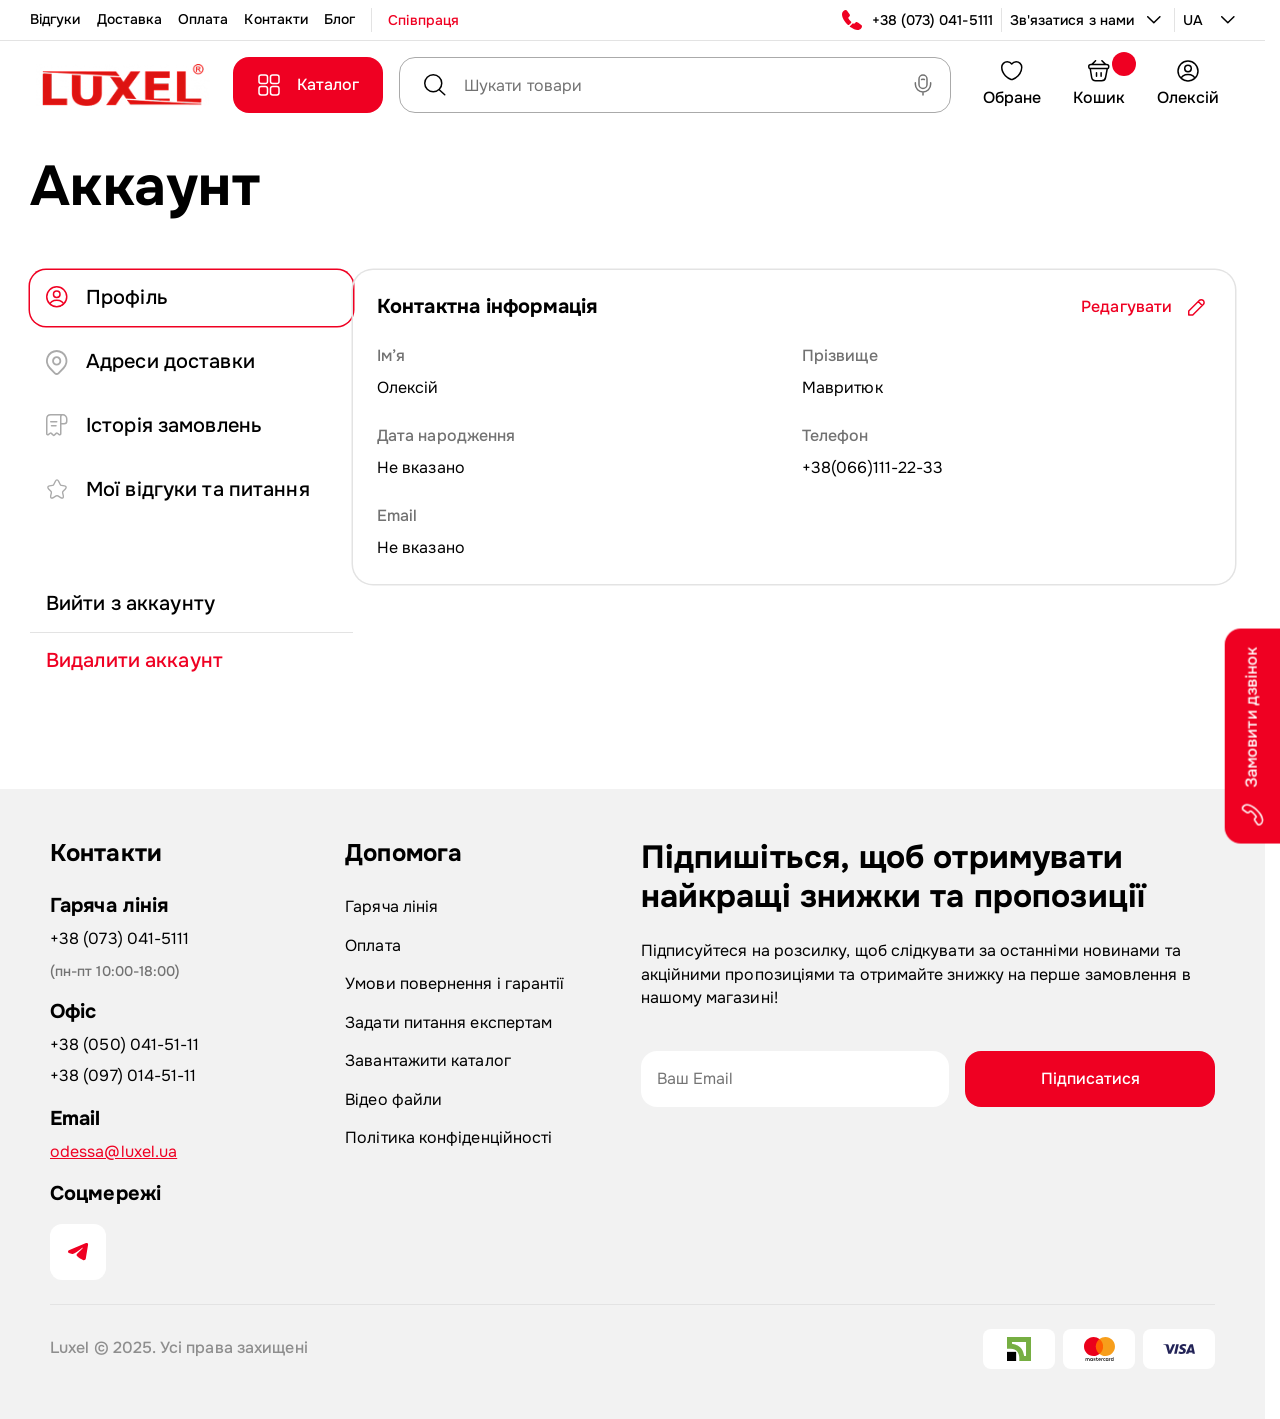
==== accaunt.html @ aebff216 "fix" ====
<!doctype html>
<html lang="en">

<head>
  <meta charset="UTF-8">
  <meta name="viewport" content="width=device-width, initial-scale=1.0">
  <meta http-equiv="X-UA-Compatible" content="ie=edge">
  <title>Luxel перший магазин електротоварів в Україні! | Home</title>

  <link rel="stylesheet" href="styles/swiper-bundle.min.css">
  <link rel="stylesheet" href="./styles/main.css" />
</head>

<body data-js-header>
  <header class="header">
    <div class="header__promo">
      <div class="header__promo-inner container">
        <nav class="header__promo-navigation">
          <ul class="header__promo-navigation-list">
            <li class="header__promo-navigation-item">
              <a class="header__promo-navigation-link" href="/">Відгуки</a>
            </li>
            <li class="header__promo-navigation-item">
              <a class="header__promo-navigation-link" href="/">Доставка</a>
            </li>
            <li class="header__promo-navigation-item">
              <a class="header__promo-navigation-link" href="/">Оплата</a>
            </li>
            <li class="header__promo-navigation-item">
              <a class="header__promo-navigation-link" href="/">Контакти</a>
            </li>
            <li class="header__promo-navigation-item">
              <a class="header__promo-navigation-link" href="/">Блог</a>
            </li>
            <li class="header__promo-navigation-item header__promo-navigation-item--highlighted">
              <a class="header__promo-navigation-link" href="/">Співпраця</a>
            </li>
          </ul>
        </nav>
        <div class="header__promo-contacts">
          <a href="tel:+380730415111" class="header__promo-contacts-phone">
            <img src="icons/phone.svg" width="24" height="24" alt="">
            +38 (073) 041-5111
          </a>
          <div class="header__promo-dropdown">
            <div class="header__promo-dropdown-header" onclick="toggleDropdown()">
              <span class="header__promo-dropdown-text">Зв'язатися з нами</span>
              <img src="icons/dropdown.svg" class="header__promo-dropdown-arrow" id="dropdownArrow" width="14"
                height="8" alt="">
            </div>

            <div class="header__promo-dropdown-content" id="dropdownContent">
              <ul class="header__promo-dropdown-content-list">
                <li class="header__promo-dropdown-content-item">
                  <a href="/" class="header__promo-dropdown-content-link header__promo-dropdown-content-link--viber">
                    <img src="icons/viber.svg" width="24" height="24" alt="">
                    Viber
                  </a>
                </li>
                <li class="header__promo-dropdown-content-item">
                  <button class="header__promo-dropdown-content-link header__promo-dropdown-content-link--chat">
                    <img src="icons/chat.svg" width="24" height="24" alt="">
                    Написати в чат
                  </button>
                </li>
                <li class="header__promo-dropdown-content-item">
                  <span class="header__promo-dropdown-content-link header__promo-dropdown-content-link--mail"
                    id="openwriteUsModal">
                    <img src="icons/mail.svg" width="24" height="24" alt="">
                    Написати на пошту
                  </span>
                </li>
                <li class="header__promo-dropdown-content-item header__promo-dropdown-content-item--phone">
                  <div class="header__promo-dropdown-content-link header__promo-dropdown-content-link--phone">
                    <img src="icons/phone-black.svg" width="24" height="24" alt="">
                    <address class="header__promo-dropdown-address">
                      <div class="header__promo-dropdown-address-col">
                        <span class="header__promo-dropdown-address-label">Інтернет магазин</span>
                        <a href="tel:+380730415111" class="header__promo-dropdown-address-link">+38 (073) 041-51-11</a>
                      </div>
                      <div class="header__promo-dropdown-address-col">
                        <span class="header__promo-dropdown-address-label">Офіс</span>
                        <a href="tel:+380500415111" class="header__promo-dropdown-address-link">+38 (050) 041-51-11</a>
                        <a href="tel:+380970145111" class="header__promo-dropdown-address-link">+38 (097) 014-51-11</a>
                      </div>
                    </address>
                <li class="header__promo-dropdown-content-item">
                  <a href="mailto:odessa@luxel.ua"
                    class="header__promo-dropdown-content-link header__promo-dropdown-content-link--email">
                    <img src="icons/google.svg" width="24" height="24" alt="">
                    <div class="header__promo-dropdown-content-info">
                      <span class="header__promo-dropdown-content-label">Пошта</span>
                      <span class="header__promo-dropdown-content-value">odessa@luxel.ua</span>
                    </div>
                  </a>
                </li>
              </ul>
            </div>
          </div>
          <div class="header__promo-language-dropdown">
            <div class="header__promo-language-dropdown-header" onclick="toggleDropdownLanguage()">
              <span class="header__promo-language-dropdown-text" id="selectedLanguage">UA</span>
              <img src="icons/dropdown.svg" class="header__promo-language-arrow" id="dropdownArrowLanguage" width="14"
                height="8" alt="">
            </div>

            <div class="header__promo-language-dropdown-menu" id="dropdownMenuLanguage">
              <div class="header__promo-language-dropdown-option active" onclick="selectLanguage('UA', event)">
                Українська
              </div>
              <div class="header__promo-language-dropdown-option" onclick="selectLanguage('RU', event)">
                Русский
              </div>
              <div class="header__promo-language-dropdown-option" onclick="selectLanguage('EN', event)">
                English
              </div>
            </div>
          </div>
        </div>
      </div>
    </div>
    <div class="header__body">
      <div class="header__body-inner container">
        <a class="header__logo logo" href="/" aria-label="Home" title="Home">
          <img class="logo__image" src="./images/logo.png" alt="" width="175" height="42" />
        </a>
        <button class="header__body-btn-catalog red-btn" id="catalogBtn">
          <img src="icons/catalog-icons.svg" width="24" height="24" alt="">
          Каталог
        </button>
        <div class="header__body-btn-search">
          <span class="header__body-btn-search-icons">
            <img src="icons/search.svg" width="22" height="22" alt="">
          </span>
          <form action="">
            <input type="search" name="" id="" placeholder="Шукати товари">
          </form>
          <span class="header__body-btn-search-icons2">
            <img src="icons/search-icon.svg" width="22" height="22" alt="">
          </span>
        </div>
        <div class="header__body-btn-nav">
          <button class="header__body-btn-nav-box" data-menu="favorites">
            <img src="icons/icon1.svg" width="24" height="24" alt="">
            <span class="header__body-btn-nav-text visible-desktop">Обране</span>
          </button>
          <button class="header__body-btn-nav-box" data-menu="cart">
            <img src="icons/icon2.svg" width="24" height="24" alt="">
            <span class="header__body-btn-nav-text visible-desktop">Кошик</span>
            <span class="bascet-value"></span>
          </button>
          <button class="header__body-btn-nav-box" data-menu="account">
            <img src="icons/icon3.svg" width="24" height="24" alt="">
            <span class="header__body-btn-nav-text visible-desktop">Олексій</span>
          </button>
        </div>
        <div class="header__promo-language-dropdown header__promo-language-dropdown--mobile">
          <div class="header__promo-language-dropdown-header" onclick="toggleDropdownLanguage2()">
            <span class="header__promo-language-dropdown-text" id="selectedLanguage2">UA</span>
            <img src="icons/dropdown.svg" class="header__promo-language-arrow" id="dropdownArrowLanguage2" width="14"
              height="8" alt="">
          </div>

          <div class="header__promo-language-dropdown-menu" id="dropdownMenuLanguage2">
            <div class="header__promo-language-dropdown-option active" onclick="selectLanguage('UA', event)">
              Українська
            </div>
            <div class="header__promo-language-dropdown-option" onclick="selectLanguage('RU', event)">
              Русский
            </div>
            <div class="header__promo-language-dropdown-option" onclick="selectLanguage('EN', event)">
              English
            </div>
          </div>
        </div>
        <button class="header__burger-button burger-button visible-mobile" type="button" aria-label="Open menu"
          title="Open menu" data-js-header-burger-button>
          <span class="burger-button__line"></span>
          <span class="burger-button__line"></span>
          <span class="burger-button__line"></span>
        </button>
      </div>
    </div>
    <div class="header__body-search-mobile">
      <div class="header__promo-inner container">
        <div class="header__body-btn-search">
          <span class="header__body-btn-search-icons">
            <img src="icons/search.svg" width="22" height="22" alt="">
          </span>
          <form action="">
            <input type="search" name="" id="" placeholder="Шукати товари">
          </form>
          <span class="header__body-btn-search-icons2">
            <img src="icons/search-icon.svg" width="22" height="22" alt="">
          </span>
        </div>
      </div>
    </div>
  </header>
  <main>

    <div class="account-page">
      <div class="account-page__inner container">
        <div class="account-page__inner-sect">
          <h1 class="account-title">Аккаунт</h1>
          <button class="account-title-btn-add border-btn" id="btn-add-address-header"
            style="display: none; gap: 8px; padding: 12px 24px; align-items: center;">
            <img src="icons/plus.svg" alt="Add">
            Додати адресу
          </button>
        </div>

        <div class="account-layout">
          <!-- Left Sidebar -->
          <aside class="account-sidebar">
            <nav class="account-nav">
              <ul class="account-nav__list">
                <li class="account-nav__item active" data-tab="profile-card">
                  <span class="account-nav__icon">
                    <img src="icons/account-nav__icon1.svg" width="22" height="22" alt="">
                  </span>
                  <span class="account-nav__text">Профіль</span>
                </li>
                <li class="account-nav__item" data-tab="address">
                  <span class="account-nav__icon">
                    <img src="icons/account-nav__icon2.svg" width="22" height="22" alt="">
                  </span>
                  <span class="account-nav__text">Адреси доставки</span>
                </li>
                <li class="account-nav__item" data-tab="orders">
                  <span class="account-nav__icon">
                    <img src="icons/account-nav__icon3.svg" width="22" height="22" alt="">
                  </span>
                  <span class="account-nav__text">Історія замовлень</span>
                </li>
                <li class="account-nav__item" data-tab="reviews">
                  <span class="account-nav__icon">
                    <img src="icons/account-nav__icon4.svg" width="22" height="22" alt="">
                  </span>
                  <span class="account-nav__text">Мої відгуки та питання</span>
                </li>
                <li class="account-nav__item" id="logout-btn">
                  <span class="account-nav__text">Вийти з аккаунту</span>
                </li>
              </ul>
            </nav>
            <a href="#" class="account-sidebar__delete">Видалити аккаунт</a>
          </aside>

          <!-- Right Content -->
          <div class="account-content-box">
            <div class="account-content">

              <!-- TAB 1: Профіль -->
              <div class="profile-card tab-content active" id="profile-card">
                <div class="profile-card--border">
                  <div class="profile-card__header">
                    <h2 class="profile-card__title">Контактна інформація</h2>
                    <button class="btn-text-edit" id="btn-edit-mode">Редагувати
                      <img src="icons/edit.svg" width="17" height="17" alt="Редагувати">
                    </button>
                  </div>

                  <form class="profile-card__form" id="profile-form">
                    <!-- Name -->
                    <div class="form-group">
                      <label class="form-label">Ім’я</label>
                      <div class="form-group__wrapper value-container">
                        <input type="text" class="form-input" name="firstName" value="Олексій" readonly>
                        <button type="button" class="btn-edit-field" data-type="text" data-name="firstName"
                          data-label="Ім’я" aria-label="Редагувати ім'я">
                          <img src="icons/edit.svg" width="15" height="15" alt="Редагувати" aria-hidden="true">
                        </button>
                      </div>
                    </div>

                    <!-- Surname -->
                    <div class="form-group">
                      <label class="form-label">Прізвище</label>
                      <div class="form-group__wrapper value-container">
                        <input type="text" class="form-input" name="lastName" value="Мавритюк" readonly>
                        <button type="button" class="btn-edit-field" data-type="text" data-name="lastName"
                          data-label="Прізвище" aria-label="Редагувати прізвище">
                          <img src="icons/edit.svg" width="15" height="15" alt="Редагувати" aria-hidden="true">
                        </button>
                      </div>
                    </div>

                    <!-- Date of Birth -->
                    <div class="form-group">
                      <label class="form-label">Дата народження</label>
                      <div class="form-group__wrapper value-container is-empty" id="dob-container">
                        <input type="text" class="form-input" name="dob" value="" placeholder="Не вказано" readonly>
                        <span class="empty-value form-input" style="display:none;">Не вказано</span>
                        <!-- Fallback for read mode -->
                        <button type="button" class="btn-add-value" id="btn-add-dob">Додати
                          <img src="icons/add.svg" width="14" height="14" alt="Додати">
                        </button>
                        <button type="button" class="btn-edit-field" data-type="dob" data-name="dob"
                          data-label="Дата народження" aria-label="Редагувати дату народження">
                          <img src="icons/edit.svg" width="15" height="15" alt="Редагувати" aria-hidden="true">
                        </button>
                      </div>
                    </div>

                    <!-- Phone -->
                    <div class="form-group">
                      <label class="form-label">Телефон</label>
                      <div class="form-group__wrapper value-container">
                        <input type="tel" class="form-input" name="phone" value="+380 (66) 111-22-33" readonly>
                        <button type="button" class="btn-edit-field" data-type="phone" data-name="phone"
                          data-label="Телефон" aria-label="Редагувати телефон">
                          <img src="icons/edit.svg" width="15" height="15" alt="Редагувати" aria-hidden="true">
                        </button>
                      </div>
                    </div>

                    <!-- Email -->
                    <div class="form-group">
                      <label class="form-label">Email</label>
                      <div class="form-group__wrapper value-container is-empty" id="email-container">
                        <input type="email" class="form-input" name="email" value="" placeholder="Не вказано" readonly>
                        <button type="button" class="btn-add-value" id="btn-add-email">Додати
                          <img src="icons/add.svg" width="14" height="14" alt="Додати">
                        </button>
                        <button type="button" class="btn-edit-field" data-type="email" data-name="email"
                          data-label="Email" aria-label="Редагувати email">
                          <img src="icons/edit.svg" width="15" height="15" alt="Редагувати" aria-hidden="true">
                        </button>
                      </div>
                    </div>
                  </form>
                </div>

                <div class="profile-card__footer">
                  <button class="btn-action btn-cancel border-btn" id="btn-cancel-edit">Скасувати</button>
                  <button class="btn-action btn-save red-btn" id="btn-save-changes" disabled>Зберегти зміни</button>
                </div>
              </div>
              <!-- TAB 2: Адреси доставки -->
              <div class="profile-card tab-content" id="address">
                <div class="address-empty">
                  <h2 class="address-empty__title">У вас ще немає адрес</h2>
                  <p>Додайти адресу для ваших майбутніх замовленнь.</p>
                  <button class="address-empty__btn red-btn" id="btn-add-address">
                    Додати адресу
                  </button>
                </div>
                <div class="address-list" id="address-list" style="display: none;">
                  <!-- Addresses will be added here dynamically -->
                </div>
              </div>
              <!-- TAB 3: Історія замовлень -->
              <div class="profile-card tab-content" id="orders">
                <div class="address-empty" style="display: none;">
                  <h2 class="address-empty__title">У вас ще немає замовлень</h2>
                  <p>Оформлюйте та відстежуйте статус ваших замовлень тут.</p>
                  <a href="/" class="address-empty__btn red-btn">
                    До каталогу
                  </a>
                </div>
              </div>
            </div>
          </div>
        </div>
      </div>
    </div>

    <!-- Modal: Generic Text Edit -->
    <div class="acc-modal" id="modal-generic">
      <div class="acc-modal__content">
        <div class="acc-modal__content-header">
          <h3 class="acc-modal__title" id="modal-generic-title">Редагувати</h3>
          <button class="acc-modal__close" data-close-modal="modal-generic">
            <img src="icons/close-black.svg" width="12" height="12" alt="Close">
          </button>
        </div>
        <div class="acc-modal__body">
          <div class="form-group">
            <label class="form-label" id="modal-generic-label">Значення</label>
            <input type="text" id="modal-generic-input" class="form-input">
          </div>
        </div>
        <div class="acc-modal__footer">
          <button class="btn-action btn-save red-btn" id="btn-confirm-generic" style="width: 100%;">Зберегти</button>
        </div>
      </div>
    </div>

    <!-- Modal: Add Email -->
    <div class="acc-modal" id="modal-email">
      <div class="acc-modal__content">
        <div class="acc-modal__content-header">
          <h3 class="acc-modal__title">Додати Email</h3>
          <button class="acc-modal__close" data-close-modal="modal-email">
            <img src="icons/close-black.svg" width="12" height="12" alt="Close">
          </button>
        </div>
        <div class="acc-modal__body">
          <div class="form-group">
            <label class="form-label">Email</label>
            <input type="email" id="modal-email-input" class="form-input" placeholder="Ваш Email">
            <span class="novalid-style" id="modal-email-error" style="display:none; margin-top:5px;">Невірний формат
              Email</span>
          </div>
        </div>
        <div class="acc-modal__footer">
          <button class="btn-action red-btn btn-save" id="btn-confirm-email" disabled
            style="width: 100%;">Підтвердити</button>
        </div>
      </div>
    </div>

    <!-- Modal: Date of Birth -->
    <div class="acc-modal" id="modal-dob">
      <div class="acc-modal__content">
        <div class="acc-modal__content-header">
          <h3 class="acc-modal__title">Оберіть дату народження</h3>
          <button class="acc-modal__close" data-close-modal="modal-dob">
            <img src="icons/close-black.svg" width="12" height="12" alt="Close">
          </button>
        </div>
        <div class="acc-modal__body">
          <div class="date-selectors">
            <!-- Day -->
            <div class="date-select-wrapper">
              <span>День</span>
              <div class="date-select-btn" id="sel-day">
                <span class="val">--</span>
                <img src="icons/dropdown.svg" width="10" height="6" alt="v">
              </div>
              <div class="date-dropdown" id="list-day"></div>
            </div>
            <!-- Month -->
            <div class="date-select-wrapper">
              <span>Місяць</span>
              <div class="date-select-btn" id="sel-month">
                <span class="val">--</span>
                <img src="icons/dropdown.svg" width="10" height="6" alt="v">
              </div>
              <div class="date-dropdown" id="list-month"></div>
            </div>
            <!-- Year -->
            <div class="date-select-wrapper">
              <span>Рік</span>
              <div class="date-select-btn" id="sel-year">
                <span class="val">--</span>
                <img src="icons/dropdown.svg" width="10" height="6" alt="v">
              </div>
              <div class="date-dropdown" id="list-year"></div>
            </div>
          </div>
        </div>
        <div class="acc-modal__footer">
          <button class="btn-action btn-save red-btn" id="btn-confirm-dob" disabled
            style="width: 100%;">Підтвердити</button>
        </div>
      </div>
    </div>

    <!-- Modal: Unsaved Changes (Navigation) -->
    <div class="acc-modal" id="modal-unsaved">
      <div class="acc-modal__content">
        <h3 class="acc-modal__title">Зберегти зміни?</h3>
        <div class="acc-modal__body" style="text-align: center; color: #666;">
          <p>Ви внесли зміни до даних облікового запису, але не завершили редагування. Зберегти їх перед виходом?</p>
        </div>
        <div class="acc-modal__footer">
          <button class="btn-action btn-text-edit" id="btn-unsaved-cancel" style="border:none;">Скасувати</button>
          <button class="btn-action btn-cancel" id="btn-unsaved-continue">Продовжити</button>
          <button class="btn-action btn-save" id="btn-unsaved-save">Зберегти</button>
        </div>
      </div>
    </div>

    <!-- Modal: Confirm Save (Explicit Save Button) -->
    <div class="acc-modal" id="modal-confirm-save">
      <div class="acc-modal__content">
        <h3 class="acc-modal__title">Зберегти зміни?</h3>
        <div class="acc-modal__body">
          <p>Ви внесли зміни до даних облікового запису, але не завершили редагування. Зберегти їх перед виходом?</p>
        </div>
        <div class="acc-modal__footer">
          <button class="btn-action btn-text-edit" id="btn-confirm-save-cancel" style="border:none;">Скасувати</button>
          <button class="btn-action btn-cancel" id="btn-confirm-save-continue">Продовжити</button>
          <button class="btn-action btn-save" id="btn-confirm-save-save">Зберегти</button>
        </div>
      </div>
    </div>

    <!-- Modal: Logout -->
    <div class="acc-modal" id="modal-logout">
      <div class="acc-modal__content">
        <div class="acc-modal__content-header">
          <h3 class="acc-modal__title">Вийти з аккаунту</h3>
        </div>
        <div class="acc-modal__body">
          <p>Ви справді хочете вийти зі свого аккаунту?</p>
        </div>
        <div class="acc-modal__footer">
          <button class="btn-action btn-text-edit" data-close-modal="modal-logout"
            style="border:none;">Скасувати</button>
          <button class="btn-action btn-save red-btn" id="btn-confirm-logout">Вийти</button>
        </div>
      </div>
    </div>

    <!-- Modal: Delete Account -->
    <div class="acc-modal" id="modal-delete-account">
      <div class="acc-modal__content">
        <div class="acc-modal__content-header">
          <h3 class="acc-modal__title">Видалити аккаунт?</h3>
        </div>
        <div class="acc-modal__body">
          <p>Після видалення акаунту ви втратите доступ до всіх збережених даних, історії та налаштувань. Цю дію
            неможливо буде скасувати.</p>
        </div>
        <div class="acc-modal__footer">
          <button class="btn-action btn-text-edit" data-close-modal="modal-delete-account"
            style="border:none;">Скасувати</button>
          <button class="btn-action btn-save red-btn" id="btn-confirm-delete">Видалити</button>
        </div>
      </div>
    </div>

    <!-- Modal: Delete Success -->
    <div class="acc-modal" id="modal-delete-success">
      <div class="acc-modal__content">
        <div class="acc-modal__content-header">
          <h3 class="acc-modal__title">Аккаунт видалено</h3>
        </div>
        <div class="acc-modal__body">
          <p>Ваш акаунт успішно видалено. Дякуємо, що були з нами.</p>
        </div>
        <div class="acc-modal__footer">
          <a href="/" class="btn-action btn-save red-btn"
            style="text-decoration: none; display: flex; align-items: center; justify-content: center;">На головну</a>
        </div>
      </div>
    </div>

    <!-- Modal: Add Address -->
    <div class="acc-modal" id="modal-address">
      <div class="acc-modal__content">
        <div class="acc-modal__content-header">
          <h3 class="acc-modal__title">Додати адресу</h3>
          <button class="acc-modal__close" data-close-modal="modal-address">
            <img src="icons/close-black.svg" width="12" height="12" alt="Close">
          </button>
        </div>
        <div class="acc-modal__body">
          <form id="address-form" class="address-form">
            <!-- Country -->
            <div class="form-group">
              <label class="form-label">Країна
                <span class="required">*</span>
              </label>
              <div class="custom-select" id="select-country">
                <div class="select-selected">Оберіть країну</div>
                <div class="select-items select-hide">
                  <div data-value="ukraine">Україна</div>
                </div>
                <input type="hidden" name="country" id="input-country">
              </div>
            </div>

            <!-- Region -->
            <div class="form-group">
              <label class="form-label">Область
                <span class="required">*</span>
              </label>
              <div class="custom-select" id="select-region">
                <div class="select-selected">Оберіть область</div>
                <div class="select-items select-hide">
                  <div data-value="kyiv">Київська</div>
                  <div data-value="lviv">Львівська</div>
                  <div data-value="odesa">Одеська</div>
                </div>
                <input type="hidden" name="region" id="input-region">
              </div>
            </div>

            <!-- City -->
            <div class="form-group">
              <label class="form-label">Місто
                <span class="required">*</span>
              </label>
              <div class="custom-select" id="select-city">
                <div class="select-selected">Оберіть місто</div>
                <div class="select-items select-hide">
                  <div data-value="kyiv">Київ</div>
                  <div data-value="lviv">Львів</div>
                  <div data-value="odesa">Одеса</div>
                </div>
                <input type="hidden" name="city" id="input-city">
              </div>
            </div>

            <!-- Delivery Method -->
            <div class="form-group">
              <label class="form-label">Спосіб доставки
                <span class="required">*</span>
              </label>
              <div class="custom-select" id="select-delivery">
                <div class="select-selected">Оберіть спосіб доставки</div>
                <div class="select-items select-hide">
                  <div data-value="address">За адресою</div>
                  <div data-value="nova_poshta">Нова пошта - відділення</div>
                  <div data-value="nova_poshta_locker">Нова пошта - поштомат</div>
                  <div data-value="ukr_poshta">Укрпошта - відділення</div>
                </div>
                <input type="hidden" name="delivery" id="input-delivery">
              </div>
            </div>

            <!-- Conditional Fields for "By Address" -->
            <div id="address-details" class="address-details" style="display: none;">
              <div class="form-row">
                <div class="form-group">
                  <label class="form-label">Вулиця</label>
                  <div class="custom-select" id="select-street">
                    <div class="select-selected">Оберіть вулицю</div>
                    <div class="select-items select-hide">
                      <div data-value="khreshchatyk">Хрещатик</div>
                      <div data-value="shevchenka">Шевченка</div>
                      <div data-value="lesi">Лесі Українки</div>
                    </div>
                    <input type="hidden" name="street" id="input-street">
                  </div>
                </div>
                <div class="form-group">
                  <label class="form-label">Будинок<span class="required">*</span></label>
                  <input type="text" class="form-input" name="house" placeholder="Номер будинку">
                </div>
              </div>
              <div class="form-row">
                <div class="form-group">
                  <label class="form-label">Індекс<span class="required">*</span></label>
                  <input type="text" class="form-input" name="zip" placeholder="Індекс">
                </div>
                <div class="form-group">
                  <label class="form-label">Корпус</label>
                  <input type="text" class="form-input" name="apartment" placeholder="Корпус">
                </div>
              </div>
            </div>

            <!-- Conditional Fields for "Nova Poshta" -->
            <div id="nova-poshta-details" class="address-details" style="display: none;">
              <div class="form-group">
                <label class="form-label">Відділення</label>
                <div class="custom-select" id="select-branch">
                  <div class="select-selected">Оберіть відділення</div>
                  <div class="select-items select-hide">
                    <div data-value="1">Відділення №1: вул. Хрещатик, 1</div>
                    <div data-value="2">Відділення №2: вул. Шевченка, 10</div>
                    <div data-value="3">Відділення №3: вул. Лесі Українки, 5</div>
                  </div>
                  <input type="hidden" name="branch" id="input-branch">
                </div>
              </div>
            </div>
          </form>
        </div>
        <div class="acc-modal__footer">
          <button class="btn-action btn-save red-btn" id="btn-save-address" style="width: 100%;"
            disabled>Зберегти</button>
        </div>
      </div>
    </div>

    <!-- Modal: Delete Address Confirmation -->
    <div class="acc-modal" id="modal-delete-address">
      <div class="acc-modal__content">
        <div class="acc-modal__content-header">
          <h3 class="acc-modal__title">Видалити адресу?</h3>
        </div>
        <div class="acc-modal__body">
          <p>Вся інформація про цю адресу буде видалена назажди.</p>
        </div>
        <div class="acc-modal__footer">
          <button class="btn-action btn-text-edit" data-close-modal="modal-delete-address"
            style="border:none;">Скасувати</button>
          <button class="btn-action btn-save" id="btn-confirm-delete-address">Видалити</button>
        </div>
      </div>
    </div>

    <!-- Modal: Address Deleted Success -->
    <div class="acc-modal" id="modal-address-deleted-success">
      <div class="acc-modal__content">
        <img src="icons/success.svg" width="40" height="40" alt="">
        <p class="modal__text">Адресу було видалено!</p>
      </div>
    </div>

    <div class="modal" id="successModal13">
      <div class="modal__content">
        <img src="icons/success.svg" width="40" height="40" alt="">
        <p class="modal__text">Адресу було видалено!</p>
      </div>
    </div>

  </main>

  <footer class="footer">
    <div class="footer__inner container">
      <div class="footer__logo">
        <a href="/" class="footer__logo-link">
          <img src="images/black-logo.png" width="150" height="34" alt="Luxel footer logo">
        </a>
      </div>
      <div class="footer__content">
        <div class="footer__content-box">
          <div class="footer__content-col">
            <h3 class="footer__content-col-title">Контакти</h3>
            <div class="footer__content-col-contact">
              <h4>Гаряча лінія</h4>
              <div class="footer__content-col-contact-row">
                <a href="tel:+380730415111">+38 (073) 041-5111</a>
                <span class="footer__content-col-contact-grafic">(пн-пт 10:00-18:00)</span>
              </div>
            </div>
            <div class="footer__content-col-contact">
              <h4>Офіс</h4>
              <a href="tel:+380500415111">+38 (050) 041-51-11</a>
              <a href="tel:+380970145111">+38 (097) 014-51-11</a>
            </div>
            <div class="footer__content-col-contact footer__content-col-contact--email">
              <h4>Email</h4>
              <a href="mailto:odessa@luxel.ua">odessa@luxel.ua</a>
            </div>
            <div class="footer__accordion">
              <div class="footer__accordion-item">
                <h3 class="footer__accordion-header">
                  <button class="footer__accordion-button" type="button" aria-expanded="false"
                    aria-controls="accordion-panel-1">
                    <span class="footer__accordion-title">Про компанію</span>
                    <span class="footer__accordion-icon" aria-hidden="true">
                      <img src="icons/accardion-arrow.svg" width="24" height="24" alt="">
                    </span>
                  </button>
                </h3>
                <div class="footer__accordion-panel" id="accordion-panel-1" role="region"
                  aria-labelledby="accordion-panel-1">
                  <div class="footer__accordion-content">
                    <ul class="footer__accordion-list">
                      <li class="footer__accordion-list-item">
                        <a href="#" class="footer__accordion-link">Доставка</a>
                      </li>
                      <li class="footer__accordion-list-item">
                        <a href="#" class="footer__accordion-link">Оплата</a>
                      </li>
                      <li class="footer__accordion-list-item">
                        <a href="#" class="footer__accordion-link">Умови повернення і
                          гарантії</a>
                      </li>
                      <li class="footer__accordion-list-item">
                        <a href="#" class="footer__accordion-link">Задати питання експертам</a>
                      </li>
                      <li class="footer__accordion-list-item">
                        <a href="#" class="footer__accordion-link">Завантажити каталог</a>
                      </li>
                      </li>
                      <li class="footer__accordion-list-item">
                        <a href="#" class="footer__accordion-link">Вiдео файли</a>
                      </li>
                      <li class="footer__accordion-list-item">
                        <a href="#" class="footer__accordion-link">Політика конфіденційності</a>
                      </li>
                    </ul>
                  </div>
                </div>
              </div>

              <div class="footer__accordion-item">
                <h3 class="footer__accordion-header">
                  <button class="footer__accordion-button" type="button" aria-expanded="false"
                    aria-controls="accordion-panel-2">
                    <span class="footer__accordion-title">Послуги</span>
                    <span class="footer__accordion-icon" aria-hidden="true">
                      <img src="icons/accardion-arrow.svg" width="24" height="24" alt="">
                    </span>
                  </button>
                </h3>
                <div class="footer__accordion-panel" id="accordion-panel-2" role="region"
                  aria-labelledby="accordion-panel-2">
                  <div class="footer__accordion-content">
                    <ul class="footer__accordion-list">
                      <li class="footer__accordion-list-item">
                        <a href="#" class="footer__accordion-link">Консультації</a>
                      </li>
                      <li class="footer__accordion-list-item">
                        <a href="#" class="footer__accordion-link">Розробка</a>
                      </li>
                      <li class="footer__accordion-list-item">
                        <a href="#" class="footer__accordion-link">Підтримка</a>
                      </li>
                    </ul>
                  </div>
                </div>
              </div>
            </div>
            <div class="footer__content-col-contact footer__content-col-contact--social">
              <h4>Соцмережі</h4>
              <a href="https://t.me/yourchannel" target="_blank" aria-label="Телеграм">
                <img src="icons/tg-red.svg" width="21" height="18" alt="">
              </a>
            </div>
          </div>
          <div class="footer__content-col footer__content-col--descktop">
            <h3 class="footer__content-col-title">Допомога</h3>
            <ul class="footer__content-list">
              <li class="footer__content-item">
                <a href="" class="footer__content-link">Гаряча лінія</a>
              </li>
              <li class="footer__content-item">
                <a href="" class="footer__content-link">Оплата</a>
              </li>
              <li class="footer__content-item">
                <a href="" class="footer__content-link">Умови повернення і гарантії</a>
              </li>
              <li class="footer__content-item">
                <a href="" class="footer__content-link">Задати питання експертам</a>
              </li>
              <li class="footer__content-item">
                <a href="" class="footer__content-link">Завантажити каталог</a>
              </li>
              <li class="footer__content-item">
                <a href="" class="footer__content-link">Вiдео файли</a>
              </li>
              <li class="footer__content-item">
                <a href="" class="footer__content-link">Політика конфіденційності</a>
              </li>
            </ul>
          </div>
        </div>
        <div class="footer__content-help">
          <h3>Підпишіться, щоб отримувати найкращі знижки та пропозиції</h3>
          <p>Підписуйтеся на розсилку, щоб слідкувати за останніми новинами та акційними пропозиціями та
            отримайте
            знижку на перше замовлення в нашому магазині! </p>
          <form action="" class="footer-form">
            <input type="email" name="eamil" id="footerEmail" placeholder="Ваш Email" required>
            <button type="submit" class="footer-btn red-btn">Підписатися</button>
          </form>
        </div>
      </div>
      <div class="footer__bottom">
        <p class="footer__bottom-copiright">Luxel © 2025. Усі права захищені</p>
        <ul class="footer__bottom-list">
          <li class="footer__bottom-item">
            <img src="icons/bank1.svg" width="22" height="22" alt="">
          </li>
          <li class="footer__bottom-item">
            <img src="icons/bank2.svg" width="22" height="22" alt="">
          </li>
          <li class="footer__bottom-item">
            <img src="icons/bank3.svg" width="22" height="22" alt="">
          </li>
        </ul>
      </div>
    </div>
  </footer>

  <div class="request-call">
    <button class="request-call-btn" id="requestCallBtn">
      <img src="icons/phone-white.svg" width="22" height="22" alt="">
      Замовити дзвінок
    </button>
  </div>

  <!-- Модалка с формой -->
  <div class="modal" id="callModal">
    <div class="modal__content">
      <button class="modal__close" id="closeModal">
        <img src="icons/close-black.svg" width="13" height="13" alt="">
      </button>
      <h2 class="modal__title">Замовити дзвінок</h2>
      <p class="modal__text">Залиште свій номер, ми перетелефонуємо вам якнайшвидше.</p>
      <form class="modal__form" id="callForm">
        <div class="modal__form-col">
          <label for="name" class="label-required">Ім’я</label>
          <input type="text" name="name" id="name" placeholder="Ваше ім’я" required>
        </div>
        <div class="modal__form-col">
          <label for="phone" class="label-required">Номер телефону</label>
          <input type="tel" name="phone" id="phone" placeholder="+380" required>
          <span class="novalid-style">Невірний формат номеру телефона</span>
        </div>

        <button type="submit" class="modal__form-btn">Замовити дзвінок</button>
      </form>
    </div>
  </div>

  <!-- Модалка с формой -->
  <div class="modal" id="writeUs">
    <div class="modal__content">
      <div class="modal__content-header">
        <h2 class="modal__title">Напишіть нам</h2>
        <button class="modal__close" id="closeModal2">
          <img src="icons/close-black.svg" width="13" height="13" alt="">
        </button>
      </div>
      <form class="modal__form" id="callForm2">
        <div class="modal__form-col">
          <label for="name" class="label-required">Ім’я</label>
          <input type="text" name="name" id="name-write" placeholder="Ваше ім’я" required>
        </div>
        <div class="modal__form-col">
          <label for="Email" class="label-required">Email</label>
          <input type="email" name="Email" id="Email" placeholder="Ваш email" required>
          <span class="novalid-style">Невірний формат Email</span>
        </div>
        <div class="modal__form-col">
          <label for="thema" class="label-required">Тема</label>
          <input type="text" name="thema" id="thema" placeholder="Опишіть коротко тему повідомлення" required>
        </div>
        <div class="modal__form-col">
          <label for="message" class="label-required">Ваше повідомлення</label>
          <textarea name="message" id="message" placeholder="Опишіть детальніше ваш запит"></textarea>
        </div>

        <button type="submit" class="modal__form-btn">Надіслати</button>
        <span class="modal__form-info">Натискаючи кнопку «Відправитит», ви надаєте свою згоду на обробку персональних
          даних. Правила обробки ваших даних можна ознайомитися в <a href="/" class="modal__form-politic">Політиці
            конфіденційності</a>.</span>
      </form>
    </div>
  </div>

  <!-- Модалка с благодарностью -->
  <div class="modal" id="successModal">
    <div class="modal__content">
      <img src="icons/success.svg" width="40" height="40" alt="">
      <p class="modal__text">Ваше повідомлення було успішно відправлено! Ми якнайшвидше зв’яжемося з вами.</p>
    </div>
  </div>

  <!-- Модалка с благодарностью -->
  <div class="modal" id="successModal9">
    <div class="modal__content">
      <img src="icons/success.svg" width="40" height="40" alt="">
      <p class="modal__text">Вітаємо! Ваш аккаунт було успішно зареєстровано!</p>
    </div>
  </div>

  <!-- Модалка с благодарностью -->
  <div class="modal" id="successModal12">
    <div class="modal__content">
      <img src="icons/success.svg" width="40" height="40" alt="">
      <p class="modal__text">Зміни були успішно збережені!</p>
    </div>
  </div>

  <!-- Меню на мобильном устройстве -->
  <nav class="mobile-nav">
    <div class="mobile-nav__item mobile-nav__item--active">
      <button type="button" data-nav="home">
        <img src="icons/home.svg" width="24" height="24" alt="">
        Головна
      </button>
    </div>
    <div class="mobile-nav__item">
      <button type="button" data-menu="catalog">
        <img src="icons/catalog-icons.svg" width="24" height="24" alt="">
        Каталог
      </button>
    </div>
    <div class="mobile-nav__item">
      <button type="button" data-menu="cart">
        <span class="bascet-value"></span>
        <img src="icons/icon2.svg" width="24" height="24" alt="">
        Кошик
      </button>
    </div>
    <div class="mobile-nav__item">
      <button type="button" data-menu="favorites">
        <img src="icons/icon1.svg" width="24" height="24" alt="">
        Обране
      </button>
    </div>
    <div class="mobile-nav__item">
      <button type="button" data-menu="account">
        <img src="icons/icon3.svg" width="24" height="24" alt="">
        Аккаунт
      </button>
    </div>
  </nav>

  <div class="overflow-hidden"></div>

  <div class="header__overlay" data-js-header-overlay>
    <div class="header-burger__menu">
      <div class="header-burger__menu-top">
        <a class="header__logo logo" href="/" aria-label="Home" title="Home">
          <img class="logo__image" src="./images/logo.png" alt="" width="175" height="42" />
        </a>
        <button class="header-burger__menu-close">
          <img src="icons/close-black.svg" width="13" height="13" alt="">
        </button>
      </div>
      <ul class="header-burger__menu-main">
        <li class="header-burger__menu-main-list">
          <a href="/" class="header-burger__menu-main-link">Відгуки</a>
        </li>
        <li class="header-burger__menu-main-list">
          <a href="/" class="header-burger__menu-main-link">Доставка</a>
        </li>
        <li class="header-burger__menu-main-list">
          <a href="/" class="header-burger__menu-main-link">Оплата</a>
        </li>
        <li class="header-burger__menu-main-list">
          <a href="/" class="header-burger__menu-main-link">Контакти</a>
        </li>
        <li class="header-burger__menu-main-list">
          <a href="/" class="header-burger__menu-main-link">Блог</a>
        </li>
        <li class="header-burger__menu-main-list">
          <a href="/" class="header-burger__menu-main-link header-burger__menu-main-link--active">Співпраця</a>
        </li>
      </ul>
      <div class="header-burger__menu-contact">
        <h3>Зв’язатися з нами</h3>
        <div class="header-burger__menu-contact-box">
          <div class="header-burger__menu-contact-col">
            <a href="tel:+380730415111">+38 (073) 041-5111</a>
            <span>Пн-Пт: 09:00 - 17:00</span>
          </div>
          <ul class="header-burger__menu-contact-social">
            <li class="header-burger__menu-contacts">
              <a href="/" class="header-burger__menu-contact-item header-burger__menu-contact-item--viber">
                <img src="icons/viber.svg" alt="">
              </a>
            </li>
            <li class="header-burger__menu-contacts">
              <a href="/" class="header-burger__menu-contact-item header-burger__menu-contact-item--phone">
                <img src="icons/phone-white.svg" alt="">
              </a>
            </li>
          </ul>
        </div>
      </div>
      <button class="header-burger__menu-btn">Підтримка</button>
      <div class="header-burger__menu-top-hidden">
        <button class="header-burger__menu-top-back" id="back1">Задати питання</button>
        <ul class="header-burger__menu-top-hidden-list">
          <li class="header-burger__menu-top-hidden-item">
            <button class="header-burger__menu-top-hidden-link">
              <img src="icons/link-hidden1.svg" width="22" height="21" alt="">
              Написати в чат</button>
          </li>
          <li class="header-burger__menu-top-hidden-item">
            <button class="header-burger__menu-top-hidden-link" id="burgerform">
              <img src="icons/link-hidden2.svg" width="22" height="21" alt="">
              Написати на пошту</button>
          </li>
        </ul>

        <div class="header-burger__menu-top-hidden-email">
          <button class="header-burger__menu-top-back" id="back2">Напишіть нам</button>
          <div class="modal__content">
            <form class="modal__form" id="callFormBurger">
              <div class="modal__form-col">
                <label for="name" class="label-required">Ім’я</label>
                <input type="text" name="name" id="name-write" placeholder="Ваше ім’я" required>
              </div>
              <div class="modal__form-col">
                <label for="Email" class="label-required">Ваш email</label>
                <input type="email" name="Email" id="Email" placeholder="Ваш email" required>
                <span class="novalid-style">Невірний формат Email</span>
              </div>
              <div class="modal__form-col">
                <label for="thema" class="label-required">Тема</label>
                <input type="text" name="thema" id="thema" placeholder="Опишіть коротко тему повідомлення" required>
              </div>
              <div class="modal__form-col">
                <label for="message" class="label-required">Ваше повідомлення</label>
                <textarea name="message" id="message" placeholder="Опишіть детальніше ваш запит"></textarea>
              </div>
              <span class="modal__form-info">Натискаючи кнопку «Надіслати», ви надаєте свою згоду на обробку
                персональних
                даних. Правила обробки ваших даних можна ознайомитися в <a href="/" class="modal__form-politic">Політиці
                  конфіденційності</a>.</span>
              <button type="submit" class="modal__form-btn">Надіслати</button>
            </form>
          </div>
        </div>
      </div>
    </div>
  </div>


  <!-- Overlay -->
  <div class="overlay"></div>

  <!-- Меню Каталог -->
  <div class="slide-menu" id="catalog-menu">
    <div class="header-burger__menu">
      <div class="header-burger__menu-top">
        <a class="header__logo logo" href="/" aria-label="Home" title="Home">
          <img class="logo__image" src="./images/logo.png" alt="" width="175" height="42" />
        </a>
        <button class="slide-menu__close header-burger__menu-close" data-close="catalog-menu"><img
            src="icons/close-black.svg" width="13" height="13" alt=""></button>
      </div>
      <div class="header-burger__menu-main">
        <ul class="menu-list">
          <li class="header-burger__menu-main-item">
            <a href="/" class="header-burger__menu-main-link" data-submenu="lamps">
              <div class="header-burger__menu-main-icon">
                <img src="images/menu-image1.png" alt="LED Lампи" loading="lazy" width="56" height="56">
              </div>
              <div class="header-burger__menu-main-content">
                <strong class="header-burger__menu-main-title">Світлові (LED) Лампи</strong>
                <span class="header-burger__menu-main-count">128 товарів</span>
              </div>
            </a>
          </li>
          <li class="header-burger__menu-main-list">
            <a href="/" class="header-burger__menu-main-link" data-submenu="ledLighting">
              <div class="header-burger__menu-main-icon">
                <img src="images/menu-image2.png" alt="LED Лампи" loading="lazy" width="56" height="56">
              </div>
              <div class="header-burger__menu-main-content">
                <strong class="header-burger__menu-main-title">Світодіодне (LED) Освітлення</strong>
                <span class="header-burger__menu-main-count">211 товарів</span>
              </div>
            </a>
          </li>
          <li class="header-burger__menu-main-list">
            <a href="/" class="header-burger__menu-main-link">
              <div class="header-burger__menu-main-icon">
                <img src="images/menu-image3.png" alt="LED Lампи" loading="lazy" width="56" height="56">
              </div>
              <div class="header-burger__menu-main-content">
                <strong class="header-burger__menu-main-title">Світодіодне Фітоосвітлення</strong>
                <span class="header-burger__menu-main-count">90 товарів</span>
              </div>
            </a>
          </li>
          <li class="header-burger__menu-main-list">
            <a href="/" class="header-burger__menu-main-link">
              <div class="header-burger__menu-main-icon">
                <img src="images/menu-image4.png" alt="LED Lампи" loading="lazy" width="56" height="56">
              </div>
              <div class="header-burger__menu-main-content">
                <strong class="header-burger__menu-main-title">Електро-фурнітура</strong>
                <span class="header-burger__menu-main-count">97 товарів</span>
              </div>
            </a>
          </li>
          <li class="header-burger__menu-main-list">
            <a href="/" class="header-burger__menu-main-link">
              <div class="header-burger__menu-main-icon">
                <img src="images/menu-image5.png" alt="LED Lампи" loading="lazy" width="56" height="56">
              </div>
              <div class="header-burger__menu-main-content">
                <strong class="header-burger__menu-main-title">WiFi смарт товари</strong>
                <span class="header-burger__menu-main-count">75 товарів</span>
              </div>
            </a>
          </li>
          <li class="header-burger__menu-main-list">
            <a href="/" class="header-burger__menu-main-link">
              <div class="header-burger__menu-main-icon">
                <img src="images/menu-image6.png" alt="LED Lампи" loading="lazy" width="56" height="56">
              </div>
              <div class="header-burger__menu-main-content">
                <strong class="header-burger__menu-main-title">Подовжувачі</strong>
                <span class="header-burger__menu-main-count">34 товарів</span>
              </div>
            </a>
          </li>
          <li class="header-burger__menu-main-list">
            <a href="/" class="header-burger__menu-main-link">
              <div class="header-burger__menu-main-icon">
                <img src="images/menu-image7.png" alt="LED Lампи" loading="lazy" width="56" height="56">
              </div>
              <div class="header-burger__menu-main-content">
                <strong class="header-burger__menu-main-title">Аксесуари</strong>
                <span class="header-burger__menu-main-count">213 товарів</span>
              </div>
            </a>
          </li>
        </ul>
      </div>
    </div>
  </div>

  <!-- Підменю -->
  <div class="submenu" id="submenu-lamps">
    <div class="submenu__header">
      <button class="submenu__back header-burger__menu-top-back" data-back="lamps">Світлові (LED) Лампи</button>
    </div>
    <ul class="header-burger__menu-top-hidden-list">
      <li class="header-burger__menu-top-hidden-item">
        <a href="catalog.html" class="header-burger__menu-top-hidden-link">LED Лампи побутові</a>
      </li>
      <li class="header-burger__menu-top-hidden-item">
        <a href="catalog.html" class="header-burger__menu-top-hidden-link">LED Лампи середньої потужності</a>
      </li>
      <li class="header-burger__menu-top-hidden-item">
        <a href="catalog.html" class="header-burger__menu-top-hidden-link">LED Лампи високої потужності</a>
      </li>
      <li class="header-burger__menu-top-hidden-item">
        <a href="catalog.html" class="header-burger__menu-top-hidden-link">LED Філаментні лампи</a>
      </li>
      <li class="header-burger__menu-top-hidden-item">
        <a href="catalog.html" class="header-burger__menu-top-hidden-link">LED Низьковольтні лампи</a>
      </li>
      <li class="header-burger__menu-top-hidden-item">
        <a href="catalog.html" class="header-burger__menu-top-hidden-link">LED Лампи T8</a>
      </li>
    </ul>
  </div>

  <!-- Підменю -->
  <div class="submenu" id="submenu-ledLighting">
    <div class="submenu__header">
      <button class="submenu__back header-burger__menu-top-back" data-back="ledLighting">Світлові (LED) Лампи</button>
    </div>
    <ul class="header-burger__menu-top-hidden-list">
      <li class="header-burger__menu-top-hidden-item">
        <a href="catalog.html" class="header-burger__menu-top-hidden-link">LED Лампи побутові</a>
      </li>
      <li class="header-burger__menu-top-hidden-item">
        <a href="catalog.html" class="header-burger__menu-top-hidden-link">LED Лампи середньої потужності</a>
      </li>
      <li class="header-burger__menu-top-hidden-item">
        <a href="catalog.html" class="header-burger__menu-top-hidden-link">LED Лампи високої потужності</a>
      </li>
      <li class="header-burger__menu-top-hidden-item">
        <a href="catalog.html" class="header-burger__menu-top-hidden-link">LED Філаментні лампи</a>
      </li>
      <li class="header-burger__menu-top-hidden-item">
        <a href="catalog.html" class="header-burger__menu-top-hidden-link">LED Низьковольтні лампи</a>
      </li>
      <li class="header-burger__menu-top-hidden-item">
        <a href="catalog.html" class="header-burger__menu-top-hidden-link">LED Лампи T8</a>
      </li>
    </ul>
  </div>


  <!-- Меню Аккаунт -->
  <div class="modal" id="account-menu">
    <div class="modal__content">

      <!-- Шаг 1: Заголовок Входа -->
      <div class="modal__content-header" id="header-login">
        <h2 class="modal__title">Увійти в аккаунт</h2>
        <button class="modal__close" data-close="account-menu">
          <img src="icons/close-black.svg" width="13" height="13" alt="">
        </button>
      </div>

      <!-- Шаг 2: Заголовок Кода (скрыт по умолчанию) -->
      <div class="modal__content-header2" id="header-code" style="display: none;">
        <div class="modal__content-header2-box">
          <h2 class="modal__title">Вхід в аккаунт</h2>
          <button class="modal__close" data-close="account-menu">
            <img src="icons/close-black.svg" width="13" height="13" alt="">
          </button>
        </div>
        <p>Введіть код, надісланий на ваш телефон.</p>
      </div>

      <!-- Шаг 1: Форма Входа -->
      <div class="modal__content-account" id="step-login">
        <form class="modal__form" id="accountForm">
          <div class="modal__form-col">
            <label for="accountLoginInput" class="label-required">Номер телефону або Email</label>
            <input type="text" name="login" id="accountLoginInput" placeholder="Ваш номер або Email" required>
            <span class="novalid-style" style="display: none;">Невірний формат телефону або Email</span>
          </div>
          <button type="submit" class="modal__form-btn" id="loginBtn" disabled>Продовжити</button>
        </form>
        <p class="modal__content-account-line">Або</p>
        <button class="modal__content-account-google border-btn">
          <img src="icons/google.svg" width="24" height="24" alt="">
          Продовжити з Google
        </button>
        <div class="modal__content-account-info">
          <span>Немає аккаунту?</span>
          <button class="modal__content-account-new">Створити аккаунт</button>
        </div>
      </div>

      <!-- Шаг 2: Форма Кода (скрыта по умолчанию) -->
      <div class="modal__content-account-timer" id="step-code" style="display: none;">
        <form class="modal__form" id="codeForm">
          <div class="modal__form-col">
            <label for="accountCodeInput" class="label-required">Код підтвердження</label>
            <input type="text" name="code" id="accountCodeInput" placeholder="Код підтвердження" required maxlength="6">
            <span class="novalid-style" style="display: none;">Невірний код</span>
          </div>

          <div class="modal__content-account-info">

            <p class="modal__content-account-new-code" id="codeNotReceivedBtn" style="display: none;">
              Не отримали код?
            </p>

            <button type="button" class="modal__content-account-new-code" id="resendBtn" style="display: none;">
              Надіслати повторно
            </button>

            <p id="timerBlock">
              Надіслати повторно
              <span class="modal__content-account-timer-text" id="timerText">01:00</span>
            </p>
          </div>

          <button type="submit" class="modal__form-btn">Підтвердити</button>
        </form>
      </div>

    </div>
  </div>

  <!-- Створити Аккаунт -->
  <div class="modal" id="newAccount">
    <div class="modal__content">

      <!-- Шаг 1: Заголовок Реєстрації -->
      <div class="modal__content-header" id="header-register">
        <h2 class="modal__title">Створення аккаунту</h2>
        <button class="modal__close" data-close="newAccount">
          <img src="icons/close-black.svg" width="13" height="13" alt="">
        </button>
      </div>

      <!-- Шаг 2: Заголовок Кода (скрыт по умолчанию) -->
      <div class="modal__content-header2" id="header-register-code" style="display: none;">
        <div class="modal__content-header2-box">
          <h2 class="modal__title">Код підтвердження</h2>
          <button class="modal__close" data-close="newAccount">
            <img src="icons/close-black.svg" width="13" height="13" alt="">
          </button>
        </div>
        <p>Введіть код, надісланий на ваш телефон.</p>
      </div>

      <!-- Шаг 1: Форма Реєстрації -->
      <div class="modal__content-account" id="step-register">
        <form class="modal__form" id="registerForm">
          <div class="modal__form-col">
            <label for="registerName" class="label-required">Ім’я</label>
            <input type="text" name="firstName" id="registerName" placeholder="Олексій" required>
          </div>
          <div class="modal__form-col">
            <label for="registerSurname" class="label-required">Прізвище</label>
            <input type="text" name="lastName" id="registerSurname" placeholder="Мавритюк" required>
          </div>
          <div class="modal__form-col">
            <label for="registerPhone" class="label-required">Номер телефону</label>
            <input type="tel" name="phone" id="registerPhone" placeholder="Номер телефону" required>
            <span class="novalid-style" style="display: none;">Цей номер уже використовується.</span>
          </div>

          <!-- Toggle Switch -->
          <div class="modal__form-col">
            <label class="modal__toggle">
              Email
              <div class="modal__toggle-box">
                <input type="checkbox" name="subscribe" class="modal__toggle-input">
                <span class="modal__toggle-slider"></span>
                <span class="modal__toggle-text">Розсилка акційних пропозицій та новин.</span>
              </div>
            </label>

            <div class="email-field" id="emailField">
              <input type="email" name="email" class="email-input" placeholder="Введіть ваш email">
            </div>
          </div>
          <button type="submit" class="modal__form-btn" id="registerBtn" disabled>Створити аккаунт</button>
          <div class="modal__form-col-info">
            <p>Натискаючи кнопку «Створити акаунт», ви підтверджуєте свою згоду з <a href="/">Умовами використання</a>
              та <a href="/">Політикою конфіденційності</a>.</p>
          </div>
        </form>
        <div class="modal__content-account-visible">
          <div class="modal__content-account-visible-image">
            <img src="images/form-image.jpg" width="408" height="408" alt="">
          </div>
          <div class="modal__content-account-visible-image-position">
            <img src="images/gallery__main-img1.png" width="170" height="170" alt="">
          </div>
        </div>
      </div>

      <!-- Шаг 2: Форма Кода (скрыта по умолчанию) -->
      <div class="modal__content-account-timer" id="step-register-code" style="display: none;">
        <form class="modal__form" id="registerCodeForm">
          <div class="modal__form-col">
            <label for="registerCodeInput" class="label-required">Код підтвердження</label>
            <input type="text" name="code" id="registerCodeInput" placeholder="Код підтвердження" required
              maxlength="6">
            <span class="novalid-style" style="display: none;">Невірний код</span>
          </div>

          <div class="modal__content-account-info">

            <p class="modal__content-account-new-code" id="registerCodeNotReceivedBtn" style="display: none;">
              Не отримали код?
            </p>

            <button type="button" class="modal__content-account-new-code" id="registerResendBtn" style="display: none;">
              Надіслати повторно
            </button>

            <p id="registerTimerBlock">
              Надіслати повторно
              <span class="modal__content-account-timer-text" id="registerTimerText">01:00</span>
            </p>
          </div>

          <button type="submit" class="modal__form-btn">Підтвердити</button>
        </form>
      </div>
    </div>
  </div>


  <div class="sort-popup" id="sortPopup">
    <div class="sort-popup__header">
      <h3 class="sort-popup__title">Сортувати</h3>
      <button class="sort-popup__close">
        <img src="icons/close-black.svg" width="13" height="13" alt="">
      </button>
    </div>
    <ul class="sort-popup__list">
      <li class="sort-popup__item">
        <label class="sort-popup__label">
          <span class="sort-popup__text">За популярністю</span>
          <input type="radio" name="sort" value="popularity" class="sort-popup__radio" checked>
        </label>
      </li>
      <li class="sort-popup__item">
        <label class="sort-popup__label">
          <span class="sort-popup__text">Від дешевших</span>
          <input type="radio" name="sort" value="price-asc" class="sort-popup__radio">
        </label>
      </li>
      <li class="sort-popup__item">
        <label class="sort-popup__label">
          <span class="sort-popup__text">Від дорожчих</span>
          <input type="radio" name="sort" value="price-desc" class="sort-popup__radio">
        </label>
      </li>
      <li class="sort-popup__item">
        <label class="sort-popup__label">
          <span class="sort-popup__text">Спочатку зі знижками</span>
          <input type="radio" name="sort" value="discount" class="sort-popup__radio">
        </label>
      </li>
    </ul>
  </div>

  <template id="address-card-template">
    <div class="address-card">
      <div class="address-card__header">
        <div class="address-card__type">
          <div class="address-card__icon">
            <img src="" alt="Delivery Icon" class="address-card-icon-img">
          </div>
        </div>
        <div class="address-card__content">
          <span class="address-card__label"></span>
          <div class="address-card__text"></div>
        </div>
        <div class="address-card__actions" style="position: relative;">
          <button class="address-card__menu-btn">
            <img src="icons/dots-menu.svg" alt="Menu">
          </button>
          <div class="address-card__menu">
            <button class="edit-btn">
              <img src="icons/edit.svg" alt="Edit"> Редагувати
            </button>
            <button class="delete-btn">
              <img src="icons/Vectors.svg" alt="Delete"> Видалити
            </button>
          </div>
        </div>
      </div>
    </div>
  </template>

</body>


<script src="scripts/jquery-3.7.0.min.js"></script>
<script src="scripts/swiper-bundle.min.js"></script>
<script src="scripts/jquery.maskedinput.js"></script>
<script src="scripts/script.js"></script>



<!-- Module 1: UI Utilities & Modal Management -->
<script>
  const UIManager = {
    init() {
      this.bindCloseEvents();
    },

    bindCloseEvents() {
      document.querySelectorAll('[data-close-modal]').forEach(btn => {
        btn.addEventListener('click', (e) => {
          const modalId = e.currentTarget.getAttribute('data-close-modal');
          this.closeModal(modalId);
        });
      });

      document.querySelectorAll('.acc-modal').forEach(modal => {
        modal.addEventListener('click', (e) => {
          if (e.target === modal) {
            this.closeModal(modal.id);
          }
        });
      });
    },

    openModal(id) {
      const modal = document.getElementById(id);
      if (modal) {
        modal.classList.add('open');
        document.body.style.overflow = 'hidden';
      }
    },

    closeModal(id) {
      const modal = document.getElementById(id);
      if (modal) {
        modal.classList.remove('open');
        document.body.style.overflow = '';
      }
    },

    showSuccessBanner(id) {
      const banner = document.getElementById(id);
      if (banner) {
        banner.classList.add('active');
        setTimeout(() => {
          banner.classList.remove('active');
        }, 3000);
      }
    }
  };
</script>

<!-- Module 2: Date Picker Logic -->
<script>
  const DatePicker = {
    elements: {
      dayBtn: 'sel-day',
      monthBtn: 'sel-month',
      yearBtn: 'sel-year',
      dayList: 'list-day',
      monthList: 'list-month',
      yearList: 'list-year',
      confirmBtn: 'btn-confirm-dob'
    },

    init() {
      const days = Array.from({ length: 31 }, (_, i) => i + 1);
      const months = Array.from({ length: 12 }, (_, i) => (i + 1).toString().padStart(2, '0'));
      const currentYear = new Date().getFullYear();
      const years = Array.from({ length: 100 }, (_, i) => currentYear - i);

      this.fillDropdown(this.elements.dayList, days, this.elements.dayBtn, 'day');
      this.fillDropdown(this.elements.monthList, months, this.elements.monthBtn, 'month');
      this.fillDropdown(this.elements.yearList, years, this.elements.yearBtn, 'year');

      // Close dropdowns when clicking outside
      document.addEventListener('click', (e) => {
        if (!e.target.closest('.date-select-wrapper')) {
          document.querySelectorAll('.date-dropdown').forEach(d => d.classList.remove('show'));
          document.querySelectorAll('.date-select-btn').forEach(b => b.classList.remove('active'));
        }
      });
    },

    reset() {
      [this.elements.dayBtn, this.elements.monthBtn, this.elements.yearBtn].forEach(id => {
        const btn = document.getElementById(id);
        const valSpan = btn.querySelector('.val');
        valSpan.textContent = '--';
        valSpan.dataset.value = '';
        btn.classList.remove('active');
      });

      document.querySelectorAll('.date-option').forEach(o => o.classList.remove('selected'));

      this.setSelectorState(this.elements.dayBtn, true);
      this.setSelectorState(this.elements.monthBtn, false);
      this.setSelectorState(this.elements.yearBtn, false);

      const confirmBtn = document.getElementById(this.elements.confirmBtn);
      if (confirmBtn) confirmBtn.disabled = true;
    },

    setSelectorState(btnId, isEnabled) {
      const btn = document.getElementById(btnId);
      const wrapper = btn.closest('.date-select-wrapper');
      if (isEnabled) {
        wrapper.style.opacity = '1';
        wrapper.style.pointerEvents = 'auto';
      } else {
        wrapper.style.opacity = '0.5';
        wrapper.style.pointerEvents = 'none';
      }
    },

    fillDropdown(listId, items, btnId, type) {
      const list = document.getElementById(listId);
      const btn = document.getElementById(btnId);
      const valSpan = btn.querySelector('.val');

      list.innerHTML = ''; // Clear existing

      items.forEach(item => {
        const div = document.createElement('div');
        div.className = 'date-option';
        div.textContent = item;
        div.onclick = (e) => {
          e.stopPropagation();
          valSpan.textContent = item;
          valSpan.dataset.value = item;
          list.classList.remove('show');
          btn.classList.remove('active');

          list.querySelectorAll('.date-option').forEach(o => o.classList.remove('selected'));
          div.classList.add('selected');

          if (type === 'day') this.setSelectorState(this.elements.monthBtn, true);
          if (type === 'month') this.setSelectorState(this.elements.yearBtn, true);

          this.checkComplete();
        };
        list.appendChild(div);
      });

      btn.onclick = () => {
        const wasShown = list.classList.contains('show');
        document.querySelectorAll('.date-dropdown').forEach(d => d.classList.remove('show'));
        document.querySelectorAll('.date-select-btn').forEach(b => b.classList.remove('active'));

        if (!wasShown) {
          list.classList.add('show');
          btn.classList.add('active');
        }
      };
    },

    checkComplete() {
      const d = document.querySelector(`#${this.elements.dayBtn} .val`).dataset.value;
      const m = document.querySelector(`#${this.elements.monthBtn} .val`).dataset.value;
      const y = document.querySelector(`#${this.elements.yearBtn} .val`).dataset.value;

      const confirmBtn = document.getElementById(this.elements.confirmBtn);
      if (confirmBtn) {
        confirmBtn.disabled = !(d && m && y);
      }
    },

    getSelectedDate() {
      const d = document.querySelector(`#${this.elements.dayBtn} .val`).dataset.value;
      const m = document.querySelector(`#${this.elements.monthBtn} .val`).dataset.value;
      const y = document.querySelector(`#${this.elements.yearBtn} .val`).dataset.value;
      return (d && m && y) ? `${d}/${m}/${y}` : null;
    }
  };
</script>

<!-- Module 3: Profile Data & Form State -->
<script>
  const ProfileManager = {
    isEditing: false,
    isDirty: false,
    initialData: {},

    elements: {
      form: 'profile-form',
      card: 'profile-card',
      footer: '.profile-card__footer',
      btnEdit: 'btn-edit-mode',
      btnSave: 'btn-save-changes',
      emailContainer: 'email-container',
      dobContainer: 'dob-container'
    },

    init() {
      this.cacheInitialData();
      // Initial UI check
      this.checkEmptyStates();
      // Hide footer initially
      const footer = document.querySelector(this.elements.footer);
      if (footer) footer.style.display = 'none';
    },

    cacheInitialData() {
      const form = document.getElementById(this.elements.form);
      const inputs = form.querySelectorAll('input');
      inputs.forEach(input => {
        this.initialData[input.name] = input.value;
      });
    },

    toggleEditMode(enable) {
      this.isEditing = enable;
      const card = document.getElementById(this.elements.card);
      const btnEdit = document.getElementById(this.elements.btnEdit);
      const footer = document.querySelector(this.elements.footer);

      if (enable) {
        card.classList.add('edit-mode');
        btnEdit.style.display = 'none';
        footer.style.display = 'flex';
      } else {
        card.classList.remove('edit-mode');
        btnEdit.style.display = 'flex';
        footer.style.display = 'none';
      }
      this.checkEmptyStates();
    },

    checkEmptyStates() {
      this.checkSingleEmptyState('email', this.elements.emailContainer);
      this.checkSingleEmptyState('dob', this.elements.dobContainer);
    },

    checkSingleEmptyState(inputName, containerId) {
      const form = document.getElementById(this.elements.form);
      const input = form.querySelector(`input[name="${inputName}"]`);
      const container = document.getElementById(containerId);
      const addBtn = container.querySelector('.btn-add-value');

      const isEmpty = !input.value;

      if (isEmpty) {
        container.classList.add('is-empty');
      } else {
        container.classList.remove('is-empty');
      }

      if (addBtn) {
        // Only show Add button if empty AND editing
        addBtn.style.display = (isEmpty && this.isEditing) ? '' : 'none';
      }
    },

    updateField(name, value) {
      const form = document.getElementById(this.elements.form);
      const input = form.querySelector(`input[name="${name}"]`);
      if (input) {
        input.value = value;
        this.isDirty = true;
        this.updateSaveButtonState();
        this.checkEmptyStates();
      }
    },

    getFieldValue(name) {
      const form = document.getElementById(this.elements.form);
      const input = form.querySelector(`input[name="${name}"]`);
      return input ? input.value : '';
    },

    revertChanges() {
      const form = document.getElementById(this.elements.form);
      const inputs = form.querySelectorAll('input');
      inputs.forEach(input => {
        input.value = this.initialData[input.name];
      });
      this.isDirty = false;
      this.updateSaveButtonState();
      this.checkEmptyStates();
    },

    saveChanges() {
      // Simulate API Save
      this.cacheInitialData(); // Update initial to current
      this.isDirty = false;
      this.updateSaveButtonState();
    },

    updateSaveButtonState() {
      const btn = document.getElementById(this.elements.btnSave);
      if (btn) btn.disabled = !this.isDirty;
    }
  };
</script>

<!-- Module 4: Main Controller (The Glue) -->
<script>
  const AccountController = {
    currentEditField: null,
    pendingNav: null,

    init() {
      // Prevent FOUC
      this.hideElementsImmediately();

      document.addEventListener('DOMContentLoaded', () => {
        UIManager.init();
        DatePicker.init();
        ProfileManager.init();
        this.bindEvents();
      });
    },

    hideElementsImmediately() {
      // Immediate execution before DOMContentLoaded
      (function () {
        var addBtns = document.querySelectorAll('.btn-add-value');
        addBtns.forEach(function (btn) { btn.style.display = 'none'; });
        var footer = document.querySelector('.profile-card__footer');
        if (footer) { footer.style.display = 'none'; }
      })();
    },

    bindEvents() {
      // --- Profile Actions ---
      document.getElementById('btn-edit-mode').addEventListener('click', () => ProfileManager.toggleEditMode(true));

      document.getElementById('btn-cancel-edit').addEventListener('click', () => {
        if (ProfileManager.isDirty) {
          UIManager.openModal('modal-unsaved');
        } else {
          ProfileManager.toggleEditMode(false);
        }
      });

      document.getElementById('btn-save-changes').addEventListener('click', () => {
        UIManager.openModal('modal-confirm-save');
      });

      // --- Edit Buttons (Pencils) ---
      document.querySelectorAll('.btn-edit-field').forEach(btn => {
        btn.addEventListener('click', (e) => this.handleEditClick(e));
      });

      // --- Add Buttons ---
      document.getElementById('btn-add-email').addEventListener('click', () => {
        this.currentEditField = 'email';
        UIManager.openModal('modal-email');
      });
      document.getElementById('btn-add-dob').addEventListener('click', () => {
        this.currentEditField = 'dob';
        DatePicker.reset();
        UIManager.openModal('modal-dob');
      });

      // --- Generic Modal Logic ---
      document.getElementById('btn-confirm-generic').addEventListener('click', () => {
        const val = document.getElementById('modal-generic-input').value;
        ProfileManager.updateField(this.currentEditField, val);
        UIManager.closeModal('modal-generic');
      });

      // --- Email Modal Logic ---
      const emailInput = document.getElementById('modal-email-input');
      emailInput.addEventListener('input', (e) => this.validateEmail(e.target.value));

      document.getElementById('btn-confirm-email').addEventListener('click', () => {
        ProfileManager.updateField('email', emailInput.value);
        UIManager.closeModal('modal-email');
      });

      // --- DOB Modal Logic ---
      document.getElementById('btn-confirm-dob').addEventListener('click', () => {
        const dateStr = DatePicker.getSelectedDate();
        if (dateStr) {
          ProfileManager.updateField('dob', dateStr);
          UIManager.closeModal('modal-dob');
        }
      });

      // --- Navigation Protection ---
      document.querySelectorAll('.account-nav__item').forEach(item => {
        item.addEventListener('click', (e) => this.handleNavigation(e, item));
      });

      // --- Unsaved Changes Modal Actions ---
      document.getElementById('btn-unsaved-cancel').addEventListener('click', () => UIManager.closeModal('modal-unsaved'));

      document.getElementById('btn-unsaved-continue').addEventListener('click', () => {
        UIManager.closeModal('modal-unsaved');
        ProfileManager.revertChanges();
        ProfileManager.toggleEditMode(false);
        if (this.pendingNav) {
          this.performNavigation(this.pendingNav);
        }
      });

      document.getElementById('btn-unsaved-save').addEventListener('click', () => {
        UIManager.closeModal('modal-unsaved');
        this.saveAndExit();
      });

      // --- Confirm Save Modal Actions ---
      document.getElementById('btn-confirm-save-cancel').addEventListener('click', () => UIManager.closeModal('modal-confirm-save'));

      document.getElementById('btn-confirm-save-continue').addEventListener('click', () => {
        // "Continue" here means discard changes
        UIManager.closeModal('modal-confirm-save');
        ProfileManager.revertChanges();
        ProfileManager.toggleEditMode(false);
      });

      document.getElementById('btn-confirm-save-save').addEventListener('click', () => {
        UIManager.closeModal('modal-confirm-save');
        this.saveAndExit();
      });

      // --- Logout & Delete ---
      document.getElementById('logout-btn').addEventListener('click', () => UIManager.openModal('modal-logout'));
      document.getElementById('btn-confirm-logout').addEventListener('click', () => window.location.href = '/');

      document.querySelector('.account-sidebar__delete').addEventListener('click', (e) => {
        e.preventDefault();
        UIManager.openModal('modal-delete-account');
      });
      document.getElementById('btn-confirm-delete').addEventListener('click', () => {
        UIManager.closeModal('modal-delete-account');
        UIManager.openModal('modal-delete-success');
      });
    },

    handleEditClick(e) {
      const btn = e.currentTarget;
      const type = btn.dataset.type;
      const fieldName = btn.dataset.name;
      const label = btn.dataset.label;

      this.currentEditField = fieldName;

      if (type === 'text' || type === 'phone') {
        this.openGenericModal(label, fieldName, type);
      } else if (type === 'email') {
        const currentVal = ProfileManager.getFieldValue(fieldName);
        document.getElementById('modal-email-input').value = currentVal;
        this.validateEmail(currentVal);
        UIManager.openModal('modal-email');
      } else if (type === 'dob') {
        DatePicker.reset();
        UIManager.openModal('modal-dob');
      }
    },

    openGenericModal(label, fieldName, type) {
      document.getElementById('modal-generic-title').textContent = `Редагувати ${label}`;
      document.getElementById('modal-generic-label').textContent = label;

      const input = document.getElementById('modal-generic-input');
      input.value = ProfileManager.getFieldValue(fieldName);

      if (type === 'phone') {
        input.setAttribute('type', 'tel');
        if ($.fn.mask) $(input).mask("+380 (99) 999-99-99");
      } else {
        input.setAttribute('type', 'text');
        if ($.fn.mask) $(input).unmask();
      }

      UIManager.openModal('modal-generic');
    },

    validateEmail(val) {
      const regex = /^[^\s@]+@[^\s@]+\.[^\s@]+$/;
      const isValid = regex.test(val);
      const errorMsg = document.getElementById('modal-email-error');
      const btn = document.getElementById('btn-confirm-email');

      if (val.length > 0 && !isValid) {
        errorMsg.style.display = 'block';
        btn.disabled = true;
      } else {
        errorMsg.style.display = 'none';
        btn.disabled = !isValid;
      }
    },

    handleNavigation(e, item) {
      if (item.id === 'logout-btn') return; // Handled separately

      if (ProfileManager.isDirty) {
        e.preventDefault();
        e.stopPropagation();
        this.pendingNav = item;
        UIManager.openModal('modal-unsaved');
      } else {
        this.performNavigation(item);
      }
    },

    performNavigation(item) {
      document.querySelectorAll('.account-nav__item').forEach(i => i.classList.remove('active'));
      item.classList.add('active');

      const tabId = item.getAttribute('data-tab');
      if (tabId) {
        document.querySelectorAll('.tab-content').forEach(content => {
          content.classList.remove('active');
        });
        const targetContent = document.getElementById(tabId);
        if (targetContent) {
          targetContent.classList.add('active');
        }
      }

      // Handle Header Add Button Visibility
      const headerAddBtn = document.getElementById('btn-add-address-header');
      const addressList = document.getElementById('address-list');
      if (headerAddBtn) {
        // Show only if on address tab AND list is not empty (hidden)
        // Note: address-list is hidden by default style="display:none" when empty.
        // We check if address-list is visible (display != none) which implies it has items.
        // Or check children count.
        if (tabId === 'address' && addressList && addressList.style.display !== 'none') {
          headerAddBtn.style.display = 'flex';
        } else {
          headerAddBtn.style.display = 'none';
        }
      }

      this.pendingNav = null;
    },

    saveAndExit() {
      ProfileManager.saveChanges();
      ProfileManager.toggleEditMode(false);
      UIManager.showSuccessBanner('successModal12');
    }
  };

  // Start the application
  AccountController.init();
</script>
---- styles/main.css ----
@charset "UTF-8";
/**
  Нормализация блочной модели
 */
*,
::before,
::after {
  box-sizing: border-box;
}

/**
  Убираем внутренние отступы слева тегам списков,
  у которых есть атрибут class
 */
:where(ul, ol):where([class]) {
  padding-left: 0;
}

/**
  Убираем внешние отступы body и двум другим тегам,
  у которых есть атрибут class
 */
body,
:where(blockquote, figure):where([class]) {
  margin: 0;
}

/**
  Убираем внешние отступы вертикали нужным тегам,
  у которых есть атрибут class
 */
:where(h1,
h2,
h3,
h4,
h5,
h6,
p,
ul,
ol,
dl):where([class]) {
  margin-block: 0;
}

:where(dd[class]) {
  margin-left: 0;
}

:where(fieldset[class]) {
  margin-left: 0;
  padding: 0;
  border: none;
}

/**
  Убираем стандартный маркер маркированному списку,
  у которого есть атрибут class
 */
:where(ul[class]) {
  list-style: none;
}

:where(address[class]) {
  font-style: normal;
}

/**
  Обнуляем вертикальные внешние отступы параграфа,
  объявляем локальную переменную для внешнего отступа вниз,
  чтобы избежать взаимодействие с более сложным селектором
 */
p {
  --paragraphMarginBottom: 24px;
  margin-block: 0;
}

/**
  Внешний отступ вниз для параграфа без атрибута class,
  который расположен не последним среди своих соседних элементов
 */
p:where(:not([class]):not(:last-child)) {
  margin-bottom: var(--paragraphMarginBottom);
}

/**
  Упрощаем работу с изображениями и видео
 */
img,
video {
  display: block;
  max-width: 100%;
  height: auto;
}

/**
  Наследуем свойства шрифт для полей ввода
 */
input,
textarea,
select,
button {
  font: inherit;
}

html {
  /**
    Пригодится в большинстве ситуаций
    (когда, например, нужно будет "прижать" футер к низу сайта)
   */
  height: 100%;
  /**
    Убираем скачок интерфейса по горизонтали
    при появлении / исчезновении скроллбара
   */
  scrollbar-gutter: stable;
}

/**
  Плавный скролл
 */
html,
:has(:target) {
  scroll-behavior: smooth;
}

body {
  /**
    Пригодится в большинстве ситуаций
    (когда, например, нужно будет "прижать" футер к низу сайта)
   */
  min-height: 100%;
  /**
    Унифицированный интерлиньяж
   */
  line-height: 1.5;
}

/**
  Нормализация высоты элемента ссылки при его инспектировании в DevTools
 */
a:where([class]) {
  display: inline-flex;
}

/**
  Курсор-рука при наведении на элемент
 */
button,
label {
  cursor: pointer;
}

/**
  Приводим к единому цвету svg-элементы
 */
[fill] {
  fill: currentColor;
}

[stroke] {
  stroke: currentColor;
}

/**
  Чиним баг задержки смены цвета при взаимодействии с svg-элементами
 */
svg * {
  transition-property: fill, stroke;
}

/**
  Удаляем все анимации и переходы для людей,
  которые предпочитают их не использовать
 */
@media (prefers-reduced-motion: reduce) {
  *,
  ::before,
  ::after {
    animation-duration: 0.01ms !important;
    animation-iteration-count: 1 !important;
    transition-duration: 0.01ms !important;
    scroll-behavior: auto !important;
  }
}
@font-face {
  font-family: "Onest";
  src: url("../fonts/Onest-Regular.woff2") format("woff2");
  font-weight: 400;
  font-style: normal;
  font-display: swap;
}
@font-face {
  font-family: "Onest";
  src: url("../fonts/Onest-Medium.woff2") format("woff2");
  font-weight: 500;
  font-style: normal;
  font-display: swap;
}
@font-face {
  font-family: "Onest";
  src: url("../fonts/Onest-SemiBold.woff2") format("woff2");
  font-weight: 600;
  font-style: normal;
  font-display: swap;
}
@font-face {
  font-family: "Onest";
  src: url("../fonts/Onest-Bold.woff2") format("woff2");
  font-weight: 700;
  font-style: normal;
  font-display: swap;
}
:root {
  --color-light: #FFFFFF;
  --color-dark: #000000;
  --color-gray-primary: #F2F2F2;
  --color-gray-light: #E3E3E3;
  --color-gray-label: #727272;
  --color-gray-dark: #555555;
  --color-red: #EF0022;
  --color-sale: #F20070;
  --color-hover: #C9001D;
  --color-active: #950015;
  --color-badge: #D79484;
  --font-size-14: 14px;
  --font-weight-regular: 400;
  --font-weight-medium: 500;
  --font-weight-bold: 700;
  --border: 0.0625rem solid var(--color-gray-light);
  --font-family-base: "Onest", sans-serif;
  --container-width: 83.75rem;
  --container-padding-x: 1.875rem;
  --transition-duration: 0.2s;
  --100vw: calc(100vw - var(--scrollbar-width));
}
@media (width <= 90.06125rem) {
  :root {
    --container-width: 83.75rem;
  }
}

.swiper-pagination-bullet {
  position: relative;
  overflow: hidden;
  opacity: 1;
  margin: 0 !important;
  transition: background 0.3s;
}

/* Прогрес-бар всередині точки */
.swiper-pagination-bullet-progress {
  position: absolute;
  left: 0;
  top: 0;
  height: 100%;
  width: 0%;
  background: var(--color-dark); /* Колір заповнення */
  border-radius: 2px;
  transition: width 0.1s linear;
}
@media (width <= 47.99875rem) {
  .swiper-pagination-bullet-progress {
    background: var(--color-light); /* Колір заповнення */
  }
}

.swiper-pagination-bullet-active .swiper-pagination-bullet-progress {
  animation: none; /* Видаляємо анімацію, бо вона керується через JS */
}

.container {
  max-width: calc(var(--container-width) + var(--container-padding-x) * 2);
  margin-inline: auto;
  padding-inline: var(--container-padding-x);
  width: 100%;
}
@media (width <= 63.99875rem) {
  .container {
    max-width: calc(var(--container-width) + 24px);
    margin-inline: auto;
    padding-inline: 12px;
  }
}

.visually-hidden {
  position: absolute !important;
  width: 1px !important;
  height: 1px !important;
  margin: -1px !important;
  border: 0 !important;
  padding: 0 !important;
  white-space: nowrap !important;
  clip-path: inset(100%) !important;
  clip: rect(0 0 0 0) !important;
  overflow: hidden !important;
}

@media (width <= 47.99875rem) {
  .hidden-mobile {
    display: none !important;
  }
}

html.is-lock {
  overflow-y: hidden;
  position: relative;
  touch-action: none;
  -webkit-overflow-scrolling: auto;
}
html.is-lock .header::after {
  content: "";
  position: absolute;
  top: 0;
  left: 0;
  width: 100vw;
  height: 100vh;
  background: rgba(0, 0, 0, 0.1);
  backdrop-filter: blur(12.5px);
  z-index: 100;
}

body.hide-scrollbar {
  overflow: hidden;
  touch-action: none;
}

body.is-lock, body.modal-open {
  overflow: hidden;
  touch-action: none;
}
body.is-lock .overflow-hidden, body.modal-open .overflow-hidden {
  position: fixed;
  top: 0;
  left: 0;
  width: 100vw;
  height: 100vh;
  background: rgba(0, 0, 0, 0.1);
  -webkit-backdrop-filter: blur(12.5px);
  backdrop-filter: blur(12.5px);
  z-index: 1000;
}
body.modal-style {
  overflow: hidden;
  touch-action: none;
}

body {
  font-size: clamp(0.875rem, 0.8309859155rem + 0.1877934272vw, 1rem);
  display: flex;
  flex-direction: column;
  font-family: var(--font-family-base);
  letter-spacing: 0.12px;
  line-height: 1.5;
  color: var(--color-dark);
  background-color: var(--color-light);
  font-weight: 500;
}
@media (width <= 63.99875rem) {
  body {
    overflow-x: hidden;
  }
}

main {
  flex-grow: 1;
  display: flex;
  flex-direction: column;
  row-gap: 100px;
}
@media (width <= 47.99875rem) {
  main {
    row-gap: 35px;
  }
}

.main-shop {
  gap: 0;
}

h2,
.h2 {
  font-size: clamp(1.25rem, 0.6338028169rem + 2.6291079812vw, 3rem);
  font-weight: 700;
  letter-spacing: 0.24px;
  line-height: 1.2;
  margin: 0;
}

h3,
.h3 {
  font-size: clamp(0.875rem, 0.6549295775rem + 0.9389671362vw, 1.5rem);
  line-height: 1.3;
  font-weight: 500;
}

p {
  --paragraphMarginBottom: 1.5rem;
}

a,
button {
  color: var(--color-dark);
}

a,
button,
label,
input,
textarea,
select,
svg * {
  transition-duration: var(--transition-duration);
}

a {
  color: inherit;
}
@media (any-hover: hover) {
  a:hover {
    color: var(--color-red);
  }
}
@media (any-hover: none) {
  a:active {
    color: var(--color-red);
  }
}
a[class] {
  text-decoration: none;
}

input,
textarea,
select {
  outline: none;
  border: none;
}

.search-input {
  outline: none;
  border: none;
}

input:focus {
  outline: none;
  border: none;
}

.slider-prev,
.slider-next {
  transition-duration: var(--transition-duration);
  width: 56px;
  height: 56px;
  flex-shrink: 0;
  border-radius: 50px;
  background: rgba(255, 255, 255, 0.55);
  display: flex;
  align-items: center;
  justify-content: center;
  top: 50%;
  transform: translateY(-50%);
}
@media (any-hover: hover) {
  .slider-prev:hover,
  .slider-next:hover {
    background: var(--color-light);
    box-shadow: 0 4px 12px rgba(0, 0, 0, 0.1);
  }
}
@media (any-hover: none) {
  .slider-prev:active,
  .slider-next:active {
    background: var(--color-light);
    box-shadow: 0 4px 12px rgba(0, 0, 0, 0.1);
  }
}
.slider-prev::after,
.slider-next::after {
  content: none;
}

.slider-pagination {
  transition-duration: var(--transition-duration);
  display: flex;
  align-items: center;
  gap: 16px;
  position: static !important;
  justify-content: center;
}
.slider-pagination .swiper-pagination-bullet {
  width: 70px;
  height: 8px;
  border-radius: 50px;
  background: var(--color-gray-primary);
  flex-shrink: 0;
}
@media (width <= 47.99875rem) {
  .slider-pagination .swiper-pagination-bullet {
    height: 4px;
    width: 25px;
  }
}

.slider-scrollbar {
  transition-duration: var(--transition-duration);
  max-width: 662px;
  width: 100% !important;
  background-color: var(--color-gray-primary);
  height: 8px !important;
  border-radius: 50px;
  position: static !important;
  transform: none;
}
.slider-scrollbar .swiper-scrollbar-drag {
  border-radius: 50px;
  background-color: var(--color-dark);
  cursor: grab;
}
@media (any-hover: hover) {
  .slider-scrollbar .swiper-scrollbar-drag:hover {
    box-shadow: 0 4px 12px rgba(0, 0, 0, 0.1);
  }
}
@media (any-hover: none) {
  .slider-scrollbar .swiper-scrollbar-drag:active {
    box-shadow: 0 4px 12px rgba(0, 0, 0, 0.1);
  }
}
@media (width <= 47.99875rem) {
  .slider-scrollbar {
    height: 4px !important;
  }
}

.request-call {
  position: fixed;
  right: 0;
  bottom: 56px;
  transform: rotate(-90deg) translateX(100%);
  transform-origin: bottom right;
  border-radius: 16px 16px 0 0;
  background-color: var(--color-red);
  padding: 16px 18px;
  z-index: 99;
}
@media (width <= 63.99875rem) {
  .request-call {
    bottom: 77px;
  }
}
.request-call-btn {
  background: transparent;
  padding: 0;
  border: none;
  display: flex;
  align-items: center;
  column-gap: 16px;
  color: var(--color-light);
  letter-spacing: 0.08px;
}
@media (width <= 47.99875rem) {
  .request-call-btn {
    font-size: 0;
    justify-content: center;
    gap: 0;
  }
  .request-call-btn img {
    transform: scaleX(-1);
  }
}
@media (width <= 47.99875rem) {
  .request-call {
    right: 12px;
    bottom: 77px;
    width: 44px;
    height: 44px;
    border-radius: 12px;
    transform: none;
    padding: 10px;
  }
}

.red-btn {
  display: flex;
  padding: 12px;
  justify-content: center;
  align-items: center;
  gap: 8px;
  color: var(--color-light);
  font-family: var(--font-family-base);
  font-size: clamp(0.875rem, 0.8309859155rem + 0.1877934272vw, 1rem);
  font-style: normal;
  font-weight: 500;
  line-height: 18px;
  background: var(--color-red);
  border-radius: 16px;
  border: none;
  transition-duration: var(--transition-duration);
}
.red-btn:hover {
  background: var(--color-hover) !important;
}
.red-btn:active {
  background: var(--color-active) !important;
}
.red-btn:disabled {
  background: var(--color-gray-light) !important;
  cursor: not-allowed;
}
.red-btn.invalid {
  background: var(--color-gray-light) !important;
  cursor: not-allowed;
  pointer-events: auto !important;
}
@media (width <= 47.99875rem) {
  .red-btn {
    border-radius: 12px;
    padding: 10px 12px;
  }
}

.border-btn {
  display: flex;
  padding: 12px;
  justify-content: center;
  align-items: center;
  gap: 8px;
  color: var(--color-dark);
  font-family: var(--font-family-base);
  font-size: clamp(0.875rem, 0.8309859155rem + 0.1877934272vw, 1rem);
  font-style: normal;
  font-weight: 500;
  line-height: 18px;
  background: transparent;
  border-radius: 16px;
  border: 1px solid var(--color-dark);
}
@media (any-hover: hover) {
  .border-btn:hover {
    background: var(--color-dark);
    color: var(--color-light);
  }
}
@media (any-hover: none) {
  .border-btn:active {
    background: var(--color-dark);
    color: var(--color-light);
  }
}
.border-btn:active {
  background: var(--color-dark);
  color: var(--color-light);
}
@media (width <= 47.99875rem) {
  .border-btn {
    border-radius: 12px;
    padding: 10px 12px;
  }
}

.pagination {
  display: flex;
  align-items: center;
  justify-content: center;
  gap: 16px;
  width: 100%;
}
@media (width <= 63.99875rem) {
  .pagination {
    gap: 7px;
  }
}
@media (max-width: 1280px) {
  .pagination .pagination__item:nth-of-type(4), .pagination .pagination__item:nth-of-type(5), .pagination .pagination__item:nth-of-type(6), .pagination .pagination__item:nth-of-type(7) {
    display: none;
  }
}
@media (max-width: 1024px) {
  .pagination .pagination__item:nth-of-type(4), .pagination .pagination__item:nth-of-type(5), .pagination .pagination__item:nth-of-type(6), .pagination .pagination__item:nth-of-type(7) {
    display: flex;
  }
}
@media (max-width: 578px) {
  .pagination .pagination__item:nth-of-type(4), .pagination .pagination__item:nth-of-type(5), .pagination .pagination__item:nth-of-type(6), .pagination .pagination__item:nth-of-type(7) {
    display: none;
  }
}
.pagination-result {
  display: flex;
  color: var(--color-gray-label);
  white-space: nowrap;
  position: absolute;
  top: 50%;
  transform: translateY(-50%);
  left: 0;
}
@media (width <= 63.99875rem) {
  .pagination-result {
    position: static;
    transform: none;
  }
}
.pagination__link {
  display: flex;
  width: 56px;
  height: 56px;
  justify-content: center;
  align-items: center;
  flex-shrink: 0;
  border-radius: 12px;
  background: var(--color-gray-primary);
  border: 1px solid transparent;
  transition-duration: var(--transition-duration);
}
@media (width <= 63.99875rem) {
  .pagination__link {
    width: 44px;
    height: 44px;
  }
}
.pagination__link:has(img) {
  background: transparent;
}
.pagination__link--active {
  background: transparent;
  color: var(--color-red);
  border-color: var(--color-red);
}
.pagination__link:hover {
  background: transparent;
  color: var(--color-red);
  border-color: var(--color-red);
}
.pagination__link:hover img {
  filter: brightness(0) saturate(100%) invert(33%) sepia(51%) saturate(6362%) hue-rotate(334deg) brightness(80%) contrast(147%);
}

.pagination-box {
  display: flex;
  align-items: center;
  gap: 16px;
  width: 100%;
  position: relative;
}
@media (width <= 63.99875rem) {
  .pagination-box {
    flex-direction: column-reverse;
  }
}

.main-menu .menu__container {
  display: none;
}
.main-menu .menu__container.open {
  display: flex;
}

/* Мобільна навігація */
.overlay {
  position: fixed;
  top: 0;
  left: 0;
  width: 100vw;
  height: 100vh;
  background: rgba(0, 0, 0, 0.1);
  backdrop-filter: blur(12.5px);
  z-index: 100;
  opacity: 0;
  visibility: hidden;
}

.overlay.active {
  opacity: 1;
  visibility: visible;
}

/* Виїзне меню */
.slide-menu {
  position: fixed;
  z-index: 1000;
  inset: 0;
  width: 320px;
  overflow: hidden;
  height: 100%;
  background: var(--color-light);
  transition-duration: var(--transition-duration);
}
.slide-menu:not(.active) {
  opacity: 0;
  visibility: hidden;
  position: fixed;
  inset: 0;
  transform: translateX(-100%);
}
.slide-menu .header-burger__menu-top {
  padding: 18px 12px;
}
@media (max-width: 768px) {
  .slide-menu {
    min-width: 100%;
  }
}

/* Підменю */
.submenu {
  position: fixed;
  z-index: 1001;
  inset: 0;
  width: 320px;
  overflow: hidden;
  height: 100%;
  background: var(--color-light);
  transition-duration: var(--transition-duration);
}
.submenu .submenu__back {
  padding: 18px 12px;
}
.submenu .header-burger__menu-top-hidden-link {
  padding: 12px;
  border-bottom: var(--border);
}
.submenu:not(.active) {
  opacity: 0;
  visibility: hidden;
  position: fixed;
  inset: 0;
  transform: translateX(-100%);
}
@media (max-width: 768px) {
  .submenu {
    min-width: 100%;
  }
}

/* Отключение стрелок для input[type="number"] */
input[type=number]::-webkit-outer-spin-button,
input[type=number]::-webkit-inner-spin-button {
  -webkit-appearance: none;
  margin: 0;
}

input[type=number] {
  -moz-appearance: textfield;
  /* Для Firefox */
}

/* Стилізація Fancybox під ваш дизайн */
/* Фон модалки */
.fancybox__backdrop {
  background: rgba(0, 0, 0, 0.1) !important;
  backdrop-filter: blur(12.5px) !important;
  cursor: pointer !important;
  width: 100vw;
  height: 100vh;
  left: 50%;
  top: 50%;
  transform: translate(-50%, -50%);
}

.fancybox__container {
  max-width: 888px !important;
  width: 100% !important;
  height: 100% !important;
  max-height: 696px !important;
  border-radius: 20px !important;
  background: transparent !important;
  /* ЗМІНЕНО */
  left: 50% !important;
  top: 50% !important;
  overflow: visible !important;
  transform: translate(-50%, -50%) !important;
  pointer-events: auto !important;
  z-index: 99999 !important;
}

/* Carousel тепер має фон та overflow */
.fancybox__carousel {
  background: var(--color-gray-primary) !important;
  border-radius: 20px !important;
  overflow: hidden !important;
  /* ДОДАНО */
  position: relative !important;
  height: 100% !important;
}

/* КРИТИЧНО: Вимкнути всі трансформації та анімації */
.fancybox__content,
.fancybox__slide,
.fancybox__image {
  transform: none !important;
  transition: none !important;
  animation: none !important;
}

/* Вимкнути всі анімації Fancybox */
.fancybox-fadeIn,
.fancybox-fadeOut,
.fancybox__container.is-animated {
  animation: none !important;
  transition: opacity 0.2s ease !important;
}

/* Верхня панель з назвою та кнопкою закриття */
.fancybox__toolbar {
  position: absolute !important;
  top: 30px !important;
  left: auto !important;
  right: 24px !important;
  width: 24px;
  height: 24px;
  padding: 0 !important;
  z-index: 10000 !important;
  opacity: 1 !important;
  display: flex !important;
  justify-content: flex-end !important;
  align-items: center !important;
}

.f-button {
  width: 24px !important;
  height: 24px !important;
  background: transparent !important;
  border: none !important;
}

.f-button svg {
  color: #000000 !important;
}

.fancybox__toolbar__column.is-right {
  width: 100%;
  height: 100%;
  padding: 0;
  background: transparent;
  flex-grow: 0;
}

/* Кнопка закриття */
.fancybox__button--close,
.f-button.is-close-btn {
  position: relative !important;
  top: auto !important;
  right: auto !important;
  width: 32px !important;
  height: 32px !important;
  background: transparent !important;
  border-radius: 6px !important;
  padding: 0 !important;
  display: flex !important;
  align-items: center !important;
  justify-content: center !important;
  cursor: pointer !important;
  border: none !important;
  z-index: 1000 !important;
}

.fancybox__button--close svg,
.f-button.is-close-btn svg {
  width: 16px !important;
  height: 16px !important;
  color: #000000 !important;
  stroke-width: 2 !important;
}

/* Заголовок товару */
.fancybox__caption {
  position: absolute !important;
  top: 0 !important;
  left: 0 !important;
  right: 50px !important;
  background: var(--color-light) !important;
  margin: 0 !important;
  padding: 16px 24px !important;
  z-index: 9 !important;
  width: 100% !important;
}

.fancybox-title {
  color: var(--color-dark);
  font-size: 20px;
  font-weight: 700;
  line-height: 120%;
  letter-spacing: 0.1px;
  margin-bottom: 8px;
}
@media (max-width: 768px) {
  .fancybox-title {
    padding-right: 48px;
  }
}

.fancybox-subtitle {
  color: var(--color-gray-label);
  font-size: 14px;
  font-weight: 500;
  line-height: 22px;
  letter-spacing: 0.07px;
}

/* Зображення */
.fancybox__slide {
  padding: 130px 20px 100px !important;
  background: var(--color-gray-primary) !important;
}

.fancybox__content > .f-button.is-close-btn {
  display: none !important;
}

.fancybox__footer {
  position: absolute !important;
  /* ЗМІНЕНО */
  bottom: 0 !important;
  z-index: 100 !important;
  left: 0 !important;
  border-radius: 0 0 20px 20px !important;
  width: 100% !important;
  background: var(--color-gray-primary) !important;
}

.fancybox__content {
  width: 450px !important;
  height: 450px !important;
  flex-shrink: 0;
  aspect-ratio: 1/1;
  cursor: default !important;
}

.fancybox__content > .fancybox__image {
  object-fit: contain !important;
  max-height: calc(100vh - 200px) !important;
  position: static !important;
}

.fancybox__thumbs {
  position: relative !important;
  bottom: auto !important;
  left: auto !important;
  right: auto !important;
}

.f-thumbs__slide {
  display: flex;
  width: 56px;
  height: 56px;
  padding: 8px;
  border: 2px solid transparent;
  justify-content: center;
  align-items: center;
  aspect-ratio: 1/1;
  border-radius: 12px;
  background: var(--color-light);
}
@media (max-width: 768px) {
  .f-thumbs__slide {
    width: 44px !important;
    height: 44px !important;
    padding: 6px !important;
  }
}

.fancybox__slide::before, .fancybox__slide::after {
  content: none !important;
}

.f-thumbs__viewport {
  display: flex;
  justify-content: flex-start;
}

.fancybox-image {
  object-fit: cover !important;
}

.f-thumbs.is-horizontal .f-thumbs__track {
  justify-content: center;
}

.f-thumbs__slide.for-image.is-nav-selected {
  border: 2px solid var(--color-red);
}

.f-thumbs__slide__button {
  margin: 0 !important;
  opacity: 1 !important;
}

.f-thumbs__slide__button img {
  object-fit: cover !important;
  width: 100% !important;
  height: 100% !important;
}

.is-classic .is-nav-selected .f-thumbs__slide__button::after {
  content: none !important;
}

.fancybox__thumb {
  width: 60px !important;
  height: 60px !important;
  border-radius: 8px !important;
  overflow: hidden !important;
  border: 2px solid transparent !important;
  transition: all 0.2s ease !important;
  margin: 0 4px !important;
}

.fancybox__thumb.is-nav-selected {
  border-color: #ef4444 !important;
}

.fancybox__thumb img {
  object-fit: cover !important;
  width: 100% !important;
  height: 100% !important;
}

.fancybox__nav {
  position: absolute !important;
  top: 50% !important;
  transform: translateY(-50%) !important;
  z-index: 10 !important;
  opacity: 1 !important;
  width: 100%;
}

.fancybox__nav .f-button:before {
  inset: 0 !important;
}

.f-button.is-prev {
  left: 20px !important;
  width: 56px !important;
  height: 56px !important;
  background: var(--color-light) !important;
}

.f-button.is-next {
  right: 20px !important;
  width: 56px !important;
  height: 56px !important;
  background: var(--color-light) !important;
}

.fancybox__nav svg {
  width: 20px !important;
  height: 20px !important;
  color: #000000 !important;
}

.fancybox__container,
.fancybox__backdrop,
.fancybox__carousel,
.fancybox__slide {
  transition: none !important;
  animation: none !important;
}

.fancybox__container.is-closing {
  transition: none !important;
  animation: none !important;
}

.fancybox__backdrop {
  transition: none !important;
}

@media (max-width: 578px) {
  .fancybox__container.fancybox-reviews-gallery .fancybox__caption {
    bottom: auto !important;
    border-radius: 20px 20px 0 0 !important;
    padding: 12px !important;
  }
  .fancybox__container.fancybox-reviews-gallery .fancybox__footer {
    height: 100% !important;
    z-index: 10 !important;
    display: flex;
    flex-direction: column;
    justify-content: flex-end;
    border-radius: 20px !important;
  }
  .fancybox__container.fancybox-reviews-gallery .fancybox__carousel {
    z-index: 11 !important;
    margin-top: 72px !important;
    max-height: calc(100% - 85px - 72px) !important;
    border-radius: 0 !important;
  }
  .fancybox__container.fancybox-reviews-gallery .fancybox__content {
    width: calc(100% + 40px) !important;
    height: 100% !important;
    min-width: 100vw;
  }
  .fancybox__container.fancybox-reviews-gallery .fancybox__slide {
    padding: 0 20px 0 !important;
  }
  .fancybox__container.fancybox-reviews-gallery .fancybox__container {
    max-height: 679px !important;
  }
  .fancybox__container.fancybox-reviews-gallery .fancybox-title {
    font-size: 14px;
    font-weight: 700;
    line-height: 18px;
    letter-spacing: 0.07px;
  }
  .fancybox__container.fancybox-reviews-gallery .f-button.is-prev {
    background: transparent !important;
  }
  .fancybox__container.fancybox-reviews-gallery .fancybox__nav svg {
    color: #fff !important;
  }
  .fancybox__container.fancybox-reviews-gallery .f-button.is-next {
    background: transparent !important;
  }
}

@media (max-width: 578px) {
  .fancybox__container.fancybox-modal-gallery .fancybox__caption {
    bottom: auto !important;
    top: -51.3vh !important;
    border-radius: 20px 20px 0 0 !important;
    padding: 12px !important;
  }
  .fancybox__container.fancybox-modal-gallery .fancybox__content {
    width: calc(100% + 40px) !important;
    height: 610px !important;
    min-width: 100vw;
  }
  .fancybox__container.fancybox-modal-gallery .fancybox__slide {
    padding: 0 20px 100px !important;
  }
  .fancybox__container.fancybox-modal-gallery .fancybox__container {
    max-height: 679px !important;
  }
  .fancybox__container.fancybox-modal-gallery .fancybox-title {
    font-size: 14px;
    font-weight: 700;
    line-height: 18px;
    letter-spacing: 0.07px;
  }
  .fancybox__container.fancybox-modal-gallery .f-button.is-prev {
    background: transparent !important;
  }
  .fancybox__container.fancybox-modal-gallery .f-button svg {
    color: #fff !important;
  }
  .fancybox__container.fancybox-modal-gallery .fancybox__nav svg {
    color: #fff !important;
  }
  .fancybox__container.fancybox-modal-gallery .f-button.is-next {
    background: transparent !important;
  }
}

.main-product {
  padding-top: 80px;
}
@media (max-width: 768px) {
  .main-product {
    padding-top: 0;
  }
}

.header {
  position: sticky;
  z-index: 100;
  top: 0;
  animation-name: scrolling-header;
  animation-fill-mode: both;
  animation-timeline: scroll();
  animation-range: 6.25rem 12.5rem;
  background: var(--color-light);
}
@media (width <= 47.99875rem) {
  .header {
    padding-bottom: 12px;
  }
}
.header__promo {
  border-bottom: var(--border);
  padding: 4px 0;
  font-size: var(--font-size-14);
  font-weight: var(--font-weight-medium);
  line-height: 22px;
  letter-spacing: 0.07px;
}
@media (width <= 63.99875rem) {
  .header__promo {
    display: none;
  }
}
.header__promo-inner {
  display: flex;
  align-items: center;
  justify-content: space-between;
}
.header__promo-navigation-list {
  display: flex;
  column-gap: 16px;
}
.header__promo-navigation-item--highlighted .header__promo-navigation-link {
  color: var(--color-red);
  display: flex;
  align-items: center;
  column-gap: 16px;
}
.header__promo-navigation-item--highlighted .header__promo-navigation-link::before {
  content: "";
  height: 24px;
  width: 1px;
  background-color: var(--color-gray-light);
  display: flex;
}
.header__promo-navigation-link {
  padding: 4px 0;
}
.header__promo-contacts {
  display: flex;
  align-items: center;
  column-gap: 8px;
}
.header__promo-contacts-phone {
  display: flex;
  align-items: center;
  gap: 8px;
}
.header__promo-contacts-phone img {
  width: 24px;
  height: 24px;
  flex-shrink: 0;
  object-fit: none;
}
.header__promo-dropdown {
  position: relative;
  cursor: pointer;
}
.header__promo-dropdown-header {
  display: flex;
  align-items: center;
  column-gap: 8px;
  color: var(--color-red);
}
.header__promo-dropdown-header::before, .header__promo-dropdown-header::after {
  content: "";
  height: 24px;
  width: 1px;
  background-color: var(--color-gray-light);
  display: flex;
}
@media (any-hover: hover) {
  .header__promo-dropdown-header:hover {
    color: var(--color-red);
  }
  .header__promo-dropdown-header:hover .header__promo-dropdown-arrow {
    filter: brightness(0) saturate(100%) invert(17%) sepia(67%) saturate(6214%) hue-rotate(345deg) brightness(101%) contrast(120%);
  }
}
@media (any-hover: none) {
  .header__promo-dropdown-header:active {
    color: var(--color-red);
  }
  .header__promo-dropdown-header:active .header__promo-dropdown-arrow {
    filter: brightness(0) saturate(100%) invert(17%) sepia(67%) saturate(6214%) hue-rotate(345deg) brightness(101%) contrast(120%);
  }
}
.header__promo-dropdown-header:not(:has(.open)) {
  color: var(--color-dark);
}
@media (any-hover: hover) {
  .header__promo-dropdown-header:not(:has(.open)):hover {
    color: var(--color-red);
  }
}
@media (any-hover: none) {
  .header__promo-dropdown-header:not(:has(.open)):active {
    color: var(--color-red);
  }
}
.header__promo-dropdown-content {
  position: absolute;
  background-color: var(--color-light);
  top: 33px;
  right: 0;
  z-index: 101;
  width: 280px;
  max-height: 0;
  overflow: hidden;
  transition-duration: var(--transition-duration);
  border-radius: 0 0 20px 20px;
}
.header__promo-dropdown-content-list {
  border-radius: 0 0 20px 20px;
}
.header__promo-dropdown-content-item {
  padding: 8px 12px;
  border-bottom: var(--border);
}
.header__promo-dropdown-content-item:nth-last-of-type(1) {
  border-bottom: none;
}
.header__promo-dropdown-content-item--phone img {
  background-color: var(--color-gray-primary);
  display: block;
  margin-bottom: auto;
}
.header__promo-dropdown-content-link {
  width: 100%;
  display: flex;
  align-items: center;
  column-gap: 12px;
  font-size: 16px;
  letter-spacing: 0.08px;
  background: transparent;
  border: none;
  padding: 0;
}
.header__promo-dropdown-content-link img {
  width: 40px;
  height: 40px;
  flex-shrink: 0;
  border-radius: 12px;
  object-fit: none;
}
.header__promo-dropdown-content-link--viber img {
  background-color: #7458F8;
}
.header__promo-dropdown-content-link--chat img, .header__promo-dropdown-content-link--mail img {
  background-color: var(--color-red);
}
@media (any-hover: hover) {
  .header__promo-dropdown-content-link--chat:hover, .header__promo-dropdown-content-link--mail:hover {
    color: var(--color-red);
  }
}
@media (any-hover: none) {
  .header__promo-dropdown-content-link--chat:active, .header__promo-dropdown-content-link--mail:active {
    color: var(--color-red);
  }
}
.header__promo-dropdown-content-link--email img {
  background-color: var(--color-gray-primary);
}
@media (any-hover: hover) {
  .header__promo-dropdown-content button:hover {
    color: var(--color-red);
  }
}
@media (any-hover: none) {
  .header__promo-dropdown-content button:active {
    color: var(--color-red);
  }
}
.header__promo-dropdown-content-info {
  display: flex;
  flex-direction: column;
  row-gap: 2px;
}
.header__promo-dropdown-content-label {
  font-size: var(--font-size-14);
  color: var(--color-gray-label);
}
.header__promo-dropdown-content-value {
  color: var(--color-red);
  text-decoration: underline;
}
.header__promo-dropdown-content.open {
  max-height: 500px;
}
.header__promo-dropdown-arrow {
  transition-duration: var(--transition-duration);
  width: 24px;
  height: 24px;
  flex-shrink: 0;
  object-fit: none;
}
.header__promo-dropdown-arrow.open {
  transform: rotate(180deg);
  filter: brightness(0) saturate(100%) invert(17%) sepia(67%) saturate(6214%) hue-rotate(345deg) brightness(101%) contrast(120%);
}
.header__promo-dropdown-address {
  display: flex;
  flex-direction: column;
  row-gap: 12px;
}
.header__promo-dropdown-address-col {
  display: flex;
  flex-direction: column;
  row-gap: 2px;
}
.header__promo-dropdown-address-label {
  color: var(--color-gray-label);
  font-size: var(--font-size-14);
  letter-spacing: 0.07px;
}
.header__promo-language-dropdown {
  position: relative;
  cursor: pointer;
}
.header__promo-language-dropdown-header {
  display: flex;
  align-items: center;
  justify-content: space-between;
  column-gap: 8px;
  color: var(--color-red);
  min-width: 52px;
}
@media (width <= 47.99875rem) {
  .header__promo-language-dropdown-header {
    min-width: 44px;
    column-gap: 4px;
  }
}
@media (any-hover: hover) {
  .header__promo-language-dropdown-header:hover {
    color: var(--color-red);
  }
  .header__promo-language-dropdown-header:hover .header__promo-language-arrow {
    filter: brightness(0) saturate(100%) invert(17%) sepia(67%) saturate(6214%) hue-rotate(345deg) brightness(101%) contrast(120%);
  }
}
@media (any-hover: none) {
  .header__promo-language-dropdown-header:active {
    color: var(--color-red);
  }
  .header__promo-language-dropdown-header:active .header__promo-language-arrow {
    filter: brightness(0) saturate(100%) invert(17%) sepia(67%) saturate(6214%) hue-rotate(345deg) brightness(101%) contrast(120%);
  }
}
.header__promo-language-dropdown-header:not(:has(.open)) {
  color: var(--color-dark);
}
@media (any-hover: hover) {
  .header__promo-language-dropdown-header:not(:has(.open)):hover {
    color: var(--color-red);
  }
}
@media (any-hover: none) {
  .header__promo-language-dropdown-header:not(:has(.open)):active {
    color: var(--color-red);
  }
}
.header__promo-language-dropdown-header .header__promo-language-arrow {
  transition-duration: var(--transition-duration);
}
.header__promo-language-dropdown-header .header__promo-language-arrow.open {
  transform: rotate(180deg);
  filter: brightness(0) saturate(100%) invert(17%) sepia(67%) saturate(6214%) hue-rotate(345deg) brightness(101%) contrast(120%);
}
.header__promo-language-dropdown-option {
  padding: 12px;
  border-bottom: var(--border);
}
.header__promo-language-dropdown-option:nth-last-of-type(1) {
  border-bottom: none;
}
@media (any-hover: hover) {
  .header__promo-language-dropdown-option:hover {
    color: var(--color-red);
  }
}
@media (any-hover: none) {
  .header__promo-language-dropdown-option:active {
    color: var(--color-red);
  }
}
.header__promo-language-dropdown-menu {
  position: absolute;
  top: 32px;
  right: 0;
  width: 150px;
  max-height: 0;
  overflow: hidden;
  transition-duration: var(--transition-duration);
  box-shadow: 0 6px 5px 0 rgba(0, 0, 0, 0.15);
  border-radius: 0 0 20px 20px;
  background-color: var(--color-light);
  z-index: 101;
}
.header__promo-language-dropdown-menu.open {
  max-height: 500px;
}
.header__body {
  padding: 16px 0;
}
@media (width <= 63.99875rem) {
  .header__body {
    padding: 16px 0 0 0;
  }
}
.header__body-inner {
  display: flex;
  align-items: center;
  column-gap: 16px;
}
@media (width <= 47.99875rem) {
  .header__body-inner {
    gap: 0;
  }
}
.header__body:not(:has(.header__body-btn-search.active)) .header__body-btn-catalog {
  z-index: 102;
}
.header__body-btn-catalog {
  display: flex;
  width: 150px;
  height: 56px;
  min-width: 56px;
  padding: 0 16px;
  justify-content: center;
  align-items: center;
  gap: 16px;
  flex-shrink: 0;
  border-radius: 16px;
  background: var(--color-red);
  border: none;
  color: var(--color-light);
  font-size: 16px;
  font-weight: 500;
  letter-spacing: 0.08px;
  z-index: 100;
}
@media (width <= 63.99875rem) {
  .header__body-btn-catalog {
    display: none;
  }
}
.header__body-btn-catalog.active {
  z-index: 101;
}
.header__body-btn-catalog.active img {
  content: url(../icons/close-white.svg);
  width: 16px;
  height: 16px;
}
@media (any-hover: hover) {
  .header__body-btn-catalog:hover {
    background: var(--color-hover);
  }
}
@media (any-hover: none) {
  .header__body-btn-catalog:active {
    background: var(--color-hover);
  }
}
.header__body-btn-catalog:active {
  background: var(--color-active);
}
.header__body-btn-search {
  max-width: 644px;
  width: 100%;
  height: 56px;
  position: relative;
}
@media (width <= 79.99875rem) {
  .header__body-btn-search {
    max-width: 100%;
  }
}
@media (width <= 63.99875rem) {
  .header__body-btn-search {
    display: none;
  }
}
.header__body-btn-search.active {
  z-index: 102;
}
.header__body-btn-search form {
  width: 100%;
  height: 100%;
}
.header__body-btn-search input {
  border-radius: 16px;
  overflow: hidden;
  width: 100%;
  height: 100%;
  border-radius: 16px;
  border: 1.5px solid #AAA;
  background: var(--color-light);
  padding: 10px 56px 10px 64px;
  overflow: hidden;
  color: var(--color-gray-label);
  font-family: var(--font-family-base);
  font-size: 16px;
  font-weight: 400;
  line-height: 24px;
  letter-spacing: 0.08px;
}
@media (width <= 63.99875rem) {
  .header__body-btn-search input {
    padding: 12px 48px 12px 40px;
    background: var(--color-gray-primary);
    border: none;
    font-size: 16px;
    line-height: 18px;
    border-radius: 12px;
  }
  .header__body-btn-search input::placeholder {
    font-size: 16px;
    line-height: 18px;
  }
}
.header__body-btn-search input::placeholder {
  color: var(--color-gray-label);
  font-family: var(--font-family-base);
  font-size: 16px;
  font-weight: 400;
  line-height: 24px;
  letter-spacing: 0.08px;
}
.header__body-btn-search-icons {
  position: absolute;
  top: 50%;
  transform: translateY(-50%);
  left: 24px;
  width: 24px;
  height: 24px;
}
@media (width <= 63.99875rem) {
  .header__body-btn-search-icons {
    width: 16px;
    height: 16px;
    left: 12px;
    aspect-ratio: 1/1;
  }
}
.header__body-btn-search-icons img {
  width: 100%;
  height: 100%;
  object-fit: none;
}
@media (width <= 63.99875rem) {
  .header__body-btn-search-icons img {
    object-fit: contain;
  }
}
.header__body-btn-search-icons2 {
  position: absolute;
  top: 50%;
  transform: translateY(-50%);
  right: 16px;
  width: 24px;
  height: 24px;
}
.header__body-btn-search-icons2 img {
  width: 100%;
  height: 100%;
  object-fit: none;
}
.header__body-btn-nav {
  display: flex;
  width: 271px;
  align-items: center;
  margin-left: auto;
}
@media (width <= 63.99875rem) {
  .header__body-btn-nav {
    display: none;
  }
}
.header__body-btn-nav-box {
  display: flex;
  height: 56px;
  padding: 0 16px;
  flex-direction: column;
  justify-content: center;
  align-items: center;
  gap: 4px;
  flex: 1 0 0;
  background: transparent;
  border: none;
  position: relative;
}
.header__body-btn-nav-box img {
  width: 24px;
  height: 24px;
  flex-shrink: 0;
  object-fit: none;
}
@media (any-hover: hover) {
  .header__body-btn-nav-box:hover {
    color: var(--color-red);
  }
  .header__body-btn-nav-box:hover img {
    filter: brightness(0) saturate(100%) invert(17%) sepia(67%) saturate(6214%) hue-rotate(345deg) brightness(101%) contrast(120%);
  }
}
@media (any-hover: none) {
  .header__body-btn-nav-box:active {
    color: var(--color-red);
  }
  .header__body-btn-nav-box:active img {
    filter: brightness(0) saturate(100%) invert(17%) sepia(67%) saturate(6214%) hue-rotate(345deg) brightness(101%) contrast(120%);
  }
}
.header__body-btn-nav-box-text {
  text-align: center;
  font-weight: 500;
  letter-spacing: 0.08px;
}
.header__logo {
  display: flex;
  width: 187px;
  height: 56px;
  flex-shrink: 0;
  padding: 7px 6px;
  justify-content: center;
  align-items: center;
  aspect-ratio: 187/56;
  flex-shrink: 0;
}
@media (width <= 63.99875rem) {
  .header__logo {
    padding: 0;
    width: 100px;
    height: 24px;
    aspect-ratio: 100/24;
  }
}

.burger-button {
  width: 18px;
  height: 10px;
  padding: 0;
  flex-direction: column;
  justify-content: space-between;
  color: var(--color-light);
  background-color: transparent;
  border: none;
  display: none;
}
@media (width <= 63.99875rem) {
  .burger-button {
    display: inline-flex;
    width: 44px;
    height: 44px;
    padding: 17px 13px;
  }
}
.burger-button__line {
  width: 100%;
  height: 0.125rem;
  border-radius: 1rem;
  background: var(--color-dark);
  transition-duration: var(--transition-duration);
}

.header__promo-language-dropdown--mobile {
  display: none;
}
@media (width <= 63.99875rem) {
  .header__promo-language-dropdown--mobile {
    display: flex;
    position: static !important;
    margin-left: auto;
  }
}

.header__body-search-mobile {
  display: none;
}
@media (width <= 63.99875rem) {
  .header__body-search-mobile {
    display: flex;
    width: 100%;
    border-radius: 12px;
  }
}
@media (width <= 63.99875rem) and (max-width: 1024px) {
  .header__body-search-mobile {
    padding-bottom: 0;
  }
}
@media (width <= 63.99875rem) {
  .header__body-search-mobile .header__body-btn-search {
    display: block;
    height: auto;
    margin-top: 9px;
  }
}

@media (width <= 47.99875rem) {
  .header__promo-language-dropdown-text {
    font-size: 12px;
  }
}

.mobile-nav {
  display: none;
}
@media (width <= 63.99875rem) {
  .mobile-nav {
    position: fixed;
    bottom: 0;
    left: 0;
    width: 100%;
    padding: 0 12px;
    background: var(--color-light);
    display: flex;
    justify-content: space-between;
    border-top: var(--border);
    z-index: 101;
  }
}
.mobile-nav__item {
  flex: 1 1 auto;
  display: flex;
  align-items: center;
  justify-content: center;
}
.mobile-nav__item.active {
  background: rgba(227, 0, 11, 0.05);
}
.mobile-nav__item.active button {
  color: var(--color-red);
}
.mobile-nav__item.active button img {
  filter: brightness(0) saturate(100%) invert(14%) sepia(75%) saturate(7276%) hue-rotate(346deg) brightness(90%) contrast(110%);
}
.mobile-nav__item button {
  background: transparent;
  border: none;
  display: flex;
  padding: 8px 0;
  flex-direction: column;
  align-items: center;
  gap: 8px;
  width: max-content;
  text-align: center;
  font-size: 12px;
  line-height: 16px;
  position: relative;
}
.mobile-nav__item button img {
  width: 24px;
  height: 24px;
  aspect-ratio: 1/1;
  filter: brightness(0) saturate(100%) invert(0%) sepia(0%) saturate(0%) hue-rotate(324deg) brightness(96%) contrast(104%);
}
.mobile-nav__item--active {
  background: rgba(227, 0, 11, 0.05);
}
.mobile-nav__item--active button {
  color: var(--color-red);
}
.mobile-nav__item--active button img {
  filter: brightness(0) saturate(100%) invert(12%) sepia(100%) saturate(7389%) hue-rotate(351deg) brightness(103%) contrast(97%);
}

.header__promo-language-dropdown--mobile .header__promo-language-dropdown-menu {
  right: 45px;
  top: 70px;
}

.header__menu {
  display: flex;
  flex-direction: column;
}
@media (width <= 47.99875rem) {
  .header__menu {
    overflow-y: auto;
  }
}
.header__menu-list {
  display: flex;
  align-items: center;
}
@media (width <= 47.99875rem) {
  .header__menu-list {
    flex-direction: column;
    row-gap: 1rem;
  }
}
.header__menu-link {
  padding: 0.875rem 1.5rem;
  color: var(--color-gray-50);
}
.header__menu-link.is-active {
  color: var(--color-light);
  font-weight: 500;
  background-color: var(--color-dark);
  border: var(--border);
  pointer-events: none;
}
@media (width <= 63.99875rem) {
  .header__overlay {
    display: flex;
  }
}
@media (width <= 63.99875rem) {
  .header__overlay {
    position: fixed;
    z-index: 1000;
    inset: 0;
    width: 320px;
    height: 100%;
    padding: 0 12px 12px 12px;
    background: var(--color-light);
    transition-duration: var(--transition-duration);
  }
  .header__overlay:not(.is-active) {
    opacity: 0;
    visibility: hidden;
    position: fixed;
    inset: 0;
    transform: translateX(-100%);
  }
}

.header__overlay {
  display: none;
}
@media (width <= 63.99875rem) {
  .header__overlay {
    display: block;
  }
}

.header-burger__menu-top-hidden {
  position: absolute;
  top: 0;
  left: 0;
  width: 100%;
  height: 100%;
  padding: 12px;
  background: var(--color-light);
  transform: translateX(-100%);
  transition: transform 0.3s ease;
  z-index: 10;
}

.header-burger__menu-top-hidden.is-open {
  transform: translateX(0);
}

.header-burger__menu {
  width: 100%;
  height: 100%;
  display: flex;
  overflow-y: auto;
  flex-direction: column;
}
.header-burger__menu-top {
  display: flex;
  align-items: center;
  justify-content: space-between;
  padding: 18px 0;
}
.header-burger__menu-close {
  background: transparent;
  border: none;
  padding: 0;
  width: 24px;
  height: 24px;
  aspect-ratio: 1/1;
}
.header-burger__menu-main {
  padding-bottom: 24px;
  border-bottom: var(--border);
  margin-bottom: 24px;
}
.header-burger__menu-main-link {
  display: flex;
  padding: 12px 0;
  align-items: center;
  justify-content: space-between;
  gap: 12px;
  align-self: stretch;
  overflow: hidden;
  font-size: 20px;
  font-weight: 700;
  line-height: 24px;
  letter-spacing: 0.1px;
}
.header-burger__menu-main-link--active {
  color: var(--color-red);
}
.header-burger__menu-main-link--active:after {
  filter: brightness(0) saturate(100%) invert(12%) sepia(100%) saturate(7389%) hue-rotate(351deg) brightness(103%) contrast(97%);
}
.header-burger__menu-main-link::after {
  content: "";
  display: block;
  width: 24px;
  height: 24px;
  background-image: url("../icons/accardion-arrow.svg");
  background-size: contain;
  background-repeat: no-repeat;
  transform: rotate(-90deg);
}
.header-burger__menu-contact {
  display: flex;
  flex-direction: column;
  row-gap: 16px;
  margin-bottom: 32px;
}
.header-burger__menu-contact-col {
  display: flex;
  flex-direction: column;
  row-gap: 8px;
}
.header-burger__menu-contact-col a {
  font-size: 14px;
  line-height: 18px;
  text-decoration: none;
}
.header-burger__menu-contact-col span {
  color: var(--color-gray-label);
  font-size: 14px;
  font-weight: 500;
  line-height: 18px;
}
.header-burger__menu-contact-box {
  display: flex;
  align-items: center;
  justify-content: space-between;
  column-gap: 16px;
}
.header-burger__menu-contact-social {
  display: flex;
  align-items: center;
  column-gap: 8px;
}
.header-burger__menu-contact-social img {
  width: 24px;
  height: 24px;
  aspect-ratio: 1/1;
}
.header-burger__menu-contact-item {
  padding: 10px;
  border-radius: 12px;
}
.header-burger__menu-contact-item--viber {
  background: #7458F8;
}
.header-burger__menu-contact-item--phone {
  background: var(--color-red);
}
.header-burger__menu-contact h3 {
  margin: 0;
  font-size: 16px;
  font-weight: 700;
  line-height: 20px;
  letter-spacing: 0.08px;
}
.header-burger__menu-btn {
  margin-top: auto;
  display: flex;
  padding: 12px 0;
  align-items: center;
  justify-content: space-between;
  gap: 12px;
  align-self: stretch;
  overflow: hidden;
  font-size: 20px;
  font-weight: 700;
  line-height: 24px;
  letter-spacing: 0.1px;
  background: transparent;
  width: 100%;
  border: none;
}
.header-burger__menu-btn::after {
  content: "";
  display: block;
  width: 24px;
  height: 24px;
  background-image: url(../icons/accardion-arrow.svg);
  background-size: contain;
  background-repeat: no-repeat;
  transform: rotate(-90deg);
}
.header-burger__menu-top-back {
  display: flex;
  padding: 18px 0;
  align-items: center;
  gap: 12px;
  align-self: stretch;
  overflow: hidden;
  font-size: 20px;
  font-weight: 700;
  line-height: 24px;
  letter-spacing: 0.1px;
  background: transparent;
  width: 100%;
  border: none;
}
.header-burger__menu-top-back::before {
  content: "";
  display: block;
  width: 24px;
  height: 24px;
  background-image: url(../icons/accardion-arrow.svg);
  background-size: contain;
  background-repeat: no-repeat;
  transform: rotate(90deg);
}
.header-burger__menu-top-hidden-link {
  display: flex;
  padding: 12px 0;
  align-items: center;
  gap: 12px;
  align-self: stretch;
  overflow: hidden;
  font-size: 16px;
  font-weight: 700;
  line-height: 20px;
  letter-spacing: 0.08px;
  background: transparent;
  border: none;
  gap: 16px;
  width: 100%;
}
.header-burger__menu-top-hidden-link img {
  width: 24px;
  height: 24px;
  aspect-ratio: 1/1;
}
.header-burger__menu-top-hidden-link::after {
  content: "";
  display: block;
  width: 24px;
  height: 24px;
  background-image: url("../icons/accardion-arrow.svg");
  background-size: contain;
  background-repeat: no-repeat;
  transform: rotate(-90deg);
  margin-left: auto;
}

.header-burger__menu-top-hidden-email {
  position: absolute;
  top: 0;
  left: 0;
  width: 100%;
  height: 100%;
  background: #fff;
  transform: translateX(-100%);
  transition: transform 0.3s ease;
  z-index: 11;
  overflow-y: auto;
  padding: 12px;
}
@media (width <= 47.99875rem) {
  .header-burger__menu-top-hidden-email {
    min-width: 100vw;
  }
}
.header-burger__menu-top-hidden-email .modal__form-info {
  margin-top: -8px;
  display: inline;
  font-size: 14px;
  font-weight: 400;
  line-height: 18px;
  color: var(--color-gray-label);
}
.header-burger__menu-top-hidden-email .modal__content {
  padding: 24px 0;
  width: 100%;
  max-width: 100%;
  background: transparent;
  box-shadow: none;
  position: static;
  transform: none;
}
.header-burger__menu-top-hidden-email textarea {
  height: 140px !important;
}
.header-burger__menu-top-hidden-email .modal__form-info a {
  color: var(--color-red);
  text-decoration: underline;
}

.header-burger__menu-top-hidden-email.is-open {
  transform: translateX(0);
}

.slide-menu .header-burger__menu-main-link {
  display: flex;
  align-items: center;
  gap: 16px;
  justify-content: flex-start;
  padding: 12px;
  border-bottom: var(--border);
}
.slide-menu .header-burger__menu-main-icon {
  width: 56px;
  height: 56px;
  flex-shrink: 0;
  border-radius: 8px;
  background: var(--color-gray-primary);
  overflow: hidden;
}
.slide-menu .header-burger__menu-main-icon img {
  width: 100%;
  height: 100%;
}
.slide-menu .header-burger__menu-main {
  padding: 0;
  margin: 0;
  border-bottom: 0;
}
.slide-menu .header-burger__menu-main-link::after {
  content: none;
}
.slide-menu .header-burger__menu-main-link[data-submenu]::after {
  content: "";
  display: block;
  width: 24px;
  height: 24px;
  background-image: url(../icons/accardion-arrow.svg);
  background-size: contain;
  background-repeat: no-repeat;
  transform: rotate(-90deg);
  flex-shrink: 0;
  margin-left: auto;
}
.slide-menu .header-burger__menu-main-content {
  display: flex;
  flex-direction: column;
  align-items: flex-start;
  row-gap: 4px;
}
.slide-menu .header-burger__menu-main-title {
  display: -webkit-box;
  -webkit-box-orient: vertical;
  -webkit-line-clamp: 1;
  align-self: stretch;
  overflow: hidden;
  font-size: 16px;
  font-weight: 700;
  line-height: 20px;
  letter-spacing: 0.08px;
}
.slide-menu .header-burger__menu-main-count {
  display: -webkit-box;
  -webkit-box-orient: vertical;
  -webkit-line-clamp: 2;
  overflow: hidden;
  color: #AAA;
  font-size: 12px;
  font-weight: 500;
  line-height: 16px;
}

.bascet-value {
  position: absolute;
  top: -5px;
  right: 5px;
  display: flex;
  align-items: center;
  justify-content: center;
  width: 24px;
  height: 24px;
  background: var(--color-red);
  font-size: 12px;
  color: var(--color-light);
  border-radius: 1000px;
  z-index: 2;
}
@media (max-width: 1024px) {
  .bascet-value {
    width: 16px;
    height: 16px;
    top: 4px;
    right: 0px;
  }
}

.header.header-style .header__promo {
  padding: 16px 0;
}

.menu__container {
  display: flex;
  position: relative;
  background: var(--color-light);
  border-radius: 20px;
}
.menu__container.open {
  max-width: 1340px;
  width: 100%;
  padding: 24px;
  top: 125px;
  position: fixed;
  left: 50%;
  transform: translateX(-50%);
  z-index: 101;
}
.menu__container.open .menu__container-submenus {
  display: flex;
}
.menu__container.open .menu__container-list {
  width: 339px;
  padding-right: 16px;
  border-right: var(--border);
}
.menu__container.open .menu__container-list-item {
  border: 1px solid transparent;
  border-radius: 12px;
}
.menu__container.open .menu__container-list-item.active {
  border-color: var(--color-red);
}
@media (any-hover: hover) {
  .menu__container.open .menu__container-list-item:hover {
    color: var(--color-red);
    border-color: var(--color-red);
  }
  .menu__container.open .menu__container-list-item:hover::after {
    filter: brightness(0) saturate(100%) invert(17%) sepia(67%) saturate(6214%) hue-rotate(345deg) brightness(101%) contrast(120%);
  }
}
@media (any-hover: none) {
  .menu__container.open .menu__container-list-item:active {
    color: var(--color-red);
    border-color: var(--color-red);
  }
  .menu__container.open .menu__container-list-item:active::after {
    filter: brightness(0) saturate(100%) invert(17%) sepia(67%) saturate(6214%) hue-rotate(345deg) brightness(101%) contrast(120%);
  }
}
.menu__container-list {
  width: 323px;
  flex-shrink: 0;
}
.menu__container-list-item {
  display: flex;
  width: 323px;
  padding: 12px;
  align-items: center;
  justify-content: space-between;
  gap: 16px;
  overflow: hidden;
  font-size: 16px;
  font-weight: 500;
  letter-spacing: 0.08px;
  border-bottom: var(--border);
  cursor: pointer;
}
.menu__container-list-item.active {
  color: var(--color-red);
}
.menu__container-list-item.active::after {
  filter: brightness(0) saturate(100%) invert(17%) sepia(67%) saturate(6214%) hue-rotate(345deg) brightness(101%) contrast(120%);
}
.menu__container-list-item::after {
  content: "";
  background: url(../icons/nav-arrow.svg);
  background-repeat: no-repeat;
  background-size: contain;
  width: 24px;
  height: 24px;
  flex-shrink: 0;
}
.menu__container-submenus {
  display: none;
  padding-left: 16px;
}
.menu__container-submenus-content {
  display: none;
}
.menu__container-submenus-content.active {
  display: block;
}
.menu__container-submenus-link {
  padding: 12px 16px;
  letter-spacing: 0.08px;
}
.menu__container-submenus-link:hover {
  color: var(--color-red);
  text-decoration: underline;
}

.hero {
  padding: 16px 0 0 0;
}
@media (width <= 47.99875rem) {
  .hero {
    padding: 9px 0 0 0;
  }
}
.hero__inner {
  display: flex;
  flex-direction: column;
  row-gap: 24px;
  position: relative;
}
.hero__inner-box {
  display: flex;
  column-gap: 16px;
}
.hero__navigation {
  width: 323px;
  flex-shrink: 0;
}
@media (width <= 47.99875rem) {
  .hero__navigation {
    display: none;
  }
}
.hero__slider {
  width: 100%;
  max-width: calc(100% - 323px - 16px);
}
@media (width <= 47.99875rem) {
  .hero__slider {
    max-width: 100%;
  }
}
.hero__slider {
  width: 100%;
  display: flex;
  flex-direction: column;
  gap: 24px;
}
.hero__slider-box {
  height: 520px;
  border-radius: 20px;
  background: #65478F;
  overflow: hidden;
  padding: 20px;
  display: flex;
  flex-direction: column;
  align-items: center;
  justify-content: flex-end;
  gap: 16px;
}
@media (width <= 47.99875rem) {
  .hero__slider-box {
    border-radius: 16px;
    height: 460px;
    padding: 16px;
  }
}
.hero__slider-box .card-image {
  width: 273px;
  height: 273px;
  flex-shrink: 0;
  position: absolute;
  top: 25px;
  left: 50%;
  transform: translateX(-50%);
}
@media (width <= 47.99875rem) {
  .hero__slider-box .card-image {
    top: 65px;
    width: 196px;
    height: 196px;
  }
}
.hero__slider-title {
  color: var(--color-light);
  text-align: center;
  font-size: 32px;
  font-weight: 600;
  line-height: 100%;
  letter-spacing: 0.16px;
}
@media (width <= 47.99875rem) {
  .hero__slider-title {
    font-size: 24px;
    text-align: left;
  }
}
.hero__slider-link {
  width: 100%;
  display: flex;
  height: 56px;
  min-width: 56px;
  padding: 0 16px;
  justify-content: center;
  align-items: center;
  gap: 16px;
  flex-shrink: 0;
  align-self: stretch;
  border-radius: 16px;
  background: var(--color-light);
  font-weight: 500;
  line-height: 24px;
  letter-spacing: 0.08px;
}
@media (width <= 47.99875rem) {
  .hero__slider-link {
    width: 100%;
    max-width: 319px;
    margin: 26px auto 0 auto;
    padding: 10px 0;
    font-size: 14px;
    height: auto;
    border-radius: 12px;
  }
}
.hero__list {
  display: flex;
  align-items: center;
  justify-content: space-between;
  column-gap: 16px;
  flex-wrap: nowrap;
  overflow-x: auto;
}
@media (width <= 63.99875rem) {
  .hero__list {
    padding-bottom: 8px;
  }
}
@media (width <= 47.99875rem) {
  .hero__list {
    gap: 8px;
  }
}
.hero__list-item {
  flex: 1;
}
.hero__list-item a {
  display: flex;
  padding: 16px 24px;
  justify-content: center;
  align-items: center;
  border-radius: 16px;
  background: var(--color-gray-primary);
  color: var(--color-dark);
  letter-spacing: 0.08px;
  width: 100%;
  text-decoration: none;
  transition-duration: var(--transition-duration);
}
@media (any-hover: hover) {
  .hero__list-item a:hover {
    color: var(--color-red);
  }
}
@media (any-hover: none) {
  .hero__list-item a:active {
    color: var(--color-red);
  }
}
@media (width <= 47.99875rem) {
  .hero__list-item a {
    padding: 7px 12px;
    font-size: 14px;
    border-radius: 8px;
  }
}
@media (width <= 47.99875rem) {
  .hero__list-item {
    padding: 7px 12px;
    font-size: 14px;
    border-radius: 8px;
  }
}
.hero .card-image-smoll-image {
  position: absolute;
  inset: 0;
}
.hero .card-image-smoll-image-smoll1 {
  top: -25px;
  left: -12px;
  position: absolute;
}
.hero .card-image-smoll-image-smoll2 {
  top: 131px;
  left: -27px;
  position: absolute;
}
.hero .card-image-smoll-image-smoll3 {
  top: 171px;
  left: 179px;
  position: absolute;
}
@media (width <= 47.99875rem) {
  .hero .slider-prev, .hero .slider-next {
    display: none;
  }
}
@media (width <= 63.99875rem) {
  .hero .slider-pagination .swiper-pagination-bullet {
    width: 25px;
  }
}
@media (width <= 47.99875rem) {
  .hero .slider-pagination {
    position: absolute !important;
    bottom: 75px;
  }
  .hero .slider-pagination .swiper-pagination-bullet {
    background: #8C75AB;
    height: 4px;
    width: 25px;
  }
}

.modal {
  position: fixed;
  inset: 0;
  z-index: 9999;
  display: none;
  padding: 24px;
  align-items: center;
  justify-content: flex-end;
  overflow: hidden;
}
@media (width <= 63.99875rem) {
  .modal {
    align-items: center;
    justify-content: center;
  }
}
.modal.active {
  display: flex;
}
.modal__content {
  display: flex;
  flex-direction: column;
  padding: 24px;
  position: relative;
  width: 436px;
  height: auto;
  border-radius: 20px;
  background: var(--color-light);
  box-shadow: 0 6px 28.1px 8px rgba(0, 0, 0, 0.25);
  margin: 24px;
  max-height: calc(100dvh - 48px);
  overflow: auto;
  -webkit-overflow-scrolling: touch;
  overscroll-behavior: contain;
  min-height: 0;
  min-width: 0;
}
@supports (overflow-x: clip) {
  .modal__content {
    overflow-x: clip;
  }
}
@media (width <= 63.99875rem) {
  .modal__content {
    max-width: 351px;
    height: max-content;
    border-radius: 16px;
    padding: 24px;
    margin: 0;
    position: absolute;
    top: 50%;
    left: 50%;
    transform: translate(-50%, -50%);
  }
}
.modal__close {
  position: absolute;
  top: 24px;
  right: 24px;
  padding: 0;
  background: transparent;
  border: none;
  width: 16px;
  height: 16px;
  flex-shrink: 0;
  cursor: pointer;
}
@media (width <= 63.99875rem) {
  .modal__close {
    top: 28px;
    right: 24px;
  }
}
.modal__title {
  margin: 49px 0 16px 0;
  font-size: 32px;
  font-weight: 700;
  line-height: 120%;
  letter-spacing: 0.16px;
}
@media (width <= 63.99875rem) {
  .modal__title {
    margin: 0 0 16px 0;
    font-size: 20px;
    line-height: 24px;
    letter-spacing: 0.1px;
  }
}
.modal__text {
  font-weight: 400;
  line-height: 24px;
  letter-spacing: 0.08px;
  margin-bottom: 40px;
}
@media (width <= 63.99875rem) {
  .modal__text {
    margin-bottom: 24px;
  }
}
.modal__form {
  display: flex;
  flex-direction: column;
  row-gap: 24px;
}
@media (width <= 63.99875rem) {
  .modal__form {
    row-gap: 16px;
  }
}
.modal__form-col {
  display: flex;
  flex-direction: column;
  align-items: flex-start;
  gap: 8px;
  align-self: stretch;
  position: relative;
}
.modal__form-col label {
  font-weight: 500;
  line-height: 24px;
}
.modal__form-col input,
.modal__form-col textarea {
  padding: 16px;
  border-radius: 16px;
  background: var(--color-gray-primary);
  width: 100%;
  height: 56px;
  border: none;
  color: var(--color-gray-label);
  font-family: var(--font-family-base);
  font-size: 16px;
  font-weight: 400;
  line-height: 24px;
  letter-spacing: 0.08px;
  resize: none;
}
@media (width <= 63.99875rem) {
  .modal__form-col input,
  .modal__form-col textarea {
    height: 44px;
    padding: 13px 12px;
    font-size: 16px;
    line-height: 18px;
    border-radius: 12px;
  }
}
.modal__form-col input::placeholder,
.modal__form-col textarea::placeholder {
  color: var(--color-gray-label);
  font-family: var(--font-family-base);
  font-size: 16px;
  font-weight: 400;
  line-height: 24px;
  letter-spacing: 0.08px;
}
@media (width <= 63.99875rem) {
  .modal__form-col input::placeholder,
  .modal__form-col textarea::placeholder {
    height: 44px;
    font-size: 14px;
    line-height: 18px;
  }
}
.modal__form-col textarea {
  height: 120px;
}
@media (width <= 63.99875rem) {
  .modal__form-col textarea {
    padding: 13px 12px;
  }
}
.modal__form-btn {
  height: 56px;
  width: 100%;
  border-radius: 16px;
  letter-spacing: 0.08px;
  border: none;
  background: transparent;
  padding: 0;
  display: flex;
  align-items: center;
  justify-content: center;
  color: var(--color-light);
}
.modal__form-btn:disabled {
  background: var(--color-gray-light);
}
.modal__form-btn:not(:disabled) {
  background: var(--color-red);
  cursor: pointer;
}
@media (width <= 63.99875rem) {
  .modal__form-btn {
    height: 44px;
    border-radius: 12px;
    padding: 13px 12px;
  }
}
.modal__form .novalid-style {
  overflow: hidden;
  color: var(--color-red);
  text-align: right;
  font-size: 16px;
  font-weight: 500;
  line-height: 24px;
  letter-spacing: 0.08px;
  display: block;
  width: 100%;
}
.modal__form .novalid-style.hidden {
  display: none;
}
@media (width <= 63.99875rem) {
  .modal__form .novalid-style {
    font-size: 12px;
    line-height: 16px;
  }
}
.modal__form .label-required {
  display: flex;
  align-items: flex-start;
  column-gap: 4px;
}
.modal__form .label-required::after {
  content: "";
  background: url(../icons/required.svg) no-repeat center;
  width: 4px;
  height: 4px;
}

#successModal,
#successModal2,
#successModal3,
#successModal4,
#successModal5,
#successModal6,
#successModal7,
#successModal8,
#successModal9,
#successModal10 #successModal11,
#successModal12,
#successModal13 {
  width: 662px;
  height: max-content;
  padding: 20px;
  border-radius: 20px;
  background: #CAFFCA;
  top: 50%;
  left: 50%;
  transform: translate(-50%, -50%);
}
@media (width <= 63.99875rem) {
  #successModal,
  #successModal2,
  #successModal3,
  #successModal4,
  #successModal5,
  #successModal6,
  #successModal7,
  #successModal8,
  #successModal9,
  #successModal10 #successModal11,
  #successModal12,
  #successModal13 {
    max-width: 351px;
    width: 100%;
    height: max-content;
    min-height: 56px;
    padding: 16px 12px;
    border-radius: 16px;
  }
}
#successModal .modal__content,
#successModal2 .modal__content,
#successModal3 .modal__content,
#successModal4 .modal__content,
#successModal5 .modal__content,
#successModal6 .modal__content,
#successModal7 .modal__content,
#successModal8 .modal__content,
#successModal9 .modal__content,
#successModal10 #successModal11 .modal__content,
#successModal12 .modal__content,
#successModal13 .modal__content {
  padding: 0;
  display: flex;
  justify-content: flex-start;
  align-items: center;
  gap: 16px;
  flex-direction: row;
  width: 100%;
  height: 100%;
  margin: 0;
  box-shadow: none;
  background: transparent;
  border-radius: 0;
}
@media (width <= 63.99875rem) {
  #successModal .modal__content,
  #successModal2 .modal__content,
  #successModal3 .modal__content,
  #successModal4 .modal__content,
  #successModal5 .modal__content,
  #successModal6 .modal__content,
  #successModal7 .modal__content,
  #successModal8 .modal__content,
  #successModal9 .modal__content,
  #successModal10 #successModal11 .modal__content,
  #successModal12 .modal__content,
  #successModal13 .modal__content {
    position: static;
    transform: none;
  }
}
#successModal img,
#successModal2 img,
#successModal3 img,
#successModal4 img,
#successModal5 img,
#successModal6 img,
#successModal7 img,
#successModal8 img,
#successModal9 img,
#successModal10 #successModal11 img,
#successModal12 img,
#successModal13 img {
  width: 40px;
  height: 40px;
  flex-shrink: 0;
}
@media (width <= 63.99875rem) {
  #successModal img,
  #successModal2 img,
  #successModal3 img,
  #successModal4 img,
  #successModal5 img,
  #successModal6 img,
  #successModal7 img,
  #successModal8 img,
  #successModal9 img,
  #successModal10 #successModal11 img,
  #successModal12 img,
  #successModal13 img {
    width: 24px;
    height: 24px;
    flex-shrink: 0;
  }
}
#successModal p,
#successModal2 p,
#successModal3 p,
#successModal4 p,
#successModal5 p,
#successModal6 p,
#successModal7 p,
#successModal8 p,
#successModal9 p,
#successModal10 #successModal11 p,
#successModal12 p,
#successModal13 p {
  color: #005600;
  font-size: 16px;
  font-weight: 400;
  line-height: 24px;
  letter-spacing: 0.08px;
  margin: 0;
}
@media (width <= 63.99875rem) {
  #successModal p,
  #successModal2 p,
  #successModal3 p,
  #successModal4 p,
  #successModal5 p,
  #successModal6 p,
  #successModal7 p,
  #successModal8 p,
  #successModal9 p,
  #successModal10 #successModal11 p,
  #successModal12 p,
  #successModal13 p {
    font-size: 12px;
    font-style: normal;
    font-weight: 500;
    line-height: 16px;
  }
}

#successModal10 {
  transform: none;
  top: 12px;
  left: auto;
  right: 12px;
  height: 56px;
  padding: 20px;
  border-radius: 20px;
  background: #CAFFCA;
}
@media (width <= 63.99875rem) {
  #successModal10 {
    max-width: 351px;
    width: 100%;
    height: max-content;
    min-height: 56px;
    padding: 16px 12px;
    border-radius: 16px;
  }
}
#successModal10 .modal__content {
  padding: 0;
  display: flex;
  justify-content: flex-start;
  align-items: center;
  gap: 16px;
  flex-direction: row;
  width: 100%;
  height: 100%;
  margin: 0;
  box-shadow: none;
  background: transparent;
  border-radius: 0;
}
@media (width <= 63.99875rem) {
  #successModal10 .modal__content {
    position: static;
    transform: none;
  }
}
#successModal10 img {
  width: 40px;
  height: 40px;
  flex-shrink: 0;
}
@media (width <= 63.99875rem) {
  #successModal10 img {
    width: 24px;
    height: 24px;
    flex-shrink: 0;
  }
}
#successModal10 p {
  color: #005600;
  font-size: 16px;
  font-weight: 400;
  line-height: 24px;
  letter-spacing: 0.08px;
  margin: 0;
}
@media (width <= 63.99875rem) {
  #successModal10 p {
    font-size: 12px;
    font-style: normal;
    font-weight: 500;
    line-height: 16px;
  }
}
#successModal10 .modal__contentss {
  display: flex;
  align-items: center;
  gap: 16px;
  padding: 0;
}
#successModal10 .modal__contentss img {
  width: 24px !important;
  height: 24px !important;
  flex-shrink: 0;
}

#successModal11 {
  transform: none;
  top: 12px;
  left: auto;
  right: 12px;
  height: 56px;
  padding: 20px;
  border-radius: 20px;
  background: #CAFFCA;
}
@media (width <= 63.99875rem) {
  #successModal11 {
    max-width: 351px;
    width: 100%;
    height: max-content;
    min-height: 56px;
    padding: 16px 12px;
    border-radius: 16px;
  }
}
#successModal11 .modal__content {
  padding: 0;
  display: flex;
  justify-content: flex-start;
  align-items: center;
  gap: 16px;
  flex-direction: row;
  width: 100%;
  height: 100%;
  margin: 0;
  box-shadow: none;
  background: transparent;
  border-radius: 0;
}
@media (width <= 63.99875rem) {
  #successModal11 .modal__content {
    position: static;
    transform: none;
  }
}
#successModal11 img {
  width: 40px;
  height: 40px;
  flex-shrink: 0;
}
@media (width <= 63.99875rem) {
  #successModal11 img {
    width: 24px;
    height: 24px;
    flex-shrink: 0;
  }
}
#successModal11 p {
  color: #005600;
  font-size: 16px;
  font-weight: 400;
  line-height: 24px;
  letter-spacing: 0.08px;
  margin: 0;
}
@media (width <= 63.99875rem) {
  #successModal11 p {
    font-size: 12px;
    font-style: normal;
    font-weight: 500;
    line-height: 16px;
  }
}
#successModal11 .modal__contentss {
  display: flex;
  align-items: center;
  gap: 16px;
  padding: 0;
}
#successModal11 .modal__contentss img {
  width: 24px !important;
  height: 24px !important;
  flex-shrink: 0;
}

#successModal12,
#successModal13 {
  top: 30% !important;
}

#writeUs h2 {
  margin: 0;
}
#writeUs #closeModal2 {
  position: static;
}
#writeUs .modal__content-header {
  display: flex;
  justify-content: space-between;
  align-items: center;
  flex-direction: row;
  margin-bottom: 24px;
}
#writeUs .modal__form-col {
  position: relative;
}
#writeUs .novalid-style {
  position: absolute;
  right: 0;
  top: 100%;
}
#writeUs .modal__form-info {
  margin-top: -8px;
  display: inline;
  font-size: 14px;
  font-weight: 400;
  line-height: 18px;
  color: var(--color-gray-label);
}
#writeUs .modal__form-info a {
  color: var(--color-red);
  text-decoration: underline;
}

.sort-popup {
  position: fixed;
  z-index: 1000;
  display: flex;
  max-width: 375px;
  width: 100%;
  padding: 24px 24px 50px 24px;
  flex-direction: column;
  align-items: flex-start;
  gap: 16px;
  overflow: hidden;
  height: auto;
  background: var(--color-light);
  transition-duration: var(--transition-duration);
  border-radius: 16px 16px 0 0;
  bottom: 0;
  left: 50%;
  transform: translate(-50%, 0);
}
.sort-popup:not(.active) {
  opacity: 0;
  visibility: hidden;
  position: fixed;
  transform: translate(-50%, 100%);
}
.sort-popup__header {
  display: flex;
  justify-content: space-between;
  align-items: center;
  gap: 16px;
  width: 100%;
}
.sort-popup__title {
  font-size: 20px;
  font-weight: 700;
  line-height: 24px;
  letter-spacing: 0.1px;
  margin: 0;
}
.sort-popup__close {
  background: none;
  border: none;
  cursor: pointer;
  padding: 0;
  display: flex;
  align-items: center;
  justify-content: center;
  width: 24px;
  height: 24px;
}
.sort-popup__list {
  width: 100%;
}
.sort-popup__label {
  display: flex;
  align-items: center;
  padding: 12px 0;
  gap: 12px;
  justify-content: space-between;
  cursor: pointer;
  transition: background 0.2s;
  width: 100%;
}
.sort-popup__radio {
  width: 20px;
  height: 20px;
  margin: 0;
  cursor: pointer;
  appearance: none;
  -webkit-appearance: none;
  -moz-appearance: none;
  background: var(--color-gray-primary);
  border-radius: 50%;
  position: relative;
  flex-shrink: 0;
}
.sort-popup__radio:checked {
  background: var(--color-light);
  border: 1px solid var(--color-red);
}
.sort-popup__radio:checked::after {
  content: "";
  position: absolute;
  top: 50%;
  left: 50%;
  transform: translate(-50%, -50%);
  width: 8px;
  height: 8px;
  background: var(--color-red);
  border-radius: 50%;
}
.sort-popup__text {
  font-size: 14px;
  font-weight: 500;
  line-height: 18px;
}

#notifyModal {
  justify-content: center;
}
#notifyModal .modal__content {
  margin: 0;
}
#notifyModal .modal__form {
  row-gap: 40px;
}

.modal__content-header {
  display: flex;
  align-items: center;
  justify-content: space-between;
  margin-bottom: 16px;
}
.modal__content-header .modal__title {
  margin: 0;
  font-size: 24px;
}
.modal__content-header .modal__close {
  position: static;
}

#cartModal {
  justify-content: center;
}
#cartModal .modal__content {
  width: 100%;
  max-width: 662px;
  padding: 24px;
  margin: 0;
}
#cartModal .modal__content-header {
  margin-bottom: 24px;
}
#cartModal .modal__content-body {
  display: flex;
  align-items: center;
  gap: 24px;
  align-self: stretch;
  margin-bottom: 40px;
}
#cartModal .modal__content-body-image {
  display: flex;
  width: 125px;
  height: 125px;
  padding: 18.75px 18.25px 18.75px 19.25px;
  justify-content: center;
  align-items: center;
  aspect-ratio: 1/1;
  flex-shrink: 0;
  border-radius: 12px;
  background: var(--color-gray-primary);
}
#cartModal .modal__content-body-content {
  display: flex;
  flex-direction: column;
  gap: 16px;
}
#cartModal .modal__content-body-content h2 {
  font-size: 20px;
  font-weight: 500;
  line-height: 28px;
}
#cartModal .modal__content-body-content-option {
  display: flex;
  align-items: center;
  justify-content: space-between;
}
#cartModal .modal__content-body-content-value {
  color: var(--color-gray-label);
  line-height: 24px;
  letter-spacing: 0.08px;
}
#cartModal .modal__content-body-content-sum {
  font-size: 20px;
  font-weight: 500;
  line-height: 28px;
}
#cartModal .modal__buttons {
  display: flex;
  flex-direction: column;
  gap: 16px;
}
#cartModal .modal__form-add-btn {
  min-height: 56px;
}

#cartModal2 {
  justify-content: center;
}
#cartModal2 .modal__content {
  width: 100%;
  max-width: 662px;
  padding: 24px;
  margin: 0;
}
#cartModal2 .modal__content-header {
  margin-bottom: 24px;
}
#cartModal2 .modal__content-body {
  display: flex;
  align-items: center;
  gap: 24px;
  align-self: stretch;
  margin-bottom: 40px;
}
#cartModal2 .modal__content-body-image {
  display: flex;
  width: 125px;
  height: 125px;
  padding: 18.75px 18.25px 18.75px 19.25px;
  justify-content: center;
  align-items: center;
  aspect-ratio: 1/1;
  flex-shrink: 0;
  border-radius: 12px;
  background: var(--color-gray-primary);
}
#cartModal2 .modal__content-body-content {
  display: flex;
  flex-direction: column;
  gap: 16px;
}
#cartModal2 .modal__content-body-content h2 {
  font-size: 20px;
  font-weight: 500;
  line-height: 28px;
}
#cartModal2 .modal__content-body-content-option {
  display: flex;
  align-items: center;
  justify-content: space-between;
}
#cartModal2 .modal__content-body-content-value {
  color: var(--color-gray-label);
  line-height: 24px;
  letter-spacing: 0.08px;
}
#cartModal2 .modal__content-body-content-sum {
  font-size: 20px;
  font-weight: 500;
  line-height: 28px;
}
#cartModal2 .modal__buttons {
  display: flex;
  flex-direction: column;
  gap: 16px;
}
#cartModal2 .modal__form-add-btn {
  min-height: 56px;
}

#specsModal {
  display: flex;
  height: 100%;
  transform: translateX(100%);
  transition-duration: var(--transition-duration);
  padding: 0;
}
#specsModal.active {
  transform: translateX(0);
}
#specsModal .modal__content {
  margin: 0;
  max-height: 100dvh;
  height: 100%;
  max-width: 599px;
  border-radius: 0;
  width: 100%;
}
#specsModal .modal__content-header {
  margin-bottom: 8px;
}
#specsModal .modal__text {
  display: -webkit-box;
  -webkit-box-orient: vertical;
  -webkit-line-clamp: 1;
  overflow: hidden;
  color: var(--color-gray-label);
  line-height: 24px;
  letter-spacing: 0.08px;
  margin-bottom: 24px;
}
#specsModal .product-detail__specifications-list-col h2 {
  margin-bottom: 16px;
  font-size: 20px;
  letter-spacing: 0.1px;
}
#specsModal .product-detail__specifications-list .product-detail__specifications-item {
  border-bottom: 8px solid var(--color-gray-primary);
}

#copyArticleBtn.copied img {
  filter: brightness(0) saturate(100%) invert(14%) sepia(99%) saturate(6198%) hue-rotate(346deg) brightness(89%) contrast(112%);
}

@media (max-width: 768px) {
  #cartModal {
    position: fixed;
    z-index: 1000;
    display: flex;
    max-width: 375px;
    width: 100%;
    flex-direction: column;
    align-items: flex-start;
    gap: 16px;
    overflow: hidden;
    height: auto;
    transition-duration: var(--transition-duration);
    bottom: 0;
    left: 50%;
    transform: translate(-50%, 0);
  }
  #cartModal:not(.active) {
    opacity: 0;
    visibility: hidden;
    position: fixed;
    transform: translate(-50%, 100%);
  }
  #cartModal .modal__content {
    bottom: 0;
    top: auto;
    transform: translate(-50%, 0);
    padding: 24px 24px 50px 24px;
    border-radius: 16px 16px 0 0;
    box-shadow: none;
  }
  #cartModal .modal__content-body-content {
    gap: 12px;
  }
  #cartModal .modal__content-body-content h2 {
    display: -webkit-box;
    -webkit-box-orient: vertical;
    -webkit-line-clamp: 2;
    overflow: hidden;
    font-size: 14px;
    font-weight: 500;
    line-height: 18px;
  }
  #cartModal .modal__content-body-content-value {
    color: var(--color-dark);
  }
  #cartModal .modal__content-body-content-sum {
    font-size: 16px;
    font-style: normal;
    font-weight: 700;
    line-height: 20px;
    text-align: right;
    letter-spacing: 0.08px;
  }
  #cartModal .modal__buttons {
    gap: 8px;
  }
  #cartModal .modal__buttons .modal__form-add-btn {
    min-height: 44px;
  }
  #cartModal .modal__title {
    font-size: 20px;
    font-weight: 700;
    line-height: 24px;
    letter-spacing: 0.1px;
  }
  #cartModal .modal__content-body {
    align-items: flex-start;
    margin-bottom: 36px;
  }
  #cartModal .modal__content-body-image {
    width: 72px;
    height: 72px;
    padding: 8px 3px 8px 4px;
    border-radius: 8px;
  }
  #cartModal .modal__content-body-image img {
    width: 100%;
    height: 100%;
    object-fit: contain;
  }
}

@media (max-width: 768px) {
  #cartModal2 {
    position: fixed;
    z-index: 1000;
    display: flex;
    max-width: 375px;
    width: 100%;
    flex-direction: column;
    align-items: flex-start;
    gap: 16px;
    overflow: hidden;
    height: auto;
    transition-duration: var(--transition-duration);
    bottom: 0;
    left: 50%;
    transform: translate(-50%, 0);
  }
  #cartModal2:not(.active) {
    opacity: 0;
    visibility: hidden;
    position: fixed;
    transform: translate(-50%, 100%);
  }
  #cartModal2 .modal__content {
    bottom: 0;
    top: auto;
    transform: translate(-50%, 0);
    padding: 24px 24px 50px 24px;
    border-radius: 16px 16px 0 0;
    box-shadow: none;
  }
  #cartModal2 .modal__content-body-content {
    gap: 12px;
  }
  #cartModal2 .modal__content-body-content h2 {
    display: -webkit-box;
    -webkit-box-orient: vertical;
    -webkit-line-clamp: 2;
    overflow: hidden;
    font-size: 14px;
    font-weight: 500;
    line-height: 18px;
  }
  #cartModal2 .modal__content-body-content-value {
    color: var(--color-dark);
  }
  #cartModal2 .modal__content-body-content-sum {
    font-size: 16px;
    font-style: normal;
    font-weight: 700;
    line-height: 20px;
    text-align: right;
    letter-spacing: 0.08px;
  }
  #cartModal2 .modal__buttons {
    gap: 8px;
  }
  #cartModal2 .modal__buttons .modal__form-add-btn {
    min-height: 44px;
  }
  #cartModal2 .modal__title {
    font-size: 20px;
    font-weight: 700;
    line-height: 24px;
    letter-spacing: 0.1px;
  }
  #cartModal2 .modal__content-body {
    align-items: flex-start;
    margin-bottom: 36px;
  }
  #cartModal2 .modal__content-body-image {
    width: 72px;
    height: 72px;
    padding: 8px 3px 8px 4px;
    border-radius: 8px;
  }
  #cartModal2 .modal__content-body-image img {
    width: 100%;
    height: 100%;
    object-fit: contain;
  }
}
#cartModal2 .modal__content-body-content--text {
  display: flex;
  flex-direction: column;
  gap: 12px;
}
#cartModal2 .modal__content-body-content--text .product-detail__code {
  padding: 4px 12px;
  width: max-content;
}
#cartModal2 .modal__content-body {
  margin-bottom: 24px;
}
#cartModal2 .modal__content-body-content-option {
  display: flex;
  align-items: center;
  justify-content: space-between;
  margin-bottom: 24px;
}
#cartModal2 .modal__content-body-content-option .product-detail__quantity {
  display: flex;
  max-width: 120px;
  width: 100%;
}
#cartModal2 .modal__content-body-content-option .product-detail__quantity .product-detail__quantity-btn {
  width: 40px;
  height: 40px;
  min-width: 40px;
  border-radius: 8px;
  padding: 8px;
  flex-shrink: 0;
}
#cartModal2 .modal__content-body-content-option .product-detail__quantity .product-detail__quantity-input {
  flex: none;
  width: 40px;
}
#cartModal2 .modal__content-body-content-option-section {
  flex-direction: column;
  gap: 4px;
}
#cartModal2 .modal__content-body-content-option-section .modal__content-body-content-subsum {
  color: #727272;
  text-align: right;
  font-size: 12px;
  font-weight: 500;
  line-height: 16px;
  text-decoration-line: line-through;
}

@media (max-width: 768px) {
  #notifyModal .modal__title {
    font-size: 20px;
    font-weight: 700;
    line-height: 24px;
    letter-spacing: 0.1px;
  }
  #notifyModal .modal__form {
    row-gap: 24px;
  }
}

@media (max-width: 768px) {
  #specsModal .modal__content {
    padding: 12px;
  }
  #specsModal .modal__content-header {
    padding-left: 52px;
    margin-bottom: 0;
  }
  #specsModal .modal__content-header .modal__title {
    font-size: 20px;
    display: -webkit-box;
    -webkit-box-orient: vertical;
    -webkit-line-clamp: 2;
    font-weight: 700;
    line-height: 24px;
    letter-spacing: 0.1px;
    overflow: hidden;
  }
  #specsModal .modal__text {
    padding-left: 52px;
    font-size: 14px;
    line-height: 18px;
    margin-bottom: 16px;
  }
  #specsModal .modal__close {
    position: absolute;
    top: 12px;
    left: 12px;
    width: 44px;
    height: 44px;
    padding: 10px;
  }
  #specsModal .modal__close img {
    content: url(../icons/accardion-arrow.svg);
    width: 24px;
    height: 24px;
    flex-shrink: 0;
    aspect-ratio: 1/1;
    object-fit: contain;
    transform: rotate(90deg);
  }
  #specsModal .product-detail__specifications-list .product-detail__specifications-item {
    padding: 16px 12px;
    width: calc(100% + 24px);
    margin-left: -12px;
    border-bottom: 8px solid var(--color-gray-primary);
  }
  #specsModal .product-detail__specifications-list-col h2 {
    font-size: 16px;
  }
}

#reviewsModal {
  display: flex;
  height: 100%;
  transform: translateX(100%);
  transition-duration: var(--transition-duration);
  padding: 0;
}
#reviewsModal.active {
  transform: translateX(0);
}
#reviewsModal .modal__content {
  margin: 0;
  max-height: 100dvh;
  height: 100%;
  max-width: 599px;
  border-radius: 0;
  width: 100%;
}
#reviewsModal .modal__content-header {
  margin-bottom: 8px;
}
#reviewsModal .modal__text {
  color: var(--color-gray-label);
  margin-bottom: 24px;
}
#reviewsModal .reviews-summary {
  display: flex;
  gap: 16px;
  align-items: center;
  padding-bottom: 16px;
  border-bottom: var(--border);
  margin-bottom: 16px;
}
#reviewsModal .reviews-summary__image {
  display: flex;
  width: 85px;
  height: 85px;
  justify-content: center;
  align-items: center;
  aspect-ratio: 1/1;
  border-radius: 12px;
  background: var(--color-gray-primary);
}
#reviewsModal .reviews-summary__image img {
  mix-blend-mode: multiply;
}
#reviewsModal .reviews-summary__content {
  display: flex;
  flex-direction: column;
  gap: 8px;
}
#reviewsModal .reviews-summary__content .reviews-summary__content-star {
  display: flex;
  align-items: center;
  gap: 4px;
  align-self: stretch;
}
#reviewsModal .reviews-summary__content .reviews-summary__content-star span {
  font-weight: var(--font-weight-bold);
  font-size: 24px;
}
#reviewsModal .reviews-summary__content > span {
  display: inline;
  color: #AAA;
  gap: 5px;
}
#reviewsModal .reviews-summary__content > span strong {
  font-weight: var(--font-weight-medium);
  color: var(--color-dark);
}
#reviewsModal .filter-tabs {
  display: flex;
  align-items: center;
  gap: 8px;
  margin-bottom: 16px;
}
@media (max-width: 768px) {
  #reviewsModal .filter-tabs {
    padding: 16px 12px 0 12px;
    border-top: 8px solid var(--color-gray-primary);
    width: calc(100% + 24px);
    margin-left: -12px;
  }
}
#reviewsModal .filter-tabs .filter-tab {
  padding: 8px 16px;
  border-radius: 12px;
  background: var(--color-gray-primary);
  border: none;
  transition-duration: var(--transition-duration);
}
@media (max-width: 768px) {
  #reviewsModal .filter-tabs .filter-tab {
    padding: 9px 12px;
  }
}
#reviewsModal .filter-tabs .filter-tab.active {
  background: var(--color-dark);
  color: var(--color-light);
}
#reviewsModal .filter-tabs .filter-tab:hover {
  background: var(--color-dark);
  color: var(--color-light);
}
#reviewsModal .reviews-list__slide {
  width: 80px !important;
  height: 104px;
  border-radius: 8px;
  overflow: hidden;
}
@media (max-width: 768px) {
  #reviewsModal .reviews-list__slide {
    width: 72px !important;
  }
}
#reviewsModal .reviews-list__slide img {
  width: 100%;
  height: 100%;
  object-fit: cover;
}
#reviewsModal .swiper-button-next,
#reviewsModal .swiper-button-prev {
  margin: 0 !important;
}
#reviewsModal .swiper-button-next {
  right: 0;
}
#reviewsModal .swiper-button-prev {
  left: 0;
}
#reviewsModal .reviews-list {
  display: flex;
  flex-direction: column;
  gap: 24px;
}
#reviewsModal .reviews-list-scroll {
  max-height: 70vh;
  overflow: auto;
  margin-bottom: 24px;
}
#reviewsModal .reviews-list__item {
  padding: 24px;
  border-radius: 20px;
  border-radius: 20px;
  border: 1.5px solid var(--color-gray-light);
}
#reviewsModal .reviews-list__item-autor {
  display: flex;
  flex-direction: column;
  gap: 4px;
}
#reviewsModal .reviews-list__item-autor h3 {
  font-size: 20px;
  margin: 0;
}
#reviewsModal .reviews-list__item-autor time {
  color: var(--color-gray-label);
}
#reviewsModal .reviews-list__item-header {
  display: flex;
  justify-content: space-between;
  gap: 8px;
  margin-bottom: 16px;
}
#reviewsModal .reviews-list__item-header .reviews-list__star {
  display: flex;
  height: 40px;
  padding: 4px 0;
  justify-content: center;
  align-items: center;
  gap: 8px;
}
#reviewsModal .reviews-list__item-description {
  padding-bottom: 16px;
  border-bottom: var(--border);
  margin-bottom: 16px;
}
@media (max-width: 768px) {
  #reviewsModal .reviews-list__item-description {
    border: none;
    padding: 0;
  }
}
#reviewsModal .reviews-list__item-description p {
  margin: 0;
  font-weight: var(--font-weight-regular);
}
#reviewsModal .reviews-list__item-description-advantages {
  padding-bottom: 16px;
  border-bottom: var(--border);
  margin-bottom: 16px;
  display: flex;
  flex-direction: column;
  gap: 8px;
}
@media (max-width: 768px) {
  #reviewsModal .reviews-list__item-description-advantages {
    border: none;
    padding: 0;
  }
}
#reviewsModal .reviews-list__item-description-advantages p {
  margin: 0;
  font-weight: var(--font-weight-regular);
}
#reviewsModal .reviews-list__item-description-advantages strong {
  font-weight: var(--font-weight-medium);
}
#reviewsModal .reviews-list__item-description-disadvantages {
  padding-bottom: 16px;
  border-bottom: var(--border);
  margin-bottom: 16px;
  display: flex;
  flex-direction: column;
  gap: 8px;
}
@media (max-width: 768px) {
  #reviewsModal .reviews-list__item-description-disadvantages {
    border: none;
    padding: 0;
  }
}
#reviewsModal .reviews-list__item-description-disadvantages p {
  margin: 0;
  font-weight: var(--font-weight-regular);
}
#reviewsModal .reviews-list__item-description-disadvantages strong {
  font-weight: var(--font-weight-medium);
}
#reviewsModal .reviews-list__item-description-gallery {
  display: flex;
  gap: 8px;
  margin-bottom: 16px;
  flex-wrap: wrap;
}
#reviewsModal .reviews-list__item-description-gallery img {
  width: 80px;
  height: 104px;
  border-radius: 8px;
  overflow: hidden;
}
#reviewsModal .reviews-list__item-description-answer--box {
  display: flex;
  gap: 12px;
}
#reviewsModal .reviews-list__item-description-answer--logo {
  display: flex;
  width: 56px;
  flex-shrink: 0;
  height: 56px;
  justify-content: center;
  align-items: center;
  border-radius: 50px;
  border: 1.5px solid var(--color-gray-light);
}
#reviewsModal .reviews-list__item-description-answer--logo img {
  width: 32px;
  height: 32px;
  object-fit: contain;
}
#reviewsModal .reviews-list__item-description-answer--content {
  display: flex;
  flex-direction: column;
  gap: 4px;
}
#reviewsModal .reviews-list__item-description-answer--content h3 {
  margin: 0;
  font-size: 20px;
  font-weight: var(--font-weight-medium);
}
#reviewsModal .reviews-list__item-description-answer--content p {
  margin: 0;
  font-weight: var(--font-weight-regular);
}
#reviewsModal .reviews-list__item-description-answer-btn {
  margin: 24px auto 0 auto;
  display: flex;
  align-items: center;
  gap: 8px;
  width: max-content;
  color: var(--color-red);
  background: transparent;
  border: none;
  padding: 0;
}
#reviewsModal .reviews-list__item-description-answer-btn img {
  transform: rotate(-90deg);
  transition-duration: var(--transition-duration);
}
#reviewsModal .reviews-list__item-description-answer--box {
  max-height: 500px;
  overflow: hidden;
  transition-duration: var(--transition-duration);
}
#reviewsModal .reviews-list__item-description-answer--box.hidden {
  max-height: 0;
  overflow: hidden;
}
#reviewsModal .reviews-list__item-description-answer--box.hidden + .reviews-list__item-description-answer-btn img {
  transform: rotate(90deg);
}

#reviewsModal .reviews-modal-btn-mob {
  display: none;
}
@media (max-width: 768px) {
  #reviewsModal .modal__content {
    padding: 12px;
  }
  #reviewsModal .reviews-modal-desk {
    display: none;
  }
  #reviewsModal .reviews-modal-btn-mob {
    display: block;
    margin-bottom: 16px;
  }
  #reviewsModal .modal__content-header {
    padding-left: 52px;
    margin-bottom: 0;
  }
  #reviewsModal .modal__content-header .modal__title {
    font-size: 20px;
    display: -webkit-box;
    -webkit-box-orient: vertical;
    -webkit-line-clamp: 2;
    font-weight: 700;
    line-height: 24px;
    letter-spacing: 0.1px;
    overflow: hidden;
  }
  #reviewsModal .modal__text {
    padding-left: 52px;
    font-size: 14px;
    line-height: 18px;
    margin-bottom: 16px;
    display: -webkit-box;
    -webkit-box-orient: vertical;
    -webkit-line-clamp: 1;
    overflow: hidden;
    min-height: 18px;
    color: var(--color-gray-label);
  }
  #reviewsModal .modal__close {
    position: absolute;
    top: 12px;
    left: 12px;
    width: 44px;
    height: 44px;
    padding: 10px;
  }
  #reviewsModal .modal__close img {
    content: url(../icons/accardion-arrow.svg);
    width: 24px;
    height: 24px;
    flex-shrink: 0;
    aspect-ratio: 1/1;
    object-fit: contain;
    transform: rotate(90deg);
  }
  #reviewsModal .product-detail__specifications-list .product-detail__specifications-item {
    padding: 16px 12px;
    width: calc(100% + 24px);
    margin-left: -12px;
    border-bottom: 8px solid var(--color-gray-primary);
  }
  #reviewsModal .product-detail__specifications-list-col h2 {
    font-size: 16px;
  }
}

#addReviews {
  display: flex;
  height: 100%;
  transform: translateX(100%);
  transition-duration: var(--transition-duration);
  padding: 0;
}
#addReviews.active {
  transform: translateX(0);
}
#addReviews .modal__content {
  margin: 0;
  max-height: 100dvh;
  height: 100%;
  max-width: 599px;
  border-radius: 0;
  width: 100%;
}
#addReviews .modal__content-header {
  margin-bottom: 8px;
}
#addReviews .modal__text {
  color: var(--color-gray-label);
  margin-bottom: 24px;
}
#addReviews .modal__header {
  display: flex;
  align-items: center;
  gap: 16px;
  padding: 13.5px 0;
  margin-bottom: 30px;
}
@media (max-width: 768px) {
  #addReviews .modal__header {
    padding: 0;
  }
}
#addReviews .modal__back {
  background: transparent;
  border: none;
  padding: 0;
  transform: rotate(90deg);
}
#addReviews .modal__title {
  margin: 0;
  font-size: 24px;
}
#addReviews .form-group-star {
  display: flex;
  flex-direction: column;
  gap: 16px;
}
#addReviews .form-group {
  display: flex;
  flex-direction: column;
  gap: 8px;
}
#addReviews .rating-stars {
  display: flex;
  align-items: center;
  gap: 8px;
}
#addReviews .star-btn {
  display: flex;
  width: 56px;
  height: 56px;
  padding: 10px;
  justify-content: center;
  align-items: center;
  gap: 10px;
  border-radius: 12px;
  background: var(--color-gray-primary);
  border: 1.5px solid transparent;
}
#addReviews .star-btn svg path {
  fill: #aaa;
}
#addReviews .star-btn:hover {
  background: var(--color-light);
  border: 1.5px solid #FFBF00;
}
#addReviews .star-btn:hover svg path {
  fill: #FFBF00;
}
#addReviews .star-btn.active {
  background: var(--color-light);
  border: 1.5px solid #FFBF00;
}
#addReviews .star-btn.active svg path {
  fill: #FFBF00;
}
#addReviews .file-size-note-error {
  display: none;
  color: var(--color-red);
}
#addReviews .file-size-note-box {
  display: flex;
  flex-direction: column;
  align-items: center;
}
#addReviews .file-size-note-box .file-size-note {
  color: #aaa;
}
#addReviews .file-size-note-box .file-size-note-error[style*="display: block"] ~ .file-size-note {
  color: var(--color-red) !important;
}
#addReviews .submit-btn {
  min-height: 56px;
}
#addReviews #reviewForm {
  display: flex;
  flex-direction: column;
  gap: 24px;
}
#addReviews #reviewForm .textarea-wrapper {
  display: flex;
  flex-direction: column;
  gap: 8px;
}
#addReviews #reviewForm .textarea-wrapper .char-counter {
  display: flex;
  justify-content: flex-end;
  color: #aaa;
}
#addReviews #reviewForm label span {
  color: #aaa;
}
#addReviews #reviewForm .form-group-row {
  display: flex;
  align-items: center;
  justify-content: space-between;
  flex-wrap: wrap;
  gap: 8px;
}
#addReviews #reviewForm .form-group-row .upload-label {
  color: var(--color-red);
  text-decoration: underline;
}
#addReviews #reviewForm .upload-section {
  position: relative;
}
#addReviews #reviewForm .upload-text {
  color: var(--color-dark);
}
#addReviews #reviewForm .image-preview {
  display: flex;
  flex-wrap: wrap;
  gap: 16px;
}
#addReviews #reviewForm .preview-item {
  position: relative;
  width: 96px;
  height: 96px;
  aspect-ratio: 1/1;
  margin-bottom: 16px;
}
#addReviews #reviewForm .preview-item img {
  border-radius: 16px;
  overflow: hidden;
  width: 96px;
  height: 96px;
}
#addReviews #reviewForm .preview-item .remove-image {
  border-radius: 50px;
  border: 3px solid #FFF;
  background: #AAA;
  position: absolute;
  right: -8px;
  top: -8px;
  display: flex;
  width: 32px;
  height: 32px;
  justify-content: center;
  align-items: center;
  z-index: 2;
  font-size: 22px;
  line-height: 2;
  color: #fff;
  font-weight: 400;
  cursor: pointer;
}
#addReviews #reviewForm .upload-btn {
  height: 56px;
  margin-bottom: 16px;
}
#addReviews #reviewForm .upload-btn svg {
  fill: transparent;
}
#addReviews #reviewForm .file-size-note {
  color: #aaa;
  width: 100%;
  text-align: center;
}
#addReviews #reviewForm #fileInput {
  position: absolute;
  top: 0;
  left: 0;
  width: 100%;
  height: 56px;
  opacity: 0;
  cursor: pointer;
}
#addReviews #reviewForm .upload-section {
  display: flex;
  flex-direction: column;
  margin-bottom: 16px;
  margin-top: 8px;
}
#addReviews #reviewForm .upload-icon {
  background: transparent;
}
#addReviews #reviewForm textarea {
  height: 152px;
  border-radius: 16px;
  background: var(--color-gray-primary);
  resize: none;
  padding: 16px;
  color: var(--color-dark);
}
#addReviews #reviewForm textarea::placeholder {
  color: var(--color-gray-label);
}
#addReviews #reviewForm input {
  height: 56px;
  padding: 16px;
  border-radius: 16px;
  background: var(--color-gray-primary);
  color: var(--color-dark);
  font-weight: 400;
}
#addReviews #reviewForm input::placeholder {
  color: var(--color-gray-label);
  font-weight: 400;
}

.shopping-cart {
  position: fixed;
  inset: 0;
  z-index: 9999;
  display: none;
  padding: 24px;
  align-items: center;
  justify-content: flex-end;
  overflow: hidden;
  display: flex;
  height: 100%;
  transform: translateX(100%);
  transition-duration: var(--transition-duration);
  padding: 0;
}
.shopping-cart.active {
  transform: translateX(0);
}
.shopping-cart .shopping-cart__content {
  margin: 0;
  max-height: 100dvh;
  height: 100%;
  max-width: 599px;
  border-radius: 0;
  width: 100%;
  background: var(--color-light);
  padding: 24px;
  display: flex;
  flex-direction: column;
}
@media (max-width: 768px) {
  .shopping-cart .shopping-cart__content {
    padding: 12px;
  }
}
.shopping-cart__header {
  display: flex;
  align-items: center;
  justify-content: space-between;
  padding-bottom: 24px;
  gap: 16px;
}
@media (max-width: 768px) {
  .shopping-cart__header {
    padding: 4px 0 15px 0;
  }
}
.shopping-cart__header h2 {
  font-size: 24px;
}
@media (max-width: 768px) {
  .shopping-cart__header h2 {
    font-size: 20px;
  }
}
.shopping-cart__close {
  background: transparent;
  border: none;
  width: 24px;
  height: 24px;
  padding: 0;
  display: flex;
  align-items: center;
  justify-content: center;
}
.shopping-cart__body {
  height: calc(100% - 52px);
}
.shopping-cart-empty {
  height: calc(100% - 53px);
  display: flex;
  flex-direction: column;
  align-items: center;
  justify-content: center;
  display: none;
}
.shopping-cart-empty h3 {
  margin: 0 0 8px 0;
  font-size: 24px;
}
.shopping-cart-empty p {
  margin: 0 0 24px 0;
}
.shopping-cart-empty-btn {
  max-width: 350px;
  width: 100%;
  height: 56px;
}
.shopping-cart .shopping-cart-product {
  display: flex;
  height: 100%;
  flex-direction: column;
  justify-content: space-between;
}
.shopping-cart-product-list {
  display: flex;
  flex-direction: column;
}
.shopping-cart-product-item {
  display: flex;
  gap: 16px;
  position: relative;
  padding: 24px 0;
  border-bottom: var(--border);
}
@media (max-width: 768px) {
  .shopping-cart-product-item {
    padding: 12px 0;
  }
}
.shopping-cart-product-item .product-menu-popup {
  position: absolute;
  display: none;
  right: 17px;
  top: 24px;
  z-index: 10;
  flex-direction: column;
  border-radius: 16px;
  box-shadow: 0px 0px 11px 2px rgba(0, 0, 0, 0.25);
  background: var(--color-light);
}
.shopping-cart-product-item .product-menu-popup button {
  display: flex;
  padding: 16px;
  align-items: center;
  gap: 16px;
  border: none;
  background: transparent;
  border-bottom: 1.5px solid #E3E3E3;
}
@media (max-width: 768px) {
  .shopping-cart-product-item .product-menu-popup button {
    padding: 12px;
    gap: 8px;
  }
}
.shopping-cart-product-item .product-menu-popup .delete-product-btn {
  color: var(--color-red);
  border-bottom: 0;
}
.shopping-cart-product-item .product-menu-popup.active {
  display: flex;
}
.shopping-cart-product-item-image {
  display: flex;
  width: 120px;
  height: 120px;
  padding: 12px;
  justify-content: center;
  align-items: center;
  border-radius: 8px;
  flex-shrink: 0;
  background: var(--color-gray-primary);
}
.shopping-cart-product-item-image img {
  mix-blend-mode: multiply;
}
@media (max-width: 768px) {
  .shopping-cart-product-item-image {
    width: 72px;
    height: 72px;
    padding: 8px;
  }
}
.shopping-cart-product-item-content {
  display: flex;
  flex-direction: column;
  gap: 16px;
  justify-content: space-between;
}
@media (max-width: 768px) {
  .shopping-cart-product-item-content {
    gap: 12px;
  }
}
.shopping-cart-product-item-header {
  display: flex;
  align-items: flex-start;
  gap: 16px;
  align-self: stretch;
}
.shopping-cart-product-item-header h2 {
  font-size: 20px;
  font-weight: var(--font-weight-medium);
}
@media (max-width: 768px) {
  .shopping-cart-product-item-header h2 {
    font-size: 14px;
  }
}
.shopping-cart-product-item-menu {
  background: transparent;
  border: none;
  width: 24px;
  height: 24px;
  padding: 0;
  flex-shrink: 0;
}
.shopping-cart-product-item-info {
  display: flex;
  align-items: center;
  justify-content: space-between;
}
.shopping-cart-product-item-quantity {
  display: flex;
  align-items: center;
  gap: 4px;
}
.shopping-cart-product-item-quantity-btn {
  height: 36px;
  width: 36px;
  flex-shrink: 0;
  border-radius: 8px;
}
@media (max-width: 768px) {
  .shopping-cart-product-item-quantity-btn {
    width: 24px;
    height: 24px;
    flex-shrink: 0;
    font-size: 24px;
    border-radius: 6px;
    padding: 0;
    border: 1.5px solid #000;
  }
}
.shopping-cart-product-item-quantity-number {
  min-width: 40px;
  text-align: center;
}
.shopping-cart-product-item-price {
  display: flex;
  align-items: center;
  gap: 8px;
}
@media (max-width: 768px) {
  .shopping-cart-product-item-price {
    flex-direction: column;
    align-items: flex-end;
    gap: 0;
  }
}
.shopping-cart-product-item-price-current {
  font-size: 20px;
}
@media (max-width: 768px) {
  .shopping-cart-product-item-price-current {
    font-size: 16px;
  }
}
.shopping-cart-product-item-price-old {
  font-size: 14px;
  color: var(--color-gray-label);
  text-decoration: line-through;
}
@media (max-width: 768px) {
  .shopping-cart-product-item-price-old {
    font-size: 12px;
  }
}
.shopping-cart-product-btn {
  width: 100%;
  height: 56px;
}
.shopping-cart-together h2 {
  padding: 16px 0;
  font-size: 20px;
  font-weight: var(--font-weight-medium);
}
@media (max-width: 768px) {
  .shopping-cart-together h2 {
    font-size: 16px;
    padding: 24px 0 16px 0;
  }
}
.shopping-cart-together__body {
  position: relative;
}
.shopping-cart-together__body .offers-popular-swiper-next {
  top: 110px;
  bottom: auto;
  right: -15px;
}
.shopping-cart-together__body .offers-popular-swiper-prev {
  top: 110px;
  bottom: auto;
  left: -15px;
}
.shopping-cart-together .offers__slider-slide {
  width: 188px !important;
}
@media (max-width: 768px) {
  .shopping-cart-together .offers__slider-slide {
    width: 112px !important;
  }
}
.shopping-cart-together .offers__slider {
  width: calc(100% + 48px);
  margin-left: -24px;
  padding-left: 24px;
  gap: 24px;
  margin-bottom: 16px;
  padding-right: 24px;
}
.shopping-cart-together .product-card-badge {
  display: none;
}
.shopping-cart-together .product-card-popular {
  display: none;
}
.shopping-cart-together .product-card-rating {
  display: none;
}
.shopping-cart-together .product-card-image {
  height: 188px;
  padding: 32px;
}
@media (max-width: 768px) {
  .shopping-cart-together .product-card-image {
    height: 112px;
    padding: 8px;
  }
}
.shopping-cart-together .product-card-image img {
  width: 100%;
  height: 100%;
  object-fit: contain;
}
.shopping-cart-together .product-card-content {
  padding: 0;
}
.shopping-cart-together .product-card-link {
  gap: 16px;
}
.shopping-cart-together .product-card-content h3 {
  font-size: 16px;
}
@media (max-width: 768px) {
  .shopping-cart-together .product-card-content h3 {
    font-size: 12px;
  }
}
.shopping-cart-together .product-card-btn-basket {
  display: none;
}
.shopping-cart-together .product-card-value {
  font-size: 16px;
  line-height: 24px;
}
@media (max-width: 768px) {
  .shopping-cart-together .product-card-value {
    font-size: 14px;
  }
}
.shopping-cart-together .product-card-subvalue {
  font-size: 14px;
}
@media (max-width: 768px) {
  .shopping-cart-together .product-card-subvalue {
    font-size: 12px;
  }
}
.shopping-cart-together .product-card-sale {
  margin-top: 0;
}
.shopping-cart-together .slider-scrollbar {
  max-width: 360px;
}
.shopping-cart-product-info {
  padding-top: 24px;
}
.shopping-cart-product-info .delivery-progress {
  display: flex;
  flex-direction: column;
  gap: 16px;
  padding-bottom: 24px;
  border-bottom: var(--border);
  margin-bottom: 25px;
}
.shopping-cart-product-info .delivery-progress__text {
  display: flex;
  align-items: center;
  gap: 16px;
}
.shopping-cart-product-info .delivery-progress__icon {
  width: 24px;
  height: 24px;
  flex-shrink: 0;
}
.shopping-cart-product-info .delivery-progress__message {
  font-weight: var(--font-weight-regular);
}
.shopping-cart-product-info .delivery-progress__message span,
.shopping-cart-product-info .delivery-progress__message b {
  font-weight: var(--font-weight-bold);
}
.shopping-cart-product-info .delivery-progress__message b {
  margin-left: 5px;
}
.shopping-cart-product-info .delivery-progress__message strong {
  font-weight: var(--font-weight-regular);
}
.shopping-cart-product-info .cart-summary {
  display: flex;
  flex-direction: column;
  gap: 16px;
  margin-bottom: 16px;
}
.shopping-cart-product-info .cart-summary-total {
  display: flex;
  align-items: center;
  gap: 8px;
}
.shopping-cart-product-info .cart-summary-row {
  display: flex;
  align-items: center;
  justify-content: space-between;
}
.shopping-cart-product-info .cart-summary-row .old-price {
  color: var(--color-gray-label);
  text-decoration: line-through;
}
@media (max-width: 768px) {
  .shopping-cart-product-info .cart-summary-row .old-price {
    font-size: 14px;
  }
}
@media (max-width: 768px) {
  .shopping-cart-product-info .cart-summary-row span {
    font-size: 16px;
  }
  .shopping-cart-product-info .cart-summary-row #total-current,
  .shopping-cart-product-info .cart-summary-row #total-discount {
    font-weight: var(--font-weight-bold);
  }
}
.shopping-cart-product-info .promo-code {
  width: calc(100% + 48px);
  border-bottom: 1.5px solid #E3E3E3;
  margin-left: -24px;
  padding: 0 24px 24px 24px;
  margin-bottom: 24px;
}
.shopping-cart-product-info .promo-code__toggle {
  display: flex;
  align-items: center;
  justify-content: space-between;
  width: 100%;
  background: transparent;
  border: none;
  padding: 0;
}
@media (max-width: 768px) {
  .shopping-cart-product-info .promo-code__toggle span {
    font-size: 16px;
  }
}
.shopping-cart-product-info .promo-code__toggle.active {
  color: var(--color-red);
}
.shopping-cart-product-info .promo-code__input-boxs {
  max-width: calc(100% - 150px - 16px);
  width: 100%;
}
@media (max-width: 768px) {
  .shopping-cart-product-info .promo-code__input-boxs {
    max-width: 100%;
  }
}
.shopping-cart-product-info .promo-code__input-boxs input {
  width: 100%;
  padding: 16px;
  border-radius: 16px;
  background: var(--color-gray-primary);
  color: var(--color-dark);
  border: 1px solid var(--color-gray-primary);
}
.shopping-cart-product-info .promo-code__input-boxs input::placeholder {
  color: var(--color-dark);
}
.shopping-cart-product-info .promo-code__input-boxs input:focus, .shopping-cart-product-info .promo-code__input-boxs input:active {
  background: var(--color-light);
}
.shopping-cart-product-info .promo-code__input-wrapper {
  display: flex;
  align-items: flex-start;
  gap: 16px;
  width: 100%;
}
.shopping-cart-product-info .promo-code__input-wrapper .promo-code__input-text {
  display: none;
}
@media (max-width: 768px) {
  .shopping-cart-product-info .promo-code__input-wrapper {
    flex-direction: column;
    max-width: 350px;
    padding: 24px;
    gap: 16px;
    background: var(--color-light);
    border-radius: 16px;
    position: relative;
  }
  .shopping-cart-product-info .promo-code__input-wrapper .promo-code__input-text {
    display: flex;
    align-items: center;
    justify-content: space-between;
    font-size: 20px;
    width: 100%;
    font-weight: var(--font-weight-bold);
    margin-bottom: 8px;
  }
  .shopping-cart-product-info .promo-code__input-wrapper .promo-code__input-text button {
    background: transparent;
    border: none;
    padding: 0;
    width: 24px;
    height: 24px;
  }
}
.shopping-cart-product-info .promo-code__apply {
  width: 150px;
  height: 56px;
}
@media (max-width: 768px) {
  .shopping-cart-product-info .promo-code__apply {
    width: 100%;
  }
}
.shopping-cart-product-info .promo-code__error {
  color: var(--color-red);
  text-align: right;
  margin-top: 8px;
}
@media (max-width: 768px) {
  .shopping-cart-product-info .promo-code__error {
    margin-top: 8px;
    justify-content: center;
    width: 100%;
  }
}
.shopping-cart-product-info .promo-code__error-mob-des {
  display: block;
}
@media (max-width: 768px) {
  .shopping-cart-product-info .promo-code__error-mob-des {
    display: none;
  }
}
.shopping-cart-product-info .promo-code__error-mob {
  display: none;
}
@media (max-width: 768px) {
  .shopping-cart-product-info .promo-code__error-mob {
    display: flex;
  }
}
.shopping-cart-product-info .promo-code__applied {
  justify-content: space-between;
  align-items: normal;
  gap: 16px;
}
.shopping-cart-product-info .promo-code__applied .promo-code__applied-text {
  display: flex;
  align-items: center;
  justify-content: space-between;
  flex: 1;
}
.shopping-cart-product-info .promo-code__applied #promo-name {
  color: var(--color-gray-label);
  font-weight: var(--font-weight-medium);
}
.shopping-cart .shopping-cart-product-body {
  height: calc(100% - 355px);
  overflow-x: hidden;
  overflow-y: auto;
}

#delateProductModal {
  justify-content: center;
  background: rgba(0, 0, 0, 0.1);
  backdrop-filter: blur(12.5px);
}
#delateProductModal .modal__content {
  margin: 0;
  padding: 0;
}
#delateProductModal .modal__content-header {
  padding: 24px;
  display: flex;
  flex-direction: column;
  gap: 16px;
  align-items: center;
  margin-bottom: 0;
}
#delateProductModal .modal__content-header h2 {
  text-align: center;
}
#delateProductModal .modal__content-header .modal__text {
  text-align: center;
  margin-bottom: 0;
}
#delateProductModal .modal__content .modal__buttons {
  width: 100%;
  border-top: var(--border);
  display: flex;
}
#delateProductModal .modal__content .modal__buttons button {
  flex: 1;
  display: flex;
  justify-content: center;
  align-items: center;
  background: transparent;
  border: none;
  padding: 16px 0;
}
#delateProductModal .modal__content .modal__buttons .confirm-delete {
  color: var(--color-red);
  border-left: var(--border);
}

#delateCheckoutModal {
  justify-content: center;
  background: rgba(0, 0, 0, 0.1);
  backdrop-filter: blur(12.5px);
}
#delateCheckoutModal .modal__content {
  margin: 0;
  padding: 0;
}
#delateCheckoutModal .modal__content-header {
  padding: 24px;
  display: flex;
  flex-direction: column;
  gap: 16px;
  align-items: center;
  margin-bottom: 0;
}
#delateCheckoutModal .modal__content-header h2 {
  text-align: center;
}
#delateCheckoutModal .modal__content-header .modal__text {
  text-align: center;
  margin-bottom: 0;
}
#delateCheckoutModal .modal__content .modal__buttons {
  width: 100%;
  border-top: var(--border);
  display: flex;
}
#delateCheckoutModal .modal__content .modal__buttons button {
  flex: 1;
  display: flex;
  justify-content: center;
  align-items: center;
  background: transparent;
  border: none;
  padding: 16px 0;
}
#delateCheckoutModal .modal__content .modal__buttons .confirm-delete {
  color: var(--color-red);
  border-left: var(--border);
}

.shopping-cart-empty {
  display: none;
}

.shopping-cart-empty.active {
  display: flex;
}

.shopping-cart-product {
  display: none;
}

.shopping-cart-product.active {
  display: flex;
}

.shopping-cart-together {
  display: none;
}

.shopping-cart-together.active {
  display: block;
}

.product-menu-popup {
  display: none;
}

.promo-code__content {
  display: none;
}

.promo-code__content.active {
  display: flex;
  margin-top: 16px;
}
@media (max-width: 768px) {
  .promo-code__content.active {
    position: fixed;
    z-index: 105;
    inset: 0;
    width: 100vw;
    height: 100vh;
    background: rgba(0, 0, 0, 0.1);
    backdrop-filter: blur(12.5px);
    align-items: center;
    justify-content: center;
    margin: 0;
  }
}

.promo-code__toggle.active .promo-code__toggle-icon {
  content: url(../icons/promo-none.svg);
}

.delivery-progress__fill {
  transition: width 0.3s ease, background 0.3s ease;
  height: 100%;
}

/* Градієнт від червоного до зеленого */
.delivery-progress__fill.progress-low {
  background: #EF0022 !important;
}

.delivery-progress__fill.progress-medium {
  background: linear-gradient(90deg, #EF0022, #ffa500) !important;
}

.delivery-progress__fill.progress-high {
  background: linear-gradient(90deg, #ffa500, #3ED000) !important;
}

.delivery-progress__fill.progress-complete {
  background: #3ED000 !important;
}

/* Базові стилі для прогрес-бару */
.delivery-progress__bar {
  width: 100%;
  height: 8px;
  background: var(--color-gray-primary);
  border-radius: 4px;
  overflow: hidden;
}

/* Промокод застосований */
.promo-code__applied {
  display: none;
}

.promo-code__applied.active {
  display: flex;
}

.promo-code__remove {
  background: none;
  border: none;
  cursor: pointer;
  width: 24px;
  height: 24px;
  flex-shrink: 0;
  padding: 0;
  display: flex;
  align-items: center;
  justify-content: center;
}

/* Ховаємо блок вводу коли промокод застосований */
.promo-code__toggle.hidden,
.promo-code__content.hidden {
  display: none;
}

/* Favorite active */
.favorite-product-btn.active img {
  content: url(../icons/like-active.svg);
  background-repeat: no-repeat;
  background-size: contain;
}

button:disabled {
  background: var(--color-gray-light);
  box-shadow: none;
  cursor: not-allowed;
  border: 1px solid transparent;
  color: var(--color-light);
}

#account-menu {
  align-items: center;
  justify-content: center;
}
#account-menu .modal__content {
  margin: 0;
  padding: 24px;
  border-radius: 20px;
}
#account-menu .modal__content .modal-accaunt-prev {
  display: flex;
  width: 44px;
  height: 44px;
  justify-content: center;
  align-items: center;
  position: absolute;
  left: 0;
  top: -4px;
  padding: 10px;
  background: transparent;
  border: none;
}
#account-menu .modal__content .modal-accaunt-prev img {
  width: 100%;
  height: 100%;
  object-fit: contain;
  transform: rotate(90deg);
}
#account-menu .modal__content .modal__content-account {
  height: 100%;
  flex-direction: column;
  display: flex;
}
@media (max-width: 1024px) {
  #account-menu .modal__content {
    right: 0;
    top: 0;
    left: auto;
    transform: none;
    min-height: 100vh;
    max-width: 375px;
    border-radius: 0;
    padding: 14px 12px;
    display: flex;
    flex-direction: column;
    height: 100%;
  }
}
#account-menu .modal__content .modal__content-header {
  align-items: center;
  justify-content: space-between;
  width: 100%;
  flex-wrap: wrap;
  margin-bottom: 50px;
}
@media (max-width: 1024px) {
  #account-menu .modal__content .modal__content-header {
    margin-bottom: 24px;
  }
}
@media (max-width: 1024px) {
  #account-menu .modal__content .modal__content-header .modal__close {
    display: none;
  }
}
#account-menu .modal__content .modal__form-col label {
  font-size: 16px;
  font-weight: 500;
  line-height: 24px;
}
@media (max-width: 1024px) {
  #account-menu .modal__content .modal__form-col label {
    font-size: 14px;
    line-height: 18px;
  }
}
#account-menu .modal__content .modal__form-col label::after {
  content: none;
}
#account-menu .modal__content .modal__content-account-line {
  margin: 40px 0;
  color: #727272;
  text-align: center;
  font-size: 16px;
  font-weight: 500;
  line-height: 24px;
  letter-spacing: 0.08px;
  display: flex;
  align-items: center;
  gap: 16px;
  flex-wrap: nowrap;
}
@media (max-width: 1024px) {
  #account-menu .modal__content .modal__content-account-line {
    margin: 24px;
    justify-content: center;
    font-size: 14px;
    line-height: 18px;
  }
}
#account-menu .modal__content .modal__content-account-line::before, #account-menu .modal__content .modal__content-account-line::after {
  content: "";
  display: inline-block;
  width: 100%;
  height: 1px;
  background-color: #E3E3E3;
  vertical-align: middle;
}
@media (max-width: 1024px) {
  #account-menu .modal__content .modal__content-account-line::before, #account-menu .modal__content .modal__content-account-line::after {
    content: none;
  }
}
#account-menu .modal__content .modal__content-account-google {
  display: flex;
  align-items: center;
  min-height: 56px;
  width: 100%;
  gap: 16px;
}
@media (max-width: 1024px) {
  #account-menu .modal__content .modal__content-account-google {
    min-height: 44px;
    padding: 11px 16px;
    border-radius: 12px;
  }
  #account-menu .modal__content .modal__content-account-google img {
    width: 20px;
    height: 20px;
  }
}
#account-menu .modal__content .modal__content-account-info {
  margin-top: 50px;
  display: flex;
  align-items: center;
  justify-content: center;
  gap: 8px;
  padding: 16px 0;
}
@media (max-width: 1024px) {
  #account-menu .modal__content .modal__content-account-info {
    margin-top: auto;
  }
}
#account-menu .modal__content .modal__content-account-info span {
  overflow: hidden;
  color: #727272;
  font-size: 16px;
  font-weight: 500;
  line-height: 24px;
  letter-spacing: 0.08px;
}
@media (max-width: 1024px) {
  #account-menu .modal__content .modal__content-account-info span {
    font-size: 14px;
    line-height: 18px;
  }
}
#account-menu .modal__content .modal__content-account-info .modal__content-account-new {
  color: var(--color-red);
  font-size: 16px;
  font-weight: 500;
  line-height: 24px;
  letter-spacing: 0.08px;
  text-decoration: underline;
  cursor: pointer;
  background: transparent;
  border: none;
  padding: 0;
}
@media (max-width: 1024px) {
  #account-menu .modal__content .modal__content-account-info .modal__content-account-new {
    font-size: 14px;
    line-height: 18px;
  }
}
#account-menu .modal__content-mobile-image {
  display: none;
}
@media (max-width: 1024px) {
  #account-menu .modal__content-mobile-image {
    display: flex;
    position: relative;
    width: 100%;
    height: 32px;
    padding: 4px 3.172px 4px 4.176px;
    justify-content: center;
    align-items: center;
    flex-shrink: 0;
    margin: 0 auto 56px auto;
  }
  #account-menu .modal__content-mobile-image img {
    width: 107px;
    height: 24px;
  }
}
#account-menu .modal__content-header2 {
  flex-direction: column;
}
#account-menu .modal__content-header2 p {
  margin-bottom: 50px;
  letter-spacing: 0.08px;
}
@media (max-width: 1024px) {
  #account-menu .modal__content-header2 p {
    margin-bottom: 24px;
  }
}
#account-menu .modal__content-header2-box {
  display: flex;
  align-items: center;
  justify-content: space-between;
  width: 100%;
  gap: 16px;
  margin-bottom: 16px;
}
@media (max-width: 1024px) {
  #account-menu .modal__content-header2-box {
    margin-bottom: 8px;
  }
}
#account-menu .modal__content-header2-box .modal__title {
  margin: 0;
  font-size: 24px;
  font-weight: 700;
  line-height: 120%;
  letter-spacing: 0.12px;
}
#account-menu .modal__content-header2-box .modal__close {
  position: static;
  transform: none;
}
@media (max-width: 1024px) {
  #account-menu .modal__content-header2-box .modal__close {
    display: none;
  }
}
#account-menu .modal__form {
  width: 100%;
}
#account-menu .modal__content-account-timer {
  min-height: 429px;
}
@media (max-width: 1024px) {
  #account-menu .modal__content-account-timer {
    min-height: auto;
    height: 100%;
  }
}
#account-menu .modal__content-account-timer .modal__form {
  gap: 0;
}
#account-menu .modal__content-account-timer #codeNotReceivedBtn {
  color: #727272;
  font-size: 16px;
  font-weight: 500;
  line-height: 24px;
  letter-spacing: 0.08px;
}
@media (max-width: 1024px) {
  #account-menu .modal__content-account-timer #codeNotReceivedBtn {
    font-size: 14px;
    font-weight: 500;
    line-height: 18px;
  }
}
#account-menu .modal__content-account-timer .modal__form-btn {
  margin-top: auto;
}
#account-menu .modal__content-account-timer .modal__content-account-info {
  margin-top: 16px;
  display: flex;
  align-items: center;
  justify-content: space-between;
  padding: 0;
}
@media (max-width: 1024px) {
  #account-menu .modal__content-account-timer .modal__content-account-info {
    flex-direction: column;
    gap: 8px;
  }
}
#account-menu .modal__content-account-timer #timerBlock {
  align-items: center;
  justify-content: space-between;
  gap: 4px;
  color: #AAA;
  font-size: 16px;
  font-weight: 500;
  line-height: 24px;
  letter-spacing: 0.08px;
}
@media (max-width: 1024px) {
  #account-menu .modal__content-account-timer #timerBlock {
    font-size: 14px;
    line-height: 18px;
  }
}
#account-menu .modal__content-account-timer #timerBlock span {
  color: #AAA;
  font-size: 16px;
  font-weight: 500;
  line-height: 24px;
  letter-spacing: 0.08px;
}
@media (max-width: 1024px) {
  #account-menu .modal__content-account-timer #timerBlock span {
    font-size: 14px;
    line-height: 18px;
  }
}
#account-menu .modal__content-account-timer #resendBtn {
  color: var(--color-red);
  font-size: 16px;
  font-weight: 500;
  line-height: 24px;
  letter-spacing: 0.08px;
  text-decoration: underline;
  cursor: pointer;
  background: transparent;
  border: none;
  padding: 0;
}
@media (max-width: 1024px) {
  #account-menu .modal__content-account-timer #resendBtn {
    font-size: 14px;
    line-height: 18px;
  }
}
@media (max-width: 1024px) {
  #account-menu {
    align-items: flex-end;
    justify-content: flex-end;
  }
}

.modal-accaunt {
  display: flex;
  height: 100%;
  transform: translateX(100%);
  transition-duration: var(--transition-duration);
  padding: 0;
}
.modal-accaunt.active {
  transform: translateX(0);
}

#newAccount {
  align-items: center;
  justify-content: center;
}
#newAccount .modal__content {
  margin: 0;
  max-width: 888px;
  width: 100%;
  padding: 24px;
  border-radius: 20px;
}
@media (max-width: 1024px) {
  #newAccount .modal__content {
    right: 0;
    top: 0;
    left: auto;
    transform: none;
    min-height: 100vh;
    max-width: 375px;
    border-radius: 0;
    padding: 14px 12px;
    display: flex;
    flex-direction: column;
    height: 100%;
  }
  #newAccount .modal__content .modal__close {
    display: none;
  }
}
#newAccount .modal__content .modal-accaunt-prev {
  display: flex;
  width: 44px;
  height: 44px;
  justify-content: center;
  align-items: center;
  position: absolute;
  left: 0;
  top: -4px;
  padding: 10px;
  background: transparent;
  border: none;
}
#newAccount .modal__content .modal-accaunt-prev img {
  width: 100%;
  height: 100%;
  object-fit: contain;
  transform: rotate(90deg);
}
#newAccount .modal__content .modal__content-header {
  align-items: center;
  justify-content: space-between;
  width: 100%;
  flex-wrap: wrap;
  margin-bottom: 50px;
}
@media (max-width: 1024px) {
  #newAccount .modal__content .modal__content-header {
    margin-bottom: 24px;
  }
}
#newAccount .modal__content .modal__form-col label {
  font-size: 16px;
  font-weight: 500;
  line-height: 24px;
}
#newAccount .modal__content .modal__form-col label::after {
  content: none;
}
@media (max-width: 1024px) {
  #newAccount .modal__content .modal__form-col label {
    font-size: 14px;
    line-height: 18px;
  }
}
#newAccount .modal__content .modal__content-account-line {
  margin: 40px 0;
  color: #727272;
  text-align: center;
  font-size: 16px;
  font-weight: 500;
  line-height: 24px;
  letter-spacing: 0.08px;
  display: flex;
  align-items: center;
  gap: 16px;
  flex-wrap: nowrap;
}
#newAccount .modal__content .modal__content-account-line::before, #newAccount .modal__content .modal__content-account-line::after {
  content: "";
  display: inline-block;
  width: 100%;
  height: 1px;
  background-color: #E3E3E3;
  vertical-align: middle;
}
#newAccount .modal__content .modal__content-account-google {
  display: flex;
  align-items: center;
  min-height: 56px;
  width: 100%;
  gap: 16px;
}
@media (max-width: 1024px) {
  #newAccount .modal__content .modal__form-col--toggle {
    margin-top: auto;
  }
}
@media (max-width: 1024px) {
  #newAccount .modal__content .modal__toggle {
    gap: 16px;
  }
}
#newAccount .modal__content .modal__content-account-info {
  margin-top: 50px;
  display: flex;
  align-items: center;
  justify-content: center;
  gap: 8px;
  padding: 16px 0;
}
#newAccount .modal__content .modal__content-account-info span {
  overflow: hidden;
  color: #727272;
  font-size: 16px;
  font-weight: 500;
  line-height: 24px;
  letter-spacing: 0.08px;
}
#newAccount .modal__content .modal__content-account-info .modal__content-account-new {
  color: var(--color-red);
  font-size: 16px;
  font-weight: 500;
  line-height: 24px;
  letter-spacing: 0.08px;
  text-decoration: underline;
  cursor: pointer;
  background: transparent;
  border: none;
  padding: 0;
}
#newAccount .modal__content-mobile-image {
  display: none;
}
@media (max-width: 1024px) {
  #newAccount .modal__content-mobile-image {
    display: flex;
    position: relative;
    width: 100%;
    height: 32px;
    padding: 0;
    justify-content: center;
    align-items: center;
    flex-shrink: 0;
    margin: 0 auto 56px auto;
  }
  #newAccount .modal__content-mobile-image img {
    width: 107px;
    height: 24px;
  }
}
#newAccount .modal__content-account {
  display: flex;
  gap: 24px;
}
@media (max-width: 1024px) {
  #newAccount .modal__content-account {
    height: 100%;
  }
}
#newAccount .modal__content-account-visible {
  width: 408px;
  flex-shrink: 0;
  position: relative;
}
@media (max-width: 1024px) {
  #newAccount .modal__content-account-visible {
    display: none;
  }
}
#newAccount .modal__content-header2 {
  flex-direction: column;
}
#newAccount .modal__content-header2 p {
  margin-bottom: 50px;
  letter-spacing: 0.08px;
}
@media (max-width: 1024px) {
  #newAccount .modal__content-header2 p {
    margin-bottom: 24px;
  }
}
#newAccount .modal__content-header2-box {
  display: flex;
  align-items: center;
  justify-content: space-between;
  width: 100%;
  gap: 16px;
  margin-bottom: 16px;
}
@media (max-width: 1024px) {
  #newAccount .modal__content-header2-box {
    margin-bottom: 8px;
  }
}
#newAccount .modal__content-header2-box .modal__title {
  margin: 0;
  font-size: 24px;
  font-weight: 700;
  line-height: 120%;
  letter-spacing: 0.12px;
}
#newAccount .modal__content-header2-box .modal__close {
  position: static;
  transform: none;
}
#newAccount .modal__form {
  width: 100%;
}
@media (max-width: 1024px) {
  #newAccount .modal__form {
    height: 100%;
    display: flex;
    flex-direction: column;
  }
}
#newAccount .modal__content-account-timer {
  min-height: 429px;
}
@media (max-width: 1024px) {
  #newAccount .modal__content-account-timer {
    min-height: auto;
    height: 100%;
  }
}
#newAccount .modal__content-account-timer .modal__form {
  gap: 0;
}
#newAccount .modal__content-account-timer #codeNotReceivedBtn {
  color: #727272;
  font-size: 16px;
  font-weight: 500;
  line-height: 24px;
  letter-spacing: 0.08px;
}
#newAccount .modal__content-account-timer .modal__form-btn {
  margin-top: auto;
}
#newAccount .modal__content-account-timer .modal__content-account-info {
  margin-top: 16px;
  display: flex;
  align-items: center;
  justify-content: space-between;
  padding: 0;
}
#newAccount .modal__content-account-timer #timerBlock {
  align-items: center;
  justify-content: space-between;
  gap: 4px;
  color: #AAA;
  font-size: 16px;
  font-weight: 500;
  line-height: 24px;
  letter-spacing: 0.08px;
}
#newAccount .modal__content-account-timer #timerBlock span {
  color: #AAA;
  font-size: 16px;
  font-weight: 500;
  line-height: 24px;
  letter-spacing: 0.08px;
}
#newAccount .modal__content-account-timer #resendBtn {
  color: var(--color-red);
  font-size: 16px;
  font-weight: 500;
  line-height: 24px;
  letter-spacing: 0.08px;
  text-decoration: underline;
  cursor: pointer;
  background: transparent;
  border: none;
  padding: 0;
}
#newAccount .modal__toggle-box {
  display: flex;
  align-items: center;
  gap: 16px;
}
#newAccount .modal__toggle {
  display: flex;
  flex-direction: column;
  gap: 24px;
  cursor: pointer;
  user-select: none;
  transition: transform 0.2s ease;
}
#newAccount .modal__toggle:hover {
  transform: translateY(-2px);
}
#newAccount .modal__toggle-input {
  display: none;
}
#newAccount .modal__toggle-slider {
  position: relative;
  width: 48px;
  height: 24px;
  background: #E3E3E3;
  border-radius: 50px;
  transition: background 0.3s ease;
  flex-shrink: 0;
}
#newAccount .modal__toggle-slider::before {
  content: "";
  position: absolute;
  top: 4px;
  left: 4px;
  width: 16px;
  height: 16px;
  background: white;
  border-radius: 50%;
  transition: transform 0.3s ease;
  box-shadow: 1px 2px 2px rgba(0, 0, 0, 0.1);
}
#newAccount .modal__toggle-input:checked + .modal__toggle-slider {
  background: var(--color-red);
}
#newAccount .modal__toggle-input:checked + .modal__toggle-slider::before {
  transform: translateX(24px);
}
#newAccount .modal__toggle-text {
  color: #000;
  font-size: 16px;
  line-height: 1.5;
}
@media (max-width: 1024px) {
  #newAccount .modal__toggle-text {
    font-size: 14px;
    line-height: 18px;
  }
}
#newAccount .email-field {
  max-height: 0;
  overflow: hidden;
  opacity: 0;
  transition: all 0.4s ease;
  margin-top: 0;
  width: 100%;
}
#newAccount .email-field.show {
  max-height: 100px;
  opacity: 1;
  margin-top: 16px;
}
#newAccount .modal__form-col-info {
  margin-top: -8px;
}
#newAccount .modal__form-col-info p {
  color: #727272;
  font-size: 14px;
  font-weight: 400;
  line-height: 22px;
  letter-spacing: 0.07px;
  display: inline;
}
#newAccount .modal__form-col-info p a {
  color: var(--color-red);
  text-decoration: underline;
}
#newAccount .modal__content-account-visible-image-position {
  position: absolute;
  top: 308px;
  right: 24px;
  display: flex;
  width: 220px;
  height: 220px;
  padding: 24.52px 24.52px 25.201px 25.201px;
  justify-content: center;
  align-items: center;
  border-radius: 16px;
  background: #F2F2F2;
}
#newAccount .modal__content.modal__content-account-timer {
  max-width: 436px;
}
#newAccount .modal__content.modal__content-account-timer .modal__form-btn {
  margin-top: auto;
}
#newAccount #registerResendBtn {
  color: var(--color-red);
  font-size: 16px;
  font-weight: 500;
  line-height: 24px;
  letter-spacing: 0.08px;
  text-decoration: underline;
  cursor: pointer;
  background: transparent;
  border: none;
  padding: 0;
}
@media (max-width: 1024px) {
  #newAccount #registerResendBtn {
    font-size: 14px;
    line-height: 18px;
  }
}
#newAccount #registerTimerBlock,
#newAccount #registerTimerText {
  align-items: center;
  justify-content: space-between;
  gap: 4px;
  color: #AAA;
  font-size: 16px;
  font-weight: 500;
  line-height: 24px;
  letter-spacing: 0.08px;
}
@media (max-width: 1024px) {
  #newAccount #registerTimerBlock,
  #newAccount #registerTimerText {
    font-size: 14px;
    line-height: 18px;
  }
}

.modal-accaunt-new {
  display: flex;
  height: 100%;
  transform: translateX(100%);
  transition-duration: var(--transition-duration);
  padding: 0;
}
.modal-accaunt-new.active {
  transform: translateX(0);
}

@media (max-width: 1024px) {
  #newAccount .modal__content.modal__content-account-timer {
    min-height: 100vh;
  }
}

.offers__inner {
  display: flex;
  flex-direction: column;
  row-gap: 50px;
}
@media (width <= 47.99875rem) {
  .offers__inner {
    gap: 24px;
  }
}
.offers__inner-header {
  display: flex;
  align-items: center;
  justify-content: space-between;
}
@media (width <= 47.99875rem) {
  .offers__inner-header {
    flex-direction: column;
    row-gap: 20px;
    align-items: flex-start;
  }
}
@media (width <= 47.99875rem) {
  .offers__inner h2 {
    font-size: 20px;
    padding: 6px 0;
  }
}
.offers__tabs {
  display: flex;
  align-items: center;
  column-gap: 16px;
}
@media (width <= 47.99875rem) {
  .offers__tabs {
    gap: 8px;
  }
}
.offers__tab-button {
  display: flex;
  padding: 16px 24px;
  justify-content: center;
  align-items: center;
  border-radius: 16px;
  background: var(--color-gray-primary);
  border: none;
  letter-spacing: 0.08px;
}
.offers__tab-button.active {
  background: var(--color-dark);
  color: var(--color-light);
}
@media (width <= 47.99875rem) {
  .offers__tab-button {
    padding: 8px 12px;
    font-size: 14px;
    border-radius: 12px;
  }
}
.offers__tab-content {
  display: none;
  position: relative;
}
.offers__tab-content .swiper-button-next {
  top: 262px;
  right: -30px;
}
@media (width <= 47.99875rem) {
  .offers__tab-content .swiper-button-next {
    display: none;
  }
}
@media (max-width: 1024px) {
  .offers__tab-content .swiper-button-next {
    right: 0;
  }
}
.offers__tab-content .swiper-button-prev {
  top: 262px;
  left: -30px;
}
@media (width <= 47.99875rem) {
  .offers__tab-content .swiper-button-prev {
    display: none;
  }
}
@media (max-width: 1024px) {
  .offers__tab-content .swiper-button-prev {
    left: 0;
  }
}
.offers__tab-content.active {
  display: block;
}
.offers__slider {
  display: flex;
  flex-direction: column;
  gap: 50px;
  align-items: center;
}
.offers__slider .offers__slider-slide {
  width: 323px;
}
@media (width <= 47.99875rem) {
  .offers__slider {
    gap: 16px;
  }
}

.promotions__inner {
  display: flex;
  flex-direction: column;
  row-gap: 50px;
}
@media (width <= 47.99875rem) {
  .promotions__inner {
    gap: 24px;
  }
}
.promotions__inner-header {
  display: flex;
  align-items: center;
  justify-content: space-between;
}
.promotions__inner-link {
  display: flex;
  min-width: 150px;
  height: 56px;
  padding: 0 16px;
  justify-content: center;
  align-items: center;
  gap: 16px;
  border-radius: 16px;
  box-shadow: 0 0 0 1.5px var(--color-dark);
  background: var(--color-light);
  letter-spacing: 0.08px;
}
@media (any-hover: hover) {
  .promotions__inner-link:hover {
    background: var(--color-dark);
    color: var(--color-light);
    border-color: var(--color-dark);
  }
}
@media (any-hover: none) {
  .promotions__inner-link:active {
    background: var(--color-dark);
    color: var(--color-light);
    border-color: var(--color-dark);
  }
}
@media (width <= 47.99875rem) {
  .promotions__inner-link {
    padding: 7px 12px;
    font-size: 14px;
    height: auto;
    min-width: 96px;
    border-radius: 8px;
  }
}
.promotions-content {
  position: relative;
}
.promotions-content .swiper-button-next {
  top: 262px;
  right: -30px;
}
@media (width <= 47.99875rem) {
  .promotions-content .swiper-button-next {
    display: none;
  }
}
@media (max-width: 1024px) {
  .promotions-content .swiper-button-next {
    right: 0;
  }
}
.promotions-content .swiper-button-prev {
  top: 262px;
  left: -30px;
}
@media (width <= 47.99875rem) {
  .promotions-content .swiper-button-prev {
    display: none;
  }
}
@media (max-width: 1024px) {
  .promotions-content .swiper-button-prev {
    left: 0;
  }
}
.promotions__slider {
  display: flex;
  flex-direction: column;
  gap: 50px;
  align-items: center;
}
@media (width <= 47.99875rem) {
  .promotions__slider {
    gap: 16px;
  }
}

.premium-products__inner {
  display: flex;
  flex-direction: column;
  row-gap: 50px;
}
@media (width <= 47.99875rem) {
  .premium-products__inner {
    gap: 24px;
  }
}
@media (width <= 47.99875rem) {
  .premium-products__inner h2 {
    font-size: 20px;
    margin: 0 auto;
  }
}
.premium-products__body {
  width: 100%;
  position: relative;
  overflow: visible;
}
.premium-products__body .swiper-wrapper {
  display: grid;
  grid-template-columns: repeat(3, 1fr);
  grid-template-rows: repeat(2, auto);
  gap: 16px;
}
@media (width <= 63.99875rem) {
  .premium-products__body .swiper-wrapper {
    grid-template-columns: repeat(2, 1fr);
    grid-template-rows: repeat(3, auto);
  }
}
@media (width <= 47.99875rem) {
  .premium-products__body .swiper-wrapper {
    gap: 0;
    overflow: hidden;
    display: flex;
  }
}
.premium-products .swiper-slide {
  height: 616px;
}
@media (width <= 47.99875rem) {
  .premium-products .swiper-slide {
    height: 420px;
  }
}
.premium-products__item {
  display: flex;
  padding: 50px 45px;
  flex-direction: column;
  justify-content: space-between;
  align-items: center;
  border-radius: 20px;
  border: var(--border);
  height: 100%;
  background: var(--color-light);
  transition-duration: var(--transition-duration);
}
@media (any-hover: hover) {
  .premium-products__item:hover {
    box-shadow: 0 4px 12px rgba(0, 0, 0, 0.1);
  }
}
@media (any-hover: none) {
  .premium-products__item:active {
    box-shadow: 0 4px 12px rgba(0, 0, 0, 0.1);
  }
}
@media (width <= 47.99875rem) {
  .premium-products__item {
    padding: 24px 16px 52px 16px;
  }
}
.premium-products__item-image {
  display: flex;
  width: 252px;
  height: 252px;
  padding: 66px 44px 66px 45px;
  justify-content: center;
  align-items: center;
  border-radius: 150px;
  background: var(--color-gray-primary);
  margin-bottom: 40px;
}
.premium-products__item-image img {
  width: 163px;
  height: 120px;
  flex-shrink: 0;
  aspect-ratio: 163/120;
}
@media (width <= 47.99875rem) {
  .premium-products__item-image img {
    width: 145.331px;
    height: 107px;
    aspect-ratio: 145.33/107;
  }
}
@media (width <= 47.99875rem) {
  .premium-products__item-image {
    width: 196px;
    height: 196px;
    margin-bottom: 22px;
  }
}
.premium-products__item-content {
  display: flex;
  flex-direction: column;
  gap: 16px;
}
@media (width <= 47.99875rem) {
  .premium-products__item-content {
    gap: 8px;
  }
}
.premium-products__item-content h3 {
  text-align: center;
  font-size: 24px;
  line-height: 32px;
  margin: 0;
  display: -webkit-box;
  -webkit-box-orient: vertical;
  -webkit-line-clamp: 2;
  overflow: hidden;
}
@media (width <= 47.99875rem) {
  .premium-products__item-content h3 {
    font-size: 16px;
    line-height: 20px;
    letter-spacing: 0.08px;
  }
}
.premium-products__item-content p {
  color: var(--black-8, #555);
  text-align: center;
  font-weight: 400;
  letter-spacing: 0.08px;
}
.premium-products__item-link {
  margin-top: auto;
  display: flex;
  height: 56px;
  width: 100%;
  padding: 0 16px;
  justify-content: center;
  align-items: center;
  border-radius: 16px;
  box-shadow: 0 0 0 1.5px var(--color-dark);
  background: var(--color-light);
  letter-spacing: 0.08px;
}
@media (any-hover: hover) {
  .premium-products__item-link:hover {
    background: var(--color-dark);
    color: var(--color-light);
  }
}
@media (any-hover: none) {
  .premium-products__item-link:active {
    background: var(--color-dark);
    color: var(--color-light);
  }
}
@media (width <= 47.99875rem) {
  .premium-products__item-link {
    margin: 9px auto 0 auto;
    max-width: 320px;
    height: auto;
    padding: 10px 16px;
    border-radius: 12px;
    border-color: var(--color-dark);
  }
}
.premium-products .premium-swiper-prev, .premium-products .premium-swiper-next, .premium-products .premium-slider-pagination {
  display: none;
}
@media (width <= 47.99875rem) {
  .premium-products .premium-swiper-prev, .premium-products .premium-swiper-next, .premium-products .premium-slider-pagination {
    display: flex;
  }
}
@media (width <= 47.99875rem) {
  .premium-products .premium-slider-pagination {
    position: absolute !important;
    bottom: 25px;
  }
  .premium-products .premium-slider-pagination .swiper-pagination-bullet {
    width: 25px;
  }
  .premium-products .premium-slider-pagination .swiper-pagination-bullet-active {
    background: var(--color-dark);
  }
}

.trust__inner {
  display: flex;
  flex-direction: column;
  align-items: center;
  row-gap: 50px;
}
@media (width <= 47.99875rem) {
  .trust__inner {
    row-gap: 24px;
  }
}
.trust__header {
  display: flex;
  flex-direction: column;
  align-items: center;
  row-gap: 16px;
}
@media (width <= 47.99875rem) {
  .trust__header {
    row-gap: 8px;
    align-items: flex-start;
  }
}
.trust__header p {
  color: var(--color-gray-dark);
  text-align: center;
  font-weight: 400;
  letter-spacing: 0.08px;
}
@media (width <= 47.99875rem) {
  .trust__header p {
    text-align: left;
  }
}
.trust__body {
  display: flex;
  gap: 16px;
  align-self: stretch;
  flex-wrap: wrap;
}
@media (width <= 47.99875rem) {
  .trust__body {
    flex-wrap: nowrap;
    overflow-y: auto;
    padding-bottom: 10px;
    gap: 8px;
    min-width: calc(100% + 12px);
    width: 100%;
    margin-right: -12px;
    padding-right: 12px;
  }
}
.trust__body-item {
  display: flex;
  min-width: 200px;
  flex: 1 1 6.25%;
  padding: 24px;
  flex-direction: column;
  justify-content: center;
  align-items: center;
  gap: 24px;
  border-radius: 20px;
  background: var(--color-gray-primary);
}
@media (width <= 47.99875rem) {
  .trust__body-item {
    max-width: 291px;
    flex: 0 0 auto;
    padding: 16px;
    gap: 16px;
    border-radius: 12px;
    align-items: flex-start;
  }
}
.trust__body-icon {
  width: 40px;
  height: 40px;
  aspect-ratio: 1/1;
}
@media (width <= 47.99875rem) {
  .trust__body-icon {
    width: 24px;
    height: 24px;
    aspect-ratio: 1/1;
  }
}
.trust__body-content {
  display: flex;
  flex-direction: column;
  align-items: center;
  gap: 8px;
}
@media (width <= 47.99875rem) {
  .trust__body-content {
    align-items: flex-start;
  }
}
.trust__body-content h3 {
  text-align: center;
  font-size: 24px;
  line-height: 32px;
  margin: 0;
}
@media (width <= 47.99875rem) {
  .trust__body-content h3 {
    line-height: 20px;
    font-size: 16px;
    letter-spacing: 0.08px;
  }
}
.trust__body-content p {
  color: var(--color-gray-dark);
  text-align: center;
  font-weight: 400;
  letter-spacing: 0.08px;
}
@media (width <= 47.99875rem) {
  .trust__body-content p {
    font-size: 14px;
    line-height: 18px;
    text-align: left;
  }
}

.blog {
  overflow: hidden;
}
.blog__inner {
  display: flex;
  flex-direction: column;
  row-gap: 50px;
}
@media (width <= 47.99875rem) {
  .blog__inner {
    row-gap: 24px;
  }
}
.blog__inner-header {
  display: flex;
  align-items: center;
  justify-content: space-between;
}
.blog__inner-link {
  display: flex;
  min-width: 150px;
  height: 56px;
  padding: 0 16px;
  justify-content: center;
  align-items: center;
  gap: 16px;
  border-radius: 16px;
  box-shadow: 0 0 0 1.5px var(--color-dark);
  background: var(--color-light);
  letter-spacing: 0.08px;
}
@media (any-hover: hover) {
  .blog__inner-link:hover {
    background: var(--color-dark);
    color: var(--color-light);
    border-color: var(--color-dark);
  }
}
@media (any-hover: none) {
  .blog__inner-link:active {
    background: var(--color-dark);
    color: var(--color-light);
    border-color: var(--color-dark);
  }
}
@media (width <= 47.99875rem) {
  .blog__inner-link {
    min-height: 36px;
    height: 36px;
    padding: 0 12px;
    min-width: auto;
    border-radius: 8px;
    border-color: var(--color-dark);
  }
}
.blog__slider {
  display: flex;
  flex-direction: column;
  row-gap: 50px;
  align-items: center;
  padding: 2px;
}
@media (width <= 47.99875rem) {
  .blog__slider {
    min-width: calc(100% + 12px);
    width: 100%;
    margin-right: -12px;
    padding-right: 12px;
    gap: 16px;
  }
}
@media (any-hover: hover) {
  .blog__slider-box:hover .blog__slider-image img {
    transform: scale(1.05);
  }
}
@media (any-hover: none) {
  .blog__slider-box:active .blog__slider-image img {
    transform: scale(1.05);
  }
}
@media (width <= 47.99875rem) {
  .blog__slider-slide {
    width: 290px !important;
    height: 420px;
  }
}
@media (width <= 47.99875rem) {
  .blog__slider-box {
    width: 100%;
    height: 100%;
    padding: 16px;
    position: relative;
    display: flex;
    flex-direction: column;
    justify-content: flex-end;
  }
}
.blog__slider-image {
  height: 436px;
  border-radius: 20px;
  overflow: hidden;
  position: relative;
  margin-bottom: 16px;
}
@media (width <= 47.99875rem) {
  .blog__slider-image {
    position: absolute;
    inset: 0;
    height: 100%;
    border-radius: 12px;
  }
}
.blog__slider-image::before {
  content: "";
  position: absolute;
  top: 0;
  left: 0;
  width: 100%;
  height: 100%;
  border-radius: 20px;
  background: linear-gradient(0deg, rgba(0, 0, 0, 0.25) 0%, rgba(0, 0, 0, 0.25) 100%);
  z-index: 1;
}
@media (width <= 47.99875rem) {
  .blog__slider-image::before {
    border-radius: 12px;
    background: linear-gradient(0deg, rgba(0, 0, 0, 0.65) 0%, rgba(0, 0, 0, 0.65) 100%);
  }
}
.blog__slider-image img {
  width: 100%;
  height: 100%;
  object-fit: cover;
  object-position: center;
  transition-duration: var(--transition-duration);
}
.blog__slider-date {
  position: absolute;
  top: 16px;
  left: 19px;
  padding: 8px 20px;
  border-radius: 12px;
  background: rgba(0, 0, 0, 0.5);
  backdrop-filter: blur(12.5px);
  z-index: 2;
  color: var(--color-light);
  letter-spacing: 0.08px;
}
@media (width <= 47.99875rem) {
  .blog__slider-date {
    border-radius: 6px;
    left: 16px;
    background: rgba(255, 255, 255, 0.25);
    backdrop-filter: blur(12.5px);
    font-size: 12px;
    padding: 2px 12px;
  }
}
.blog__slider-content {
  display: flex;
  flex-direction: column;
  gap: 8px;
}
.blog__slider-content h3 {
  display: -webkit-box;
  -webkit-box-orient: vertical;
  -webkit-line-clamp: 2;
  overflow: hidden;
  font-size: 24px;
  line-height: 32px;
  margin: 0;
}
@media (width <= 47.99875rem) {
  .blog__slider-content h3 {
    color: var(--color-light);
    font-size: 16px;
    line-height: 20px;
    letter-spacing: 0.08px;
    margin-bottom: 16px;
    -webkit-line-clamp: 3;
  }
}
.blog__slider-content p {
  display: -webkit-box;
  -webkit-box-orient: vertical;
  -webkit-line-clamp: 2;
  overflow: hidden;
  color: var(--color-gray-dark);
  font-weight: 400;
  letter-spacing: 0.08px;
  margin-bottom: 16px;
}
@media (width <= 47.99875rem) {
  .blog__slider-content p {
    display: none;
  }
}
@media (width <= 47.99875rem) {
  .blog__slider-content {
    position: relative;
    z-index: 2;
  }
}
.blog__slider-link {
  display: flex;
  max-width: 250px;
  width: 100%;
  height: 56px;
  padding: 0 16px;
  justify-content: center;
  align-items: center;
  gap: 16px;
  border-radius: 16px;
  box-shadow: 0 0 0 1.5px var(--color-dark);
  background: var(--color-light);
  letter-spacing: 0.08px;
}
@media (any-hover: hover) {
  .blog__slider-link:hover {
    background: var(--color-dark);
    color: var(--color-light);
    border-color: var(--color-dark);
  }
}
@media (any-hover: none) {
  .blog__slider-link:active {
    background: var(--color-dark);
    color: var(--color-light);
    border-color: var(--color-dark);
  }
}
@media (width <= 47.99875rem) {
  .blog__slider-link {
    position: relative;
    z-index: 2;
    padding: 13px 36px;
    font-weight: 500;
    line-height: 18px;
    max-width: max-content;
    border: none;
    border-radius: 12px;
    height: auto;
  }
}
.blog .blog-content {
  position: relative;
}
.blog .slider-prev, .blog .slider-next {
  top: 190px;
  transform: none;
  background: rgba(255, 255, 255, 0.55);
  box-shadow: 0 4px 12px rgba(0, 0, 0, 0.1);
}
@media (width <= 47.99875rem) {
  .blog .slider-prev, .blog .slider-next {
    display: none;
  }
}
.blog .slider-prev {
  left: -30px;
}
.blog .slider-next {
  right: -30px;
}

.reviews {
  overflow: hidden;
}
.reviews__inner {
  display: flex;
  flex-direction: column;
  row-gap: 50px;
}
@media (width <= 47.99875rem) {
  .reviews__inner {
    row-gap: 24px;
  }
}
.reviews__header {
  display: flex;
  align-items: center;
  gap: 16px;
}
@media (width <= 47.99875rem) {
  .reviews__header {
    justify-content: space-between;
    gap: 8px;
  }
}
.reviews__header-link {
  display: flex;
  padding: 16px;
  align-items: center;
  color: var(--color-red);
  letter-spacing: 0.08px;
}
.reviews__header-link::after {
  content: "";
  display: block;
  width: 24px;
  height: 24px;
  background: url("../icons/arrow-red.svg") no-repeat center;
  background-size: contain;
  margin-left: 8px;
}
@media (width <= 47.99875rem) {
  .reviews__header-link::after {
    content: none;
  }
}
.reviews__header-link strong {
  text-decoration: underline;
  font-weight: 500;
  white-space: nowrap;
}
@media (width <= 47.99875rem) {
  .reviews__header-link {
    padding: 0;
  }
}
.reviews__slider-box {
  display: flex;
  min-height: 200px;
  padding: 24px;
  flex-direction: column;
  align-items: flex-start;
  gap: 24px;
  flex: 1 0 0;
  border-radius: 20px;
  border: 1.5px solid var(--color-gray-light);
  background: var(--color-light);
}
@media (width <= 47.99875rem) {
  .reviews__slider-box {
    padding: 16px;
    gap: 16px;
    min-height: 142px;
    border-radius: 12px;
  }
}
.reviews__slider-box-header {
  width: 100%;
  display: flex;
  align-items: flex-start;
  justify-content: space-between;
  gap: 16px;
}
.reviews__slider-box-header-info {
  display: flex;
  flex-direction: column;
  gap: 4px;
}
.reviews__slider-box-header-info--name {
  display: -webkit-box;
  -webkit-box-orient: vertical;
  -webkit-line-clamp: 2;
  overflow: hidden;
  font-size: 20px;
  line-height: 28px;
}
@media (width <= 47.99875rem) {
  .reviews__slider-box-header-info--name {
    font-size: 14px;
    line-height: 18px;
    letter-spacing: 0.07px;
  }
}
.reviews__slider-box-header-info--date {
  color: var(--color-gray-label);
  letter-spacing: 0.08px;
  display: -webkit-box;
  -webkit-box-orient: vertical;
  -webkit-line-clamp: 2;
  overflow: hidden;
}
@media (width <= 47.99875rem) {
  .reviews__slider-box-header-info--date {
    font-size: 14px;
    line-height: 18px;
  }
}
.reviews__slider-box-header-info-raiting {
  width: 136px;
  height: 24px;
  flex-shrink: 0;
}
@media (width <= 47.99875rem) {
  .reviews__slider-box-header-info-raiting {
    width: 106px;
    height: 18px;
  }
}
.reviews__slider-box-body p {
  display: -webkit-box;
  -webkit-box-orient: vertical;
  -webkit-line-clamp: 5;
  overflow: hidden;
  font-weight: 400;
  letter-spacing: 0.08px;
}
.reviews .reviews-content {
  position: relative;
}
.reviews .reviews-swiper-next,
.reviews .reviews-swiper-prev {
  top: 115px;
  background: var(--color-gray-primary);
}
@media (width <= 47.99875rem) {
  .reviews .reviews-swiper-next,
  .reviews .reviews-swiper-prev {
    display: none;
  }
}
.reviews .reviews-swiper-prev {
  left: -30px;
}
.reviews .reviews-swiper-next {
  right: -30px;
}

[data-fancybox=galleryReviews] .fancybox__container .fancybox__nav .f-button[data-fancybox-prev] {
  left: 20px;
  top: 50%;
  transform: translateY(-50%);
}
[data-fancybox=galleryReviews] .fancybox__container .fancybox__nav .f-button[data-fancybox-next] {
  right: 20px;
  top: 50%;
  transform: translateY(-50%);
}
[data-fancybox=galleryReviews] .fancybox__container .fancybox__footer,
[data-fancybox=galleryReviews] .fancybox__container .f-thumbs {
  position: fixed;
  bottom: 20px;
  left: 50%;
  transform: translateX(-50%);
  width: auto;
  max-width: 80%;
}

.cta-info__inner {
  display: flex;
  flex-direction: column;
  row-gap: 50px;
}
@media (width <= 47.99875rem) {
  .cta-info__inner {
    row-gap: 24px;
  }
}
.cta-info__header {
  display: flex;
  flex-direction: column;
  row-gap: 16px;
}
.cta-info__header h2 {
  font-size: 40px;
}
@media (width <= 47.99875rem) {
  .cta-info__header h2 {
    font-size: 20px;
    line-height: 24px;
    letter-spacing: 0.1px;
  }
}
.cta-info__header p {
  font-weight: 400;
  letter-spacing: 0.08px;
}
@media (width <= 47.99875rem) {
  .cta-info__header p {
    letter-spacing: normal;
    line-height: normal;
  }
}
.cta-info__body {
  border: var(--border);
  background: var(--color-light);
  border-radius: 20px;
}
@media (width <= 47.99875rem) {
  .cta-info__body {
    border-radius: 12px;
    background-color: var(--color-gray-primary);
    border: none;
  }
}
.cta-info__body-item:nth-last-of-type(1) .cta-info__accordion {
  border-bottom: none;
}
.cta-info__body-item:nth-last-of-type(1) .cta-info__accordion.active {
  border-bottom: none;
}
.cta-info__body-item:nth-last-of-type(1) .cta-info__panel.active {
  border-bottom: none;
}
.cta-info__accordion {
  display: flex;
  padding: 25px;
  align-items: center;
  gap: 50px;
  justify-content: space-between;
  background: transparent;
  border: none;
  font-size: 32px;
  text-align: left;
  line-height: 40px;
  letter-spacing: 0.16px;
  width: 100%;
  border-bottom: var(--border);
}
@media (width <= 63.99875rem) {
  .cta-info__accordion {
    font-size: 20px;
  }
}
@media (width <= 47.99875rem) {
  .cta-info__accordion {
    padding: 11px 16px;
    font-size: 16px;
    line-height: 20px;
    letter-spacing: 0.08px;
    flex-wrap: nowrap;
  }
}
.cta-info__accordion.active {
  border-bottom: 1px solid transparent;
}
.cta-info__accordion.active::after {
  transform: rotate(180deg);
}
.cta-info__accordion::after {
  content: "";
  background-image: url("../icons/accardion-arrow.svg");
  background-repeat: no-repeat;
  background-size: auto;
  background-position: center;
  display: flex;
  width: 56px;
  height: 56px;
  padding: 0 12px;
  justify-content: center;
  align-items: center;
  transition-duration: var(--transition-duration);
}
@media (width <= 47.99875rem) {
  .cta-info__accordion::after {
    width: 44px;
    height: 44px;
    padding: 10px;
  }
}
.cta-info__panel {
  font-weight: 400;
  letter-spacing: 0.08px;
  max-height: 0;
  padding: 0 25px;
  overflow: hidden;
  transition-duration: var(--transition-duration);
}
@media (width <= 47.99875rem) {
  .cta-info__panel {
    padding: 0 16px;
  }
}
.cta-info__panel.active {
  border-bottom: var(--border);
  max-height: 500px;
  overflow: auto;
  padding-bottom: 25px;
}

.cta-info-not-border {
  padding-bottom: 50px;
}
.cta-info-not-border .cta-info__body {
  border: none;
}
@media (width <= 63.99875rem) {
  .cta-info-not-border .cta-info__body {
    background: transparent;
  }
}
.cta-info-not-border .cta-info__accordion {
  padding: 24px 0;
  font-size: 24px;
  font-weight: 700;
  line-height: 120%;
  letter-spacing: 0.12px;
}
@media (width <= 63.99875rem) {
  .cta-info-not-border .cta-info__accordion {
    padding: 12px;
    font-size: 16px;
    line-height: 20px;
    letter-spacing: 0.08px;
  }
}
.cta-info-not-border .cta-info__body-item:nth-last-of-type(1) .cta-info__panel.active {
  border-bottom: var(--border);
}
.cta-info-not-border .cta-info__panel {
  padding: 0;
}
@media (width <= 63.99875rem) {
  .cta-info-not-border .cta-info__panel {
    padding: 0 12px;
  }
}
.cta-info-not-border .cta-info__panel.active {
  padding: 0 12px 12px 12px;
}
.cta-info-not-border .cta-info__panel-link {
  color: var(--color-red);
  text-decoration: underline;
}

.section-top {
  padding-bottom: 96px;
}
@media (width <= 47.99875rem) {
  .section-top {
    padding-bottom: 0;
  }
}
.section-top__inner {
  display: flex;
  flex-direction: column;
  row-gap: 19px;
}
@media (width <= 47.99875rem) {
  .section-top__inner {
    row-gap: 16px;
  }
}
.section-top__tabs {
  display: flex;
  gap: 16px;
}
@media (width <= 47.99875rem) {
  .section-top__tabs {
    gap: 8px;
  }
}
.section-top__tab-button {
  display: flex;
  padding: 16px 24px;
  justify-content: center;
  align-items: center;
  border-radius: 16px;
  background: var(--color-gray-primary);
  border: none;
  letter-spacing: 0.08px;
}
.section-top__tab-button.active {
  background: var(--color-dark);
  color: var(--color-light);
}
@media (width <= 47.99875rem) {
  .section-top__tab-button {
    padding: 9px 12px;
    font-size: 14px;
    line-height: 18px;
    border-radius: 12px;
  }
}
.section-top-content {
  display: none;
}
.section-top-content.active {
  display: block;
}
.section-top-content-list {
  display: flex;
  flex-wrap: wrap;
  gap: 8px 16px;
}
@media (width <= 47.99875rem) {
  .section-top-content-list {
    gap: 5px;
    flex-direction: column;
  }
}
.section-top-content-item {
  flex: 1 1 calc((100% - 32px) / 3);
  padding: 4px 0;
}
@media (width <= 47.99875rem) {
  .section-top-content-item {
    padding: 0;
    flex: 1 1 100%;
  }
}
.section-top-content-link {
  letter-spacing: 0.08px;
  color: var(--color-red);
  text-decoration: underline !important;
}
@media (any-hover: hover) {
  .section-top-content-link:hover {
    color: var(--color-hover);
    text-decoration: none !important;
  }
}
@media (any-hover: none) {
  .section-top-content-link:active {
    color: var(--color-hover);
    text-decoration: none !important;
  }
}

@media (width <= 63.99875rem) {
  .section-top-catalog {
    padding-bottom: 40px;
  }
}

.mailing-banner {
  display: none;
  background-color: var(--color-red);
  padding: 24px 0;
}
@media (width <= 47.99875rem) {
  .mailing-banner {
    display: block;
  }
}
.mailing-banner__inner {
  display: flex;
  flex-direction: column;
  gap: 24px;
}
.mailing-banner__title {
  display: flex;
  flex-direction: column;
  gap: 16px;
}
.mailing-banner__title h2 {
  color: var(--color-light);
  font-size: 20px;
  font-weight: 700;
  line-height: 24px;
  letter-spacing: 0.1px;
}
.mailing-banner__title p {
  color: var(--color-light);
  font-size: 14px;
  font-weight: 400;
  line-height: 18px;
}
.mailing-banner__form {
  display: flex;
  flex-direction: column;
  align-items: flex-start;
  gap: 16px;
  align-self: stretch;
}
.mailing-banner__form input {
  height: 44px;
  width: 100%;
  border: none;
  padding: 12px;
  border-radius: 12px;
  background: var(--color-light);
  color: var(--color-gray-label);
  font-size: 14px;
  font-weight: 400;
  line-height: 18px;
}
.mailing-banner__form input::placeholder {
  color: var(--color-gray-label);
  font-size: 16px;
  font-weight: 400;
  line-height: 18px;
}
.mailing-banner__btn {
  display: flex;
  width: 100%;
  border: none;
  background: var(--color-light);
  border-radius: 12px;
  padding: 13px 16px;
  justify-content: center;
  align-items: center;
  line-height: 18px;
}
@media (any-hover: hover) {
  .mailing-banner__btn:hover {
    background-color: var(--color-dark);
  }
}
@media (any-hover: none) {
  .mailing-banner__btn:active {
    background-color: var(--color-dark);
  }
}

.footer {
  padding: 50px 20px;
  background: var(--color-gray-primary);
}
@media (width <= 47.99875rem) {
  .footer {
    padding: 24px 0 90px 0;
  }
}
@media (max-width: 1024px) {
  .footer {
    padding-bottom: 90px;
  }
}
.footer__inner {
  display: flex;
  flex-direction: column;
  row-gap: 24px;
}
@media (width <= 47.99875rem) {
  .footer__inner {
    row-gap: 17px;
  }
}
.footer__content {
  display: flex;
  align-items: flex-start;
  gap: 16px;
  flex-wrap: wrap;
}
.footer__content-box {
  flex: 1 1 calc(50% - 8px);
  display: flex;
  gap: 16px;
}
@media (width <= 47.99875rem) {
  .footer__content-box {
    flex-direction: column;
  }
}
.footer__content-list {
  display: flex;
  flex-direction: column;
  gap: 7px;
}
.footer__content-item {
  padding: 4px 0;
}
.footer__content-link {
  font-weight: 400;
  letter-spacing: 0.08px;
}
.footer__content-help {
  display: flex;
  flex-direction: column;
}
.footer__content-help h3 {
  margin: 0 0 24px 0;
  font-size: 32px;
  font-weight: 700;
  line-height: 120%;
  letter-spacing: 0.16px;
}
.footer__content-help p {
  margin-bottom: 40px;
  font-weight: 400;
  letter-spacing: 0.08px;
}
.footer__content-col {
  flex: 1 1 calc(50% - 8px);
}
.footer__content-col-title {
  margin: 0 0 24px 0;
  font-size: 24px;
  font-weight: 700;
  line-height: 120%;
  letter-spacing: 0.12px;
}
@media (width <= 47.99875rem) {
  .footer__content-col-title {
    font-size: 16px;
    line-height: 20px;
    letter-spacing: 0.08px;
    margin-bottom: 16px;
  }
}
.footer__content-col h4 {
  margin: 0;
  font-size: 20px;
  line-height: 28px;
}
@media (width <= 47.99875rem) {
  .footer__content-col h4 {
    font-size: 14px;
    line-height: 18px;
    letter-spacing: 0.07px;
  }
}
.footer__content-col a {
  font-weight: 400;
  letter-spacing: 0.08px;
  text-decoration: none;
}
@media (width <= 47.99875rem) {
  .footer__content-col--descktop {
    display: none;
  }
}
.footer__content-col-contact {
  display: flex;
  flex-direction: column;
  gap: 8px;
  margin-bottom: 16px;
}
@media (width <= 47.99875rem) {
  .footer__content-col-contact {
    padding: 12px;
    align-items: flex-start;
    border-radius: 12px;
    background: var(--color-light);
    margin-bottom: 8px;
  }
}
.footer__content-col-contact-grafic {
  color: #727272;
  font-size: 14px;
  line-height: 22px;
  letter-spacing: 0.07px;
}
@media (width <= 47.99875rem) {
  .footer__content-col-contact-grafic {
    font-size: 12px;
    line-height: 16px;
  }
}
.footer__content-col-contact-row {
  width: 100%;
  display: flex;
  flex-direction: column;
  gap: 8px;
}
@media (width <= 47.99875rem) {
  .footer__content-col-contact-row {
    display: flex;
    align-items: center;
    flex-direction: row;
    justify-content: space-between;
  }
}
.footer__content-col-contact:nth-last-of-type(1) {
  margin-bottom: 0;
}
.footer__content-col-contact--email a {
  color: var(--color-red);
  text-decoration: underline;
}
@media (width <= 47.99875rem) {
  .footer__content-col-contact--email a {
    color: var(--color-dark);
    text-decoration: none;
  }
}
.footer__content-col-contact--social {
  gap: 16px;
}
.footer__content-col-contact--social a {
  display: flex;
  width: 56px;
  height: 56px;
  justify-content: center;
  align-items: center;
  aspect-ratio: 1/1;
  border-radius: 12px;
  background: var(--color-light);
}
@media (width <= 47.99875rem) {
  .footer__content-col-contact--social a {
    width: 44px;
    height: 44px;
    border-radius: 8px;
  }
}
@media (width <= 47.99875rem) {
  .footer__content-col-contact--social {
    background: transparent;
    gap: 16px;
    border: none;
    padding: 0;
  }
}
.footer__content-help {
  flex: 1 1 calc(50% - 8px);
}
@media (width <= 47.99875rem) {
  .footer__content-help {
    display: none;
  }
}
.footer__bottom {
  padding-top: 24px;
  border-top: var(--border);
  display: flex;
  align-items: center;
  justify-content: space-between;
}
@media (width <= 47.99875rem) {
  .footer__bottom {
    flex-direction: column-reverse;
    align-items: flex-start;
  }
}
.footer__bottom-copiright {
  color: var(--black-6, #8E8E8E);
}
@media (width <= 47.99875rem) {
  .footer__bottom-copiright {
    text-align: center;
    width: 100%;
    color: var(--black-6, #8E8E8E);
    font-size: 12px;
    font-weight: 500;
    line-height: 16px;
  }
}
.footer__bottom-list {
  display: flex;
  align-items: center;
  gap: 8px;
}
@media (width <= 47.99875rem) {
  .footer__bottom-list {
    margin-bottom: 24px;
    border-bottom: var(--border);
    padding-bottom: 24px;
    justify-content: center;
    width: 100%;
  }
}
.footer__bottom-item {
  display: flex;
  width: 72px;
  height: 40px;
  justify-content: center;
  align-items: center;
  border-radius: 8px;
  background: var(--color-light);
  padding: 8px 20px;
}
.footer__bottom-item img {
  width: 100%;
  height: 100%;
  object-fit: contain;
}
@media (width <= 47.99875rem) {
  .footer__bottom-item {
    width: 56px;
    height: 32px;
    padding: 4px 12px;
  }
}
.footer-form {
  display: flex;
  align-items: center;
  gap: 16px;
  width: 100%;
}
.footer-form input {
  flex: 1 1 auto;
  height: 56px;
  padding: 0 16px;
  border-radius: 16px;
  background: var(--color-light);
  border: none;
  font-size: 16px;
  line-height: 24px;
  font-weight: 400;
  letter-spacing: 0.08px;
}
.footer-form input::placeholder {
  font-size: 16px;
  line-height: 24px;
  font-weight: 400;
  letter-spacing: 0.08px;
}
.footer-btn {
  width: 250px;
  height: 56px;
  padding: 0 16px;
}
.footer-bottom-copiright {
  color: #8E8E8E;
  letter-spacing: 0.08px;
}

.footer__logo {
  display: none;
}
@media (width <= 47.99875rem) {
  .footer__logo {
    display: block;
  }
  .footer__logo-link {
    display: inline-block;
  }
  .footer__logo-link img {
    width: 100px;
    height: 24px;
    aspect-ratio: 25/6;
  }
}
.footer__accordion {
  display: none;
}
@media (width <= 47.99875rem) {
  .footer__accordion {
    display: flex;
    padding: 0 12px;
    flex-direction: column;
    align-items: flex-start;
    align-self: stretch;
    width: 100%;
    border-radius: 12px;
    background: var(--color-light);
    margin: 24px 0;
  }
}
.footer__accordion-item {
  width: 100%;
  border-bottom: var(--border);
}
.footer__accordion-item:last-child {
  border-bottom: none;
}
.footer__accordion-header {
  width: 100%;
  margin: 0;
  padding: 12px 0;
}
.footer__accordion-button {
  display: flex;
  align-items: center;
  gap: 8px;
  align-self: stretch;
  justify-content: space-between;
  background: transparent;
  border: none;
  padding: 0;
  width: 100%;
}
.footer__accordion-title {
  display: -webkit-box;
  -webkit-box-orient: vertical;
  -webkit-line-clamp: 2;
  overflow: hidden;
  color: var(--color-dark);
  font-size: 16px;
  font-weight: 700;
  line-height: 20px;
  letter-spacing: 0.08px;
}
.footer__accordion-icon {
  display: flex;
  width: 44px;
  height: 44px;
  justify-content: center;
  align-items: center;
  padding: 10px;
}
.footer__accordion-list {
  display: flex;
  flex-direction: column;
  gap: 8px;
}
.footer__accordion-link {
  display: flex;
  padding: 12px;
  align-items: center;
  gap: 8px;
  align-self: stretch;
  justify-content: space-between;
  border-radius: 12px;
  background: var(--color-gray-primary);
}
.footer__accordion-link::after {
  content: "";
  display: block;
  width: 24px;
  height: 24px;
  background-image: url("../icons/accardion-arrow.svg");
  background-size: contain;
  background-repeat: no-repeat;
  transform: rotate(-90deg);
}

.footer__accordion-panel {
  max-height: 0;
  overflow: hidden;
  transition: max-height 0.3s ease;
}

.footer__accordion-item.is-active .footer__accordion-panel {
  max-height: 500px;
}

.footer__accordion-item.is-active {
  border-bottom: none;
}

.footer__accordion-icon {
  display: inline-block;
  transition-duration: var(--transition-duration);
}

.footer__accordion-item.is-active .footer__accordion-icon {
  transform: rotate(180deg);
}

.footer__accordion-list {
  list-style: none;
  padding: 0;
  margin: 0;
}

.catalog-section {
  display: none;
}
@media (width <= 63.99875rem) {
  .catalog-section {
    display: block;
    margin-top: -5px;
  }
}
.catalog-section__inner {
  display: flex;
  flex-direction: column;
  row-gap: 24px;
}
.catalog-section__inner h2 {
  font-size: 20px;
  font-weight: 700;
  line-height: 24px;
  letter-spacing: 0.1px;
}
.catalog-section__body {
  display: flex;
  flex-direction: column;
  row-gap: 24px;
}
.catalog-section__body-list {
  display: flex;
  flex-wrap: wrap;
  gap: 24px 8px;
}
.catalog-section__body-item {
  flex: 1 1 calc((100% - 32px) / 3);
  min-width: 110px;
  max-width: 300px;
}
.catalog-section__body-link {
  display: flex;
  flex-direction: column;
  align-items: center;
  gap: 12px;
}
.catalog-section__body-link-image {
  display: flex;
  max-width: 110px;
  width: 100%;
  height: 112px;
  padding: 16px;
  justify-content: center;
  align-items: center;
  border-radius: 12px;
  background: var(--color-gray-primary);
}
.catalog-section__body-link-title {
  overflow: hidden;
  text-align: center;
  font-size: 14px;
  font-weight: 700;
  line-height: 18px;
  letter-spacing: 0.07px;
  display: -webkit-box;
  -webkit-line-clamp: 2;
  -webkit-box-orient: vertical;
  overflow: hidden;
}

.product-card {
  background: var(--color-light);
  overflow: hidden;
}
@media (any-hover: hover) {
  .product-card:hover h3 {
    text-decoration: underline;
  }
}
@media (any-hover: none) {
  .product-card:active h3 {
    text-decoration: underline;
  }
}
.product-card-link {
  display: flex;
  flex-direction: column;
  text-decoration: none;
}
.product-card-image {
  height: 323px;
  display: flex;
  align-items: center;
  justify-content: center;
  background-color: var(--color-gray-primary);
  position: relative;
  border-radius: 20px;
}
@media (width <= 47.99875rem) {
  .product-card-image {
    height: 220px;
    border-radius: 12px;
  }
}
.product-card-image img {
  width: 250px;
  height: 250px;
  flex-shrink: 0;
  aspect-ratio: 1/1;
  mix-blend-mode: multiply;
}
@media (width <= 47.99875rem) {
  .product-card-image img {
    width: 148px;
    height: 148px;
    object-fit: contain;
  }
}
.product-card-badge {
  position: absolute;
  top: 16px;
  left: 16px;
  height: 32px;
  padding: 0 16px;
  border-radius: 12px;
  background-color: var(--color-badge);
  display: flex;
  align-items: center;
  justify-content: center;
  letter-spacing: 0.08px;
  color: var(--color-light);
}
@media (width <= 47.99875rem) {
  .product-card-badge {
    top: 12px;
    left: 12px;
    padding: 2px 12px;
    height: auto;
    font-size: 12px;
    border-radius: 6px;
  }
}
.product-card-popular {
  position: absolute;
  top: 25px;
  right: 25px;
  width: 24px;
  height: 24px;
  flex-shrink: 0;
  aspect-ratio: 1/1;
  padding: 0;
  border: none;
  background: transparent;
}
@media (width <= 47.99875rem) {
  .product-card-popular {
    top: 12px;
    right: 12px;
  }
}
.product-card-popular img {
  width: 100%;
  height: 100%;
}
.product-card-rating {
  position: absolute;
  bottom: 16px;
  left: 16px;
  display: inline-flex;
  justify-content: center;
  align-items: center;
  gap: 8px;
  letter-spacing: 0.08px;
  padding: 0;
  background: transparent;
  border: none;
}
@media (width <= 47.99875rem) {
  .product-card-rating {
    bottom: 12px;
    left: 12px;
    font-size: 14px;
  }
}
.product-card-rating img {
  width: 24px;
  height: 24px;
  aspect-ratio: 1/1;
  flex-shrink: 0;
}
@media (width <= 47.99875rem) {
  .product-card-rating img {
    width: 16px;
    height: 16px;
  }
}
.product-card-content {
  display: flex;
  padding: 16px;
  flex-direction: column;
  align-items: flex-start;
  gap: 16px;
  align-self: stretch;
}
@media (width <= 47.99875rem) {
  .product-card-content {
    padding: 8px 0;
    gap: 32px;
  }
}
.product-card-content h3 {
  font-size: 20px;
  line-height: 1.4;
  margin: 0;
  display: -webkit-box;
  -webkit-line-clamp: 2;
  -webkit-box-orient: vertical;
  overflow: hidden;
}
@media (width <= 47.99875rem) {
  .product-card-content h3 {
    font-size: 14px;
    line-height: 1.2;
  }
}
.product-card-info {
  display: flex;
  justify-content: space-between;
  width: 100%;
  gap: 8px;
}
@media (width <= 47.99875rem) {
  .product-card-info {
    position: relative;
  }
}
.product-card-price {
  display: flex;
  flex-direction: column;
}
.product-card-value {
  font-size: 24px;
  line-height: 32px;
  letter-spacing: 0.12px;
}
@media (width <= 47.99875rem) {
  .product-card-value {
    font-size: 16px;
    line-height: 20px;
  }
}
.product-card-subvalue {
  color: var(--color-gray-label);
  letter-spacing: 0.08px;
  text-decoration-line: line-through;
}
@media (width <= 47.99875rem) {
  .product-card-subvalue {
    font-size: 12px;
  }
}
.product-card-sale {
  display: flex;
  height: 24px;
  padding: 0 12px;
  justify-content: center;
  align-items: center;
  border-radius: 12px;
  background: var(--color-sale);
  font-size: 14px;
  letter-spacing: 0.07px;
  margin: 4px auto 0 0;
  color: var(--color-light);
}
@media (width <= 47.99875rem) {
  .product-card-sale {
    font-size: 10px;
    height: 16px;
    padding: 0 8px;
    position: absolute;
    top: -20px;
  }
}
.product-card-btn-basket {
  width: 56px;
  height: 56px;
  flex-shrink: 0;
}
@media (width <= 47.99875rem) {
  .product-card-btn-basket {
    width: 40px;
    height: 40px;
    padding: 0;
    border-radius: 12px;
  }
}
.product-card-btn-basket img {
  width: 20px;
  height: 20px;
  flex-shrink: 0;
}
@media (any-hover: hover) {
  .product-card-btn-basket:hover {
    background: var(--color-hover);
  }
}
@media (any-hover: none) {
  .product-card-btn-basket:active {
    background: var(--color-hover);
  }
}
.product-card-btn-basket:active {
  background: var(--color-active);
}

.breadcrumbs {
  padding: 16px 0;
  display: flex;
  align-items: center;
  gap: 4px;
}
.breadcrumbs__list {
  display: flex;
  align-items: center;
  gap: 4px;
  overflow-x: auto;
}
.breadcrumbs__link {
  display: flex;
  gap: 4px;
  align-items: center;
  white-space: nowrap;
  color: #aaaaaa;
  white-space: nowrap;
}
.breadcrumbs__link::after {
  content: "";
  display: block;
  width: 24px;
  height: 24px;
  background-image: url("../icons/accardion-arrow.svg");
  background-size: contain;
  background-repeat: no-repeat;
  transform: rotate(-90deg);
  filter: brightness(0) saturate(100%) invert(74%) sepia(0%) saturate(1156%) hue-rotate(136deg) brightness(94%) contrast(86%);
}
.breadcrumbs__link--span {
  color: #aaaaaa;
  white-space: nowrap;
}
.breadcrumbs__link--span::after {
  content: none;
}

.breadcrumbs.product {
  position: sticky;
  top: 129px;
  background: var(--color-light);
  z-index: 20;
}
@media (max-width: 1024px) {
  .breadcrumbs.product {
    position: static;
  }
}

@media (max-width: 768px) {
  .product-body .request-call {
    display: none;
  }
}

.breadcrumbs-global {
  padding-top: 16px;
  padding-bottom: 16px;
  display: flex;
  align-items: center;
  gap: 4px;
  width: 100%;
  overflow: hidden;
}
@media (max-width: 576px) {
  .breadcrumbs-global {
    padding-top: 8px;
    padding-bottom: 8px;
  }
}
.breadcrumbs-global__item {
  display: flex;
  align-items: center;
  gap: 4px;
}
.breadcrumbs-global__link {
  display: flex;
  gap: 4px;
  align-items: center;
  white-space: nowrap;
  color: var(--color-dark);
}
@media (max-width: 576px) {
  .breadcrumbs-global__link {
    font-size: 14px;
    line-height: 18px;
  }
}
.breadcrumbs-global__link::after {
  content: "";
  display: block;
  width: 24px;
  height: 24px;
  background-image: url("../icons/accardion-arrow.svg");
  background-size: contain;
  background-repeat: no-repeat;
  transform: rotate(-90deg);
}
@media (max-width: 576px) {
  .breadcrumbs-global__link::after {
    width: 16px;
    height: 16px;
    aspect-ratio: 1/1;
  }
}
.breadcrumbs-global__link:hover:after {
  filter: brightness(0) saturate(100%) invert(8%) sepia(65%) saturate(7365%) hue-rotate(340deg) brightness(123%) contrast(128%);
}
.breadcrumbs-global__span {
  color: #aaaaaa;
  display: -webkit-box;
  -webkit-box-orient: vertical;
  -webkit-line-clamp: 1;
  overflow: hidden;
}

.page-title {
  margin: 24px 0;
}
@media (width <= 63.99875rem) {
  .page-title {
    order: 0;
    margin: 0 0 8px 0;
    display: flex;
    align-items: center;
    justify-content: space-between;
  }
}
.page-title .toolbar__view-buttons {
  display: none;
}
@media (width <= 63.99875rem) {
  .page-title .toolbar__view-buttons {
    display: flex;
  }
}
.page-title__inner {
  display: flex;
  align-items: flex-end;
  gap: 24px;
}
@media (width <= 63.99875rem) {
  .page-title__inner {
    flex-direction: column;
    align-items: flex-start;
    gap: 2px;
  }
}
.page-title__title {
  font-size: 56px;
  font-weight: 700;
  line-height: 120%;
  letter-spacing: 0.28px;
}
@media (width <= 63.99875rem) {
  .page-title__title {
    font-size: 20px;
    line-height: 24px;
    letter-spacing: 0.1px;
  }
}
.page-title__value {
  color: var(--color-gray-label);
  padding-bottom: 8px;
}
@media (width <= 63.99875rem) {
  .page-title__value {
    padding-bottom: 0;
  }
}

@media (width <= 63.99875rem) {
  .shop-slider {
    order: 0;
  }
}
.shop-slider__swiper {
  width: 100%;
}
.shop-slider__swiper-slide {
  width: 210px;
}
@media (width <= 63.99875rem) {
  .shop-slider__swiper-slide {
    width: 150px;
  }
}
@media (width <= 63.99875rem) {
  .shop-slider__swiper {
    padding: 16px 12px;
    border-top: var(--border);
    border-bottom: var(--border);
    width: 100vw;
    margin-left: -12px;
  }
}
.shop-slider__link {
  display: flex;
  flex-direction: column;
  justify-content: center;
  align-items: center;
  gap: 16px;
  flex: 1 0 0;
}
@media (width <= 63.99875rem) {
  .shop-slider__link {
    flex-direction: row;
    gap: 10px;
  }
}
.shop-slider__image {
  display: flex;
  width: 120px;
  height: 120px;
  justify-content: center;
  align-items: center;
  border-radius: 16px;
  background: var(--color-gray-primary);
  padding: 12px;
}
@media (width <= 63.99875rem) {
  .shop-slider__image {
    width: 40px;
    height: 40px;
    border-radius: 8px;
    flex-shrink: 0;
    padding: 4px;
  }
}
.shop-slider__image img {
  width: 100%;
  height: 100%;
  object-fit: contain;
}
.shop-slider__title {
  display: -webkit-box;
  -webkit-box-orient: vertical;
  -webkit-line-clamp: 2;
  overflow: hidden;
  text-align: center;
  font-size: 20px;
  line-height: 28px;
}
@media (width <= 63.99875rem) {
  .shop-slider__title {
    font-size: 14px;
    font-weight: 500;
    line-height: 18px;
    text-align: left;
  }
}
.shop-slider .shop-slider-swiper-prev, .shop-slider .shop-slider-swiper-next {
  top: 43%;
}
@media (width <= 63.99875rem) {
  .shop-slider .shop-slider-swiper-prev, .shop-slider .shop-slider-swiper-next {
    display: none;
  }
}

.shop {
  margin-top: 24px;
  display: flex;
  flex-direction: column;
  gap: 50px;
  padding-bottom: 100px;
}
@media (width <= 63.99875rem) {
  .shop {
    margin-top: 16px;
    gap: 0;
    padding-bottom: 56px;
  }
}
.shop__inner {
  display: flex;
  align-items: flex-start;
  gap: 16px;
}
.shop-layout {
  display: flex;
  flex: 1 1 calc(100% - 323px - 16px);
  flex-direction: column;
  gap: 24px;
}
@media (width <= 63.99875rem) {
  .shop-layout {
    flex: 1 1 100%;
  }
}
.shop-layout__products {
  width: 100%;
}
.shop-layout__products.grid {
  display: grid;
  grid-template-columns: repeat(auto-fill, minmax(280px, 1fr));
  gap: 16px;
}
@media (width <= 63.99875rem) {
  .shop-layout__products.grid .product-card {
    min-width: 140px;
    flex: 1 1 calc(50% - 7px);
  }
}
@media (width <= 63.99875rem) {
  .shop-layout__products.grid {
    display: flex;
    flex-wrap: wrap;
    gap: 7px;
  }
}
.shop-layout__products.grid .product-card-popular {
  display: flex;
}
.shop-layout__products.grid .product-card-popular--list {
  display: none;
}
.shop-layout__products.grid .product-card-rating {
  display: flex;
}
.shop-layout__products.grid .product-card-rating--list {
  display: none;
}
.shop-layout__products.grid .product-card-description {
  display: none;
}
.shop-layout__products.grid .product-card-list {
  display: none;
}
.shop-layout__products.grid .product-card-btn-basket-text {
  display: none;
}
.shop-layout__products.list {
  display: flex;
  flex-direction: column;
}
.shop-layout__products.list .product-card-link {
  padding: 24px 0;
  display: flex;
  flex-direction: row;
  gap: 24px;
}
@media (width <= 47.99875rem) {
  .shop-layout__products.list .product-card-link {
    gap: 12px;
    padding: 12px;
    align-items: flex-end;
    position: relative;
  }
}
.shop-layout__products.list .product-card-info {
  flex-wrap: wrap;
}
.shop-layout__products.list .product-card-image {
  width: 323px;
  height: 323px;
  flex-shrink: 0;
  border-radius: 16px;
}
@media (width <= 47.99875rem) {
  .shop-layout__products.list .product-card-image {
    width: 96px;
    height: 96px;
    padding: 12px;
    position: static;
    margin-bottom: 25px;
  }
  .shop-layout__products.list .product-card-image img {
    object-fit: contain;
    width: 100%;
    height: 100%;
  }
}
.shop-layout__products.list .product-card-content {
  padding: 0;
}
@media (width <= 47.99875rem) {
  .shop-layout__products.list .product-card-content {
    gap: 16px;
    flex: 1;
  }
}
.shop-layout__products.list .product-card-title {
  display: flex;
  align-items: center;
  justify-content: space-between;
  gap: 16px;
}
@media (width <= 47.99875rem) {
  .shop-layout__products.list .product-card-badge {
    transform: none;
    top: 12px;
    left: 12px;
    font-size: 10px;
    white-space: nowrap;
  }
}
.shop-layout__products.list .product-card-popular {
  display: none;
}
.shop-layout__products.list .product-card-popular--list {
  display: flex;
  position: static;
  width: 56px;
  height: 56px;
}
@media (width <= 47.99875rem) {
  .shop-layout__products.list .product-card-popular--list {
    width: 20px;
    height: 20px;
  }
}
.shop-layout__products.list .product-card-popular--list img {
  object-fit: none;
}
@media (width <= 47.99875rem) {
  .shop-layout__products.list .product-card-popular--list img {
    object-fit: contain;
  }
}
.shop-layout__products.list .product-card-rating {
  display: none;
}
.shop-layout__products.list .product-card-rating--list {
  display: flex;
  position: static;
  padding: 8px;
  border-radius: 12px;
  background: var(--color-gray-primary);
}
@media (width <= 47.99875rem) {
  .shop-layout__products.list .product-card-rating--list {
    margin-left: auto;
  }
}
.shop-layout__products.list .product-card-description {
  display: block;
}
.shop-layout__products.list .product-card-description p {
  display: -webkit-box;
  -webkit-box-orient: vertical;
  -webkit-line-clamp: 2;
  overflow: hidden;
  color: var(--color-gray-label);
}
@media (width <= 47.99875rem) {
  .shop-layout__products.list .product-card-description {
    display: none;
  }
}
.shop-layout__products.list .product-card-list {
  display: flex;
  align-items: center;
  gap: 16px;
  flex-wrap: wrap;
  align-self: stretch;
}
.shop-layout__products.list .product-card-list-item {
  border-radius: 16px;
  border: var(--border);
  display: flex;
  padding: 16px;
  justify-content: center;
  align-items: flex-start;
  gap: 8px;
  flex: 1;
  min-width: 150px;
}
.shop-layout__products.list .product-card-list-item img {
  width: 24px;
  height: 24px;
}
@media (width <= 47.99875rem) {
  .shop-layout__products.list .product-card-list {
    display: none;
  }
}
.shop-layout__products.list .product-card-btn-basket {
  max-width: 271px;
  width: 100%;
  display: flex;
  justify-content: center;
  align-items: center;
  gap: 16px;
}
@media (width <= 47.99875rem) {
  .shop-layout__products.list .product-card-btn-basket {
    max-width: max-content;
    gap: 0;
    padding: 10px;
  }
}
.shop-layout__products.list .product-card-btn-basket-text {
  display: flex;
  color: var(--color-light);
}
@media (width <= 47.99875rem) {
  .shop-layout__products.list .product-card-btn-basket-text {
    font-size: 0;
  }
}
.shop-layout__pagination {
  display: flex;
  flex-direction: column;
  gap: 24px;
  align-items: center;
}
@media (width <= 63.99875rem) {
  .shop-layout__pagination {
    gap: 16px;
  }
}
.shop-layout__all {
  display: flex;
  align-items: center;
  gap: 16px;
  width: 250px;
}
@media (any-hover: hover) {
  .shop-layout__all:hover img {
    filter: brightness(0) saturate(100%) invert(99%) sepia(100%) saturate(0%) hue-rotate(35deg) brightness(106%) contrast(100%);
  }
}
@media (any-hover: none) {
  .shop-layout__all:active img {
    filter: brightness(0) saturate(100%) invert(99%) sepia(100%) saturate(0%) hue-rotate(35deg) brightness(106%) contrast(100%);
  }
}
@media (width <= 63.99875rem) {
  .shop-layout__all {
    max-width: 350px;
    width: 100%;
  }
}

.filters {
  display: flex;
  width: 323px;
  flex-direction: column;
  align-items: flex-start;
  flex-shrink: 0;
  height: auto;
}
@media (width <= 63.99875rem) {
  .filters {
    opacity: 0;
    position: fixed;
    visibility: hidden;
    transform: translateX(-100%);
  }
}
.filters .filter-scroll {
  width: 100%;
}
@media (width <= 63.99875rem) {
  .filters .filter-scroll {
    overflow-y: auto;
    height: 100%;
    width: 100%;
    padding-right: 12px;
  }
}
.filters .filter-close {
  display: none;
}
@media (width <= 63.99875rem) {
  .filters .filter-close {
    display: flex;
    align-items: center;
    justify-content: center;
    position: absolute;
    top: 24px;
    right: 16px;
    width: 24px;
    height: 24px;
    background: transparent;
    border: none;
    padding: 0;
  }
}
@media (width <= 63.99875rem) {
  .filters.active {
    z-index: 1000;
    inset: 0;
    opacity: 1;
    visibility: visible;
    width: 320px;
    overflow: hidden;
    height: 100%;
    padding: 18px 12px 12px 12px;
    background: var(--color-light);
    transition-duration: var(--transition-duration);
    transform: translateX(0);
  }
}
.filters__title {
  font-size: 32px;
  font-weight: 700;
  line-height: 120%;
  letter-spacing: 0.16px;
  margin-bottom: 16px;
}
.filters__active {
  display: flex;
  max-height: 152px;
  overflow-y: auto;
  flex-direction: column;
  align-items: flex-start;
  gap: 16px;
  align-self: stretch;
  margin-bottom: 16px;
}
.filters__active-group {
  display: flex;
  flex-direction: column;
  gap: 8px;
}
.filters__active-label {
  color: var(--color-gray-dark);
}
.filters__active-items {
  display: flex;
  align-items: center;
  gap: 8px;
}
.filters__active-item-btn {
  display: flex;
  height: 40px;
  min-width: 48px;
  padding: 0 8px 0 16px;
  align-items: center;
  gap: 8px;
  border-radius: 12px;
  background: var(--color-gray-primary);
  border: none;
}
.filters__active-item-btn::after {
  content: "";
  display: block;
  width: 24px;
  height: 24px;
  background-image: url("../icons/close-black.svg");
  background-size: auto;
  background-repeat: no-repeat;
  background-position: center;
}
.filters:not(:has(.filters__active-group)) .filters__active {
  display: none;
}
.filters__group {
  display: flex;
  padding: 16px 0;
  flex-direction: column;
  align-items: flex-start;
  width: 100%;
  border-bottom: var(--border);
}
.filters__group:nth-last-of-type(1) {
  border-bottom: none;
}
.filters__group-header {
  display: flex;
  justify-content: space-between;
  align-items: center;
  align-self: stretch;
  gap: 8px;
  cursor: pointer;
}
.filters__group-title {
  font-size: 16px;
  font-weight: 500;
  line-height: 24px;
}
.filters__group-toggle {
  width: 24px;
  height: 24px;
  flex-shrink: 0;
}
.filters__group-toggle img {
  width: 100%;
  height: 100%;
  flex-shrink: 0;
  aspect-ratio: 1/1;
  object-fit: none;
}
.filters__group-content {
  display: flex;
  flex-direction: column;
  width: 100%;
  max-height: 0;
  overflow: hidden;
  transition: max-height 0.3s ease;
}
.filters__group.active .filters__group-content {
  max-height: 500px;
}
.filters__group.active .filters__group-toggle img {
  content: url("../icons/minus.svg");
}
.filters__option {
  display: flex;
  padding: 12px 0;
  align-items: center;
  justify-content: space-between;
  gap: 12px;
  align-self: stretch;
}
.filters__option:nth-of-type(1) {
  margin-top: 16px;
}
.filters__label {
  display: flex;
  align-items: baseline;
  gap: 8px;
  font-weight: 400;
}
.filters__count {
  color: #aaaaaa;
}
.filters__checkbox {
  display: none;
}
.filters__checkbox:checked + .custom-checkbox {
  background-color: var(--color-red);
}
.filters__checkbox:checked + .custom-checkbox::after {
  content: "";
  position: absolute;
  left: 50%;
  top: 50%;
  transform: translate(-50%, -50%);
  background-image: url("../icons/checked.svg");
  background-size: auto;
  background-repeat: no-repeat;
  background-position: center;
  width: 15px;
  height: 10px;
}
.filters .custom-checkbox {
  width: 24px;
  height: 24px;
  border-radius: 8px;
  background-color: var(--color-gray-primary);
  display: inline-block;
  position: relative;
}
.filters__range {
  margin-top: 16px;
  display: flex;
  flex-direction: column;
  gap: 16px;
}
.filters__range-inputs {
  display: flex;
  align-items: flex-start;
  gap: 16px;
  width: 100%;
}
.filters__range-input-wrapper {
  display: flex;
  flex-direction: column;
  gap: 8px;
  flex: 1;
}
.filters__range-input {
  display: flex;
  padding: 16px;
  border-radius: 16px;
  background: var(--color-gray-primary);
  border: none;
  color: var(--color-gray-label);
  font-weight: 400;
  font-size: 16px !important;
  width: 100%;
}
.filters__range-input::placeholder {
  color: var(--color-gray-label);
  font-weight: 400;
  font-size: 16px !important;
}
.filters__range-box {
  position: relative;
}
.filters__range-currency {
  position: absolute;
  right: 16px;
  top: 50%;
  transform: translateY(-50%);
  color: var(--color-gray-label);
}
.filters__reset {
  width: 100%;
  margin-top: 24px;
}

.toolbar {
  display: flex;
  justify-content: space-between;
  align-items: center;
  align-self: stretch;
  flex-wrap: wrap;
  gap: 16px;
}
@media (width <= 63.99875rem) {
  .toolbar {
    display: none;
  }
}
.toolbar__label {
  color: var(--color-gray-label);
}
.toolbar__group {
  display: flex;
  align-items: center;
  gap: 16px;
}
.toolbar__buttons {
  display: flex;
  align-items: center;
  gap: 8px;
}
.toolbar__button {
  border-radius: 12px;
  background: var(--color-gray-primary);
  border: none;
  padding: 8px 16px;
}
.toolbar__button--value {
  padding: 8px 12px;
  min-width: 40px;
}
.toolbar__button--active {
  background: var(--color-dark);
  color: var(--color-light);
}
.toolbar__view-buttons {
  display: flex;
  align-items: center;
}
.toolbar__view-btn {
  display: flex;
  width: 56px;
  height: 56px;
  padding: 0 12px;
  justify-content: center;
  align-items: center;
  background: transparent;
  border: none;
}
.toolbar__view-btn img {
  width: 24px;
  height: 24px;
  flex-shrink: 0;
  aspect-ratio: 1/1;
}
@media (width <= 63.99875rem) {
  .toolbar__view-btn {
    width: 44px;
    height: 44px;
    padding: 8px;
  }
}
.toolbar__view-btn.active img {
  filter: brightness(0) saturate(100%) invert(15%) sepia(73%) saturate(5932%) hue-rotate(346deg) brightness(110%) contrast(120%);
}

.filters__range-input-wrapper {
  flex: 1;
}

.filters__slider {
  position: relative;
  height: 8px;
  width: calc(100% - 24px);
  margin: 8px auto;
}

.filters__slider-track {
  position: absolute;
  width: calc(100% + 24px);
  margin-left: -12px;
  height: 8px;
  background: var(--color-gray-light);
  border-radius: 3px;
}

.filters__slider-range {
  position: absolute;
  height: 8px;
  background: var(--color-red);
  border-radius: 3px;
  transition: left 0.1s, right 0.1s;
}

.filters__slider-thumb {
  position: absolute;
  width: 24px;
  height: 24px;
  background: var(--color-red);
  border-radius: 50%;
  top: 50%;
  transform: translate(-50%, -50%);
  cursor: grab;
  transition: all 0.2s;
  z-index: 2;
}

.filters__slider-thumb.dragging {
  z-index: 3;
}

.mobile-filter {
  display: none;
}
@media (width <= 63.99875rem) {
  .mobile-filter {
    display: flex;
    padding: 12px 0;
    border-bottom: var(--border);
  }
}
.mobile-filter__inner {
  display: flex;
  justify-content: space-between;
  align-items: center;
  width: 100%;
  gap: 8px;
  overflow: hidden;
}
.mobile-filter__btn {
  flex: 1;
  display: flex;
  align-items: center;
  gap: 8px;
  background: transparent;
  border: none;
  padding: 0;
  position: relative;
}
.mobile-filter__btn img {
  width: 24px;
  height: 24px;
  flex-shrink: 0;
}
.mobile-filter__btn.has-filters:before {
  content: "";
  display: block;
  width: 7px;
  height: 7px;
  border-radius: 50%;
  border: 1px solid var(--color-light);
  position: absolute;
  top: 6px;
  left: 16px;
  background: var(--color-red);
}
.mobile-filter__content {
  display: flex;
  flex-direction: column;
  gap: 2px;
  align-items: flex-start;
  overflow: hidden;
}
.mobile-filter__content-name {
  font-size: 14px;
  font-weight: 700;
  line-height: 18px;
  letter-spacing: 0.07px;
}
.mobile-filter__content-option {
  text-align: left;
  color: #AAA;
  text-overflow: ellipsis;
  font-size: 12px;
  font-weight: 500;
  line-height: 16px;
  display: -webkit-box;
  -webkit-box-orient: vertical;
  -webkit-line-clamp: 1;
  overflow: hidden;
}

* {
  -webkit-tap-highlight-color: transparent;
}

.table-price {
  padding-bottom: 50px;
}
.table-price__inner {
  display: flex;
  flex-direction: column;
  align-items: flex-start;
  gap: 24px;
}
.table-price__inner h2 {
  font-size: 40px;
  font-weight: 700;
  line-height: 120%;
  letter-spacing: 0.2px;
}
@media (width <= 63.99875rem) {
  .table-price__inner h2 {
    font-size: 20px;
    line-height: 24px;
    letter-spacing: 0.1px;
  }
}
.table-price__body {
  border-radius: 12px;
  border: var(--border);
  width: 100%;
}
.table-price__row {
  display: flex;
  padding: 24px;
  align-items: center;
  justify-content: space-between;
  gap: 24px;
}
@media (width <= 63.99875rem) {
  .table-price__row {
    padding: 12px;
  }
}
.table-price__row:nth-of-type(2n) {
  background: var(--color-gray-primary);
}
.table-price__row-text {
  font-weight: 400;
}

.table-price__row-price {
  white-space: nowrap;
}

.product-detail {
  margin-top: -76px;
}
.product-detail__inner {
  display: flex;
  flex-direction: column;
  gap: 50px;
}
@media (max-width: 992px) {
  .product-detail {
    margin-top: -35px;
  }
}
.product-detail__container {
  display: flex;
  align-items: flex-start;
  gap: 16px;
}
@media (max-width: 992px) {
  .product-detail__container {
    flex-direction: column;
    gap: 16px;
  }
}
@media (max-width: 768px) {
  .product-detail__container {
    gap: 16px;
  }
}
.product-detail__gallery {
  flex: 1 1 calc(50% - 8px);
  width: 100%;
  display: flex;
  flex-direction: column;
  gap: 16px;
  position: relative;
}
.product-detail__content {
  flex: 1 1 calc(50% - 8px);
}
.product-detail__header {
  display: flex;
  align-items: flex-start;
  gap: 16px;
  margin-bottom: 16px;
}
@media (max-width: 768px) {
  .product-detail__header {
    margin-bottom: 9px;
  }
}
.product-detail__title {
  font-size: 32px;
  font-weight: 700;
  line-height: 1.2;
  letter-spacing: 0.16px;
}
@media (max-width: 768px) {
  .product-detail__title {
    display: -webkit-box;
    -webkit-box-orient: vertical;
    -webkit-line-clamp: 2;
    overflow: hidden;
    font-size: 16px;
    font-weight: 500;
    line-height: 20px;
  }
}
.product-detail__liked {
  width: 36px;
  height: 36px;
  display: flex;
  align-items: center;
  justify-content: center;
  flex-shrink: 0;
  background: transparent;
  border: none;
  padding: 0;
}
@media (max-width: 768px) {
  .product-detail__liked {
    display: none;
  }
}
.product-detail__liked.active img {
  content: url(../icons/like-active.svg);
  background-repeat: no-repeat;
  background-size: contain;
}
.product-detail__box {
  display: flex;
  justify-content: space-between;
  align-items: center;
  align-self: stretch;
  flex-wrap: wrap;
  margin-bottom: 24px;
}
.product-detail__price {
  display: flex;
  align-items: center;
  gap: 8px;
}
.product-detail__price-current {
  font-size: 24px;
  line-height: 32px;
}
@media (max-width: 768px) {
  .product-detail__price-current {
    font-size: 16px;
    font-weight: 700;
    line-height: 20px;
    letter-spacing: 0.08px;
  }
}
.product-detail__price-old {
  color: var(--color-gray-label);
  line-height: 24px;
  letter-spacing: 0.08px;
  text-decoration-line: line-through;
}
@media (max-width: 768px) {
  .product-detail__price-old {
    font-size: 12px;
    font-weight: 500;
    line-height: 16px;
  }
}
.product-detail__price-badge {
  min-height: 24px;
  padding: 0 12px;
  border-radius: 12px;
  background: var(--color-sale);
  color: var(--color-light);
  font-size: 14px;
  line-height: 22px;
  letter-spacing: 0.07px;
  display: flex;
  align-items: center;
  justify-content: center;
}
@media (max-width: 768px) {
  .product-detail__price-badge {
    border-radius: 6px;
    font-size: 12px;
  }
}
.product-detail__code {
  min-height: 32px;
  display: flex;
  align-items: center;
  justify-content: center;
  padding: 0 16px;
  border-radius: 12px;
  background: var(--color-gray-primary);
  backdrop-filter: blur(7.5px);
  color: #555;
  line-height: 24px;
  letter-spacing: 0.08px;
}
@media (max-width: 768px) {
  .product-detail__code {
    font-size: 12px;
    line-height: 16px;
    padding: 0 12px;
    min-height: 24px;
    border-radius: 6px;
  }
}
.product-detail__reviews {
  display: flex;
  align-items: center;
  gap: 8px;
  margin-bottom: 24px;
}
@media (max-width: 768px) {
  .product-detail__reviews {
    align-items: flex-end;
    justify-content: space-between;
    flex-wrap: wrap;
  }
}
.product-detail__reviews-content {
  display: flex;
  align-items: center;
  gap: 8px;
}
@media (max-width: 768px) {
  .product-detail__reviews-content {
    flex-direction: column;
    align-items: flex-start;
  }
}
.product-detail__reviews-rating {
  display: flex;
  min-height: 40px;
  padding: 4px 0;
  justify-content: center;
  align-items: center;
  gap: 8px;
}
.product-detail__reviews-rating .product__reviews-count {
  line-height: 24px;
  letter-spacing: 0.08px;
}
@media (max-width: 768px) {
  .product-detail__reviews-rating .product__reviews-count {
    font-size: 14px;
    line-height: 18px;
  }
}
@media (max-width: 768px) {
  .product-detail__reviews-rating {
    min-height: 24px;
    padding: 4px;
    border-radius: 6px;
    background: var(--color-gray-primary);
  }
}
@media (max-width: 768px) {
  .product-detail__reviews-rating img {
    width: 16px;
    height: 16px;
  }
}
.product-detail__reviews-ratings {
  display: flex;
  align-items: flex-start;
  gap: 4px;
  font-size: 16px;
  font-weight: 400;
  line-height: 24px;
  letter-spacing: 0.08px;
}
@media (max-width: 768px) {
  .product-detail__reviews-ratings {
    font-size: 14px;
    line-height: 18px;
    font-weight: 400;
  }
}
.product-detail__reviews-rating-btn {
  background: transparent;
  padding: 0;
  border: none;
  line-height: 24px;
  font-weight: 500;
  letter-spacing: 0.08px;
  text-decoration-line: underline;
}
@media (max-width: 768px) {
  .product-detail__reviews-rating-btn {
    font-size: 14px;
    line-height: 18px;
    text-decoration: none;
    font-weight: 500;
  }
}
.product-detail__reviews-btn {
  display: none;
}
@media (max-width: 768px) {
  .product-detail__reviews-btn {
    display: flex;
    padding: 8px 12px;
    border-radius: 8px;
    border: 1px solid var(--color-dark);
  }
}
.product-detail__list {
  display: flex;
  min-height: 96px;
  padding: 16px;
  justify-content: center;
  align-items: center;
  gap: 16px;
  border-radius: 20px;
  box-shadow: 0 0 0 1.5px var(--color-gray-light);
  margin-bottom: 50px;
}
@media (max-width: 768px) {
  .product-detail__list {
    padding: 0 12px 24px 12px;
    box-shadow: none;
    gap: 8px;
    border-radius: 0;
    border-bottom: 8px solid var(--color-gray-primary);
    width: calc(100% + 24px);
    margin-left: -12px;
    margin-bottom: 24px;
  }
}
.product-detail__item {
  display: flex;
  flex-direction: column;
  align-items: center;
  gap: 16px;
  flex: 1 0 0;
  text-align: center;
  line-height: 24px;
  letter-spacing: 0.08px;
}
@media (max-width: 768px) {
  .product-detail__item {
    flex-direction: row;
    gap: 8px;
    padding: 6px 12px;
    border-radius: 50px;
    border: 1px solid var(--color-gray-light);
    font-size: 12px;
    line-height: 16px;
  }
}
.product-detail__item:nth-of-type(2) {
  border-left: var(--border);
  padding: 0 16px;
  border-right: var(--border);
}
@media (max-width: 768px) {
  .product-detail__item:nth-of-type(2) {
    padding: 6px 12px;
  }
}
.product-detail__item img {
  width: 24px;
  height: 24px;
  flex-shrink: 0;
}
.product-detail__cart {
  display: flex;
  align-items: center;
  gap: 16px;
  align-self: stretch;
  flex-wrap: wrap;
  margin-bottom: 24px;
}
.product-detail__cart .product-detail__liked {
  display: none;
}
@media (max-width: 768px) {
  .product-detail__cart .product-detail__liked {
    display: flex;
    padding: 10px;
    width: 44px;
    height: 44px;
  }
}
@media (max-width: 768px) {
  .product-detail__cart {
    gap: 8px;
  }
}
.product-detail__quantity {
  display: flex;
  align-items: center;
  flex-shrink: 0;
}
@media (max-width: 768px) {
  .product-detail__quantity {
    width: 100%;
    display: none;
  }
}
.product-detail__quantity-btn {
  display: flex;
  width: 56px;
  height: 56px;
  min-width: 56px;
  padding: 10px 16px;
  justify-content: center;
  align-items: center;
  flex-shrink: 0;
  border-radius: 16px;
  box-shadow: 0 0 0 1.5px var(--color-dark);
  background: transparent;
  border: none;
}
.product-detail__quantity-btn img {
  filter: brightness(0) saturate(100%);
}
.product-detail__quantity-input {
  display: flex;
  height: 56px;
  padding: 10px;
  flex-direction: column;
  justify-content: center;
  align-items: center;
  flex: 1 0 0;
  text-align: center;
  font-size: 16px;
  font-weight: 400;
  line-height: 24px;
  letter-spacing: 0.08px;
  margin: 0 3px;
}
.product-detail__quantity-input::placeholder {
  font-size: 16px;
  font-weight: 400;
  line-height: 24px;
  letter-spacing: 0.08px;
}
.product-detail-buy-btn {
  flex: 1 1 calc(100% - 219px);
  min-width: 185px;
  min-height: 56px;
}
@media (max-width: 768px) {
  .product-detail-buy-btn {
    min-height: 44px;
    min-width: 120px;
    flex: 1;
  }
}
.product-detail-notify-btn {
  min-height: 56px;
  box-shadow: 0 0 0 1.5px var(--color-dark);
  width: 100%;
  border: none;
}
@media (max-width: 768px) {
  .product-detail-notify-btn {
    min-height: 44px;
    min-width: 120px;
    flex: 1;
  }
}
.product-detail__features {
  display: flex;
  flex-direction: column;
  align-items: flex-start;
  gap: 16px;
  align-self: stretch;
  margin-bottom: 50px;
}
@media (max-width: 768px) {
  .product-detail__features {
    margin-bottom: 24px;
  }
}
.product-detail__feature {
  display: flex;
  align-items: center;
  gap: 8px;
  align-self: stretch;
  color: #555;
  font-weight: 400;
  line-height: 24px;
  letter-spacing: 0.08px;
}
@media (max-width: 768px) {
  .product-detail__feature {
    line-height: 18px;
  }
}
.product-detail__feature img {
  width: 24px;
  height: 24px;
  aspect-ratio: 1/1;
}
@media (max-width: 768px) {
  .product-detail__specifications {
    border-top: 8px solid var(--color-gray-primary);
    width: calc(100% + 24px);
    margin-left: -12px;
    padding: 24px 12px 0 12px;
  }
}
.product-detail__specifications-title {
  font-size: 24px;
  font-weight: 700;
  line-height: 1.2;
  margin-bottom: 16px;
}
@media (max-width: 768px) {
  .product-detail__specifications-title {
    font-size: 16px;
    font-weight: 700;
    line-height: 20px;
    letter-spacing: 0.08px;
  }
}
.product-detail__specifications-list {
  display: flex;
  flex-direction: column;
  margin-bottom: 24px;
}
@media (max-width: 768px) {
  .product-detail__specifications-list {
    margin-bottom: 16px;
  }
}
.product-detail__specifications-item {
  display: flex;
  padding: 16px 0;
  align-items: center;
  justify-content: space-between;
  gap: 16px;
  align-self: stretch;
  border-bottom: var(--border);
}
@media (max-width: 768px) {
  .product-detail__specifications-item {
    padding: 12px 0;
    gap: 8px;
  }
}
.product-detail__specifications-name {
  color: var(--color-gray-label);
  line-height: 24px;
  flex: 1 1 calc(50% - 8px);
}
.product-detail__specifications-value {
  flex: 1 1 calc(50% - 8px);
  font-weight: 400;
}
.product-detail__specifications-value-double {
  margin-left: 4px;
  color: #727272;
  font-size: 14px;
  font-weight: 500;
  line-height: 22px;
  letter-spacing: 0.07px;
}
.product-detail__specifications-toggle {
  width: 100%;
  min-height: 55px;
}
@media (max-width: 768px) {
  .product-detail__specifications-toggle {
    min-height: 44px;
  }
}
.product-detail__accordion-item {
  display: flex;
  padding: 24px 0;
  flex-direction: column;
  justify-content: center;
  align-items: flex-start;
  align-self: stretch;
  border-bottom: var(--border);
}
@media (max-width: 768px) {
  .product-detail__accordion-item {
    padding: 12px 0;
  }
}
.product-detail__accordion-item.is-open .product-detail__accordion-header::after {
  transform: rotate(180deg);
}
@media (max-width: 768px) {
  .product-detail__accordion-item:nth-last-of-type(1) {
    border-bottom: none;
  }
}
.product-detail__accordion-header {
  display: flex;
  align-items: center;
  justify-content: space-between;
  width: 100%;
  cursor: pointer;
  font-size: 24px;
  font-weight: 700;
  line-height: 120%;
}
@media (max-width: 768px) {
  .product-detail__accordion-header {
    font-size: 16px;
    font-weight: 700;
    line-height: 20px;
    letter-spacing: 0.08px;
  }
}
.product-detail__accordion-header::after {
  content: "";
  background: url(../icons/accardion-arrow.svg);
  background-repeat: no-repeat;
  background-size: auto;
  background-position: center;
  width: 40px;
  height: 40px;
  transition-duration: var(--transition-duration);
}
.product-detail__accordion-panel {
  font-weight: 400;
  line-height: 24px;
  letter-spacing: 0.08px;
  max-height: 0;
  opacity: 0;
  overflow: hidden;
  transition-duration: var(--transition-duration);
}
.product-detail__accordion-panel.is-open {
  max-height: 500px;
  overflow: auto;
  padding-top: 16px;
  opacity: 1;
}
@media (max-width: 768px) {
  .product-detail__description {
    padding: 0 16px;
    border-radius: 12px;
    background: var(--color-gray-primary);
  }
}

.gallery__main {
  width: 100%;
  border-radius: 20px;
}
.gallery__main-slide {
  width: 100% !important;
  height: 662px;
  padding: 50px;
  overflow: hidden;
  background: var(--color-gray-primary);
}
@media (max-width: 992px) {
  .gallery__main-slide {
    height: 420px;
  }
}
.gallery__main-slide img {
  width: 100%;
  height: 100%;
  object-fit: cover;
}
@media (max-width: 992px) {
  .gallery__main-slide img {
    object-fit: contain;
  }
}
.gallery__main-slide a {
  outline: none !important;
}

.gallery__thumbnails {
  width: 100%;
}
@media (max-width: 992px) {
  .gallery__thumbnails {
    display: none;
  }
}
.gallery__thumbnails .gallery__thumbnail {
  flex: 0 0 calc((100% - 32px) / 3);
  height: 210px;
}
@media (max-width: 1200px) {
  .gallery__thumbnails .gallery__thumbnail {
    flex: 0 0 calc((100% - 16px) / 2);
  }
}
.gallery__thumbnails .gallery__thumbnail-container {
  padding: 30px;
  border-radius: 20px;
  background: var(--color-gray-primary);
  width: 100%;
  height: 100%;
}
.gallery__thumbnails .gallery__thumbnail img {
  mix-blend-mode: multiply;
  width: 150px;
  height: 150px;
  aspect-ratio: 1/1;
}
@media (max-width: 1200px) {
  .gallery__thumbnails .gallery__thumbnail img {
    width: 100%;
    height: 100%;
    object-fit: cover;
  }
}

.product-detail-swiper-prev {
  top: 582px;
  left: 24px;
  transform: none;
  margin-top: 0;
  z-index: 10;
}
@media (max-width: 992px) {
  .product-detail-swiper-prev {
    top: 50%;
    transform: translateX(-50%);
    left: 24px;
    width: 44px;
    height: 44px;
  }
}

.product-detail-swiper-next {
  top: 582px;
  left: 86px;
  transform: none;
  margin-top: 0;
  z-index: 10;
}
@media (max-width: 992px) {
  .product-detail-swiper-next {
    top: 50%;
    transform: translateX(-50%);
    left: auto;
    right: -24px;
    width: 44px;
    height: 44px;
  }
}

.product-detail__slider-pagination {
  position: absolute !important;
  top: 630px !important;
  bottom: auto !important;
  padding-right: 24px;
  justify-content: flex-end;
  z-index: 10;
  gap: 8px;
}
@media (max-width: 992px) {
  .product-detail__slider-pagination {
    top: 392px !important;
    justify-content: center;
  }
}
.product-detail__slider-pagination .swiper-pagination-bullet {
  width: 24px;
  height: 8px;
  border-radius: 50px;
  background: var(--color-light);
  transition-duration: var(--transition-duration);
}
@media (max-width: 992px) {
  .product-detail__slider-pagination .swiper-pagination-bullet {
    width: 38.5px;
    height: 4px;
  }
}
.product-detail__slider-pagination .swiper-pagination-bullet-active {
  background: var(--color-red);
  width: 56px;
}
@media (max-width: 992px) {
  .product-detail__slider-pagination .swiper-pagination-bullet-active {
    width: 38.5px;
    height: 4px;
  }
}

.product-detail__quantity-btn:disabled {
  background: var(--color-gray-light);
  box-shadow: none;
  cursor: not-allowed;
}
.product-detail__quantity-btn:disabled img {
  filter: brightness(0) saturate(100%) invert(100%) sepia(0%) saturate(0%) hue-rotate(244deg) brightness(104%) contrast(101%);
}

.product-sidebar {
  position: sticky;
  top: -100px;
  animation-name: scrolling-sidebar;
  animation-fill-mode: both;
  animation-timeline: scroll();
  animation-range: 500px 150px;
  background: var(--color-light);
  padding: 16px 0;
  border-bottom: 1px solid #E3E3E3;
  border-top: 1px solid #E3E3E3;
  transition-duration: var(--transition-duration);
}
@media (max-width: 1024px) {
  .product-sidebar {
    border-top: 0;
    border-bottom: 0;
    padding: 12px;
    top: auto;
    position: fixed;
    bottom: -150px;
    height: 68px;
    width: 100%;
  }
}
.product-sidebar__inner {
  display: flex;
  align-items: center;
  justify-content: space-between;
}
@media (max-width: 1024px) {
  .product-sidebar__inner {
    justify-content: center;
  }
}
.product-sidebar-info {
  display: flex;
  align-items: center;
  gap: 24px;
}
.product-sidebar-info--image {
  display: flex;
  width: 80px;
  height: 80px;
  padding: 12px;
  justify-content: center;
  align-items: center;
  border-radius: 12px;
  background: var(--color-gray-primary);
  overflow: hidden;
}
.product-sidebar-info--image img {
  width: 100%;
  height: 100%;
  object-fit: cover;
}
.product-sidebar-info--content {
  display: flex;
  flex-direction: column;
  gap: 9px;
  flex: 1;
}
.product-sidebar-info--content p {
  overflow: hidden;
  color: var(--black-11, #000);
  text-overflow: ellipsis;
  display: -webkit-box;
  -webkit-box-orient: vertical;
  -webkit-line-clamp: 1;
  align-self: stretch;
  font-size: 20px;
  font-weight: 700;
  line-height: 120%;
  letter-spacing: 0.1px;
  margin: 0;
}
.product-sidebar-info--content .product-card-info {
  display: flex;
  align-items: center;
  gap: 8px;
}
.product-sidebar-info--content .product-card-info .product-card-price {
  display: flex;
  align-items: center;
  gap: 8px;
  flex-direction: row;
}
.product-sidebar-info--content .product-card-info .product-card-sale {
  margin-top: 0;
}
.product-sidebar-info--content .product-card-info .product-card-value {
  font-size: 16px;
  font-weight: 500;
  line-height: 24px;
}
.product-sidebar-info--content .product-card-info .product-card-subvalue {
  font-size: 14px;
  font-weight: 500;
  line-height: 22px;
  letter-spacing: 0.07px;
}
@media (max-width: 1024px) {
  .product-sidebar-info {
    display: none;
  }
}
.product-sidebar-actions {
  display: flex;
  align-items: center;
  gap: 16px;
  max-width: max-content;
  margin-left: auto;
}
@media (max-width: 1024px) {
  .product-sidebar-actions {
    margin: 0 auto;
    gap: 8px;
  }
}
@media (max-width: 1024px) {
  .product-sidebar-actions .product-detail__liked {
    width: 44px;
    height: 44px;
    display: flex;
    align-items: center;
    justify-content: center;
  }
  .product-sidebar-actions .product-detail__liked img {
    width: 24px;
    height: 24px;
    flex-shrink: 0;
    object-position: center;
  }
}
.product-sidebar-actions .product-detail-buy-btn {
  width: 250px;
}
@media (max-width: 1024px) {
  .product-sidebar-actions .product-detail-buy-btn {
    width: 299px;
    height: 44px;
    min-height: 44px;
  }
}
.product-sidebar-actions .product-detail-notify-btn {
  display: none;
}
@media (max-width: 1024px) {
  .product-sidebar-actions .product-detail-notify-btn {
    width: 299px;
    height: 44px;
    min-height: 44px;
  }
}
.product-sidebar-actions .product-detail__reviews-ratings {
  white-space: nowrap;
}
.product-sidebar-actions .product-detail__reviews-rating {
  flex-shrink: 0;
}
.product-sidebar-actions .product-detail__reviews-content {
  flex-shrink: 0;
}
@media (max-width: 1024px) {
  .product-sidebar-actions .product-detail__reviews-content {
    display: none;
  }
}

@keyframes scrolling-sidebar {
  from {
    top: -100px;
    opacity: 0;
    visibility: hidden;
    margin-top: -120px;
  }
  to {
    top: 184px;
    opacity: 1;
    visibility: visible;
    z-index: 20;
    margin-top: 0;
  }
}
/* Мобильная версия */
@media (max-width: 1024px) {
  @keyframes scrolling-sidebar {
    from {
      bottom: -100px;
      opacity: 0;
      visibility: hidden;
    }
    to {
      bottom: 64px;
      opacity: 1;
      z-index: 20;
      visibility: visible;
    }
  }
}
.see-also__inner {
  display: flex;
  flex-direction: column;
  gap: 50px;
}
@media (max-width: 768px) {
  .see-also__inner {
    gap: 16px;
  }
}
.see-also-list {
  display: flex;
  align-items: center;
  align-content: center;
  gap: 16px;
  align-self: stretch;
  flex-wrap: wrap;
}
@media (max-width: 768px) {
  .see-also-list {
    gap: 8px;
  }
}
.see-also-list-item a {
  display: flex;
  padding: 16px 24px;
  justify-content: center;
  align-items: center;
  border-radius: 16px;
  background: var(--color-gray-primary);
  font-size: 16px;
  line-height: 24px;
  letter-spacing: 0.08px;
  color: var(--color-dark);
  text-decoration: none;
  transition-duration: var(--transition-duration);
}
@media (max-width: 768px) {
  .see-also-list-item a {
    padding: 8px 12px;
    font-size: 14px;
    line-height: 18px;
  }
}
.see-also-list-item a:hover {
  color: var(--color-red);
}

.checkout-main {
  padding: 24px 0 100px 0;
  gap: 24px;
}

.header.small-header .header__promo-help {
  font-size: 14px;
  text-decoration: none;
  font-weight: 500;
  line-height: 22px;
}
@media (max-width: 576px) {
  .header.small-header .header__promo-help {
    display: none;
  }
}
@media (max-width: 576px) {
  .header.small-header .header__promo-contacts-phone {
    display: none;
  }
}
.header.small-header .header__promo-contacts {
  gap: 16px;
}
.header.small-header .header__promo-language-dropdown-header {
  margin-left: 8px;
}
.header.small-header .header__promo {
  border-bottom: none;
}
@media (width <= 63.99875rem) {
  .header.small-header .header__promo {
    display: flex;
  }
}

.breadcrumbs__link--span img {
  transform: rotate(180deg);
}
.breadcrumbs__link--span a {
  display: flex;
  gap: 8px;
  padding: 16px 0;
  text-decoration: none;
  color: var(--color-dark);
}

.checkout__title {
  font-size: 48px;
  font-weight: var(--font-weight-bold);
  line-height: 1.2;
  letter-spacing: 0.24px;
  margin-bottom: 24px;
}
@media (max-width: 768px) {
  .checkout__title {
    font-size: 20px;
    font-weight: 700;
    line-height: 24px;
    letter-spacing: 0.1px;
    margin-bottom: 16px;
  }
}
.checkout__description {
  display: flex;
  gap: 16px;
  align-items: flex-start;
}
@media (max-width: 768px) {
  .checkout__description {
    flex-direction: column;
  }
}
.checkout__left {
  max-width: 775px;
  width: 100%;
  display: flex;
  flex-direction: column;
  gap: 16px;
}
.checkout__section {
  padding: 24px;
  border-radius: 20px;
  border: 1.5px solid var(--color-gray-light);
}
@media (max-width: 768px) {
  .checkout__section {
    padding: 12px;
    border-radius: 12px;
  }
}
.checkout__section.is-disabled .checkout__section-content {
  max-height: 0;
  overflow: hidden;
}
.checkout__section.is-disabled .checkout__section-inner {
  gap: 0;
}
.checkout__section-title {
  font-size: 20px;
}
@media (max-width: 768px) {
  .checkout__section-title {
    font-size: 16px;
    font-style: normal;
    font-weight: 700;
    line-height: 20px;
    letter-spacing: 0.08px;
  }
}
.checkout__section-inner {
  display: flex;
  flex-direction: column;
  gap: 24px;
  position: relative;
}
@media (max-width: 768px) {
  .checkout__section-inner {
    gap: 16px;
  }
}
.checkout__right {
  max-width: 549px;
  width: 100%;
  border-radius: 20px;
  border: 1.5px solid #E3E3E3;
  padding: 24px;
}
@media (max-width: 992px) {
  .checkout__right {
    max-width: 100%;
    width: 350px;
  }
}
@media (max-width: 768px) {
  .checkout__right {
    width: 100%;
    padding: 12px;
    border-radius: 12px;
  }
  .checkout__right .checkout__btn {
    margin-bottom: 16px;
  }
  .checkout__right .checkout__summary-value {
    margin-top: -22px;
  }
}
.checkout__right h2 {
  font-size: 20px;
  font-weight: var(--font-weight-bold);
  line-height: 1.2;
  letter-spacing: 0.1px;
  padding-bottom: 24px;
}
@media (max-width: 768px) {
  .checkout__right h2 {
    font-size: 16px;
    font-style: normal;
    font-weight: 700;
    line-height: 20px;
    letter-spacing: 0.08px;
    padding-bottom: 0;
  }
}
.checkout__right-info {
  display: flex;
  flex-direction: column;
  gap: 16px;
}
@media (max-width: 768px) {
  .checkout__right-info {
    gap: 0;
    display: inline;
  }
}
.checkout__right-info p {
  font-weight: var(--font-weight-regular);
  color: var(--color-gray-label);
  margin: 0;
}
@media (max-width: 768px) {
  .checkout__right-info p {
    display: inline;
  }
}
.checkout__right-list {
  display: flex;
  flex-direction: column;
  gap: 16px;
}
@media (max-width: 768px) {
  .checkout__right-list {
    display: inline;
  }
  .checkout__right-list .checkout__right-item {
    display: inline;
  }
}
.checkout__right-item .checkout__right-link {
  color: var(--color-red);
  text-decoration: underline;
}
.checkout-header {
  display: flex;
  align-items: center;
  justify-content: space-between;
}
.checkout__order-summary .modal__content-body {
  display: flex;
  padding: 24px 0;
  align-items: center;
  gap: 16px;
  align-self: stretch;
  border-bottom: 1.5px solid #E3E3E3;
}
@media (max-width: 992px) {
  .checkout__order-summary .modal__content-body {
    flex-direction: column;
    align-items: flex-start;
  }
}
.checkout__order-summary .modal__content-body:last-child {
  border-bottom: none;
}
.checkout__order-summary .modal__content-body .modal__content-body-image {
  display: flex;
  width: 96px;
  height: 96px;
  padding: 9.6px;
  flex-shrink: 0;
  justify-content: center;
  align-items: center;
  border-radius: 8px;
  background: var(--color-gray-primary);
}
.checkout__order-summary .modal__content-body .modal__content-body-image img {
  mix-blend-mode: multiply;
}
.checkout__order-summary .modal__content-body .modal__content-body-content {
  display: flex;
  flex-direction: column;
  gap: 14px;
  flex: 1 0 0;
}
.checkout__order-summary .modal__content-body .modal__content-body-content h3 {
  font-size: 20px;
  margin: 0;
}
@media (max-width: 768px) {
  .checkout__order-summary .modal__content-body .modal__content-body-content h3 {
    font-size: 16px;
    font-style: normal;
    font-weight: 700;
    line-height: 20px;
    letter-spacing: 0.08px;
  }
}
.checkout__order-summary .modal__content-body .modal__content-body-content .modal__content-body-content-option {
  display: flex;
  align-items: center;
  gap: 16px;
  justify-content: space-between;
}
.checkout__order-summary .modal__content-body .modal__content-body-content .modal__content-body-content-box {
  display: flex;
  align-items: center;
  gap: 8px;
}
.checkout__order-summary .modal__content-body .modal__content-body-content .modal__content-body-content-box .modal__content-body-content-subsum {
  color: var(--color-gray-label);
  text-decoration: line-through;
}
.checkout__order-summary .modal__content-body .modal__content-body-content .modal__content-body-content-box .modal__content-body-content-sum {
  font-size: 20px;
}
.checkout__edit-btn {
  position: absolute;
  right: 0;
  top: 0;
  display: flex;
  align-items: center;
  gap: 16px;
  background: transparent;
  padding: 0;
  border: none;
  color: var(--color-red);
  cursor: pointer;
}
@media (max-width: 576px) {
  .checkout__edit-btn {
    font-size: 0;
  }
}
.checkout__edit-btn.hidden {
  display: none;
}
.checkout__summary {
  width: calc(100% + 48px);
  margin-left: -24px;
  padding: 24px;
  border-top: 1.5px solid #E3E3E3;
  border-bottom: 1.5px solid #E3E3E3;
  display: flex;
  flex-direction: column;
  gap: 8px;
  margin-bottom: 24px;
}
@media (max-width: 768px) {
  .checkout__summary {
    width: calc(100% + 24px);
    margin-left: -12px;
    padding: 8px;
    gap: 4px;
    border-bottom: 0;
    margin-bottom: 16px;
  }
}
.checkout__summary-top {
  display: flex;
  align-items: center;
  justify-content: space-between;
}
@media (max-width: 768px) {
  .checkout__summary-top {
    align-items: flex-start;
  }
}
.checkout__summary-top-sum {
  display: flex;
  align-items: center;
  gap: 8px;
  flex-wrap: wrap;
  justify-content: flex-end;
}
@media (max-width: 768px) {
  .checkout__summary-top-sum {
    flex-direction: column-reverse;
    gap: 4px;
  }
}
.checkout__summary-top-sum-sub {
  color: var(--color-gray-label);
  text-decoration: line-through;
}
@media (max-width: 768px) {
  .checkout__summary-top-sum-sub {
    font-size: 12px;
    font-weight: 500;
    line-height: 16px;
    text-align: right;
    width: 100%;
  }
}
.checkout__summary-top-sum-text {
  font-size: 20px;
}
@media (max-width: 768px) {
  .checkout__summary-top-sum-text {
    font-size: 16px;
    font-weight: 700;
    line-height: 20px;
    letter-spacing: 0.08px;
  }
}
.checkout__summary-value {
  color: var(--color-gray-label);
}
.checkout__summary-text {
  font-size: 20px;
}
@media (max-width: 768px) {
  .checkout__summary-text {
    font-size: 16px;
    font-weight: 500;
    line-height: 20px;
  }
}
.checkout__btn {
  width: 100%;
  margin-bottom: 16px;
}
@media (max-width: 768px) {
  .checkout__btn {
    margin-bottom: 0;
  }
}
.checkout__summary-grid {
  display: flex;
  gap: 16px;
  flex-wrap: wrap;
}
@media (max-width: 768px) {
  .checkout__summary-grid {
    flex-direction: column;
    gap: 0;
  }
}
.checkout__summary-item {
  flex: 1;
  display: flex;
  flex-direction: column;
  gap: 8px;
  min-width: 150px;
}
@media (max-width: 768px) {
  .checkout__summary-item {
    padding: 12px 0;
  }
}
@media (max-width: 768px) {
  .checkout .checkout__btn {
    min-height: 44px;
  }
}
.checkout__summary-label {
  color: var(--color-gray-label);
}
.checkout__summary-value {
  font-weight: var(--font-weight-regular);
  display: -webkit-box;
  -webkit-box-orient: vertical;
  -webkit-line-clamp: 1;
  line-clamp: 1;
  color: var(--color-dark);
  overflow: hidden;
}
@media (max-width: 768px) {
  .checkout__summary-value {
    color: #727272;
    font-size: 12px;
    font-weight: 500;
    line-height: 16px;
  }
}
.checkout__summary-value-delivery {
  display: flex;
  justify-content: space-between;
  align-items: center;
  margin-top: 8px;
}
@media (max-width: 768px) {
  .checkout__summary-value-delivery {
    margin-top: 0;
  }
}
.checkout__summary-value-delivery span {
  color: #727272;
  font-size: 16px;
  font-weight: 500;
  line-height: 24px;
  letter-spacing: 0.08px;
}
@media (max-width: 768px) {
  .checkout__summary-value-delivery span {
    font-size: 12px;
    font-style: normal;
    font-weight: 500;
    line-height: 16px;
  }
}
.checkout__summary-value-delivery strong {
  color: #005600;
  text-align: right;
  font-size: 16px;
  font-weight: 500;
  line-height: 24px;
}
@media (max-width: 768px) {
  .checkout__summary-value-delivery strong {
    font-size: 12px;
    font-style: normal;
    font-weight: 500;
    line-height: 16px;
  }
}
.checkout input,
.checkout select {
  min-height: 56px;
  padding: 16px;
  border-radius: 16px;
  background: var(--color-gray-primary);
  font-weight: var(--font-weight-regular);
  color: var(--color-gray-label);
  font-size: 16px;
  line-height: 24px;
  cursor: pointer;
}
@media (max-width: 768px) {
  .checkout input,
  .checkout select {
    min-height: 44px;
    height: 44px;
    padding: 13px 12px;
    font-size: 14px;
    border-radius: 12px;
  }
}
.checkout input::placeholder,
.checkout select::placeholder {
  color: var(--color-gray-label);
  font-weight: var(--font-weight-regular);
}
.checkout input:disabled,
.checkout select:disabled {
  opacity: 0.5;
  cursor: not-allowed;
  pointer-events: none;
}
.checkout select {
  -webkit-appearance: none;
  -moz-appearance: none;
  appearance: none;
  background: var(--color-gray-primary) url("../icons/accardion-arrow.svg") no-repeat 98% center;
  background-size: 24px 24px;
  cursor: pointer;
  transition: all 0.3s ease;
  border: 1.5px solid transparent;
  color: var(--color-dark);
}
.checkout select:hover {
  border-color: var(--color-gray-light);
}
.checkout select:focus {
  outline: none;
  border-color: var(--color-red);
  background-color: var(--color-light);
}
.checkout select option {
  padding: 16px;
  background: var(--color-light);
  color: var(--color-dark);
  font-weight: var(--font-weight-regular);
}
.checkout select option:hover {
  background: var(--color-gray-primary);
}
.checkout select option:checked {
  background: var(--color-gray-primary);
  font-weight: var(--font-weight-medium);
}
.checkout select:invalid {
  color: var(--color-gray-label);
}
.checkout select:valid {
  color: var(--color-dark);
}
.checkout .dropdown {
  width: 100%;
  font-weight: var(--font-weight-regular);
  position: relative;
}
.checkout .dropdown--disabled {
  pointer-events: none;
  opacity: 0.5;
}
.checkout .dropdown--disabled .dropdown__filter {
  cursor: not-allowed;
}
.checkout .dropdown.is-open .dropdown__filter {
  background: var(--color-light);
  border: 1.5px solid #AAA;
}
.checkout .dropdown.is-open .dropdown__select {
  opacity: 1;
  visibility: visible;
  transform: scaleY(1);
}
.checkout .dropdown.is-open .dropdown__filter::after {
  transform: rotate(-180deg);
}
.checkout .dropdown__filter {
  position: relative;
  display: flex;
  min-height: 56px;
  padding: 16px;
  color: var(--color-gray-label);
  background-color: var(--color-gray-primary);
  border-radius: 16px;
  font-size: 16px;
  line-height: 24px;
  border: 1.5px solid transparent;
  transition: 0.3s;
  align-items: center;
  justify-content: space-between;
  cursor: pointer;
}
@media (max-width: 768px) {
  .checkout .dropdown__filter {
    border-radius: 12px;
    padding: 10px 12px;
    height: 44px;
    min-height: 44px;
  }
}
.checkout .dropdown__filter::after {
  content: "";
  background: url("../icons/accardion-arrow.svg") no-repeat 98% center;
  background-size: 24px 24px;
  width: 24px;
  flex-shrink: 0;
  height: 24px;
  transition: 0.3s ease-in-out;
}
.checkout .dropdown__filter-selected {
  color: var(--color-dark);
}
.checkout .dropdown__filter-selected[data-value=""] {
  color: var(--color-gray-label);
}
.checkout .dropdown__select {
  position: absolute;
  top: calc(100% + 8px);
  left: 0;
  width: 100%;
  overflow: hidden;
  transform: scaleY(0);
  transform-origin: top;
  border-radius: 16px;
  opacity: 0;
  visibility: hidden;
  transition: 0.2s ease-in-out;
  z-index: 100;
  padding: 0 24px;
  list-style: none;
  margin: 0;
  box-shadow: 0 4px 12px rgba(0, 0, 0, 0.1);
  max-height: 230px;
  overflow-y: auto;
  background: white;
}
@media (max-width: 576px) {
  .checkout .dropdown__select {
    border-radius: 12px;
    max-height: 250px;
  }
}
.checkout .dropdown__select::-webkit-scrollbar {
  width: 8px;
}
.checkout .dropdown__select::-webkit-scrollbar-track {
  background: #f1f1f1;
  border-radius: 0 16px 16px 0;
}
.checkout .dropdown__select::-webkit-scrollbar-thumb {
  background: #888;
  border-radius: 4px;
}
.checkout .dropdown__select::-webkit-scrollbar-thumb:hover {
  background: #555;
}
.checkout .dropdown__select-option {
  padding: 16px 0;
  background-color: var(--color-light);
  border-bottom: 1px solid #E3E3E3;
  transition: 0.3s;
  cursor: pointer;
  list-style: none;
  color: var(--color-dark);
  font-size: 16px;
  font-weight: 500;
  line-height: 24px;
  display: flex;
  gap: 8px;
  flex-wrap: wrap;
}
.checkout .dropdown__select-option strong {
  font-size: 16px;
  font-style: normal;
  font-weight: 500;
  line-height: 24px;
}
.checkout .dropdown__select-option span {
  color: #727272;
  font-size: 16px;
  font-style: normal;
  font-weight: 400;
  line-height: 24px;
  letter-spacing: 0.08px;
}
@media (max-width: 576px) {
  .checkout .dropdown__select-option {
    padding: 12px;
    font-size: 14px;
  }
}
.checkout .dropdown__select-option:last-of-type {
  border-bottom: 0;
}
.checkout__form {
  display: flex;
  flex-direction: column;
  gap: 24px 16px;
}
@media (max-width: 768px) {
  .checkout__form {
    gap: 16px;
  }
}
.checkout__form-row {
  display: flex;
  gap: 16px;
  flex-wrap: wrap;
}
.checkout__form-group {
  flex: 1;
  display: flex;
  flex-direction: column;
  gap: 8px;
}
.checkout__form .required {
  color: var(--color-red);
}
.checkout__btn {
  min-height: 56px;
}
.checkout .hidden {
  display: none;
}
.checkout__subtitle {
  font-size: 20px;
  line-height: 1.2;
  letter-spacing: 0.1px;
}
.checkout #delivery-methods-group {
  display: flex;
  flex-direction: column;
  gap: 16px;
}
.checkout #delivery-methods-group.hidden {
  display: none;
}
.checkout #delivery-methods-group .checkout__form-delivery-select {
  position: relative;
  width: 100%;
  pointer-events: auto;
}
.checkout #delivery-methods-group .checkout__form-delivery-select select {
  width: 100%;
  padding-left: 56px;
}
.checkout #delivery-methods-group .checkout__form-delivery-select .dropdown {
  pointer-events: auto;
}
.checkout #delivery-methods-group .checkout__form-delivery-select .dropdown__filter {
  padding-left: 56px;
}
.checkout #delivery-methods-group .checkout__form-delivery-select::after {
  content: "";
  background: url(../icons/location.svg);
  background-repeat: no-repeat;
  background-size: contain;
  width: 24px;
  height: 24px;
  position: absolute;
  top: 50%;
  transform: translateY(-50%);
  left: 16px;
  z-index: 1;
  pointer-events: none;
}
.checkout #section-delivery .checkout__form-row {
  flex-direction: column;
  gap: 24px;
}
@media (max-width: 768px) {
  .checkout #section-delivery .checkout__form-row {
    gap: 16px;
  }
}
.checkout #section-payment .checkout__payment-options .checkout__radio {
  position: relative;
}
.checkout__delivery-icon {
  width: 32px;
  height: 32px;
  flex-shrink: 0;
}
@media (max-width: 768px) {
  .checkout__delivery-icon {
    width: 24px;
    height: 24px;
  }
}
.checkout__delivery-info {
  display: flex;
  flex-direction: column;
  gap: 8px;
}
.checkout__delivery-name {
  font-size: 20px;
  font-weight: var(--font-weight-bold);
  line-height: 1.2;
  letter-spacing: 0.1px;
}
@media (max-width: 768px) {
  .checkout__delivery-name {
    font-size: 14px;
    font-weight: 700;
    line-height: 18px;
    letter-spacing: 0.07px;
  }
}
.checkout__delivery-price {
  display: flex;
  align-items: center;
  gap: 5px;
  color: var(--color-gray-label);
}
@media (max-width: 768px) {
  .checkout__delivery-price {
    font-size: 12px;
    font-style: normal;
    font-weight: 500;
    line-height: 16px;
  }
}
.checkout__delivery-price span {
  color: #005600;
}
@media (max-width: 768px) {
  .checkout__delivery-price span {
    font-size: 12px;
    font-style: normal;
    font-weight: 500;
    line-height: 16px;
  }
}
.checkout__delivery-item {
  padding: 24px;
  display: flex;
  flex-direction: column;
  gap: 24px;
  cursor: pointer;
  border-radius: 20px;
  border: 1.5px solid #E3E3E3;
}
@media (max-width: 768px) {
  .checkout__delivery-item {
    padding: 12px;
    border-radius: 12px;
    gap: 16px;
  }
}
.checkout__delivery-item.is-selected {
  border-color: var(--color-red);
}
.checkout__delivery-item-box {
  display: flex;
  align-items: center;
  gap: 24px;
  align-self: stretch;
  position: relative;
}
.checkout__delivery-methods {
  display: flex;
  flex-direction: column;
  gap: 16px;
}
.checkout__radio {
  position: absolute;
  inset: 0;
  opacity: 0;
}
.checkout__payment-item .checkout__payment-options {
  display: none;
}
.checkout__payment-item.is-selected .checkout__payment-options {
  display: flex;
  flex-direction: column;
  gap: 8px;
}
.checkout__payment-info {
  display: flex;
  align-items: center;
  gap: 24px;
}
@media (max-width: 768px) {
  .checkout__payment-info {
    gap: 16px;
  }
}
.checkout__payment-item {
  padding: 24px;
  border-radius: 20px;
  border: 1.5px solid #E3E3E3;
  display: flex;
  flex-direction: column;
  gap: 24px;
  cursor: pointer;
}
@media (max-width: 768px) {
  .checkout__payment-item {
    border-radius: 12px;
    padding: 12px;
  }
  .checkout__payment-item .checkout__payment-icon {
    width: 24px;
    height: 24px;
    flex-shrink: 0;
  }
}
.checkout__payment-item.is-selected {
  border-color: var(--color-red);
}
.checkout__payment-options h3 {
  font-size: 16px;
  font-weight: var(--font-weight-medium);
  margin: 0;
}
@media (max-width: 768px) {
  .checkout__payment-options h3 {
    font-size: 14px;
  }
}
.checkout__payment-option {
  display: flex;
  padding: 16px;
  align-items: center;
  justify-content: space-between;
  gap: 24px;
  border-radius: 16px;
  width: 100%;
  border: 1.5px solid #E3E3E3;
}
@media (max-width: 768px) {
  .checkout__payment-option {
    min-height: 44px;
    padding: 10px 12px;
    border-radius: 12px;
  }
}
.checkout__payment-option input {
  width: 20px;
  height: 20px;
  min-height: 20px;
  margin: 0;
  padding: 0;
  opacity: 1;
  cursor: pointer;
  appearance: none;
  -webkit-appearance: none;
  -moz-appearance: none;
  background: var(--color-gray-primary);
  border-radius: 50%;
  position: relative;
  flex-shrink: 0;
}
.checkout__payment-option input:checked {
  background: var(--color-light);
  border: 1px solid var(--color-red);
}
.checkout__payment-option input:checked::after {
  content: "";
  position: absolute;
  top: 50%;
  left: 50%;
  transform: translate(-50%, -50%);
  width: 8px;
  height: 8px;
  background: var(--color-red);
  border-radius: 50%;
}
.checkout .checkout__payment-option:has(input:checked) {
  border-color: var(--color-red);
}
.checkout__payment-name {
  width: 32px;
  height: 32px;
  flex-shrink: 0;
  aspect-ratio: 1/1;
  display: flex;
  align-items: center;
  justify-content: center;
}
.checkout__payment-desc {
  display: flex;
  flex-direction: column;
  justify-content: center;
  align-items: flex-start;
  gap: 8px;
  flex: 1 0 0;
  font-size: 20px;
  font-weight: var(--font-weight-bold);
  line-height: 1.2;
  letter-spacing: 0.1px;
}
@media (max-width: 768px) {
  .checkout__payment-desc {
    font-size: 14px;
    font-weight: 700;
    line-height: 18px;
    letter-spacing: 0.07px;
    gap: 4px;
  }
}
.checkout__payment-desc span {
  color: var(--color-gray-label);
  font-size: 16px;
  font-weight: var(--font-weight-medium);
  line-height: 24px;
  letter-spacing: 0.08px;
}
@media (max-width: 768px) {
  .checkout__payment-desc span {
    font-size: 12px;
    font-weight: 500;
    line-height: 16px;
  }
}
.checkout__payment-methods {
  display: flex;
  flex-direction: column;
  gap: 8px;
}
.checkout__comment-checkbox {
  display: flex;
  align-items: center;
  gap: 12px;
  cursor: pointer;
  user-select: none;
}
.checkout__comment-checkbox input[type=checkbox] {
  width: 20px;
  height: 20px;
  min-height: 20px;
  margin: 0;
  padding: 0;
  cursor: pointer;
  appearance: none;
  -webkit-appearance: none;
  -moz-appearance: none;
  background: var(--color-gray-primary);
  border-radius: 4px;
  border: 1.5px solid var(--color-gray-light);
  position: relative;
  flex-shrink: 0;
}
.checkout__comment-checkbox input[type=checkbox]:checked {
  background: var(--color-red);
  border-color: var(--color-red);
}
.checkout__comment-checkbox input[type=checkbox]:checked::after {
  content: "";
  position: absolute;
  left: 50%;
  top: 50%;
  transform: translate(-50%, -50%);
  background-image: url(../icons/checked.svg);
  background-size: auto;
  background-repeat: no-repeat;
  background-position: center;
  width: 15px;
  height: 10px;
}
.checkout__comment-checkbox-text {
  font-size: 16px;
  font-weight: var(--font-weight-medium);
  line-height: 24px;
}
.checkout__comment-counter {
  text-align: right;
  color: #aaa;
  font-size: 16px;
}
.checkout__textarea {
  min-height: 104px;
  padding: 16px;
  border-radius: 16px;
  background: var(--color-gray-primary);
  border: 1.5px solid var(--color-gray-light);
  font-family: inherit;
  font-size: 16px;
  resize: none;
  width: 100%;
}
.checkout__textarea::placeholder {
  color: var(--color-gray-label);
}
.checkout__textarea:focus {
  outline: none;
  border-color: var(--color-red);
}
.checkout #section-add-comment {
  margin-top: 8px;
  padding: 0;
  border: none;
}
.checkout #section-add-comment .checkout__comment-checkbox {
  width: 100%;
  display: flex;
  align-items: center;
  justify-content: space-between;
}
.checkout #section-add-comment .checkout__comment-checkbox .checkout__comment-checkbox-text {
  font-size: 20px;
  font-weight: var(--font-weight-bold);
  line-height: 1.2;
  letter-spacing: 0.1px;
}
.checkout #section-comment {
  padding: 0;
  border: none;
}

.checkout__section-content {
  display: block;
}

.checkout__section-summary {
  display: none;
}

.checkout__section.is-collapsed .checkout__section-content {
  display: none;
}

.checkout__section.is-collapsed .checkout__section-summary {
  display: flex;
  flex-direction: column;
  gap: 16px;
}
@media (max-width: 768px) {
  .checkout__section.is-collapsed .checkout__section-summary {
    gap: 0;
  }
}

.order-main {
  padding: 50px 0 100px 0;
}

.order__inner {
  max-width: 727px;
  display: flex;
  flex-direction: column;
  gap: 24px;
  align-items: center;
}
.order__title {
  display: flex;
  flex-direction: column;
  gap: 16px;
}
@media (max-width: 768px) {
  .order__title {
    gap: 8px;
  }
}
.order__title h1 {
  font-size: 56px;
  font-weight: var(--font-weight-bold);
  line-height: 1.2;
  letter-spacing: 0.28px;
  margin: 0;
  text-align: center;
}
@media (max-width: 768px) {
  .order__title h1 {
    font-size: 24px;
    font-style: normal;
    font-weight: 700;
    line-height: 28px;
    text-align: left;
    letter-spacing: 0.12px;
  }
}
.order__title p {
  font-weight: var(--font-weight-regular);
  text-align: center;
}
@media (max-width: 768px) {
  .order__title p {
    font-size: 14px;
    font-style: normal;
    font-weight: 400;
    line-height: 18px;
    text-align: left;
  }
}
.order__info {
  display: flex;
  padding: 24px;
  flex-direction: column;
  align-items: flex-start;
  gap: 24px;
  border-radius: 20px;
  border: 1.5px solid #E3E3E3;
  width: 100%;
}
@media (max-width: 768px) {
  .order__info {
    padding: 12px;
    border-radius: 12px;
    gap: 8px;
  }
}
.order__info h2 {
  font-size: 20px;
}
@media (max-width: 768px) {
  .order__info h2 {
    font-size: 16px;
    font-weight: 700;
    line-height: 20px;
    letter-spacing: 0.08px;
  }
}
.order__info-list {
  display: flex;
  width: 100%;
}
@media (max-width: 768px) {
  .order__info-list {
    flex-direction: column;
    gap: 0;
  }
}
.order__info-item {
  flex: 1 1 33.33%;
  border-right: var(--border);
  padding: 0 24px;
  display: flex;
  flex-direction: column;
  gap: 8px;
}
@media (max-width: 768px) {
  .order__info-item {
    flex: 1 1 100%;
    width: 100%;
    padding: 0;
    border: none;
    padding: 12px 0;
    border-bottom: var(--border);
    max-width: 100%;
  }
  .order__info-item:nth-last-of-type(1) {
    border-bottom: 0;
  }
}
.order__info-item:last-child {
  border-right: none;
  padding-right: 0;
}
.order__info-item:nth-of-type(1) {
  padding-left: 0;
  max-width: 189px;
}
@media (max-width: 768px) {
  .order__info-item:nth-of-type(1) {
    max-width: 100%;
  }
}
.order__info-item-text {
  letter-spacing: 0.08px;
  color: var(--color-gray-label);
}
@media (max-width: 768px) {
  .order__info-item-text {
    font-size: 14px;
    font-style: normal;
    font-weight: 500;
    line-height: 18px;
    letter-spacing: normal;
  }
}
.order__product {
  display: flex;
  flex-direction: column;
}
@media (max-width: 768px) {
  .order__product .modal__content-body {
    flex-direction: row;
    align-items: flex-start;
  }
}
.order__product h2 {
  padding: 16px 0;
  font-size: 20px;
  line-height: 1.2;
}
@media (max-width: 768px) {
  .order__product h2 {
    padding: 0;
    font-size: 16px;
    font-style: normal;
    font-weight: 700;
    line-height: 20px; /* 125% */
    letter-spacing: 0.08px;
  }
}
.order__link {
  min-height: 56px;
  width: 100%;
}
@media (max-width: 768px) {
  .order__link {
    min-height: 44px;
  }
}

@media (max-width: 768px) {
  #delivery-address-group {
    font-size: 14px;
    font-weight: 700;
    line-height: 18px;
    letter-spacing: 0.07px;
  }
  #delivery-address-group .dropdown__filter-selected {
    display: -webkit-box;
    -webkit-box-orient: vertical;
    -webkit-line-clamp: 1;
    flex: 1 0 0;
    overflow: hidden;
    text-overflow: ellipsis;
    font-size: 14px;
    font-weight: 400;
    line-height: 18px;
  }
  #delivery-address-group .checkout__radio {
    opacity: 1;
    position: static;
    order: 3;
    margin-left: auto;
  }
}

@media (max-width: 768px) {
  .checkout__delivery-item .checkout__radio {
    opacity: 1;
    position: static;
    order: 3;
    margin-left: auto;
    width: 20px;
    height: 20px;
    min-height: 20px;
    padding: 0;
    opacity: 1;
    cursor: pointer;
    appearance: none;
    -webkit-appearance: none;
    -moz-appearance: none;
    background: var(--color-gray-primary);
    border-radius: 50%;
    position: relative;
    flex-shrink: 0;
  }
  .checkout__delivery-item .checkout__radio:checked {
    background: var(--color-light);
    border: 1px solid var(--color-red);
  }
  .checkout__delivery-item .checkout__radio:checked::after {
    content: "";
    position: absolute;
    top: 50%;
    left: 50%;
    transform: translate(-50%, -50%);
    width: 8px;
    height: 8px;
    background: var(--color-red);
    border-radius: 50%;
  }
}

.order__title p {
  letter-spacing: 0.08px;
}

.order .modal__content-body-content h3 {
  font-size: 20px;
  font-weight: 500;
  line-height: 28px;
  max-width: 95%;
}
@media (max-width: 768px) {
  .order .modal__content-body .modal__content-body-image {
    width: 72px;
    height: 72px;
    padding: 8px;
  }
}
@media (max-width: 768px) {
  .order .modal__content-body .modal__content-body-content h3 {
    font-size: 14px;
    font-style: normal;
    font-weight: 500;
    line-height: 18px;
    display: -webkit-box;
    -webkit-box-orient: vertical;
    -webkit-line-clamp: 2;
    align-self: stretch;
    overflow: hidden;
  }
}
@media (max-width: 768px) {
  .order .modal__content-body .modal__content-body-content {
    gap: 16px;
  }
}
@media (max-width: 768px) {
  .order .modal__content-body-content-value {
    color: #727272;
    font-size: 14px;
    font-style: normal;
    font-weight: 500;
    line-height: 18px;
  }
}
@media (max-width: 768px) {
  .order .modal__content-body .modal__content-body-content .modal__content-body-content-box .modal__content-body-content-subsum {
    font-size: 12px;
    font-style: normal;
    font-weight: 500;
    line-height: 16px;
  }
}
@media (max-width: 768px) {
  .order .modal__content-body .modal__content-body-content .modal__content-body-content-box .modal__content-body-content-sum {
    font-size: 16px;
    font-style: normal;
    font-weight: 700;
    line-height: 20px; /* 125% */
    letter-spacing: 0.08px;
  }
}
@media (max-width: 768px) {
  .order .modal__content-body {
    padding: 12px 0;
  }
}

.blog-page {
  padding: 24px 0 100px 0;
  position: relative;
}
@media (max-width: 576px) {
  .blog-page {
    padding-top: 11px;
  }
}
.blog-page__inner {
  display: flex;
  gap: 16px;
  align-items: flex-start;
}
@media (max-width: 768px) {
  .blog-page__inner {
    flex-direction: column-reverse;
    gap: 28px;
  }
}
.blog-page__tabs {
  display: flex;
  flex-direction: column;
  gap: 8px;
  flex-shrink: 0;
  width: 323px;
  position: sticky;
  top: 140px;
}
@media (max-width: 768px) {
  .blog-page__tabs {
    width: 100%;
    position: static;
    flex-direction: row;
  }
}
.blog-page__tab-button {
  background: var(--color-gray-primary);
  min-height: 56px;
  border: none;
}
.blog-page__tab-button.active {
  background: var(--color-dark);
  color: var(--color-light);
}
@media (max-width: 768px) {
  .blog-page__tab-button {
    padding: 9px 12px;
    min-height: auto;
    border-radius: 12px;
  }
}
.blog-page__grid {
  display: flex;
  flex-direction: column;
  gap: 24px;
}
@media (max-width: 576px) {
  .blog-page__grid {
    gap: 16px;
  }
}
.blog-page__item {
  display: flex;
  gap: 24px;
}
@media (max-width: 1200px) {
  .blog-page__item {
    flex-direction: column;
    gap: 8px;
  }
}
.blog-page__item-image {
  width: 323px;
  height: 323px;
  position: relative;
  border-radius: 20px;
  overflow: hidden;
  flex-shrink: 0;
}
.blog-page__item-image img {
  width: 100%;
  height: 100%;
  object-fit: cover;
}
@media (max-width: 1200px) {
  .blog-page__item-image {
    width: 100%;
  }
}
@media (max-width: 768px) {
  .blog-page__item-image {
    height: 351px;
    border-radius: 12px;
  }
}
.blog-page__item-image::before {
  content: "";
  position: absolute;
  inset: 0;
  width: 100%;
  height: 100%;
  background: linear-gradient(0deg, rgba(0, 0, 0, 0.25) 0%, rgba(0, 0, 0, 0.25) 100%);
}
.blog-page__item-content {
  display: flex;
  flex-direction: column;
  justify-content: space-between;
}
@media (max-width: 1200px) {
  .blog-page__item-content {
    gap: 8px;
  }
}
.blog-page__item-header {
  display: flex;
  flex-direction: column;
  gap: 16px;
}
@media (max-width: 768px) {
  .blog-page__item-header {
    gap: 4px;
  }
}
.blog-page__item-text {
  display: -webkit-box;
  -webkit-box-orient: vertical;
  -webkit-line-clamp: 3;
  overflow: hidden;
  font-size: 16px;
  font-weight: 400;
  line-height: 24px;
  letter-spacing: 0.08px;
}
@media (max-width: 576px) {
  .blog-page__item-text {
    -webkit-line-clamp: 2;
    font-size: 12px;
    line-height: 16px;
  }
}
.blog-page__item-footer {
  display: flex;
  align-items: center;
  justify-content: space-between;
  flex-wrap: wrap;
  gap: 16px;
}
.blog-page__item-title {
  font-size: 32px;
  font-weight: 500;
  line-height: 40px;
  letter-spacing: 0.16px;
}
.blog-page__item-title a {
  display: -webkit-box;
  -webkit-box-orient: vertical;
  -webkit-line-clamp: 3;
  overflow: hidden;
  text-overflow: ellipsis;
  text-decoration: none;
  color: var(--color-dark);
}
@media (max-width: 576px) {
  .blog-page__item-title a {
    -webkit-line-clamp: 2;
  }
  .blog-page__item-title a::after {
    content: "";
    display: block;
    position: absolute;
    top: 0;
    right: 0;
    transform: rotate(-90deg);
    width: 40px;
    padding: 8px;
    height: 40px;
    flex-shrink: 0;
    background-image: url("../icons/accardion-arrow.svg");
    background-size: inherit;
    background-repeat: no-repeat;
    background-position: center;
  }
}
@media (max-width: 768px) {
  .blog-page__item-title {
    -webkit-line-clamp: 2;
    font-weight: 700;
    letter-spacing: 0.08px;
    padding-right: 48px;
    position: relative;
    min-height: 40px;
  }
}
@media (max-width: 576px) {
  .blog-page__item-title {
    font-size: 16px;
    line-height: 20px;
  }
}
.blog-page__item-date {
  display: flex;
  align-items: center;
  gap: 8px;
  color: var(--color-gray-label);
  font-size: 16px;
  font-weight: 500;
  line-height: 24px;
  letter-spacing: 0.08px;
}
@media (max-width: 576px) {
  .blog-page__item-date {
    font-size: 12px;
    line-height: 16px;
  }
}
.blog-page__item-date .blog-page__item-category {
  display: flex;
  align-items: center;
  gap: 8px;
}
.blog-page__item-date .blog-page__item-category::after {
  content: "";
  display: block;
  width: 4px;
  height: 4px;
  background-color: var(--color-gray-label);
  border-radius: 50%;
}
@media (max-width: 576px) {
  .blog-page__item-date .blog-page__item-category::after {
    width: 2px;
    height: 2px;
  }
}
.blog-page__item-link {
  width: 250px;
  min-height: 56px;
}
@media (max-width: 576px) {
  .blog-page__item-link {
    display: none;
  }
}
.blog-page .blog-page__item-link {
  border: none;
  box-shadow: 0 0 0 1.5px #000;
}

.main-blog {
  gap: 0;
}

@media (max-width: 576px) {
  .blog-hedaer {
    padding-bottom: 6px;
  }
}

.article-page {
  padding: 24px 0 100px 0;
}
@media (max-width: 768px) {
  .article-page {
    padding-top: 16px;
    padding-bottom: 40px;
  }
}
.article-page__container {
  max-width: 888px;
  width: 100%;
  display: flex;
  flex-direction: column;
  justify-content: flex-start;
  align-items: flex-start;
}
.article-page h1 {
  display: -webkit-box;
  -webkit-box-orient: vertical;
  -webkit-line-clamp: 3;
  align-self: stretch;
  overflow: hidden;
  margin: 0 0 16px 0;
  text-overflow: ellipsis;
  font-size: 48px;
  font-style: normal;
  font-weight: 700;
  line-height: 120%;
  letter-spacing: 0.24px;
}
@media (max-width: 768px) {
  .article-page h1 {
    font-size: 24px;
    line-height: 28px;
    letter-spacing: 0.12px;
    margin-bottom: 8px;
  }
}
.article-page-info {
  display: flex;
  align-items: center;
  gap: 24px;
  align-self: stretch;
  margin-bottom: 50px;
}
@media (max-width: 768px) {
  .article-page-info {
    margin-bottom: 16px;
  }
}
.article-page-time {
  display: flex;
  align-items: center;
  gap: 16px;
  color: var(--color-gray-label);
  line-height: 24px;
  letter-spacing: 0.08px;
}
@media (max-width: 768px) {
  .article-page-time {
    font-size: 12px;
    line-height: 16px;
  }
  .article-page-time img {
    display: none;
  }
}
.article-page-rubrica {
  display: flex;
  align-items: center;
  gap: 16px;
  color: var(--color-gray-label);
  line-height: 24px;
  letter-spacing: 0.08px;
}
@media (max-width: 768px) {
  .article-page-rubrica {
    display: none;
  }
}
.article-page__content {
  display: flex;
  flex-direction: column;
  gap: 50px;
}
@media (max-width: 768px) {
  .article-page__content {
    gap: 40px;
  }
}
.article-page__content-text {
  display: flex;
  flex-direction: column;
  gap: 16px;
}
.article-page__content p {
  margin: 0;
  font-weight: 400;
  line-height: 24px;
  letter-spacing: 0.08px;
}
.article-page__content p a {
  color: var(--color-red);
}
@media (max-width: 768px) {
  .article-page__content p {
    line-height: 18px;
  }
}
.article-page__content h2 {
  font-size: 40px;
  font-weight: 700;
  line-height: 120%;
  letter-spacing: 0.2px;
  margin: 0;
}
@media (max-width: 768px) {
  .article-page__content h2 {
    font-size: 20px;
    line-height: 24px;
    letter-spacing: 0.1px;
  }
}
.article-page__content ul {
  display: flex;
  flex-direction: column;
  gap: 24px;
  padding: 0 0 0 25px !important;
  margin: 0;
}
@media (max-width: 768px) {
  .article-page__content ul {
    gap: 16px;
    padding: 0 0 0 20px !important;
  }
}
.article-page__content img {
  max-height: 320px;
  width: 100%;
}
@media (max-width: 768px) {
  .article-page__content img {
    height: 193px;
  }
}
.article-page__content li {
  margin: 0;
  font-weight: 400;
  line-height: 24px;
  letter-spacing: 0.08px;
}
@media (max-width: 768px) {
  .article-page__content li {
    line-height: 18px;
  }
}
.article-page__content li a {
  color: var(--color-red);
}
.article-page__content li strong {
  font-weight: 700;
}
.article-page__content h3 {
  font-size: 32px;
  font-weight: 700;
  line-height: 120%;
  letter-spacing: 0.16px;
  margin: 0;
}
@media (max-width: 768px) {
  .article-page__content h3 {
    font-size: 16px;
    font-style: normal;
    font-weight: 700;
    line-height: 20px;
    letter-spacing: 0.08px;
  }
}
.article-page__content-box {
  display: flex;
  flex-direction: column;
  gap: 24px;
}
@media (max-width: 768px) {
  .article-page__content-box {
    gap: 16px;
  }
}

.article-page-blog {
  padding-bottom: 100px;
}
@media (max-width: 768px) {
  .article-page-blog {
    padding-bottom: 20px;
  }
}
.article-page-blog .blog__inner {
  gap: 24px;
}
@media (max-width: 768px) {
  .article-page-blog .blog__inner {
    gap: 16px;
  }
}
.article-page-blog .slider-prev,
.article-page-blog .slider-next {
  top: 210px;
}
.article-page-blog__mobile {
  display: none;
}
@media (max-width: 768px) {
  .article-page-blog__mobile {
    display: flex;
    flex-direction: column;
  }
}
@media (max-width: 768px) {
  .article-page-blog .blog__inner-body {
    display: none;
  }
}
.article-page-blog__card {
  display: flex;
  padding: 12px 0;
  align-items: flex-start;
  gap: 16px;
  align-self: stretch;
  border-bottom: 1px solid var(--color-gray-light);
}
.article-page-blog__card:last-child {
  border-bottom: none;
}
.article-page-blog__card-info {
  display: flex;
  align-items: center;
  justify-content: space-between;
  width: 100%;
  gap: 8px;
}
.article-page-blog__card-time {
  color: #AAA;
  font-size: 12px;
  font-weight: 500;
  line-height: 16px;
}
.article-page-blog__card-img {
  width: 72px;
  height: 72px;
  border-radius: 8px;
  overflow: hidden;
  flex-shrink: 0;
}
.article-page-blog__card-link {
  display: flex;
  align-items: center;
  gap: 8px;
  color: var(--color-red);
  text-align: center;
  font-size: 14px;
  font-weight: 500;
  line-height: 18px;
}
.article-page-blog__card-link::after {
  content: "";
  display: block;
  width: 4px;
  height: 4px;
  background: url(../icons/arrow-red.svg);
  background-repeat: no-repeat;
  background-size: contain;
  width: 24px;
  height: 24px;
  aspect-ratio: 1/1;
}
.article-page-blog__card-content {
  display: flex;
  flex-direction: column;
  justify-content: space-between;
  gap: 6px;
}
.article-page-blog__card-content h3 {
  display: -webkit-box;
  -webkit-box-orient: vertical;
  -webkit-line-clamp: 2;
  overflow: hidden;
  text-overflow: ellipsis;
  font-size: 16px;
  font-weight: 500;
  line-height: 20px;
  margin: 0;
}

.account-page {
  padding: 24px 0 100px;
}
.account-page__inner {
  display: flex;
  flex-direction: column;
  gap: 50px;
}
.account-page__inner-sect {
  display: flex;
  align-items: center;
  justify-content: space-between;
}
.account-page .account-title {
  font-size: 56px;
  font-weight: 700;
  line-height: 1.2;
  letter-spacing: 0.28px;
}
.account-page .account-layout {
  display: flex;
  justify-content: space-between;
}
.account-page .account-sidebar {
  width: 323px;
  flex-shrink: 0;
}
.account-page .account-nav__list {
  display: flex;
  flex-direction: column;
  gap: 8px;
}
.account-page .account-nav__item {
  padding: 14px 16px;
  display: flex;
  align-items: center;
  gap: 16px;
  box-shadow: 0 0 0 1.5px transparent;
  border-radius: 16px;
  cursor: pointer;
  transition-duration: var(--transition-duration);
}
.account-page .account-nav__item:hover {
  color: var(--color-red);
}
.account-page .account-nav__item:hover .account-nav__icon img {
  filter: brightness(0) saturate(100%) invert(18%) sepia(85%) saturate(6181%) hue-rotate(344deg) brightness(88%) contrast(116%);
}
.account-page .account-nav__icon {
  width: 24px;
  height: 24px;
  aspect-ratio: 1/1;
}
.account-page .account-nav__icon img {
  transition-duration: var(--transition-duration);
}
.account-page #logout-btn {
  margin-top: 50px;
  border-bottom: var(--border);
  border-radius: 0;
}
.account-page .account-sidebar__delete {
  padding: 14px 16px;
  color: var(--color-red);
  cursor: pointer;
  font-size: 20px;
  font-weight: 500;
  line-height: 28px;
  transition-duration: var(--transition-duration);
}
.account-page .account-nav__item.active {
  box-shadow: 0 0 0 1.5px var(--color-red);
}
.account-page .account-nav__item.active .account-nav__icon img {
  filter: brightness(0) saturate(100%) invert(18%) sepia(85%) saturate(6181%) hue-rotate(344deg) brightness(88%) contrast(116%);
}
.account-page .account-nav__text {
  font-size: 20px;
  font-weight: 500;
  line-height: 28px;
}
.account-page .account-content-box {
  max-width: 888px;
  width: 100%;
  height: auto;
}
.account-page .account-content {
  width: 100%;
  height: 100%;
}
.account-page .profile-card--border {
  padding: 24px;
  border-radius: 20px;
  box-shadow: 0 0 0 1.5px #E3E3E3;
  width: 100%;
  display: flex;
  flex-direction: column;
  gap: 24px;
}
.account-page .btn-edit-field {
  background: transparent;
  border: none;
  padding: 0;
  width: 24px;
  height: 24px;
  aspect-ratio: 1/1;
}
.account-page .form-group__wrapper {
  display: flex;
  align-items: center;
  justify-content: space-between;
  gap: 8px;
}
.account-page .profile-card {
  flex-direction: column;
  gap: 24px;
  height: 100%;
}
.account-page .profile-card__header {
  display: flex;
  align-items: center;
  justify-content: space-between;
  flex-wrap: wrap;
  gap: 16px;
}
.account-page .profile-card__title {
  font-size: 20px;
  font-weight: 700;
  line-height: 1.2;
  letter-spacing: 0.1px;
}
.account-page .profile-card .btn-text-edit {
  background: transparent;
  border: none;
  display: flex;
  align-items: center;
  gap: 16px;
  color: var(--color-red);
  font-size: 16px;
  font-weight: 500;
  line-height: 24px;
  letter-spacing: 0.08px;
}
.account-page .profile-card .profile-card__form {
  display: flex;
  flex-wrap: wrap;
  gap: 24px 16px;
}
.account-page .profile-card .form-group {
  flex: 0 0 calc(50% - 8px);
  display: flex;
  flex-direction: column;
  gap: 8px;
}
.account-page .profile-card .form-group .form-label {
  color: var(--color-gray-label);
  font-size: 16px;
  font-weight: 500;
  line-height: 24px;
  letter-spacing: 0.08px;
}
.account-page .profile-card .form-group .form-input {
  color: #000;
  font-size: 16px;
  font-weight: 400;
  line-height: 24px;
  letter-spacing: 0.08px;
  padding: 0;
}
.account-page .profile-card .form-group .form-input::placeholder {
  color: #000;
}
.account-page .account-content-box {
  display: flex;
  flex-direction: column;
  gap: 16px;
}
.account-page .profile-card__footer {
  display: none;
  justify-content: flex-end;
  align-items: center;
  gap: 16px;
}
.account-page .profile-card__footer .btn-action {
  width: 198px;
  min-height: 56px;
}
.account-page .profile-card.edit-mode .profile-card__footer {
  display: flex;
}

/* Success Banner */
.success-banner {
  opacity: 0;
  display: none;
  visibility: hidden;
  transition: opacity 0.3s ease;
}

.success-banner.visible {
  opacity: 1;
  visibility: visible;
}

.btn-edit-field {
  opacity: 0;
  pointer-events: none;
  transition: opacity 0.2s;
  z-index: 2;
}

.profile-card.edit-mode .btn-edit-field {
  opacity: 1;
  pointer-events: auto;
}

.btn-add-value {
  display: none;
}

.profile-card.edit-mode .value-container.is-empty .btn-add-value {
  display: flex;
  align-items: center;
  gap: 8px;
  background: transparent;
  border: none;
  padding: 0;
  color: var(--color-red);
  font-size: 16px;
  font-weight: 500;
  line-height: 24px;
  letter-spacing: 0.08px;
}

/* Hide edit pencil if empty and showing add button */
.profile-card.edit-mode .value-container.is-empty .btn-edit-field {
  display: none;
}

/* Footer Actions */
.profile-footer {
  display: none;
  /* Hidden in read mode */
}

.profile-card.edit-mode .profile-footer {
  display: flex;
}

/* Address Empty State */
.address-empty {
  display: flex;
  flex-direction: column;
  align-items: center;
  justify-content: center;
  width: 100%;
  height: 100%;
}
.address-empty__title {
  font-size: 24px;
  font-weight: 700;
  margin: 0 0 8px 0;
}
.address-empty p {
  font-size: 16px;
  font-weight: 400;
  line-height: 24px;
  letter-spacing: 0.08px;
}
.address-empty__btn {
  display: flex;
  align-items: center;
  gap: 8px;
  padding: 16px 32px;
  border-radius: 16px;
  font-size: 16px;
  font-weight: 500;
  cursor: pointer;
  border: none;
  background: var(--color-red);
  color: var(--color-light);
  max-width: 436px;
  min-height: 56px;
  width: 100%;
}
.address-empty__btn img {
  width: 24px;
  height: 24px;
}

/* --- Custom Modals --- */
.acc-modal {
  position: fixed;
  top: 0;
  left: 0;
  width: 100%;
  height: 100%;
  background: rgba(0, 0, 0, 0.5);
  z-index: 10000;
  display: flex;
  opacity: 0;
  visibility: hidden;
  transition: all 0.3s;
  overflow-y: auto;
  padding: 10px;
}

.acc-modal.open {
  opacity: 1;
  visibility: visible;
  background: rgba(0, 0, 0, 0.1);
  backdrop-filter: blur(12.5px);
}

.acc-modal__content {
  background: #fff;
  max-width: 436px;
  padding: 24px;
  border-radius: 20px;
  width: 100%;
  position: relative;
  display: flex;
  flex-direction: column;
  gap: 48px;
  align-items: flex-start;
  margin: auto;
}

.address-form {
  display: flex;
  flex-direction: column;
  gap: 24px;
}

.acc-modal__close {
  width: 24px;
  height: 24px;
  aspect-ratio: 1/1;
  background: none;
  border: none;
  cursor: pointer;
}

.acc-modal__content-header {
  display: flex;
  align-items: center;
  justify-content: space-between;
  width: 100%;
}

.acc-modal__title {
  font-size: 24px;
  font-weight: 700;
  line-height: 120%;
  letter-spacing: 0.12px;
}

.acc-modal__body {
  width: 100%;
}
.acc-modal__body .form-group {
  display: flex;
  flex-direction: column;
  gap: 8px;
  width: 100%;
}
.acc-modal__body .form-group .form-label {
  font-size: 16px;
  font-weight: 500;
  line-height: 24px;
}
.acc-modal__body .form-group .form-label .required {
  color: var(--color-red);
}
.acc-modal__body .form-group .form-label.disabled {
  opacity: 0.5;
}
.acc-modal__body .form-group .form-input {
  border-radius: 16px;
  background: var(--color-gray-primary);
  width: 100%;
  min-height: 56px;
  padding: 16px;
}
.acc-modal__body #modal-email-error {
  color: var(--color-red);
  text-align: right;
  font-size: 16px;
  font-weight: 500;
  line-height: 24px;
  letter-spacing: 0.08px;
}

.acc-modal__footer {
  width: 100%;
}
.acc-modal__footer .btn-action {
  width: 100%;
  min-height: 56px;
  border-radius: 16px;
}

.account-title-btn-add {
  max-width: 250px;
  width: 100%;
  min-height: 56px;
}
.account-title-btn-add img {
  filter: brightness(0) saturate(100%) invert(0%) sepia(4%) saturate(7%) hue-rotate(59deg) brightness(97%) contrast(100%);
}

/* Date Picker Specifics */
.date-selectors {
  display: flex;
  gap: 10px;
}

.date-select-wrapper {
  flex: 1;
  position: relative;
}

.date-select-btn {
  width: 100%;
  padding: 16px;
  border-radius: 16px;
  background: var(--color-gray-primary);
  text-align: left;
  cursor: pointer;
  display: flex;
  justify-content: space-between;
  align-items: center;
  border: 1.5px solid transparent;
}

.date-dropdown {
  position: absolute;
  top: calc(100% + 8px);
  left: 0;
  width: 88px;
  padding: 5px;
  max-height: 200px;
  overflow-y: auto;
  border-radius: 12px;
  border: 1.5px solid var(--color-gray-light);
  background: var(--color-light);
  box-shadow: 0 6px 28.1px 8px rgba(0, 0, 0, 0.25);
  z-index: 10;
  display: none;
}

#modal-confirm-save .acc-modal__content {
  align-items: center;
  gap: 0;
  padding: 24px 24px 0 24px;
  overflow: hidden;
}
#modal-confirm-save .acc-modal__content .acc-modal__title {
  margin-bottom: 16px;
}
#modal-confirm-save .acc-modal__content .acc-modal__body {
  margin-bottom: 24px;
}
#modal-confirm-save .acc-modal__content .acc-modal__body p {
  color: #000;
  text-align: center;
  font-size: 16px;
  font-weight: 400;
  line-height: 24px;
  letter-spacing: 0.08px;
}
#modal-confirm-save .acc-modal__content .acc-modal__footer {
  width: calc(100% + 48px);
  display: flex;
  border-top: 1px solid var(--color-gray-light);
}
#modal-confirm-save .acc-modal__content .acc-modal__footer .btn-action {
  border-radius: 0;
  padding: 16px 0;
  background: transparent;
  border: none;
}
#modal-confirm-save .acc-modal__content .acc-modal__footer .btn-action:nth-of-type(2) {
  border-left: 1px solid var(--color-gray-light);
  border-right: 1px solid var(--color-gray-light);
}
#modal-confirm-save .acc-modal__content .acc-modal__footer .btn-text-edit {
  color: var(--color-red);
}

#modal-logout .acc-modal__content {
  align-items: center;
  gap: 0;
  padding: 24px 24px 0 24px;
  overflow: hidden;
}
#modal-logout .acc-modal__content .acc-modal__title {
  margin-bottom: 16px;
  width: 100%;
  text-align: center;
}
#modal-logout .acc-modal__content .acc-modal__body {
  margin-bottom: 24px;
}
#modal-logout .acc-modal__content .acc-modal__body p {
  color: #000;
  text-align: center;
  font-size: 16px;
  font-weight: 400;
  line-height: 24px;
  letter-spacing: 0.08px;
}
#modal-logout .acc-modal__content .acc-modal__footer {
  width: calc(100% + 48px);
  display: flex;
  border-top: 1px solid var(--color-gray-light);
}
#modal-logout .acc-modal__content .acc-modal__footer .btn-action {
  border-radius: 0;
  padding: 16px 0;
  background: transparent;
  border: none;
}
#modal-logout .acc-modal__content .acc-modal__footer .btn-action:nth-of-type(2) {
  border-left: 1px solid var(--color-gray-light);
}
#modal-logout .acc-modal__content .acc-modal__footer .btn-save {
  color: var(--color-red);
}

#modal-delete-account .acc-modal__content {
  align-items: center;
  gap: 0;
  padding: 24px 24px 0 24px;
  overflow: hidden;
}
#modal-delete-account .acc-modal__content .acc-modal__title {
  margin-bottom: 16px;
  width: 100%;
  text-align: center;
}
#modal-delete-account .acc-modal__content .acc-modal__body {
  margin-bottom: 24px;
}
#modal-delete-account .acc-modal__content .acc-modal__body p {
  color: #000;
  text-align: center;
  font-size: 16px;
  font-weight: 400;
  line-height: 24px;
  letter-spacing: 0.08px;
}
#modal-delete-account .acc-modal__content .acc-modal__footer {
  width: calc(100% + 48px);
  display: flex;
  border-top: 1px solid var(--color-gray-light);
}
#modal-delete-account .acc-modal__content .acc-modal__footer .btn-action {
  border-radius: 0;
  padding: 16px 0;
  background: transparent;
  border: none;
}
#modal-delete-account .acc-modal__content .acc-modal__footer .btn-action:nth-of-type(2) {
  border-left: 1px solid var(--color-gray-light);
}
#modal-delete-account .acc-modal__content .acc-modal__footer .btn-save {
  color: var(--color-red);
}

#modal-delete-success .acc-modal__content {
  align-items: center;
  gap: 0;
  padding: 24px;
  overflow: hidden;
}
#modal-delete-success .acc-modal__content .acc-modal__title {
  margin-bottom: 16px;
  width: 100%;
  text-align: center;
}
#modal-delete-success .acc-modal__content .acc-modal__body {
  margin-bottom: 24px;
}
#modal-delete-success .acc-modal__content .acc-modal__body p {
  color: #000;
  text-align: center;
  font-size: 16px;
  font-weight: 400;
  line-height: 24px;
  letter-spacing: 0.08px;
}
#modal-delete-success .acc-modal__content .acc-modal__footer {
  width: 100%;
  display: flex;
}
#modal-delete-success .acc-modal__content .acc-modal__footer .btn-action {
  min-height: 56px;
  width: 100%;
}
#modal-delete-success .acc-modal__content .acc-modal__footer .btn-action:active {
  color: var(--color-light);
}

.profile-card {
  display: none;
}
.profile-card.active {
  display: flex;
}

/* Custom Select Dropdown */
.custom-select {
  position: relative;
  width: 100%;
}

.select-selected {
  background-color: var(--color-gray-primary);
  border-radius: 16px;
  padding: 16px;
  cursor: pointer;
  user-select: none;
  display: flex;
  justify-content: space-between;
  align-items: center;
  min-height: 56px;
}
.select-selected:after {
  content: "";
  width: 10px;
  height: 6px;
  background: url("../icons/dropdown.svg") no-repeat center;
  background-size: contain;
  transition: transform 0.3s;
}

.select-selected.select-arrow-active:after {
  transform: rotate(180deg);
}

.select-items {
  position: absolute;
  background-color: var(--color-light);
  top: 100%;
  left: 0;
  right: 0;
  z-index: 99;
  border-radius: 16px;
  box-shadow: 0 6px 28.1px 8px rgba(0, 0, 0, 0.25);
  margin-top: 8px;
  overflow: hidden;
  padding: 0 24px;
}

.select-hide {
  display: none;
}

.select-items div {
  padding: 16px 0;
  cursor: pointer;
  border-bottom: 1.5px solid #E3E3E3;
}
.select-items div:hover {
  color: var(--color-red);
}
.select-items div:last-child {
  border-bottom: none;
}

.custom-select.disabled {
  opacity: 0.5;
  pointer-events: none;
}
.custom-select.disabled .select-selected {
  background-color: #f5f5f5;
  cursor: not-allowed;
}

/* Date Picker Specifics */
.date-selectors {
  display: flex;
  gap: 10px;
}

.date-select-wrapper {
  flex: 1;
  position: relative;
}

.date-select-btn {
  width: 100%;
  padding: 16px;
  border-radius: 16px;
  background: var(--color-gray-primary);
  text-align: left;
  cursor: pointer;
  display: flex;
  justify-content: space-between;
  align-items: center;
  border: 1.5px solid transparent;
}

.date-dropdown {
  position: absolute;
  top: calc(100% + 8px);
  left: 0;
  width: 88px;
  padding: 5px;
  max-height: 200px;
  overflow-y: auto;
  border-radius: 12px;
  border: 1.5px solid var(--color-gray-light);
  background: var(--color-light);
  box-shadow: 0 6px 28.1px 8px rgba(0, 0, 0, 0.25);
  z-index: 10;
  display: none;
}

#modal-confirm-save .acc-modal__content {
  align-items: center;
  gap: 0;
  padding: 24px 24px 0 24px;
  overflow: hidden;
}
#modal-confirm-save .acc-modal__content .acc-modal__title {
  margin-bottom: 16px;
}
#modal-confirm-save .acc-modal__content .acc-modal__body {
  margin-bottom: 24px;
}
#modal-confirm-save .acc-modal__content .acc-modal__body p {
  color: #000;
  text-align: center;
  font-size: 16px;
  font-weight: 400;
  line-height: 24px;
  letter-spacing: 0.08px;
}
#modal-confirm-save .acc-modal__content .acc-modal__footer {
  width: calc(100% + 48px);
  display: flex;
  border-top: 1px solid var(--color-gray-light);
}
#modal-confirm-save .acc-modal__content .acc-modal__footer .btn-action {
  border-radius: 0;
  padding: 16px 0;
  background: transparent;
  border: none;
}
#modal-confirm-save .acc-modal__content .acc-modal__footer .btn-action:nth-of-type(2) {
  border-left: 1px solid var(--color-gray-light);
  border-right: 1px solid var(--color-gray-light);
}
#modal-confirm-save .acc-modal__content .acc-modal__footer .btn-text-edit {
  color: var(--color-red);
}

#modal-logout .acc-modal__content {
  align-items: center;
  gap: 0;
  padding: 24px 24px 0 24px;
  overflow: hidden;
}
#modal-logout .acc-modal__content .acc-modal__title {
  margin-bottom: 16px;
  width: 100%;
  text-align: center;
}
#modal-logout .acc-modal__content .acc-modal__body {
  margin-bottom: 24px;
}
#modal-logout .acc-modal__content .acc-modal__body p {
  color: #000;
  text-align: center;
  font-size: 16px;
  font-weight: 400;
  line-height: 24px;
  letter-spacing: 0.08px;
}
#modal-logout .acc-modal__content .acc-modal__footer {
  width: calc(100% + 48px);
  display: flex;
  border-top: 1px solid var(--color-gray-light);
}
#modal-logout .acc-modal__content .acc-modal__footer .btn-action {
  border-radius: 0;
  padding: 16px 0;
  background: transparent;
  border: none;
}
#modal-logout .acc-modal__content .acc-modal__footer .btn-action:nth-of-type(2) {
  border-left: 1px solid var(--color-gray-light);
}
#modal-logout .acc-modal__content .acc-modal__footer .btn-save {
  color: var(--color-red);
}

#modal-delete-account .acc-modal__content {
  align-items: center;
  gap: 0;
  padding: 24px 24px 0 24px;
  overflow: hidden;
}
#modal-delete-account .acc-modal__content .acc-modal__title {
  margin-bottom: 16px;
  width: 100%;
  text-align: center;
}
#modal-delete-account .acc-modal__content .acc-modal__body {
  margin-bottom: 24px;
}
#modal-delete-account .acc-modal__content .acc-modal__body p {
  color: #000;
  text-align: center;
  font-size: 16px;
  font-weight: 400;
  line-height: 24px;
  letter-spacing: 0.08px;
}
#modal-delete-account .acc-modal__content .acc-modal__footer {
  width: calc(100% + 48px);
  display: flex;
  border-top: 1px solid var(--color-gray-light);
}
#modal-delete-account .acc-modal__content .acc-modal__footer .btn-action {
  border-radius: 0;
  padding: 16px 0;
  background: transparent;
  border: none;
}
#modal-delete-account .acc-modal__content .acc-modal__footer .btn-action:nth-of-type(2) {
  border-left: 1px solid var(--color-gray-light);
}
#modal-delete-account .acc-modal__content .acc-modal__footer .btn-save {
  color: var(--color-red);
}

#modal-delete-success .acc-modal__content {
  align-items: center;
  gap: 0;
  padding: 24px;
  overflow: hidden;
}
#modal-delete-success .acc-modal__content .acc-modal__title {
  margin-bottom: 16px;
  width: 100%;
  text-align: center;
}
#modal-delete-success .acc-modal__content .acc-modal__body {
  margin-bottom: 24px;
}
#modal-delete-success .acc-modal__content .acc-modal__body p {
  color: #000;
  text-align: center;
  font-size: 16px;
  font-weight: 400;
  line-height: 24px;
  letter-spacing: 0.08px;
}
#modal-delete-success .acc-modal__content .acc-modal__footer {
  width: 100%;
  display: flex;
}
#modal-delete-success .acc-modal__content .acc-modal__footer .btn-action {
  min-height: 56px;
  width: 100%;
}
#modal-delete-success .acc-modal__content .acc-modal__footer .btn-action:active {
  color: var(--color-light);
}

.profile-card {
  display: none;
}
.profile-card.active {
  display: flex;
}

.address-list {
  display: flex;
  flex-direction: column;
  flex-wrap: wrap;
  gap: 16px;
}

/* Responsive */
@media (max-width: 768px) {
  .account-layout {
    flex-direction: column;
  }
  .account-sidebar {
    width: 100%;
  }
  .profile-grid {
    grid-template-columns: 1fr;
  }
  .account-nav {
    flex-direction: row;
    overflow-x: auto;
    padding-bottom: 10px;
  }
  .account-nav__item {
    white-space: nowrap;
  }
}
.date-select-btn.active {
  border-radius: 16px;
  border: 1.5px solid #AAA;
  background: var(--color-light);
}

.date-dropdown.show {
  display: block;
}

.date-option {
  display: flex;
  height: 24px;
  padding: 3px 12px 3px 7px;
  flex-direction: column;
  justify-content: center;
  align-items: flex-start;
  gap: 2px;
  align-self: stretch;
  border-radius: 5px;
  cursor: pointer;
}

.date-option:hover,
.date-option.selected {
  border-radius: 5px;
  background: var(--color-red);
  color: var(--color-light);
}

#address-details {
  transition: opacity 0.3s;
  flex-direction: column;
  gap: 24px;
}
#address-details .form-row {
  display: flex;
  flex-direction: column;
  gap: 24px;
}
#address-details .form-row:nth-last-of-type(1) {
  flex-direction: row;
  flex-wrap: wrap;
}
#address-details .form-row:nth-last-of-type(1) .form-group {
  width: calc(50% - 12px);
}
#address-details.disabled {
  opacity: 0.5;
  pointer-events: none;
  user-select: none;
}

/* Address Card */
.address-card {
  border-radius: 20px;
  border: 1.5px solid #E3E3E3;
  padding: 24px;
  display: flex;
  flex-direction: column;
  gap: 16px;
  position: relative;
  background: #fff;
  transition: border-color 0.3s;
  min-height: 58px;
}
.address-card:hover {
  border-color: var(--color-red);
}
.address-card__header {
  display: flex;
  gap: 24px;
  align-items: center;
}
.address-card__type {
  display: flex;
  align-items: center;
  gap: 12px;
}
.address-card__label {
  font-size: 20px;
  font-weight: 700;
  line-height: 120%;
  letter-spacing: 0.1px;
}
.address-card .address-card__text {
  color: var(--color-gray-label);
  font-size: 16px;
  font-weight: 500;
  line-height: 24px;
  letter-spacing: 0.08px;
}
.address-card__icon {
  width: 32px;
  height: 32px;
  aspect-ratio: 1/1;
  flex-shrink: 0;
}
.address-card__menu-btn {
  background: transparent;
  border: none;
  cursor: pointer;
  padding: 4px;
}
.address-card__menu-btn img {
  width: 24px;
  height: 24px;
}
.address-card__content {
  display: flex;
  flex-direction: column;
  gap: 8px;
  flex-grow: 1;
}
.address-card__menu {
  position: absolute;
  top: 50px;
  right: 24px;
  width: 250px;
  background: #fff;
  border-radius: 16px;
  box-shadow: 0 6px 28.1px 8px rgba(0, 0, 0, 0.25);
  display: none;
  z-index: 10;
  flex-direction: column;
  min-width: 140px;
}
.address-card__menu.active {
  display: flex;
}
.address-card__menu button {
  background: transparent;
  border: none;
  display: flex;
  padding: 16px;
  align-items: center;
  gap: 16px;
  align-self: stretch;
  transition: background 0.2s;
  width: 100%;
  border-bottom: 1.5px solid #E3E3E3;
}
.address-card__menu button img {
  width: 16px;
  height: 16px;
  aspect-ratio: 1/1;
  flex-shrink: 0;
}
.address-card__menu button.delete-btn {
  color: var(--color-red);
  border-bottom: 0;
}
.address-card__menu button.edit-btn img {
  filter: brightness(0) saturate(100%) invert(0%) sepia(1%) saturate(7447%) hue-rotate(16deg) brightness(104%) contrast(100%);
}

/* Add Address Button (Card style) */
.address-add-btn {
  border-radius: 20px;
  border: 1.5px dashed #E3E3E3;
  background: transparent;
  display: flex;
  flex-direction: column;
  align-items: center;
  justify-content: center;
  gap: 16px;
  min-height: 180px;
  cursor: pointer;
  transition: all 0.3s;
  color: var(--color-gray-label);
  width: 100%;
}
.address-add-btn:hover {
  border-color: var(--color-red);
  color: var(--color-red);
  background: rgba(227, 6, 19, 0.03);
}
.address-add-btn img {
  width: 40px;
  height: 40px;
  opacity: 0.5;
  transition: opacity 0.3s;
}
.address-add-btn:hover img {
  opacity: 1;
  filter: brightness(0) saturate(100%) invert(18%) sepia(85%) saturate(6181%) hue-rotate(344deg) brightness(88%) contrast(116%);
}
.address-add-btn span {
  font-size: 16px;
  font-weight: 500;
}

#select-delivery .select-items,
#select-branch .select-items {
  top: auto;
  bottom: 100%;
  margin-top: 0;
  margin-bottom: 8px;
}

#modal-delete-address .acc-modal__content {
  gap: 0;
  padding-bottom: 0;
}
#modal-delete-address .acc-modal__content-header {
  margin-bottom: 16px;
}
#modal-delete-address .acc-modal__content-header .acc-modal__title {
  text-align: center;
  width: 100%;
}
#modal-delete-address .acc-modal__body {
  margin-bottom: 24px;
}
#modal-delete-address .acc-modal__body p {
  text-align: center;
}
#modal-delete-address .acc-modal__footer {
  width: calc(100% + 48px);
  margin-left: -24px;
  display: flex;
  flex-direction: row;
  border-top: 1px solid var(--color-gray-light);
}
#modal-delete-address .acc-modal__footer .btn-action {
  background: transparent;
  border-radius: 0;
  border: none;
}
#modal-delete-address .acc-modal__footer .btn-action.btn-text-edit {
  border-right: 1px solid var(--color-gray-light) !important;
}
#modal-delete-address .acc-modal__footer #btn-confirm-delete-address {
  color: var(--color-red);
}

.address-card-icon-img {
  width: 22.994px;
  height: 26.66px;
  object-fit: cover;
}

/*# sourceMappingURL=main.css.map */
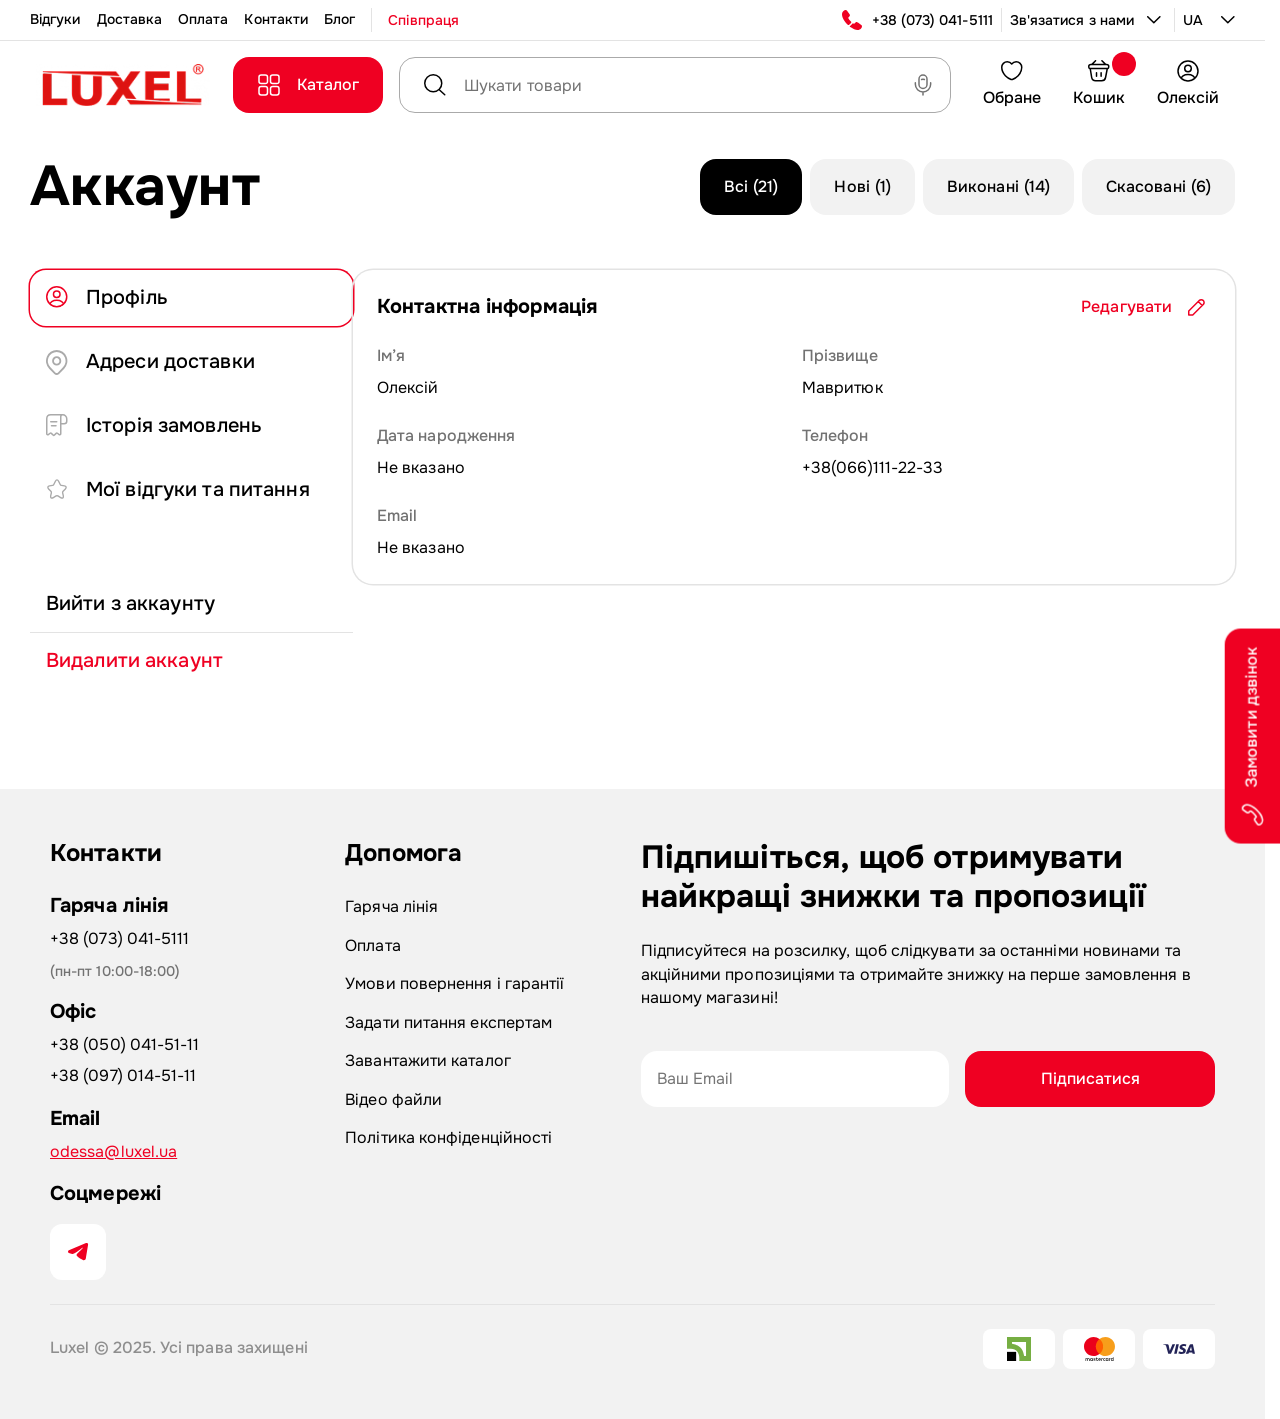
==== commit 935d2c82: "ffx" ====
--- a/accaunt.html
+++ b/accaunt.html
@@ -208,6 +208,16 @@
             <img src="icons/plus.svg" alt="Add">
             Додати адресу
           </button>
+          <div class="profile-card__order-tabs">
+            <button class="profile-card__order__tab-button active" data-tab="orderAll">Всі <span
+                class="profile-card__order-value">(21)</span></button>
+            <button class="profile-card__order__tab-button" data-tab="orderNew">Нові <span
+                class="profile-card__order-value">(1)</span></button>
+            <button class="profile-card__order__tab-button" data-tab="orderCompleted">Виконані <span
+                class="profile-card__order-value">(14)</span></button>
+            <button class="profile-card__order__tab-button" data-tab="orderCancelled">Скасовані <span
+                class="profile-card__order-value">(6)</span></button>
+          </div>
         </div>
 
         <div class="account-layout">
@@ -359,6 +369,160 @@
                     До каталогу
                   </a>
                 </div>
+                <div class="profile-card__order">
+                  <div class="profile-card__order-list">
+                    <div class="profile-card__order-item order-item orderNew">
+                      <div class="order-item__header">
+                        <div class="order-item__meta">
+                          <p class="order-item__number">№ 56249346</p>
+                          <time class="order-item__date" datetime="2025-08-17">17 серпня 2025</time>
+                        </div>
+                        <div class="order-item__total">
+                          <span class="order-item__label">На суму:</span>
+                          <p class="order-item__sum">2731.80 ₴</p>
+                        </div>
+                        <div class="order-item__actions">
+                          <button class="order-item__toggle-btn"><span class="yellow">Нове замовлення</span><span class="gray">Скасовано</span>
+                            <img src="icons/accardion-arrow.svg" width="24" height="24" alt="" class="order-item__icon">
+                          </button>
+                        </div>
+                      </div>
+                      <div class="order-item__body">
+                        <h2 class="order-item__title">Товари <span class="order-item__count">(3)</span></h2>
+
+                        <article class="order-item__product">
+                          <div class="order-item__product-image">
+                            <img src="images/catalog-item4.png" width="80" height="80" alt="Product">
+                          </div>
+                          <div class="order-item__product-info">
+                            <h3 class="order-item__product-name">Світлодіодний настільний світильник Luxel 220-240V 6W
+                            </h3>
+                            <div class="order-item__product-details">
+                              <p class="order-item__product-quantity">2 од.</p>
+                              <div class="order-item__product-prices">
+                                <p class="order-item__product-old-price">98.00 ₴</p>
+                                <p class="order-item__product-price">82.00 ₴</p>
+                              </div>
+                            </div>
+                          </div>
+                        </article>
+
+                        <article class="order-item__product">
+                          <div class="order-item__product-image">
+                            <img src="images/catalog-item5.png" width="80" height="80" alt="Product">
+                          </div>
+                          <div class="order-item__product-info">
+                            <h3 class="order-item__product-name">Світлодіодний настільний світильник Luxel 220-240V 6W
+                            </h3>
+                            <div class="order-item__product-details">
+                              <p class="order-item__product-quantity">2 од.</p>
+                              <div class="order-item__product-prices">
+                                <p class="order-item__product-old-price">98.00 ₴</p>
+                                <p class="order-item__product-price">82.00 ₴</p>
+                              </div>
+                            </div>
+                          </div>
+                        </article>
+
+                        <article class="order-item__product">
+                          <div class="order-item__product-image">
+                            <img src="images/catalog-item.png" width="80" height="80" alt="Product">
+                          </div>
+                          <div class="order-item__product-info">
+                            <h3 class="order-item__product-name">Світлодіодний настільний світильник Luxel 220-240V 6W
+                            </h3>
+                            <div class="order-item__product-details">
+                              <p class="order-item__product-quantity">2 од.</p>
+                              <div class="order-item__product-prices">
+                                <p class="order-item__product-old-price">98.00 ₴</p>
+                                <p class="order-item__product-price">82.00 ₴</p>
+                              </div>
+                            </div>
+                          </div>
+                        </article>
+
+
+                        <h2 class="order-item__title">Отримувач</h2>
+                        <div class="order-item__info">
+                          <div class="order-item__info-row">
+                            <span class="order-item__info-label">ПІБ</span>
+                            <p class="order-item__info-name">Мавритюк Олексій Олександрович</p>
+                          </div>
+                          <div class="order-item__info-row">
+                            <span class="order-item__info-label">Телефон</span>
+                            <p class="order-item__info-phone">+380 (66) 111-22-33</p>
+                          </div>
+                          <div class="order-item__info-row">
+                            <span class="order-item__info-label">Email</span>
+                            <p class="order-item__info-email">mygmail@gmail.com</p>
+                          </div>
+                        </div>
+
+                        <h2 class="order-item__title">Доставка</h2>
+                        <div class="order-item__info">
+                          <div class="order-item__info-row">
+                            <span class="order-item__info-label">Країна</span>
+                            <p class="order-item__info-country">Україна</p>
+                          </div>
+                          <div class="order-item__info-row">
+                            <span class="order-item__info-label">Місто</span>
+                            <p class="order-item__info-city">Київ</p>
+                          </div>
+                          <div class="order-item__info-row">
+                            <span class="order-item__info-label">Спосіб доставки</span>
+                            <p class="order-item__info-delivery">Нова пошта - відділення</p>
+                          </div>
+                          <div class="order-item__info-row">
+                            <span class="order-item__info-label">Адреса доставки</span>
+                            <p class="order-item__info-delivery-address">№9, Київ, пров. В’ячеслава Чорновола, 54а (р-н
+                              Жулянського мосту)</p>
+                          </div>
+                        </div>
+                        <h2 class="order-item__title">Оплата</h2>
+                        <div class="order-item__info">
+                          <div class="order-item__info-row">
+                            <span class="order-item__info-label">Спосіб оплати</span>
+                            <p class="order-item__info-pay">Google Pay</p>
+                          </div>
+                          <div class="order-item__info-row">
+                            <span class="order-item__info-label">Сума замовлення</span>
+                            <p class="order-item__info-value">2731.80 ₴</p>
+                          </div>
+                          <div class="order-item__info-row">
+                            <span class="order-item__info-label">Знижка</span>
+                            <p class="order-item__info-sale">-166.00 ₴</p>
+                          </div>
+                          <div class="order-item__info-row">
+                            <span class="order-item__info-label">Доставка</span>
+                            <p class="order-item__info-delivery-value">Безкоштовно</p>
+                          </div>
+                        </div>
+                        <div class="order-item__info-sum">
+                          <p class="order-item__info-text">Всього</p>
+                          <p class="order-item__info-sum-value">2731.80 ₴</p>
+                        </div>
+                        <button class="order-item__info-delate">Скасувати замовлення</button>
+                        <button class="order-item__info-feedback">Залишити відгук</button>
+                      </div>
+                    </div>
+                  </div>
+                  <div class="profile-card__order-pagination">
+                    <div class="pagination-box">
+                      <ul class="pagination">
+                        <li class="pagination__item"><a href="/" class="pagination__link"><img
+                              src="icons/pagin-prev.svg" width="24" height="24" alt=""></a></li>
+                        <li class="pagination__item"><a href="/" class="pagination__link pagination__link--active">1</a>
+                        </li>
+                        <li class="pagination__item"><a href="/" class="pagination__link">2</a></li>
+                        <li class="pagination__item"><a href="/" class="pagination__link">3</a></li>
+                        <li class="pagination__item"><a href="/" class="pagination__link">4</a></li>
+                        <li class="pagination__item"><a href="/" class="pagination__link">5</a></li>
+                        <li class="pagination__item"><a href="/" class="pagination__link"><img
+                              src="icons/pagin-next.svg" width="24" height="24" alt=""></a></li>
+                      </ul>
+                    </div>
+                  </div>
+                </div>
               </div>
             </div>
           </div>
@@ -701,6 +865,65 @@
       </div>
     </div>
 
+    <!-- Modal: Cancel Order -->
+    <div class="acc-modal" id="modal-cancel-order">
+      <div class="acc-modal__content">
+        <div class="acc-modal__content-header">
+          <h3 class="acc-modal__title">Скасування замовлення?</h3>
+          <button class="acc-modal__close" data-close-modal="modal-cancel-order">
+            <img src="icons/close-black.svg" width="12" height="12" alt="Close">
+          </button>
+        </div>
+        <div class="acc-modal__body">
+          <p>Ви дійсно хочете скасувати замовлення?</p>
+        </div>
+        <div class="acc-modal__footer">
+          <button class="btn-action btn-text-edit" data-close-modal="modal-cancel-order"
+            style="border:none;">Повернутися</button>
+          <button class="btn-action btn-save red-btn" id="btn-confirm-cancel-order">Підтвердити</button>
+        </div>
+      </div>
+    </div>
+
+    <!-- Modal: Feedback -->
+    <div class="acc-modal" id="modal-feedback">
+      <div class="acc-modal__content">
+        <div class="acc-modal__content-header">
+          <h3 class="acc-modal__title">Залишити відгук</h3>
+          <button class="acc-modal__close" data-close-modal="modal-feedback">
+            <img src="icons/close-black.svg" width="12" height="12" alt="Close">
+          </button>
+        </div>
+        <div class="acc-modal__body">
+          <div class="feedback-products">
+            <!-- Product 1 -->
+            <div class="feedback-product">
+              <img src="images/blog-image1.jpg" width="60" height="60" alt="Product">
+              <div class="feedback-product__info">
+                <h4 class="feedback-product__title">Світлодіодний настільний світильник Luxel 220-240V 6W</h4>
+                <button class="btn-action btn-text-edit feedback-btn">Залишити відгук</button>
+              </div>
+            </div>
+            <!-- Product 2 -->
+            <div class="feedback-product">
+              <img src="images/blog-image1.jpg" width="60" height="60" alt="Product">
+              <div class="feedback-product__info">
+                <h4 class="feedback-product__title">Світлодіодний настільний світильник Luxel 220-240V 6W</h4>
+                <button class="btn-action btn-text-edit feedback-btn">Залишити відгук</button>
+              </div>
+            </div>
+            <!-- Product 3 -->
+            <div class="feedback-product">
+              <img src="images/blog-image1.jpg" width="60" height="60" alt="Product">
+              <div class="feedback-product__info">
+                <h4 class="feedback-product__title">Світлодіодний настільний світильник Luxel 220-240V 6W</h4>
+                <button class="btn-action btn-text-edit feedback-btn">Залишити відгук</button>
+              </div>
+            </div>
+          </div>
+        </div>
+      </div>
+    </div>
   </main>
 
   <footer class="footer">
@@ -1488,6 +1711,68 @@
     </div>
   </template>
 
+  <!-- Modal: Delete Address Confirmation -->
+  <div class="acc-modal" id="cancelOrderModal">
+      <div class="acc-modal__content">
+        <div class="acc-modal__content-header">
+          <h3 class="acc-modal__title">Скасування замовлення?</h3>
+        </div>
+        <div class="acc-modal__body">
+          <p>Ви дійсно хочете скасувати замовлення?</p>
+        </div>
+        <div class="acc-modal__footer">
+          <button class="btn-action btn-text-edit" data-close-modal="cancelOrderModal"
+            style="border:none;">Повернутися</button>
+          <button class="btn-action btn-save" id="btn-order-delete">Підтвердити</button>
+        </div>
+      </div>
+  </div>
+
+  <div class="sort-popup" id="cancelOrderModalReason">
+        <div class="sort-popup__header">
+            <h3 class="sort-popup__title">Оберіть причину скасування</h3>
+            <button class="sort-popup__close">
+                <img src="icons/close-black.svg" width="13" height="13" alt="">
+            </button>
+        </div>
+        <ul class="sort-popup__list">
+            <li class="sort-popup__item">
+                <label class="sort-popup__label">
+                    <span class="sort-popup__text">Товар вже не потрібен</span>
+                    <input type="radio" name="reason" value="popularity" class="sort-popup__radio" checked>
+                </label>
+            </li>
+            <li class="sort-popup__item">
+                <label class="sort-popup__label">
+                    <span class="sort-popup__text">Не встигаю забрати</span>
+                    <input type="radio" name="reason" value="price-asc" class="sort-popup__radio">
+                </label>
+            </li>
+            <li class="sort-popup__item">
+                <label class="sort-popup__label">
+                    <span class="sort-popup__text">Знайшов в іншому місці</span>
+                    <input type="radio" name="reason" value="price-desc" class="sort-popup__radio">
+                </label>
+            </li>
+            <li class="sort-popup__item">
+                <label class="sort-popup__label">
+                    <span class="sort-popup__text">Інша причина</span>
+                    <input type="radio" name="reason" value="discount" class="sort-popup__radio">
+                </label>
+            </li>
+            <li class="sort-popup__item">
+                <label class="sort-popup__label">
+                    <span class="sort-popup__text">Інша причина</span>
+                    <input type="radio" name="reason" value="discount" class="sort-popup__radio">
+                </label>
+                <textarea name="" id=""></textarea>
+                <span>0/1000 символів</span>
+            </li>
+        </ul>
+
+        <button class="red-btn cancel-order-btn">Продовжити</button>
+    </div>
+
 </body>
 
 
--- a/styles/main.css
+++ b/styles/main.css
@@ -12203,7 +12203,7 @@
 .account-page .profile-card--border {
   padding: 24px;
   border-radius: 20px;
-  box-shadow: 0 0 0 1.5px #E3E3E3;
+  box-shadow: 0 0 0 1.5px #e3e3e3;
   width: 100%;
   display: flex;
   flex-direction: column;
@@ -12772,7 +12772,7 @@
 .select-items div {
   padding: 16px 0;
   cursor: pointer;
-  border-bottom: 1.5px solid #E3E3E3;
+  border-bottom: 1.5px solid #e3e3e3;
 }
 .select-items div:hover {
   color: var(--color-red);
@@ -13019,7 +13019,7 @@
 }
 .date-select-btn.active {
   border-radius: 16px;
-  border: 1.5px solid #AAA;
+  border: 1.5px solid #aaa;
   background: var(--color-light);
 }
 
@@ -13073,7 +13073,7 @@
 /* Address Card */
 .address-card {
   border-radius: 20px;
-  border: 1.5px solid #E3E3E3;
+  border: 1.5px solid #e3e3e3;
   padding: 24px;
   display: flex;
   flex-direction: column;
@@ -13157,7 +13157,7 @@
   align-self: stretch;
   transition: background 0.2s;
   width: 100%;
-  border-bottom: 1.5px solid #E3E3E3;
+  border-bottom: 1.5px solid #e3e3e3;
 }
 .address-card__menu button img {
   width: 16px;
@@ -13176,7 +13176,7 @@
 /* Add Address Button (Card style) */
 .address-add-btn {
   border-radius: 20px;
-  border: 1.5px dashed #E3E3E3;
+  border: 1.5px dashed #e3e3e3;
   background: transparent;
   display: flex;
   flex-direction: column;
@@ -13259,4 +13259,315 @@
   object-fit: cover;
 }
 
+.profile-card__order {
+  display: flex;
+  flex-direction: column;
+  gap: 24px;
+}
+.profile-card__order-item {
+  padding: 24px;
+  border-radius: 20px;
+  border: 1.5px solid var(--color-gray-light);
+  background: #fff;
+}
+.profile-card__order-list {
+  display: flex;
+  flex-direction: column;
+  gap: 8px;
+}
+
+.order-item__header {
+  display: flex;
+  justify-content: space-between;
+  cursor: pointer;
+}
+.order-item__info {
+  display: flex;
+  flex-wrap: wrap;
+  gap: 24px 16px;
+  margin-bottom: 24px;
+  padding-bottom: 24px;
+  border-bottom: 1.5px solid var(--color-gray-light);
+}
+.order-item__info-row {
+  flex: 1 1 calc(50% - 8px);
+  display: flex;
+  flex-direction: column;
+  gap: 8px;
+}
+.order-item__info-label {
+  color: var(--color-gray-label);
+  font-size: 16px;
+  font-weight: 500;
+  line-height: 24px;
+  letter-spacing: 0.08px;
+}
+.order-item__meta {
+  display: flex;
+  flex-direction: column;
+  justify-content: center;
+  align-items: flex-start;
+  gap: 8px;
+  flex: 1 0 0;
+  padding-right: 24px;
+  border-right: 1.5px solid var(--color-gray-light);
+}
+.order-item__info-sum {
+  padding-bottom: 24px;
+  border-bottom: 1.5px solid var(--color-gray-light);
+  margin-bottom: 24px;
+  display: flex;
+  align-items: center;
+  gap: 16px;
+}
+.order-item__info-sum-value {
+  flex: 1 1 calc(50% - 8px);
+  text-align: left;
+  font-size: 20px;
+  font-weight: 500;
+  line-height: 28px;
+}
+.order-item__info-delate {
+  display: flex;
+  flex-direction: column;
+  gap: 8px;
+}
+.order-item__info-text {
+  flex: 1 1 calc(50% - 8px);
+  color: var(--color-gray-label);
+  font-size: 20px;
+  font-weight: 500;
+  line-height: 28px;
+  letter-spacing: 0.1px;
+}
+.order-item__info-delate {
+  padding: 16px 0;
+  background: transparent;
+  border: none;
+  color: var(--color-red);
+}
+.order-item__info-feedback {
+  padding: 16px 0;
+  background: transparent;
+  border: none;
+}
+.order-item__number {
+  font-size: 20px;
+  font-weight: 500;
+  line-height: 28px;
+}
+.order-item__date {
+  color: var(--color-gray-label);
+  font-size: 16px;
+  font-weight: 500;
+  line-height: 24px;
+  letter-spacing: 0.08px;
+}
+.order-item__total {
+  padding: 0 24px;
+  border-right: 1.5px solid var(--color-gray-light);
+  display: flex;
+  align-items: center;
+  gap: 8px;
+}
+.order-item__label {
+  color: var(--color-gray-label);
+  font-size: 16px;
+  font-weight: 500;
+  line-height: 24px;
+  letter-spacing: 0.08px;
+}
+.order-item__sum {
+  font-size: 16px;
+  font-weight: 500;
+  line-height: 24px;
+}
+.order-item__actions {
+  padding-left: 24px;
+  display: flex;
+  align-items: center;
+}
+.order-item__toggle-btn {
+  display: flex;
+  gap: 24px;
+  align-items: center;
+  background: transparent;
+  border: none;
+  padding: 0;
+}
+.order-item__toggle-btn.active img {
+  transform: rotate(180deg);
+}
+.order-item__toggle-btn span {
+  padding: 0 16px;
+}
+.order-item__toggle-btn span.yellow {
+  color: #e4ab00;
+}
+.order-item__body {
+  max-height: 0;
+  overflow: hidden;
+  padding-top: 0;
+  border-top: 1.5px solid var(--color-gray-light);
+  margin-top: 0;
+  transition: max-height 0.3s ease, padding 0.3s ease, margin 0.3s ease;
+  visibility: hidden;
+}
+.order-item__body.hidden {
+  max-height: 5000px;
+  padding-top: 24px;
+  margin-top: 24px;
+  visibility: visible;
+}
+.order-item__title {
+  display: flex;
+  align-items: center;
+  gap: 8px;
+  font-size: 20px;
+  font-weight: 700;
+  line-height: 120%;
+  letter-spacing: 0.1px;
+  margin-bottom: 24px;
+}
+.order-item__product {
+  display: flex;
+  gap: 16px;
+  align-self: stretch;
+  margin-bottom: 24px;
+}
+.order-item__product:nth-last-of-type(1) {
+  padding-bottom: 24px;
+  border-bottom: 1.5px solid var(--color-gray-light);
+}
+.order-item__product-image {
+  display: flex;
+  width: 96px;
+  height: 96px;
+  padding: 9.6px;
+  justify-content: center;
+  align-items: center;
+  aspect-ratio: 1/1;
+  flex-shrink: 0;
+  border-radius: 8px;
+  background: var(--color-gray-primary);
+}
+.order-item__product-info {
+  display: flex;
+  flex-direction: column;
+  justify-content: space-between;
+  flex: 1;
+}
+.order-item__product-quantity {
+  font-size: 16px;
+  font-weight: 400;
+  line-height: 24px;
+  letter-spacing: 0.08px;
+}
+.order-item__product-prices {
+  display: flex;
+  align-items: baseline;
+  gap: 8px;
+}
+.order-item__product-old-price {
+  color: var(--color-gray-label);
+  text-align: right;
+  font-size: 16px;
+  font-weight: 500;
+  line-height: 24px;
+  letter-spacing: 0.08px;
+  text-decoration-line: line-through;
+}
+.order-item__product-price {
+  font-size: 20px;
+  font-weight: 500;
+  line-height: 28px;
+}
+.order-item__product-name {
+  font-size: 20px;
+  font-weight: 500;
+  line-height: 28px;
+}
+.order-item__product-details {
+  display: flex;
+  justify-content: space-between;
+  align-items: center;
+  align-self: stretch;
+}
+
+.profile-card__order-tabs {
+  display: flex;
+  gap: 8px;
+}
+.profile-card__order-tabs .profile-card__order__tab-button {
+  display: flex;
+  padding: 16px 24px;
+  justify-content: center;
+  align-items: center;
+  gap: 5px;
+  border-radius: 16px;
+  border: none;
+  background: var(--color-gray-primary);
+  font-size: 16px;
+  font-weight: 500;
+  line-height: 24px;
+  letter-spacing: 0.08px;
+  transition-duration: var(--transition-duration);
+}
+.profile-card__order-tabs .profile-card__order__tab-button.active {
+  background: var(--color-dark);
+  color: var(--color-light);
+}
+.profile-card__order-tabs .profile-card__order__tab-button:hover {
+  background: var(--color-dark);
+  color: var(--color-light);
+}
+
+.order-item__info-delivery-value {
+  color: #298a00;
+}
+
+#cancelOrderModal .acc-modal__content {
+  align-items: center;
+  gap: 0;
+  padding: 24px 24px 0 24px;
+  overflow: hidden;
+}
+#cancelOrderModal .acc-modal__content .acc-modal__title {
+  margin-bottom: 16px;
+  width: 100%;
+  text-align: center;
+}
+#cancelOrderModal .acc-modal__content .acc-modal__body {
+  margin-bottom: 24px;
+}
+#cancelOrderModal .acc-modal__content .acc-modal__body p {
+  color: #000;
+  text-align: center;
+  font-size: 16px;
+  font-weight: 400;
+  line-height: 24px;
+  letter-spacing: 0.08px;
+}
+#cancelOrderModal .acc-modal__content .acc-modal__footer {
+  width: calc(100% + 48px);
+  display: flex;
+  border-top: 1px solid var(--color-gray-light);
+}
+#cancelOrderModal .acc-modal__content .acc-modal__footer .btn-action {
+  border-radius: 0;
+  padding: 16px 0;
+  background: transparent;
+  border: none;
+}
+#cancelOrderModal .acc-modal__content .acc-modal__footer .btn-action:nth-of-type(2) {
+  border-left: 1px solid var(--color-gray-light);
+}
+#cancelOrderModal .acc-modal__content .acc-modal__footer .btn-save {
+  color: var(--color-red);
+}
+
+.order-item__toggle-btn span.gray {
+  display: none;
+}
+
 /*# sourceMappingURL=main.css.map */
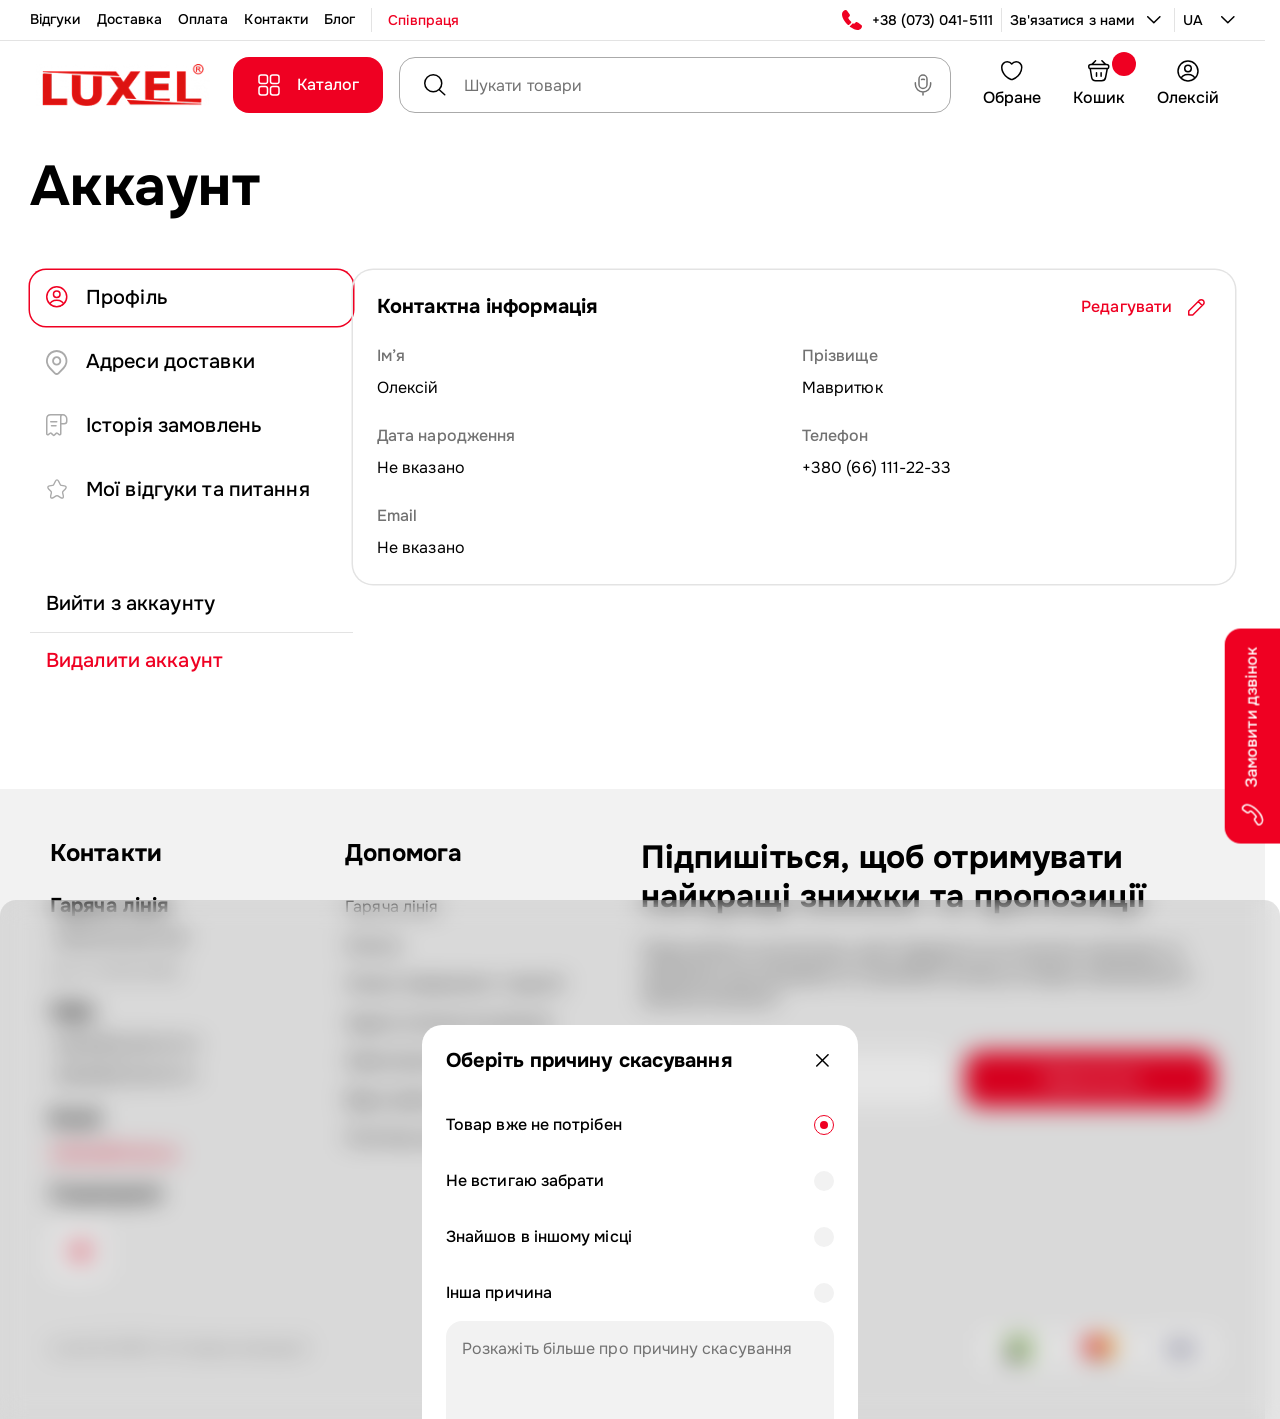
==== commit 243b3eaa: "ff" ====
--- a/accaunt.html
+++ b/accaunt.html
@@ -218,6 +218,12 @@
             <button class="profile-card__order__tab-button" data-tab="orderCancelled">Скасовані <span
                 class="profile-card__order-value">(6)</span></button>
           </div>
+          <div class="profile-card__reviews-tabs">
+            <button class="profile-card__reviews__tab-button active" data-tab="reviewsAll">Відгуки<span
+                class="profile-card__reviews-value">(137)</span></button>
+            <button class="profile-card__reviews__tab-button" data-tab="reviewsQuestion">Питання<span
+                class="profile-card__reviews-value">(42)</span></button>
+          </div>
         </div>
 
         <div class="account-layout">
@@ -382,7 +388,8 @@
                           <p class="order-item__sum">2731.80 ₴</p>
                         </div>
                         <div class="order-item__actions">
-                          <button class="order-item__toggle-btn"><span class="yellow">Нове замовлення</span><span class="gray">Скасовано</span>
+                          <button class="order-item__toggle-btn"><span class="yellow">Нове замовлення</span><span
+                              class="gray">Скасовано</span>
                             <img src="icons/accardion-arrow.svg" width="24" height="24" alt="" class="order-item__icon">
                           </button>
                         </div>
@@ -502,7 +509,6 @@
                           <p class="order-item__info-sum-value">2731.80 ₴</p>
                         </div>
                         <button class="order-item__info-delate">Скасувати замовлення</button>
-                        <button class="order-item__info-feedback">Залишити відгук</button>
                       </div>
                     </div>
                   </div>
@@ -524,6 +530,154 @@
                   </div>
                 </div>
               </div>
+              <!-- TAB 4: Історія замовлень -->
+              <div class="profile-card profile-card__reviews tab-content" id="reviews">
+                <div class="profile-card__reviews-list">
+                  <div class="profile-card__reviews-item reviewsAll">
+                    <div class="profile-card__reviews-item-header">
+                      <div class="profile-card__reviews-item-img">
+                        <img src="images/gallery__main-img1.png" width="77" height="77" alt="Image">
+                      </div>
+                      <div class="profile-card__reviews-item-header-content">
+                        <h2>Світлодіодний настільний світильник Luxel 220-240V 6W</h2>
+                        <div class="profile-card__reviews-item-header-info">
+                          <time datetime="2025-06-14">14 червня 2025</time>
+                          <p class="profile-card__reviews-item-header-rating">4.5</p>
+                        </div>
+                      </div>
+                    </div>
+                    <div class="profile-card__reviews-item-body">
+                      <h3 class="profile-card__reviews-item-body-title">Відгук</h3>
+                      <p class="profile-card__reviews-item-body-text">Дуже сподобалося обслуговування, швидко зв'язалися
+                        та відпрпавили замовлення! Замовляла електрофурнітуру, ДЯКУЮ ЗА ПОДАРУНОК до замовлення! Вдячних
+                        вам клієнтів!!!</p>
+                      <button class="profile-card__reviews-item-body-button">Детальніше</button>
+                    </div>
+                  </div>
+
+                  <div class="profile-card__reviews-item reviewsAll">
+                    <div class="profile-card__reviews-item-header">
+                      <div class="profile-card__reviews-item-img">
+                        <img src="images/premium-products__item2.png" width="77" height="77" alt="Image">
+                      </div>
+                      <div class="profile-card__reviews-item-header-content">
+                        <h2>Бензиновий генератор Attlas MP 3300 2,5 кВт</h2>
+                        <div class="profile-card__reviews-item-header-info">
+                          <time datetime="2025-06-14">23 травня 2025</time>
+                          <p class="profile-card__reviews-item-header-rating">5.0</p>
+                        </div>
+                      </div>
+                    </div>
+                    <div class="profile-card__reviews-item-body">
+                      <h3 class="profile-card__reviews-item-body-title">Відгук</h3>
+                      <p class="profile-card__reviews-item-body-text">Чудовий генератор, виконує всісвої функції на
+                        вищому рівні. Товаром повністю задоволений!</p>
+                      <button class="profile-card__reviews-item-body-button">Детальніше</button>
+                    </div>
+                  </div>
+
+                  <div class="profile-card__reviews-item reviewsAll">
+                    <div class="profile-card__reviews-item-header">
+                      <div class="profile-card__reviews-item-img">
+                        <img src="images/premium-products__item1.png" width="77" height="77" alt="Image">
+                      </div>
+                      <div class="profile-card__reviews-item-header-content">
+                        <h2>Світлодіодний світильник металевий (highbay) IP65 200W 400х160мм (LHB-200C 6500K)</h2>
+                        <div class="profile-card__reviews-item-header-info">
+                          <time datetime="2025-06-14">5 травня 2025</time>
+                          <p class="profile-card__reviews-item-header-rating">4.0</p>
+                        </div>
+                      </div>
+                    </div>
+                    <div class="profile-card__reviews-item-body">
+                      <h3 class="profile-card__reviews-item-body-title">Відгук</h3>
+                      <p class="profile-card__reviews-item-body-text">Чудовий світильник, який забезпечує комфорт на все
+                        приміщення. Рекомендую всім, хто хоче мати світлий простір як вдома, так і на роботі.</p>
+                      <button class="profile-card__reviews-item-body-button">Детальніше</button>
+                    </div>
+                  </div>
+
+
+                  <div class="profile-card__reviews-item reviewsQuestion">
+                    <div class="profile-card__reviews-item-header">
+                      <div class="profile-card__reviews-item-img">
+                        <img src="images/premium-products__item1.png" width="77" height="77" alt="Image">
+                      </div>
+                      <div class="profile-card__reviews-item-header-content">
+                        <h2>Світлодіодний настільний світильник Luxel 220-240V 6W</h2>
+                        <div class="profile-card__reviews-item-header-info">
+                          <time datetime="2025-06-14">14 червня 2025</time>
+                        </div>
+                      </div>
+                    </div>
+                    <div class="profile-card__reviews-item-body">
+                      <h3 class="profile-card__reviews-item-body-title">Ваше запитання</h3>
+                      <p class="profile-card__reviews-item-body-text">Доброго дня. Чи можна замовити окремо патрон для
+                        ліхтаря?</p>
+                      <div class="profile-card__reviews-item-body-hidden">
+                        <h3>Відповідь</h3>
+                        <div class="profile-card__reviews-item-hidden-body">
+                          <div class="profile-card__reviews-item-hidden-image">
+                            <img src="images/logo-small.png" width="56" height="56" alt="Image">
+                          </div>
+                          <div class="profile-card__reviews-item-hidden-content">
+                            <div class="profile-card__reviews-item-hidden-content-title">
+                              <h3>Підтримка Luxel</h3>
+                              <time datetime="2025-06-16">16 червня 2025</time>
+                            </div>
+                            <p>Добрий день! Дякуємо за ваше питання! Щоб ми могли вам допомогти, напишіть до нас у чат
+                              або зателефонуйте на номер 0730415111.</p>
+                          </div>
+                        </div>
+                      </div>
+                      <button class="profile-card__reviews-item-body-open">
+                        <span class="reviews-item-open"> <img src="icons/plus2.svg" alt="">Показати відповідь</span>
+                        <span class="reviews-item-open"> <img src="icons/minus3.svg" alt="">Приховати відповідь</span>
+                      </button>
+                    </div>
+                  </div>
+
+                  <div class="profile-card__reviews-item reviewsQuestion">
+                    <div class="profile-card__reviews-item-header">
+                      <div class="profile-card__reviews-item-img">
+                        <img src="images/premium-products__item1.png" width="77" height="77" alt="Image">
+                      </div>
+                      <div class="profile-card__reviews-item-header-content">
+                        <h2>Світлодіодний настільний світильник Luxel 220-240V 6W</h2>
+                        <div class="profile-card__reviews-item-header-info">
+                          <time datetime="2025-06-14">14 червня 2025</time>
+                        </div>
+                      </div>
+                    </div>
+                    <div class="profile-card__reviews-item-body">
+                      <h3 class="profile-card__reviews-item-body-title">Ваше запитання</h3>
+                      <p class="profile-card__reviews-item-body-text">Доброго дня. Чи можна замовити окремо патрон для
+                        ліхтаря?</p>
+                      <div class="profile-card__reviews-item-body-hidden">
+                        <h3>Відповідь</h3>
+                        <div class="profile-card__reviews-item-hidden-body">
+                          <div class="profile-card__reviews-item-hidden-image">
+                            <img src="images/logo-small.png" width="56" height="56" alt="Image">
+                          </div>
+                          <div class="profile-card__reviews-item-hidden-content">
+                            <div class="profile-card__reviews-item-hidden-content-title">
+                              <h3>Підтримка Luxel</h3>
+                              <time datetime="2025-06-16">16 червня 2025</time>
+                            </div>
+                            <p>Добрий день! Дякуємо за ваше питання! Щоб ми могли вам допомогти, напишіть до нас у чат
+                              або зателефонуйте на номер 0730415111.</p>
+                          </div>
+                        </div>
+                      </div>
+                      <button class="profile-card__reviews-item-body-open">
+                        <span class="reviews-item-open"> <img src="icons/plus2.svg" alt="">Показати відповідь</span>
+                        <span class="reviews-item-open"> <img src="icons/minus3.svg" alt="">Приховати відповідь</span>
+                      </button>
+                    </div>
+                  </div>
+
+                </div>
+              </div>
             </div>
           </div>
         </div>
@@ -862,6 +1016,45 @@
       <div class="modal__content">
         <img src="icons/success.svg" width="40" height="40" alt="">
         <p class="modal__text">Адресу було видалено!</p>
+      </div>
+    </div>
+
+    <div class="modal" id="productsReview">
+      <div class="modal__content">
+        <div class="modal__content-header">
+          <h2 class="modal__title">Відгук про товар</h2>
+          <button class="modal__close" id="closeProductsReview">
+            <img src="icons/close-black.svg" width="13" height="13" alt="">
+          </button>
+        </div>
+        <div class="modal__content-header-body">
+          <div class="profile-card__reviews-item-header">
+            <div class="profile-card__reviews-item-img">
+              <img src="images/premium-products__item2.png" width="77" height="77" alt="Image">
+            </div>
+            <div class="profile-card__reviews-item-header-content">
+              <h2>Світлодіодний настільний світильник Luxel 220-240V 6W</h2>
+              <div class="profile-card__reviews-item-header-info">
+                <time datetime="2025-06-14">23 травня 2025</time>
+                <p class="profile-card__reviews-item-header-rating">5.0</p>
+              </div>
+            </div>
+          </div>
+          <div class="profile-card__reviews-item-modal">
+            <h3>Відгук</h3>
+            <p>Дуже сподобалося обслуговування, швидко зв'язалися та відпрпавили замовлення! Замовляла електрофурнітуру,
+              ДЯКУЮ ЗА ПОДАРУНОК до замовлення! Вдячних вам клієнтів!!!</p>
+            <h3>Переваги</h3>
+            <p>Швидка доставка, висока якість</p>
+            <h3>Недоліки</h3>
+            <p>Коробка прийшла трохи пом’ятою</p>
+            <h3>Зображення</h3>
+            <div class="profile-card__reviews-item-modal-img">
+              <img src="images/reviews-list2.jpg" width="96" height="96" alt="">
+              <img src="images/reviews-list2.jpg" width="96" height="96" alt="">
+            </div>
+          </div>
+        </div>
       </div>
     </div>
 
@@ -1713,65 +1906,61 @@
 
   <!-- Modal: Delete Address Confirmation -->
   <div class="acc-modal" id="cancelOrderModal">
-      <div class="acc-modal__content">
-        <div class="acc-modal__content-header">
-          <h3 class="acc-modal__title">Скасування замовлення?</h3>
-        </div>
-        <div class="acc-modal__body">
-          <p>Ви дійсно хочете скасувати замовлення?</p>
-        </div>
-        <div class="acc-modal__footer">
-          <button class="btn-action btn-text-edit" data-close-modal="cancelOrderModal"
-            style="border:none;">Повернутися</button>
-          <button class="btn-action btn-save" id="btn-order-delete">Підтвердити</button>
-        </div>
-      </div>
+    <div class="acc-modal__content">
+      <div class="acc-modal__content-header">
+        <h3 class="acc-modal__title">Скасування замовлення?</h3>
+      </div>
+      <div class="acc-modal__body">
+        <p>Ви дійсно хочете скасувати замовлення?</p>
+      </div>
+      <div class="acc-modal__footer">
+        <button class="btn-action btn-text-edit" data-close-modal="cancelOrderModal"
+          style="border:none;">Повернутися</button>
+        <button class="btn-action btn-save" id="btn-order-delete">Підтвердити</button>
+      </div>
+    </div>
   </div>
 
   <div class="sort-popup" id="cancelOrderModalReason">
-        <div class="sort-popup__header">
-            <h3 class="sort-popup__title">Оберіть причину скасування</h3>
-            <button class="sort-popup__close">
-                <img src="icons/close-black.svg" width="13" height="13" alt="">
-            </button>
-        </div>
-        <ul class="sort-popup__list">
-            <li class="sort-popup__item">
-                <label class="sort-popup__label">
-                    <span class="sort-popup__text">Товар вже не потрібен</span>
-                    <input type="radio" name="reason" value="popularity" class="sort-popup__radio" checked>
-                </label>
-            </li>
-            <li class="sort-popup__item">
-                <label class="sort-popup__label">
-                    <span class="sort-popup__text">Не встигаю забрати</span>
-                    <input type="radio" name="reason" value="price-asc" class="sort-popup__radio">
-                </label>
-            </li>
-            <li class="sort-popup__item">
-                <label class="sort-popup__label">
-                    <span class="sort-popup__text">Знайшов в іншому місці</span>
-                    <input type="radio" name="reason" value="price-desc" class="sort-popup__radio">
-                </label>
-            </li>
-            <li class="sort-popup__item">
-                <label class="sort-popup__label">
-                    <span class="sort-popup__text">Інша причина</span>
-                    <input type="radio" name="reason" value="discount" class="sort-popup__radio">
-                </label>
-            </li>
-            <li class="sort-popup__item">
-                <label class="sort-popup__label">
-                    <span class="sort-popup__text">Інша причина</span>
-                    <input type="radio" name="reason" value="discount" class="sort-popup__radio">
-                </label>
-                <textarea name="" id=""></textarea>
-                <span>0/1000 символів</span>
-            </li>
-        </ul>
-
-        <button class="red-btn cancel-order-btn">Продовжити</button>
-    </div>
+    <div class="sort-popup__content">
+      <div class="sort-popup__header">
+        <h3 class="sort-popup__title">Оберіть причину скасування</h3>
+        <button class="sort-popup__close">
+          <img src="icons/close-black.svg" width="13" height="13" alt="">
+        </button>
+      </div>
+      <ul class="sort-popup__list">
+        <li class="sort-popup__item">
+          <label class="sort-popup__label">
+            <span class="sort-popup__text">Товар вже не потрібен</span>
+            <input type="radio" name="reason" value="popularity" class="sort-popup__radio" checked>
+          </label>
+        </li>
+        <li class="sort-popup__item">
+          <label class="sort-popup__label">
+            <span class="sort-popup__text">Не встигаю забрати</span>
+            <input type="radio" name="reason" value="price-asc" class="sort-popup__radio">
+          </label>
+        </li>
+        <li class="sort-popup__item">
+          <label class="sort-popup__label">
+            <span class="sort-popup__text">Знайшов в іншому місці</span>
+            <input type="radio" name="reason" value="price-desc" class="sort-popup__radio">
+          </label>
+        </li>
+        <li class="sort-popup__item">
+          <label class="sort-popup__label">
+            <span class="sort-popup__text">Інша причина</span>
+            <input type="radio" name="reason" value="discount" class="sort-popup__radio">
+          </label>
+          <textarea name="" id="" placeholder="Розкажіть більше про причину скасування"></textarea>
+          <span>0/1000 символів</span>
+        </li>
+      </ul>
+
+      <button class="red-btn cancel-order-btn">Продовжити</button>
+    </div>
+  </div>
 
 </body>
 
@@ -1782,545 +1971,4 @@
 <script src="scripts/script.js"></script>
 
 
-
-<!-- Module 1: UI Utilities & Modal Management -->
-<script>
-  const UIManager = {
-    init() {
-      this.bindCloseEvents();
-    },
-
-    bindCloseEvents() {
-      document.querySelectorAll('[data-close-modal]').forEach(btn => {
-        btn.addEventListener('click', (e) => {
-          const modalId = e.currentTarget.getAttribute('data-close-modal');
-          this.closeModal(modalId);
-        });
-      });
-
-      document.querySelectorAll('.acc-modal').forEach(modal => {
-        modal.addEventListener('click', (e) => {
-          if (e.target === modal) {
-            this.closeModal(modal.id);
-          }
-        });
-      });
-    },
-
-    openModal(id) {
-      const modal = document.getElementById(id);
-      if (modal) {
-        modal.classList.add('open');
-        document.body.style.overflow = 'hidden';
-      }
-    },
-
-    closeModal(id) {
-      const modal = document.getElementById(id);
-      if (modal) {
-        modal.classList.remove('open');
-        document.body.style.overflow = '';
-      }
-    },
-
-    showSuccessBanner(id) {
-      const banner = document.getElementById(id);
-      if (banner) {
-        banner.classList.add('active');
-        setTimeout(() => {
-          banner.classList.remove('active');
-        }, 3000);
-      }
-    }
-  };
-</script>
-
-<!-- Module 2: Date Picker Logic -->
-<script>
-  const DatePicker = {
-    elements: {
-      dayBtn: 'sel-day',
-      monthBtn: 'sel-month',
-      yearBtn: 'sel-year',
-      dayList: 'list-day',
-      monthList: 'list-month',
-      yearList: 'list-year',
-      confirmBtn: 'btn-confirm-dob'
-    },
-
-    init() {
-      const days = Array.from({ length: 31 }, (_, i) => i + 1);
-      const months = Array.from({ length: 12 }, (_, i) => (i + 1).toString().padStart(2, '0'));
-      const currentYear = new Date().getFullYear();
-      const years = Array.from({ length: 100 }, (_, i) => currentYear - i);
-
-      this.fillDropdown(this.elements.dayList, days, this.elements.dayBtn, 'day');
-      this.fillDropdown(this.elements.monthList, months, this.elements.monthBtn, 'month');
-      this.fillDropdown(this.elements.yearList, years, this.elements.yearBtn, 'year');
-
-      // Close dropdowns when clicking outside
-      document.addEventListener('click', (e) => {
-        if (!e.target.closest('.date-select-wrapper')) {
-          document.querySelectorAll('.date-dropdown').forEach(d => d.classList.remove('show'));
-          document.querySelectorAll('.date-select-btn').forEach(b => b.classList.remove('active'));
-        }
-      });
-    },
-
-    reset() {
-      [this.elements.dayBtn, this.elements.monthBtn, this.elements.yearBtn].forEach(id => {
-        const btn = document.getElementById(id);
-        const valSpan = btn.querySelector('.val');
-        valSpan.textContent = '--';
-        valSpan.dataset.value = '';
-        btn.classList.remove('active');
-      });
-
-      document.querySelectorAll('.date-option').forEach(o => o.classList.remove('selected'));
-
-      this.setSelectorState(this.elements.dayBtn, true);
-      this.setSelectorState(this.elements.monthBtn, false);
-      this.setSelectorState(this.elements.yearBtn, false);
-
-      const confirmBtn = document.getElementById(this.elements.confirmBtn);
-      if (confirmBtn) confirmBtn.disabled = true;
-    },
-
-    setSelectorState(btnId, isEnabled) {
-      const btn = document.getElementById(btnId);
-      const wrapper = btn.closest('.date-select-wrapper');
-      if (isEnabled) {
-        wrapper.style.opacity = '1';
-        wrapper.style.pointerEvents = 'auto';
-      } else {
-        wrapper.style.opacity = '0.5';
-        wrapper.style.pointerEvents = 'none';
-      }
-    },
-
-    fillDropdown(listId, items, btnId, type) {
-      const list = document.getElementById(listId);
-      const btn = document.getElementById(btnId);
-      const valSpan = btn.querySelector('.val');
-
-      list.innerHTML = ''; // Clear existing
-
-      items.forEach(item => {
-        const div = document.createElement('div');
-        div.className = 'date-option';
-        div.textContent = item;
-        div.onclick = (e) => {
-          e.stopPropagation();
-          valSpan.textContent = item;
-          valSpan.dataset.value = item;
-          list.classList.remove('show');
-          btn.classList.remove('active');
-
-          list.querySelectorAll('.date-option').forEach(o => o.classList.remove('selected'));
-          div.classList.add('selected');
-
-          if (type === 'day') this.setSelectorState(this.elements.monthBtn, true);
-          if (type === 'month') this.setSelectorState(this.elements.yearBtn, true);
-
-          this.checkComplete();
-        };
-        list.appendChild(div);
-      });
-
-      btn.onclick = () => {
-        const wasShown = list.classList.contains('show');
-        document.querySelectorAll('.date-dropdown').forEach(d => d.classList.remove('show'));
-        document.querySelectorAll('.date-select-btn').forEach(b => b.classList.remove('active'));
-
-        if (!wasShown) {
-          list.classList.add('show');
-          btn.classList.add('active');
-        }
-      };
-    },
-
-    checkComplete() {
-      const d = document.querySelector(`#${this.elements.dayBtn} .val`).dataset.value;
-      const m = document.querySelector(`#${this.elements.monthBtn} .val`).dataset.value;
-      const y = document.querySelector(`#${this.elements.yearBtn} .val`).dataset.value;
-
-      const confirmBtn = document.getElementById(this.elements.confirmBtn);
-      if (confirmBtn) {
-        confirmBtn.disabled = !(d && m && y);
-      }
-    },
-
-    getSelectedDate() {
-      const d = document.querySelector(`#${this.elements.dayBtn} .val`).dataset.value;
-      const m = document.querySelector(`#${this.elements.monthBtn} .val`).dataset.value;
-      const y = document.querySelector(`#${this.elements.yearBtn} .val`).dataset.value;
-      return (d && m && y) ? `${d}/${m}/${y}` : null;
-    }
-  };
-</script>
-
-<!-- Module 3: Profile Data & Form State -->
-<script>
-  const ProfileManager = {
-    isEditing: false,
-    isDirty: false,
-    initialData: {},
-
-    elements: {
-      form: 'profile-form',
-      card: 'profile-card',
-      footer: '.profile-card__footer',
-      btnEdit: 'btn-edit-mode',
-      btnSave: 'btn-save-changes',
-      emailContainer: 'email-container',
-      dobContainer: 'dob-container'
-    },
-
-    init() {
-      this.cacheInitialData();
-      // Initial UI check
-      this.checkEmptyStates();
-      // Hide footer initially
-      const footer = document.querySelector(this.elements.footer);
-      if (footer) footer.style.display = 'none';
-    },
-
-    cacheInitialData() {
-      const form = document.getElementById(this.elements.form);
-      const inputs = form.querySelectorAll('input');
-      inputs.forEach(input => {
-        this.initialData[input.name] = input.value;
-      });
-    },
-
-    toggleEditMode(enable) {
-      this.isEditing = enable;
-      const card = document.getElementById(this.elements.card);
-      const btnEdit = document.getElementById(this.elements.btnEdit);
-      const footer = document.querySelector(this.elements.footer);
-
-      if (enable) {
-        card.classList.add('edit-mode');
-        btnEdit.style.display = 'none';
-        footer.style.display = 'flex';
-      } else {
-        card.classList.remove('edit-mode');
-        btnEdit.style.display = 'flex';
-        footer.style.display = 'none';
-      }
-      this.checkEmptyStates();
-    },
-
-    checkEmptyStates() {
-      this.checkSingleEmptyState('email', this.elements.emailContainer);
-      this.checkSingleEmptyState('dob', this.elements.dobContainer);
-    },
-
-    checkSingleEmptyState(inputName, containerId) {
-      const form = document.getElementById(this.elements.form);
-      const input = form.querySelector(`input[name="${inputName}"]`);
-      const container = document.getElementById(containerId);
-      const addBtn = container.querySelector('.btn-add-value');
-
-      const isEmpty = !input.value;
-
-      if (isEmpty) {
-        container.classList.add('is-empty');
-      } else {
-        container.classList.remove('is-empty');
-      }
-
-      if (addBtn) {
-        // Only show Add button if empty AND editing
-        addBtn.style.display = (isEmpty && this.isEditing) ? '' : 'none';
-      }
-    },
-
-    updateField(name, value) {
-      const form = document.getElementById(this.elements.form);
-      const input = form.querySelector(`input[name="${name}"]`);
-      if (input) {
-        input.value = value;
-        this.isDirty = true;
-        this.updateSaveButtonState();
-        this.checkEmptyStates();
-      }
-    },
-
-    getFieldValue(name) {
-      const form = document.getElementById(this.elements.form);
-      const input = form.querySelector(`input[name="${name}"]`);
-      return input ? input.value : '';
-    },
-
-    revertChanges() {
-      const form = document.getElementById(this.elements.form);
-      const inputs = form.querySelectorAll('input');
-      inputs.forEach(input => {
-        input.value = this.initialData[input.name];
-      });
-      this.isDirty = false;
-      this.updateSaveButtonState();
-      this.checkEmptyStates();
-    },
-
-    saveChanges() {
-      // Simulate API Save
-      this.cacheInitialData(); // Update initial to current
-      this.isDirty = false;
-      this.updateSaveButtonState();
-    },
-
-    updateSaveButtonState() {
-      const btn = document.getElementById(this.elements.btnSave);
-      if (btn) btn.disabled = !this.isDirty;
-    }
-  };
-</script>
-
-<!-- Module 4: Main Controller (The Glue) -->
-<script>
-  const AccountController = {
-    currentEditField: null,
-    pendingNav: null,
-
-    init() {
-      // Prevent FOUC
-      this.hideElementsImmediately();
-
-      document.addEventListener('DOMContentLoaded', () => {
-        UIManager.init();
-        DatePicker.init();
-        ProfileManager.init();
-        this.bindEvents();
-      });
-    },
-
-    hideElementsImmediately() {
-      // Immediate execution before DOMContentLoaded
-      (function () {
-        var addBtns = document.querySelectorAll('.btn-add-value');
-        addBtns.forEach(function (btn) { btn.style.display = 'none'; });
-        var footer = document.querySelector('.profile-card__footer');
-        if (footer) { footer.style.display = 'none'; }
-      })();
-    },
-
-    bindEvents() {
-      // --- Profile Actions ---
-      document.getElementById('btn-edit-mode').addEventListener('click', () => ProfileManager.toggleEditMode(true));
-
-      document.getElementById('btn-cancel-edit').addEventListener('click', () => {
-        if (ProfileManager.isDirty) {
-          UIManager.openModal('modal-unsaved');
-        } else {
-          ProfileManager.toggleEditMode(false);
-        }
-      });
-
-      document.getElementById('btn-save-changes').addEventListener('click', () => {
-        UIManager.openModal('modal-confirm-save');
-      });
-
-      // --- Edit Buttons (Pencils) ---
-      document.querySelectorAll('.btn-edit-field').forEach(btn => {
-        btn.addEventListener('click', (e) => this.handleEditClick(e));
-      });
-
-      // --- Add Buttons ---
-      document.getElementById('btn-add-email').addEventListener('click', () => {
-        this.currentEditField = 'email';
-        UIManager.openModal('modal-email');
-      });
-      document.getElementById('btn-add-dob').addEventListener('click', () => {
-        this.currentEditField = 'dob';
-        DatePicker.reset();
-        UIManager.openModal('modal-dob');
-      });
-
-      // --- Generic Modal Logic ---
-      document.getElementById('btn-confirm-generic').addEventListener('click', () => {
-        const val = document.getElementById('modal-generic-input').value;
-        ProfileManager.updateField(this.currentEditField, val);
-        UIManager.closeModal('modal-generic');
-      });
-
-      // --- Email Modal Logic ---
-      const emailInput = document.getElementById('modal-email-input');
-      emailInput.addEventListener('input', (e) => this.validateEmail(e.target.value));
-
-      document.getElementById('btn-confirm-email').addEventListener('click', () => {
-        ProfileManager.updateField('email', emailInput.value);
-        UIManager.closeModal('modal-email');
-      });
-
-      // --- DOB Modal Logic ---
-      document.getElementById('btn-confirm-dob').addEventListener('click', () => {
-        const dateStr = DatePicker.getSelectedDate();
-        if (dateStr) {
-          ProfileManager.updateField('dob', dateStr);
-          UIManager.closeModal('modal-dob');
-        }
-      });
-
-      // --- Navigation Protection ---
-      document.querySelectorAll('.account-nav__item').forEach(item => {
-        item.addEventListener('click', (e) => this.handleNavigation(e, item));
-      });
-
-      // --- Unsaved Changes Modal Actions ---
-      document.getElementById('btn-unsaved-cancel').addEventListener('click', () => UIManager.closeModal('modal-unsaved'));
-
-      document.getElementById('btn-unsaved-continue').addEventListener('click', () => {
-        UIManager.closeModal('modal-unsaved');
-        ProfileManager.revertChanges();
-        ProfileManager.toggleEditMode(false);
-        if (this.pendingNav) {
-          this.performNavigation(this.pendingNav);
-        }
-      });
-
-      document.getElementById('btn-unsaved-save').addEventListener('click', () => {
-        UIManager.closeModal('modal-unsaved');
-        this.saveAndExit();
-      });
-
-      // --- Confirm Save Modal Actions ---
-      document.getElementById('btn-confirm-save-cancel').addEventListener('click', () => UIManager.closeModal('modal-confirm-save'));
-
-      document.getElementById('btn-confirm-save-continue').addEventListener('click', () => {
-        // "Continue" here means discard changes
-        UIManager.closeModal('modal-confirm-save');
-        ProfileManager.revertChanges();
-        ProfileManager.toggleEditMode(false);
-      });
-
-      document.getElementById('btn-confirm-save-save').addEventListener('click', () => {
-        UIManager.closeModal('modal-confirm-save');
-        this.saveAndExit();
-      });
-
-      // --- Logout & Delete ---
-      document.getElementById('logout-btn').addEventListener('click', () => UIManager.openModal('modal-logout'));
-      document.getElementById('btn-confirm-logout').addEventListener('click', () => window.location.href = '/');
-
-      document.querySelector('.account-sidebar__delete').addEventListener('click', (e) => {
-        e.preventDefault();
-        UIManager.openModal('modal-delete-account');
-      });
-      document.getElementById('btn-confirm-delete').addEventListener('click', () => {
-        UIManager.closeModal('modal-delete-account');
-        UIManager.openModal('modal-delete-success');
-      });
-    },
-
-    handleEditClick(e) {
-      const btn = e.currentTarget;
-      const type = btn.dataset.type;
-      const fieldName = btn.dataset.name;
-      const label = btn.dataset.label;
-
-      this.currentEditField = fieldName;
-
-      if (type === 'text' || type === 'phone') {
-        this.openGenericModal(label, fieldName, type);
-      } else if (type === 'email') {
-        const currentVal = ProfileManager.getFieldValue(fieldName);
-        document.getElementById('modal-email-input').value = currentVal;
-        this.validateEmail(currentVal);
-        UIManager.openModal('modal-email');
-      } else if (type === 'dob') {
-        DatePicker.reset();
-        UIManager.openModal('modal-dob');
-      }
-    },
-
-    openGenericModal(label, fieldName, type) {
-      document.getElementById('modal-generic-title').textContent = `Редагувати ${label}`;
-      document.getElementById('modal-generic-label').textContent = label;
-
-      const input = document.getElementById('modal-generic-input');
-      input.value = ProfileManager.getFieldValue(fieldName);
-
-      if (type === 'phone') {
-        input.setAttribute('type', 'tel');
-        if ($.fn.mask) $(input).mask("+380 (99) 999-99-99");
-      } else {
-        input.setAttribute('type', 'text');
-        if ($.fn.mask) $(input).unmask();
-      }
-
-      UIManager.openModal('modal-generic');
-    },
-
-    validateEmail(val) {
-      const regex = /^[^\s@]+@[^\s@]+\.[^\s@]+$/;
-      const isValid = regex.test(val);
-      const errorMsg = document.getElementById('modal-email-error');
-      const btn = document.getElementById('btn-confirm-email');
-
-      if (val.length > 0 && !isValid) {
-        errorMsg.style.display = 'block';
-        btn.disabled = true;
-      } else {
-        errorMsg.style.display = 'none';
-        btn.disabled = !isValid;
-      }
-    },
-
-    handleNavigation(e, item) {
-      if (item.id === 'logout-btn') return; // Handled separately
-
-      if (ProfileManager.isDirty) {
-        e.preventDefault();
-        e.stopPropagation();
-        this.pendingNav = item;
-        UIManager.openModal('modal-unsaved');
-      } else {
-        this.performNavigation(item);
-      }
-    },
-
-    performNavigation(item) {
-      document.querySelectorAll('.account-nav__item').forEach(i => i.classList.remove('active'));
-      item.classList.add('active');
-
-      const tabId = item.getAttribute('data-tab');
-      if (tabId) {
-        document.querySelectorAll('.tab-content').forEach(content => {
-          content.classList.remove('active');
-        });
-        const targetContent = document.getElementById(tabId);
-        if (targetContent) {
-          targetContent.classList.add('active');
-        }
-      }
-
-      // Handle Header Add Button Visibility
-      const headerAddBtn = document.getElementById('btn-add-address-header');
-      const addressList = document.getElementById('address-list');
-      if (headerAddBtn) {
-        // Show only if on address tab AND list is not empty (hidden)
-        // Note: address-list is hidden by default style="display:none" when empty.
-        // We check if address-list is visible (display != none) which implies it has items.
-        // Or check children count.
-        if (tabId === 'address' && addressList && addressList.style.display !== 'none') {
-          headerAddBtn.style.display = 'flex';
-        } else {
-          headerAddBtn.style.display = 'none';
-        }
-      }
-
-      this.pendingNav = null;
-    },
-
-    saveAndExit() {
-      ProfileManager.saveChanges();
-      ProfileManager.toggleEditMode(false);
-      UIManager.showSuccessBanner('successModal12');
-    }
-  };
-
-  // Start the application
-  AccountController.init();
-</script>+</html>
--- a/styles/main.css
+++ b/styles/main.css
@@ -13269,6 +13269,7 @@
   border-radius: 20px;
   border: 1.5px solid var(--color-gray-light);
   background: #fff;
+  flex-direction: column;
 }
 .profile-card__order-list {
   display: flex;
@@ -13495,7 +13496,7 @@
 }
 
 .profile-card__order-tabs {
-  display: flex;
+  display: none;
   gap: 8px;
 }
 .profile-card__order-tabs .profile-card__order__tab-button {
@@ -13570,4 +13571,383 @@
   display: none;
 }
 
+#cancelOrderModalReason {
+  align-items: center;
+  justify-content: center;
+  max-width: 100%;
+  height: 100%;
+  opacity: 1;
+  visibility: visible;
+  background: rgba(0, 0, 0, 0.1);
+  backdrop-filter: blur(12.5px);
+}
+#cancelOrderModalReason .sort-popup__content {
+  max-width: 436px;
+  width: 100%;
+  padding: 24px;
+  background: var(--color-light);
+  border-radius: 20px;
+}
+#cancelOrderModalReason .sort-popup__label {
+  padding: 16px 0;
+}
+#cancelOrderModalReason .sort-popup__header {
+  margin-bottom: 24px;
+}
+#cancelOrderModalReason .cancel-order-btn {
+  width: 100%;
+  min-height: 56px;
+}
+#cancelOrderModalReason .sort-popup__text {
+  font-size: 16px;
+  font-style: normal;
+  font-weight: 500;
+  line-height: 24px;
+  color: var(--color-dark);
+}
+#cancelOrderModalReason .sort-popup__list {
+  margin-bottom: 64px;
+}
+#cancelOrderModalReason textarea {
+  resize: none;
+  min-height: 152px;
+  display: flex;
+  padding: 16px;
+  align-items: center;
+  align-self: stretch;
+  border-radius: 16px;
+  background: var(--color-gray-primary);
+  color: #727272;
+  font-size: 16px;
+  font-weight: 400;
+  line-height: 24px;
+  letter-spacing: 0.08px;
+  width: 100%;
+  margin-bottom: 8px;
+}
+#cancelOrderModalReason textarea::placeholder {
+  color: #727272;
+  font-size: 16px;
+  font-weight: 400;
+  line-height: 24px;
+  letter-spacing: 0.08px;
+}
+#cancelOrderModalReason textarea + span {
+  color: #aaa !important;
+}
+#cancelOrderModalReason .sort-popup__item span {
+  color: #000;
+  text-align: right;
+  font-size: 16px;
+  font-weight: 500;
+  line-height: 24px;
+  letter-spacing: 0.08px;
+}
+
+.profile-card__reviews-tabs {
+  display: none;
+  gap: 8px;
+}
+.profile-card__reviews-tabs .profile-card__reviews__tab-button {
+  display: flex;
+  padding: 16px 24px;
+  justify-content: center;
+  align-items: center;
+  gap: 5px;
+  border-radius: 16px;
+  border: none;
+  background: var(--color-gray-primary);
+  font-size: 16px;
+  font-weight: 500;
+  line-height: 24px;
+  letter-spacing: 0.08px;
+  transition-duration: var(--transition-duration);
+}
+.profile-card__reviews-tabs .profile-card__reviews__tab-button.active {
+  background: var(--color-dark);
+  color: var(--color-light);
+}
+.profile-card__reviews-tabs .profile-card__reviews__tab-button:hover {
+  background: var(--color-dark);
+  color: var(--color-light);
+}
+
+.profile-card__reviews-list {
+  display: flex;
+  flex-direction: column;
+  gap: 8px;
+}
+.profile-card__reviews-item {
+  display: flex;
+  padding: 24px;
+  flex-direction: column;
+  border-radius: 20px;
+  border: var(--border);
+}
+.profile-card__reviews-item-header {
+  display: flex;
+  gap: 24px;
+  align-self: stretch;
+  padding-bottom: 24px;
+  border-bottom: 1.5px solid var(--color-gray-light);
+  margin-bottom: 24px;
+}
+.profile-card__reviews-item-header-content {
+  flex: 1;
+  display: flex;
+  flex-direction: column;
+  justify-content: space-between;
+}
+.profile-card__reviews-item-header-content h2 {
+  display: -webkit-box;
+  -webkit-box-orient: vertical;
+  -webkit-line-clamp: 2;
+  align-self: stretch;
+  overflow: hidden;
+  text-overflow: ellipsis;
+  font-size: 20px;
+  font-weight: 500;
+  line-height: 28px;
+}
+.profile-card__reviews-item-header-info {
+  display: flex;
+  justify-content: space-between;
+  align-items: flex-start;
+  align-self: stretch;
+}
+.profile-card__reviews-item-header-info time {
+  color: var(--color-gray-label);
+  font-size: 16px;
+  font-weight: 500;
+  line-height: 24px;
+  letter-spacing: 0.08px;
+}
+.profile-card__reviews-item-header-rating {
+  display: flex;
+  align-items: center;
+  gap: 8px;
+}
+.profile-card__reviews-item-header-rating::before {
+  content: "";
+  background: url(../../icons/rating-star.svg);
+  background-repeat: no-repeat;
+  background-size: contain;
+  width: 24px;
+  height: 24px;
+  flex-shrink: 0;
+  display: flex;
+  aspect-ratio: 1/1;
+}
+.profile-card__reviews-item-body-title {
+  font-size: 24px;
+  font-weight: 700;
+  line-height: 120%;
+  letter-spacing: 0.12px;
+  margin-bottom: 16px;
+}
+.profile-card__reviews-item-body-text {
+  display: -webkit-box;
+  -webkit-box-orient: vertical;
+  -webkit-line-clamp: 5;
+  align-self: stretch;
+  overflow: hidden;
+  text-overflow: ellipsis;
+  font-size: 16px;
+  font-weight: 400;
+  line-height: 24px;
+  letter-spacing: 0.08px;
+  margin-bottom: 24px;
+}
+.profile-card__reviews-item-body-button {
+  display: flex;
+  width: 250px;
+  height: 56px;
+  min-width: 56px;
+  padding: 10px 16px;
+  justify-content: center;
+  align-items: center;
+  gap: 16px;
+  border-radius: 16px;
+  border: 1.5px solid #000;
+  background: var(--color-light);
+  text-align: center;
+  font-size: 16px;
+  font-weight: 500;
+  line-height: 24px;
+  letter-spacing: 0.08px;
+  margin: 0 auto;
+  cursor: pointer;
+  transition-duration: var(--transition-duration);
+}
+.profile-card__reviews-item-body-button:hover {
+  background: var(--color-dark);
+  color: var(--color-light);
+}
+.profile-card__reviews-item-body-hidden h3 {
+  width: 100%;
+  border-top: 1.5px solid var(--color-gray-light);
+  padding-top: 24px;
+  margin: 0 0 24px 0;
+  font-size: 24px;
+  font-style: normal;
+  font-weight: 700;
+  line-height: 120%;
+  letter-spacing: 0.12px;
+}
+.profile-card__reviews-item-img {
+  display: flex;
+  width: 96px;
+  height: 96px;
+  padding: 9.6px;
+  flex-shrink: 0;
+  justify-content: center;
+  align-items: center;
+  aspect-ratio: 1/1;
+  border-radius: 8px;
+  background: var(--color-gray-primary);
+}
+.profile-card__reviews-item-hidden-body {
+  display: flex;
+  align-items: flex-start;
+  gap: 16px;
+  align-self: stretch;
+  margin-bottom: 24px;
+}
+.profile-card__reviews-item-hidden-image {
+  display: flex;
+  width: 56px;
+  height: 56px;
+  padding: 0 10px 0 11px;
+  justify-content: center;
+  align-items: center;
+  aspect-ratio: 1/1;
+  border-radius: 50px;
+  border: 1px solid #e3e3e3;
+  flex-shrink: 0;
+}
+.profile-card__reviews-item-hidden-content {
+  display: flex;
+  flex-direction: column;
+  align-items: flex-start;
+  gap: 16px;
+  flex: 1 0 0;
+}
+.profile-card__reviews-item-hidden-content-title {
+  display: flex;
+  align-items: center;
+  justify-content: space-between;
+  width: 100%;
+}
+.profile-card__reviews-item-hidden-content-title h3 {
+  margin: 0;
+  padding: 0;
+  border: none;
+  font-size: 20px;
+  font-style: normal;
+  font-weight: 700;
+  line-height: 120%;
+  letter-spacing: 0.1px;
+}
+.profile-card__reviews-item-hidden-content-title time {
+  color: #727272;
+  font-size: 16px;
+  font-weight: 500;
+  line-height: 24px;
+  letter-spacing: 0.08px;
+  white-space: nowrap;
+}
+.profile-card__reviews-item .profile-card__reviews-item-hidden-content > p {
+  display: -webkit-box;
+  -webkit-box-orient: vertical;
+  -webkit-line-clamp: 5;
+  align-self: stretch;
+  overflow: hidden;
+  text-overflow: ellipsis;
+  font-size: 16px;
+  font-style: normal;
+  font-weight: 400;
+  line-height: 24px;
+  letter-spacing: 0.08px;
+}
+.profile-card__reviews-item-body {
+  display: flex;
+  flex-direction: column;
+}
+.profile-card__reviews .profile-card__reviews-item-body-open {
+  width: max-content;
+  margin: 0 auto;
+  background: transparent;
+  border: none;
+  padding: 0;
+}
+.profile-card__reviews .profile-card__reviews-item-body-open span {
+  display: flex;
+  justify-content: center;
+  align-items: center;
+  gap: 16px;
+  align-self: stretch;
+  color: var(--color-red);
+  font-size: 16px;
+  font-weight: 500;
+  line-height: 24px;
+  letter-spacing: 0.08px;
+}
+
+#productsReview {
+  display: flex;
+  height: 100%;
+  transform: translateX(100%);
+  transition-duration: var(--transition-duration);
+  padding: 0;
+}
+#productsReview.active {
+  transform: translateX(0);
+}
+#productsReview .modal__content {
+  margin: 0;
+  max-height: 100dvh;
+  height: 100%;
+  max-width: 599px;
+  border-radius: 0;
+  width: 100%;
+}
+#productsReview .modal__content .modal__content-header {
+  margin-bottom: 48px;
+}
+#productsReview .modal__content .profile-card__reviews-item-modal h3 {
+  margin: 0 0 16px 0;
+  font-size: 20px;
+  font-weight: 700;
+  line-height: 120%;
+  letter-spacing: 0.1px;
+}
+#productsReview .modal__content .profile-card__reviews-item-modal p {
+  margin: 0 0 24px 0;
+  display: -webkit-box;
+  -webkit-box-orient: vertical;
+  -webkit-line-clamp: 5;
+  align-self: stretch;
+  overflow: hidden;
+  text-overflow: ellipsis;
+  font-size: 16px;
+  font-weight: 400;
+  line-height: 24px;
+  letter-spacing: 0.08px;
+}
+#productsReview .modal__content .profile-card__reviews-item-modal-img {
+  display: flex;
+  flex-wrap: wrap;
+  gap: 8px;
+}
+#productsReview .modal__content .profile-card__reviews-item-modal-img img {
+  width: 96px;
+  height: 96px;
+  aspect-ratio: 1/1;
+  border-radius: 8px;
+}
+
+.reviewsQuestion {
+  display: none;
+}
+
 /*# sourceMappingURL=main.css.map */
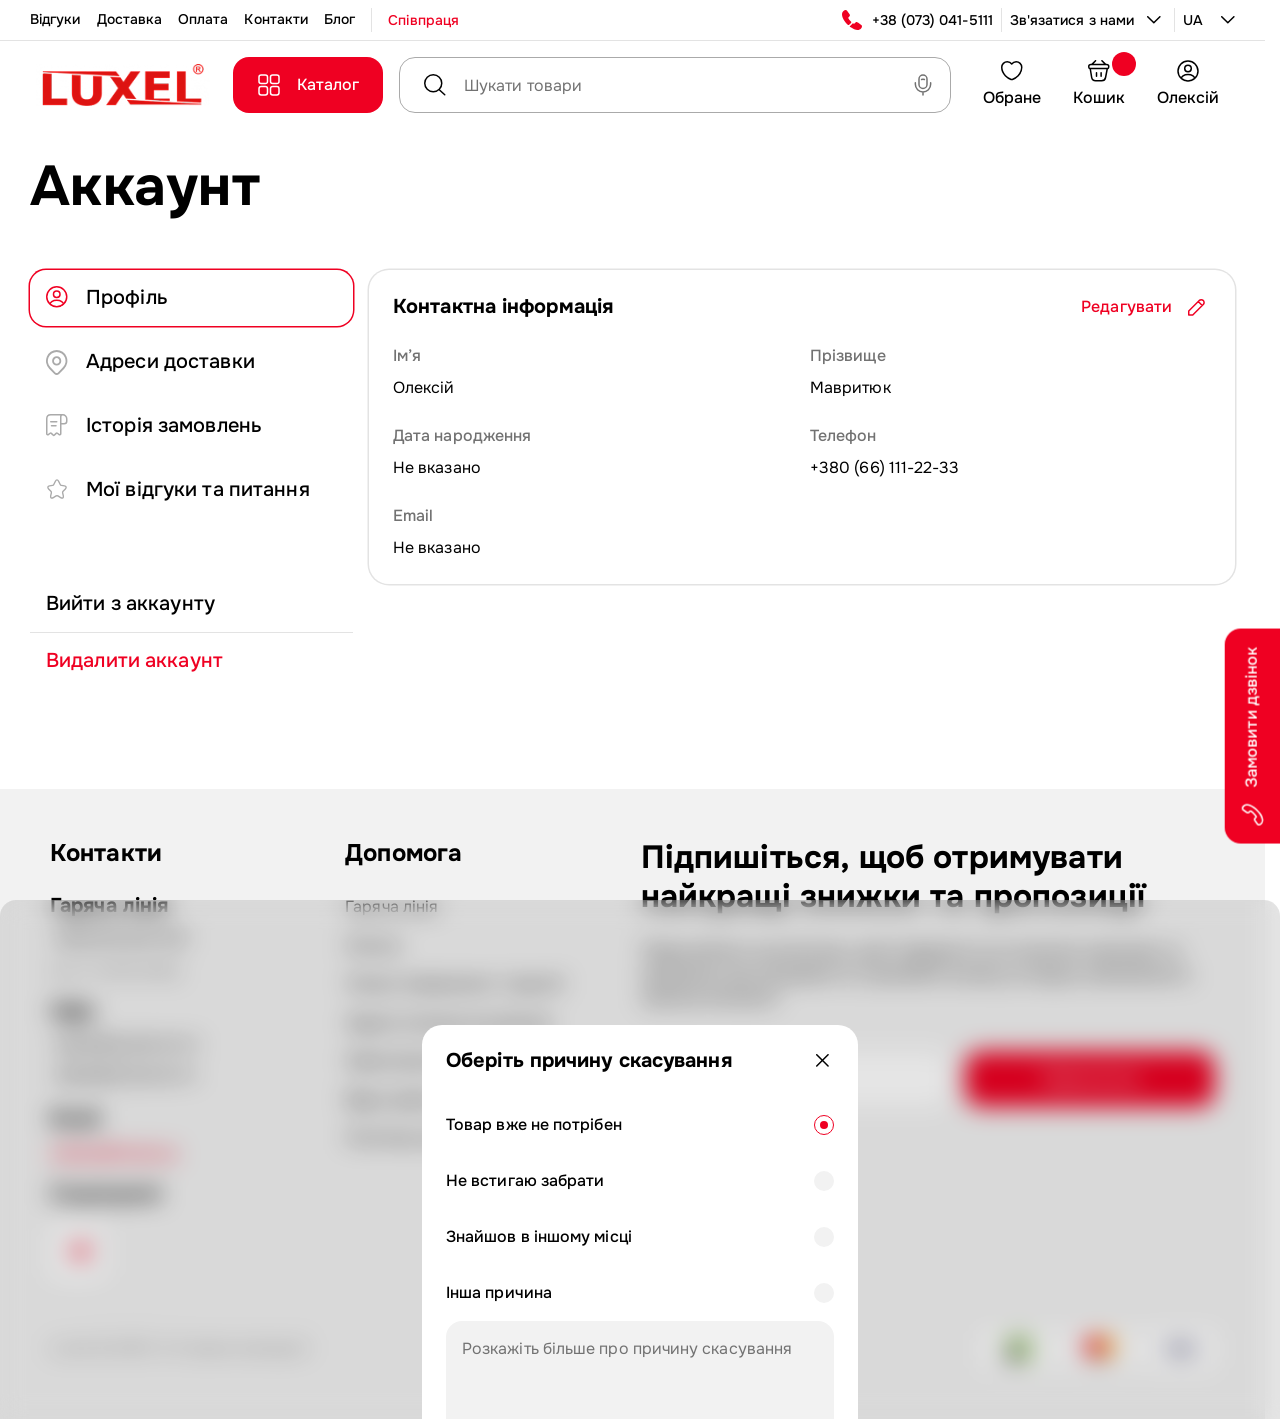
==== commit f1d09ae1: "ff" ====
--- a/accaunt.html
+++ b/accaunt.html
@@ -818,7 +818,7 @@
         <div class="acc-modal__footer">
           <button class="btn-action btn-text-edit" data-close-modal="modal-logout"
             style="border:none;">Скасувати</button>
-          <button class="btn-action btn-save red-btn" id="btn-confirm-logout">Вийти</button>
+          <button class="btn-action btn-save" id="btn-confirm-logout">Вийти</button>
         </div>
       </div>
     </div>
@@ -836,7 +836,7 @@
         <div class="acc-modal__footer">
           <button class="btn-action btn-text-edit" data-close-modal="modal-delete-account"
             style="border:none;">Скасувати</button>
-          <button class="btn-action btn-save red-btn" id="btn-confirm-delete">Видалити</button>
+          <button class="btn-action btn-save" id="btn-confirm-delete">Видалити</button>
         </div>
       </div>
     </div>
@@ -1914,7 +1914,7 @@
         <p>Ви дійсно хочете скасувати замовлення?</p>
       </div>
       <div class="acc-modal__footer">
-        <button class="btn-action btn-text-edit" data-close-modal="cancelOrderModal"
+        <button class="btn-action btn-text-edit" id="btn-cancel-return" data-close-modal="cancelOrderModal"
           style="border:none;">Повернутися</button>
         <button class="btn-action btn-save" id="btn-order-delete">Підтвердити</button>
       </div>
--- a/styles/main.css
+++ b/styles/main.css
@@ -12122,6 +12122,8 @@
   display: flex;
   align-items: center;
   justify-content: space-between;
+  gap: 16px;
+  flex-wrap: wrap;
 }
 .account-page .account-title {
   font-size: 56px;
@@ -12131,16 +12133,35 @@
 }
 .account-page .account-layout {
   display: flex;
+  gap: 16px;
   justify-content: space-between;
+}
+@media (max-width: 992px) {
+  .account-page .account-layout {
+    flex-direction: column;
+  }
 }
 .account-page .account-sidebar {
   width: 323px;
   flex-shrink: 0;
 }
+@media (max-width: 992px) {
+  .account-page .account-sidebar {
+    width: 100%;
+    display: flex;
+    flex-wrap: wrap;
+  }
+}
 .account-page .account-nav__list {
   display: flex;
   flex-direction: column;
   gap: 8px;
+}
+@media (max-width: 992px) {
+  .account-page .account-nav__list {
+    flex-direction: row;
+    flex-wrap: wrap;
+  }
 }
 .account-page .account-nav__item {
   padding: 14px 16px;
@@ -12170,6 +12191,11 @@
   margin-top: 50px;
   border-bottom: var(--border);
   border-radius: 0;
+}
+@media (max-width: 992px) {
+  .account-page #logout-btn {
+    margin-top: 0;
+  }
 }
 .account-page .account-sidebar__delete {
   padding: 14px 16px;
@@ -12196,6 +12222,11 @@
   width: 100%;
   height: auto;
 }
+@media (max-width: 992px) {
+  .account-page .account-content-box {
+    max-width: 100%;
+  }
+}
 .account-page .account-content {
   width: 100%;
   height: 100%;
@@ -12222,6 +12253,12 @@
   align-items: center;
   justify-content: space-between;
   gap: 8px;
+}
+@media (max-width: 576px) {
+  .account-page .form-group__wrapper {
+    flex-direction: column;
+    align-items: flex-start;
+  }
 }
 .account-page .profile-card {
   flex-direction: column;
@@ -12997,26 +13034,6 @@
   gap: 16px;
 }
 
-/* Responsive */
-@media (max-width: 768px) {
-  .account-layout {
-    flex-direction: column;
-  }
-  .account-sidebar {
-    width: 100%;
-  }
-  .profile-grid {
-    grid-template-columns: 1fr;
-  }
-  .account-nav {
-    flex-direction: row;
-    overflow-x: auto;
-    padding-bottom: 10px;
-  }
-  .account-nav__item {
-    white-space: nowrap;
-  }
-}
 .date-select-btn.active {
   border-radius: 16px;
   border: 1.5px solid #aaa;
@@ -13091,10 +13108,20 @@
   gap: 24px;
   align-items: center;
 }
+@media (max-width: 576px) {
+  .address-card__header {
+    flex-wrap: wrap;
+  }
+}
 .address-card__type {
   display: flex;
   align-items: center;
   gap: 12px;
+}
+@media (max-width: 576px) {
+  .address-card__type {
+    width: 100%;
+  }
 }
 .address-card__label {
   font-size: 20px;
@@ -13114,6 +13141,9 @@
   height: 32px;
   aspect-ratio: 1/1;
   flex-shrink: 0;
+  display: flex;
+  align-items: center;
+  justify-content: center;
 }
 .address-card__menu-btn {
   background: transparent;
@@ -13130,6 +13160,11 @@
   flex-direction: column;
   gap: 8px;
   flex-grow: 1;
+}
+@media (max-width: 576px) {
+  .address-card__content {
+    width: calc(100% - 60px);
+  }
 }
 .address-card__menu {
   position: absolute;
@@ -13256,7 +13291,7 @@
 .address-card-icon-img {
   width: 22.994px;
   height: 26.66px;
-  object-fit: cover;
+  object-fit: contain;
 }
 
 .profile-card__order {
@@ -13281,6 +13316,12 @@
   display: flex;
   justify-content: space-between;
   cursor: pointer;
+}
+@media (max-width: 576px) {
+  .order-item__header {
+    flex-direction: column;
+    gap: 16px;
+  }
 }
 .order-item__info {
   display: flex;
@@ -13312,6 +13353,12 @@
   flex: 1 0 0;
   padding-right: 24px;
   border-right: 1.5px solid var(--color-gray-light);
+}
+@media (max-width: 576px) {
+  .order-item__meta {
+    padding-right: 0;
+    border: none;
+  }
 }
 .order-item__info-sum {
   padding-bottom: 24px;
@@ -13371,6 +13418,12 @@
   align-items: center;
   gap: 8px;
 }
+@media (max-width: 576px) {
+  .order-item__total {
+    padding: 0;
+    border: none;
+  }
+}
 .order-item__label {
   color: var(--color-gray-label);
   font-size: 16px;
@@ -13388,6 +13441,11 @@
   display: flex;
   align-items: center;
 }
+@media (max-width: 576px) {
+  .order-item__actions {
+    padding: 0;
+  }
+}
 .order-item__toggle-btn {
   display: flex;
   gap: 24px;
@@ -13401,6 +13459,11 @@
 }
 .order-item__toggle-btn span {
   padding: 0 16px;
+}
+@media (max-width: 576px) {
+  .order-item__toggle-btn span {
+    padding: 0;
+  }
 }
 .order-item__toggle-btn span.yellow {
   color: #e4ab00;
@@ -13434,6 +13497,7 @@
   display: flex;
   gap: 16px;
   align-self: stretch;
+  flex-wrap: wrap;
   margin-bottom: 24px;
 }
 .order-item__product:nth-last-of-type(1) {
@@ -13498,6 +13562,7 @@
 .profile-card__order-tabs {
   display: none;
   gap: 8px;
+  flex-wrap: wrap;
 }
 .profile-card__order-tabs .profile-card__order__tab-button {
   display: flex;
@@ -13691,11 +13756,13 @@
   padding-bottom: 24px;
   border-bottom: 1.5px solid var(--color-gray-light);
   margin-bottom: 24px;
+  flex-wrap: wrap;
 }
 .profile-card__reviews-item-header-content {
   flex: 1;
   display: flex;
   flex-direction: column;
+  min-width: 200px;
   justify-content: space-between;
 }
 .profile-card__reviews-item-header-content h2 {
@@ -13810,6 +13877,7 @@
   display: flex;
   align-items: flex-start;
   gap: 16px;
+  flex-wrap: wrap;
   align-self: stretch;
   margin-bottom: 24px;
 }
@@ -13950,4 +14018,11 @@
   display: none;
 }
 
+#modal-delete-success .btn-action:hover {
+  color: var(--color-light);
+}
+#modal-delete-success .btn-action:active {
+  color: var(--color-light);
+}
+
 /*# sourceMappingURL=main.css.map */
